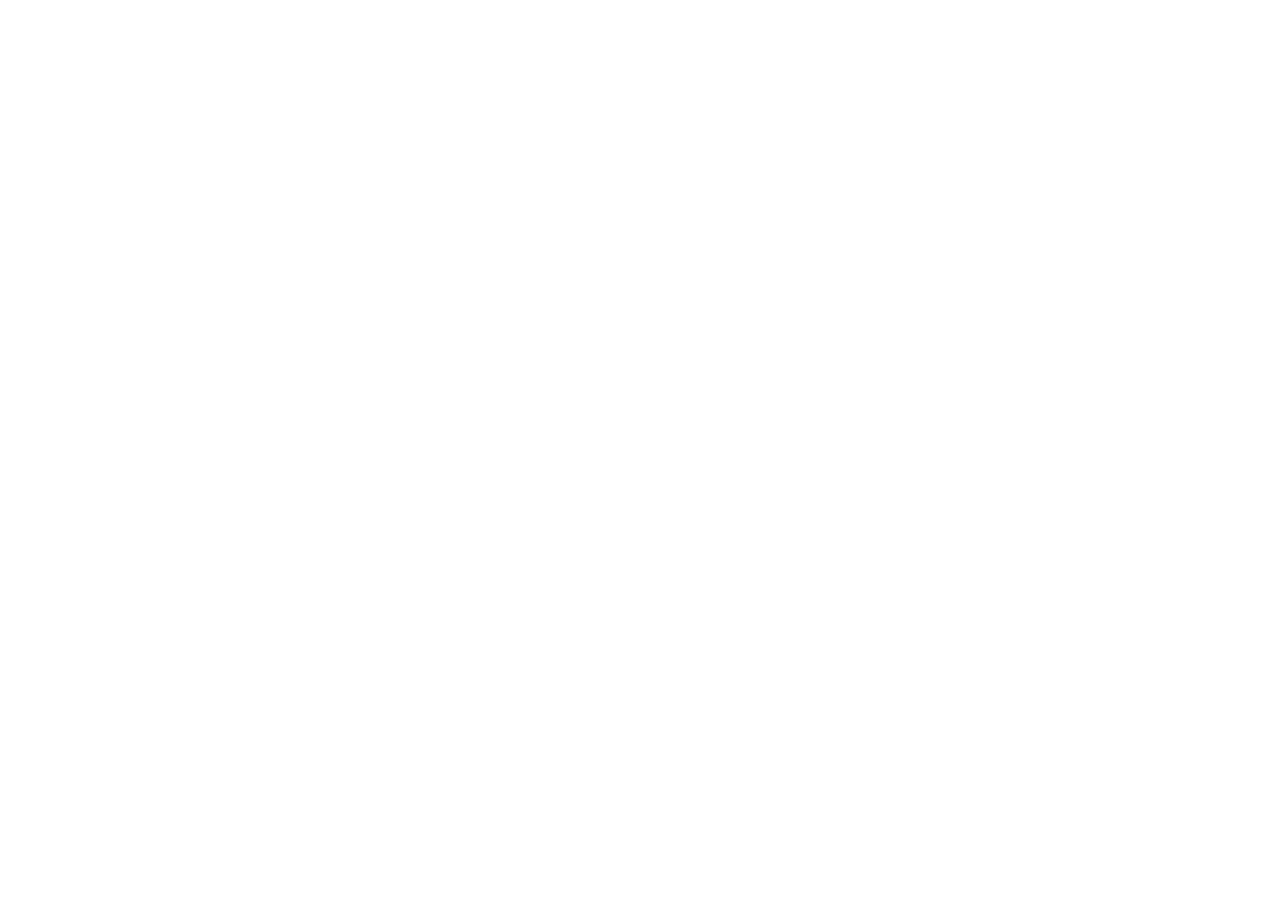
==== index.html @ 421b1e11 "Deploying to gh-pages from @ dmitrykuzan/GULP@40405706f20aab673bc843210b90649cdf1b04d6 🚀" ====
<!DOCTYPE html><html lang="ru"><head><title>Gulp starter V3</title><meta name="description" lang="ru" content="Описание сайта"><!-- Разные метатеги --><meta charset="UTF-8"><meta name="viewport" content="width=device-width,initial-scale=1"><!-- Предзагрузка шрифтов --><!-- <link rel="preload" href="fonts/MullerRegular.woff2" as="font" type="font/woff2" crossorigin> --><!-- Фавиконка --><!-- SEO и отображение ссылки в соц. сетях --><!-- <meta property="og:locale" content="ru_RU">
<meta property="og:type" content="website">
<meta property="og:title" content="">
<meta property="og:site_name" content="">
<meta property="og:url" content="">
<meta property="og:description" content="">
<meta property="og:image" content="">
<meta property="og:image:type" content="image/jpeg">
<meta property="og:image:width" content="1200">
<meta property="og:image:height" content="630">
<meta name="twitter:image:src" content=""> --><!-- Подключение стилей --><link rel="stylesheet" href="css/style.css"><!-- Предзагрузка Гугл карт --><!-- <link rel="preconnect" href="https://www.google.com/maps/embed?pb=!1m18!1m12!1m3!1d2625.4018799759515!2d37.59706970147697!3d48.850546522813026!2m3!1f0!2f0!3f0!3m2!1i1024!2i768!4f13.1!3m3!1m2!1s0x40df9b278acf10c7%3A0x6df4ea59608755a2!2z0YPQuy4g0JHQsNC90LrQvtCy0YHQutCw0Y8sIDk1LCDQodC70LDQstGP0L3RgdC6LCDQlNC-0L3QtdGG0LrQsNGPINC-0LHQu9Cw0YHRgtGMLCA4NDEyMg!5e0!3m2!1sru!2sua!4v1603604697125!5m2!1sru!2sua" crossorigin=""> --><!-- Подключений скриптов --><script defer="defer" src="js/script.js"></script></head><body><div class="wrapper" data-overlay="false"><header class="header"><div class="container"><div class="header__wrapper"><div class="logo"><a href="#" aria-label="Перейти на главную страницу"><img src="" width="" height="" loading="lazy" alt=""> </a><!-- <a href="#" aria-label="Go to main page">
      <img src="" width="" height="" loading="lazy" alt="" />
  </a> --></div><nav class="menu" data-menu><ul class="menu__list"><li class="menu__item"><a href="#" class="menu__link" data-menu-item></a></li></ul></nav><button class="burger" data-burger aria-label="Открыть меню" aria-expanded="false"><span></span></button><!-- <button class="burger" data-burger aria-label="Open navigation menu" aria-expanded="false">
        <span></span>
      </button> --></div></div></header><main><section class="hero"><div class="container"><div class="hero__wrapper"></div></div></section></main><footer class="footer"><div class="container"><div class="footer__wrapper"></div></div></footer></div></body></html>
---- css/style.css ----
html{font-family:var(--font-family);font-weight:var(--font-weight);font-size:62.5%;line-height:1.15;-webkit-text-size-adjust:100%;scroll-behavior:smooth}body,html{height:100%}*,::after,::before{margin:0;padding:0;box-sizing:border-box}pre{font-family:monospace;font-size:1em}a{text-decoration:none}img{height:auto;max-width:100%;object-fit:cover}button{border:none;text-align:left;background-color:transparent;cursor:pointer}ol,ul{list-style:none}input{-webkit-appearance:none;appearance:none;border:none;border-radius:0;background-color:#fff}input::-webkit-search-cancel-button,input::-webkit-search-decoration,input::-webkit-search-results-button,input::-webkit-search-results-decoration{display:none}.js-focus-visible :focus:not(.focus-visible){outline:0}.focus-visible{outline:auto 1px}.ios .lock{position:relative}button,input,optgroup,select,textarea{margin:0;font-family:inherit;font-size:100%;line-height:1.15}button,select{text-transform:none}[type=button],[type=reset],[type=submit],button{-webkit-appearance:button}[type=button]::-moz-focus-inner,[type=reset]::-moz-focus-inner,[type=submit]::-moz-focus-inner,button::-moz-focus-inner{border-style:none;padding:0}[type=button]:-moz-focusring,[type=reset]:-moz-focusring,[type=submit]:-moz-focusring,button:-moz-focusring{outline:ButtonText dotted 1px}:root{--font-family:"",sans-serif;--font-weight:400;--content-width:117rem;--container-offset:1.5rem;--container-width:calc(var(--content-width) + (var(--container-offset) * 2));--transition:0.3s;--clr-default-100:#fff;--clr-default-400:#181818;--clr-default-900:#000}body{-moz-text-size-adjust:100%;-webkit-text-size-adjust:100%;font-size:1.6rem;color:var(--clr-default-400)}body.lock{overflow:hidden;width:100%;height:100vh;touch-action:none;overscroll-behavior:none}.wrapper{display:flex;flex-direction:column;overflow:hidden;width:100%;min-width:32rem;min-height:100%}.wrapper::before{content:"";position:absolute;left:0;right:0;top:0;bottom:0;z-index:5;background-color:rgba(0,0,0,.5);opacity:0;visibility:hidden;transition:opacity var(--transition),visibility var(--transition)}.wrapper[data-overlay=true]::before{opacity:1;visibility:visible;transition:opacity var(--transition),visibility var(--transition)}main{flex-grow:1}.container{margin-right:auto;margin-left:auto;padding-right:var(--container-offset);padding-left:var(--container-offset);width:100%;max-width:var(--container-width)}.visually-hidden{position:absolute;overflow:hidden;margin:-1px;border:0;padding:0;width:1px;height:1px;clip:rect(0 0 0 0)}.stack{display:flex}.stack.column{flex-direction:column}.stack.column-reverse{flex-direction:column-reverse}.stack.row{flex-direction:row}.stack.row-reverse{flex-direction:row-reverse}.stack.justify-flex-start{justify-content:flex-start}.stack.justify-center{justify-content:center}.stack.justify-flex-end{justify-content:flex-end}.stack.justify-space-between{justify-content:space-between}.stack.justify-space-around{justify-content:space-around}.stack.center{align-items:center;justify-content:center}.stack.align-start{align-items:flex-start}.stack.align-center{align-items:center}.stack.align-end{align-items:flex-end}.stack.circle-center{align-items:center;justify-content:center;border-radius:50%}.stack.wrap{flex-wrap:wrap}.stack.no-wrap{flex-wrap:nowrap}.stack.wrap-reverse{flex-wrap:wrap-reverse}.typography.h1{font-size:clamp(2rem,1.2rem + 2.5vw,4.2rem)}.typography.h2{font-size:clamp(2.4rem,1.3818181818rem + 3.1818181818vw,5.2rem)}.typography.h3{font-size:2.2rem}.typography.h4{font-size:1.9rem}.typography.h5{font-size:1.7rem}.typography.h6{font-size:1.6rem}.typography.p{font-size:clamp(1.6rem,1.5272727273rem + .2272727273vw,1.8rem)}.typography.caption{font-size:1.2rem}.typography.w-400{font-weight:400}.typography.w-500{font-weight:500}.typography.w-600{font-weight:600}.typography.success{color:var(--clr-status-success)}.typography.error{color:var(--clr-primary-600)}.typography.grey{color:var(--clr-default-600)}.typography.dark{color:var(--clr-default-800)}.typography.white{color:var(--clr-default-100)}.typography.uppercase{text-transform:uppercase}.typography.center{text-align:center}.typography.lh-150{line-height:150%}.typography .link{color:var(--clr-secondary-900);transition:color var(--transition)}.typography .link.focus-visible{outline:0;color:var(--clr-secondary-400)}.menu__list{display:flex;align-items:center}.menu__item:not(:last-child){margin-right:1.5rem}.burger{display:none}.header__wrapper{display:flex;align-items:center}.footer__wrapper{display:flex}.hero__wrapper{font-size:clamp(1.4rem,1.1818181818rem + .6818181818vw,2rem)}@media (max-width:62em){.menu__list{flex-direction:column;margin:auto;padding-block:4rem}.menu__item:not(:last-child){margin-right:0;margin-bottom:3rem}.menu{position:fixed;right:-100%;top:0;z-index:10;display:flex;overflow:auto;width:100%;height:100%;max-width:32rem;background-color:var(--clr-default-900);transition:right var(--transition)}.menu--active{right:0;transition:right var(--transition)}.burger{position:relative;z-index:15;display:block;width:2.5rem;height:2rem;background-color:transparent}.burger span,.burger::after,.burger::before{content:"";position:absolute;left:0;width:100%;height:.4rem;background-color:#000}.burger::before{top:0;transition:transform var(--transition),top var(--transition)}.burger::after{bottom:0;transition:transform var(--transition),bottom var(--transition)}.burger span{top:.8rem;transition:transform var(--transition)}.burger--active::before{top:.8rem;transform:rotate(45deg);transition:transform var(--transition),top var(--transition)}.burger--active::after{bottom:.8rem;transform:rotate(-45deg);transition:transform var(--transition),bottom var(--transition)}.burger--active span{transform:scale(0);transition:transform var(--transition)}}@media (hover){.typography .link:hover{color:var(--clr-secondary-400)}}
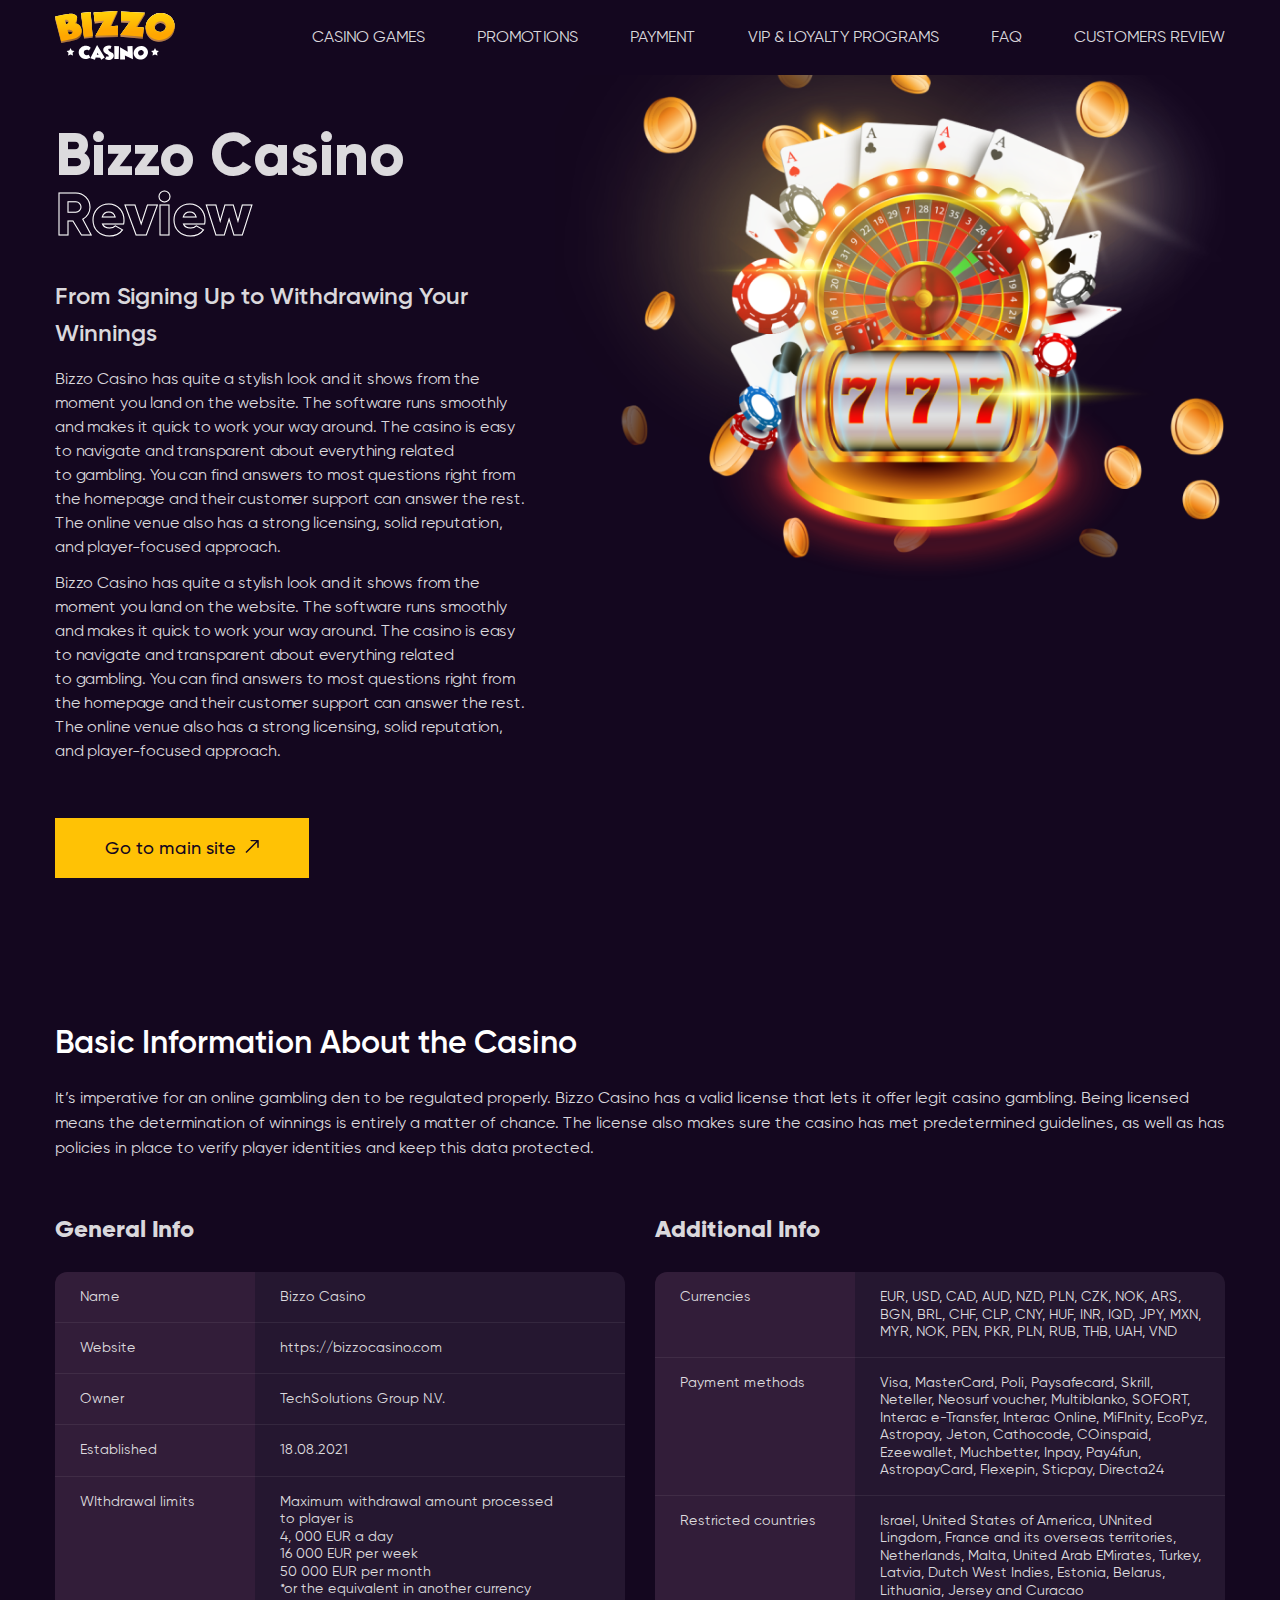
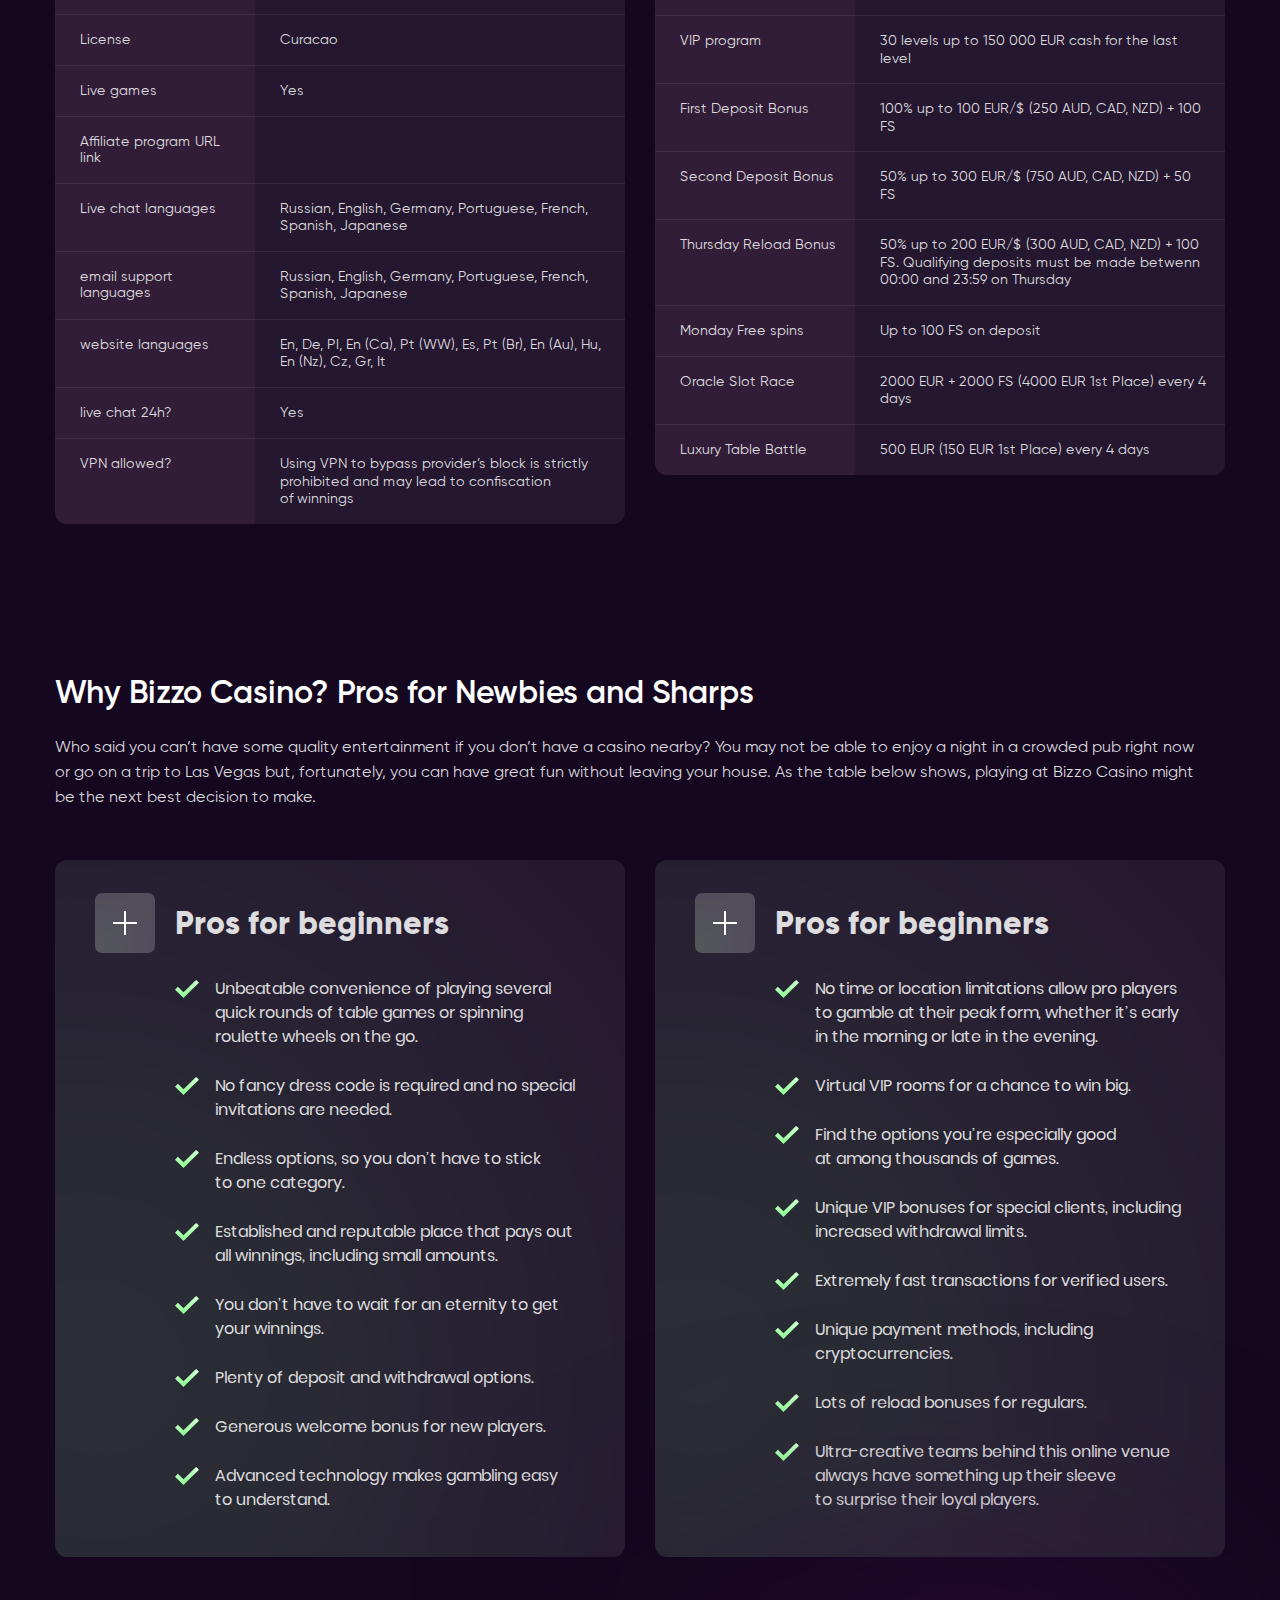
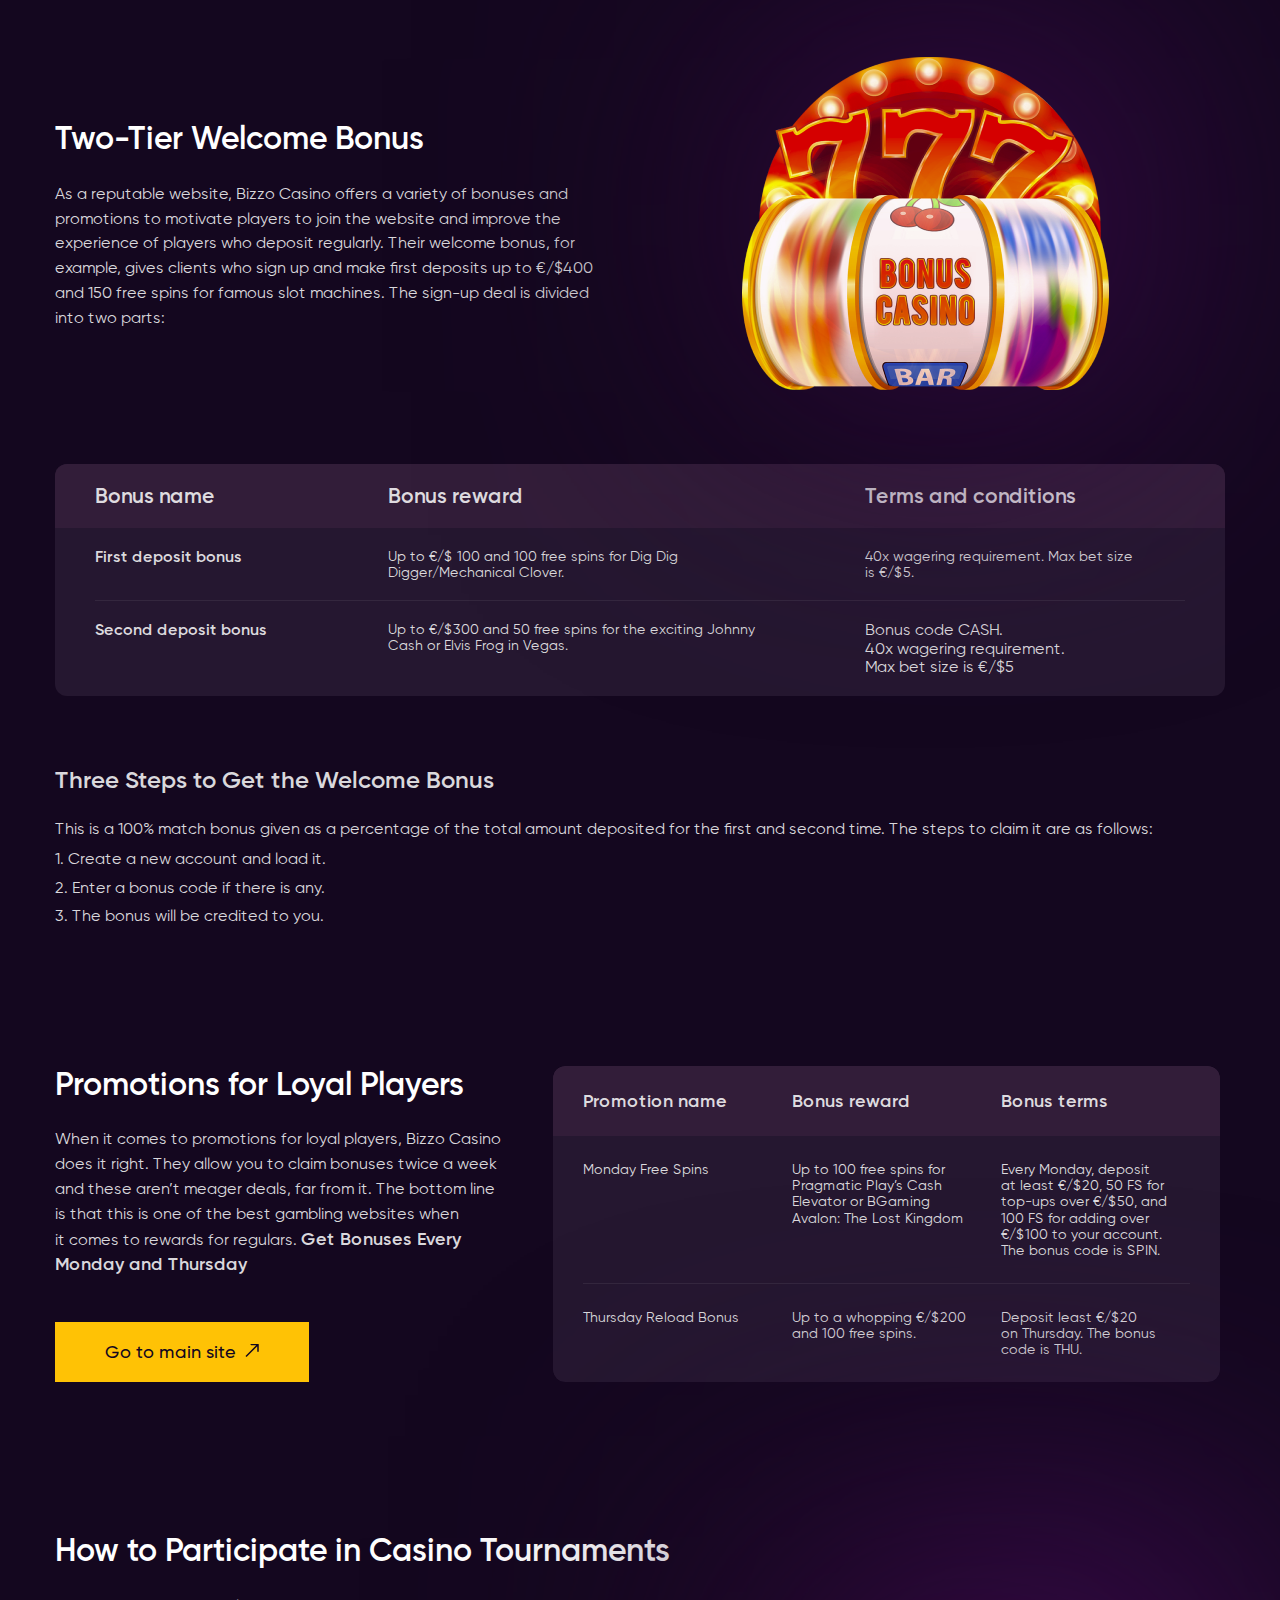
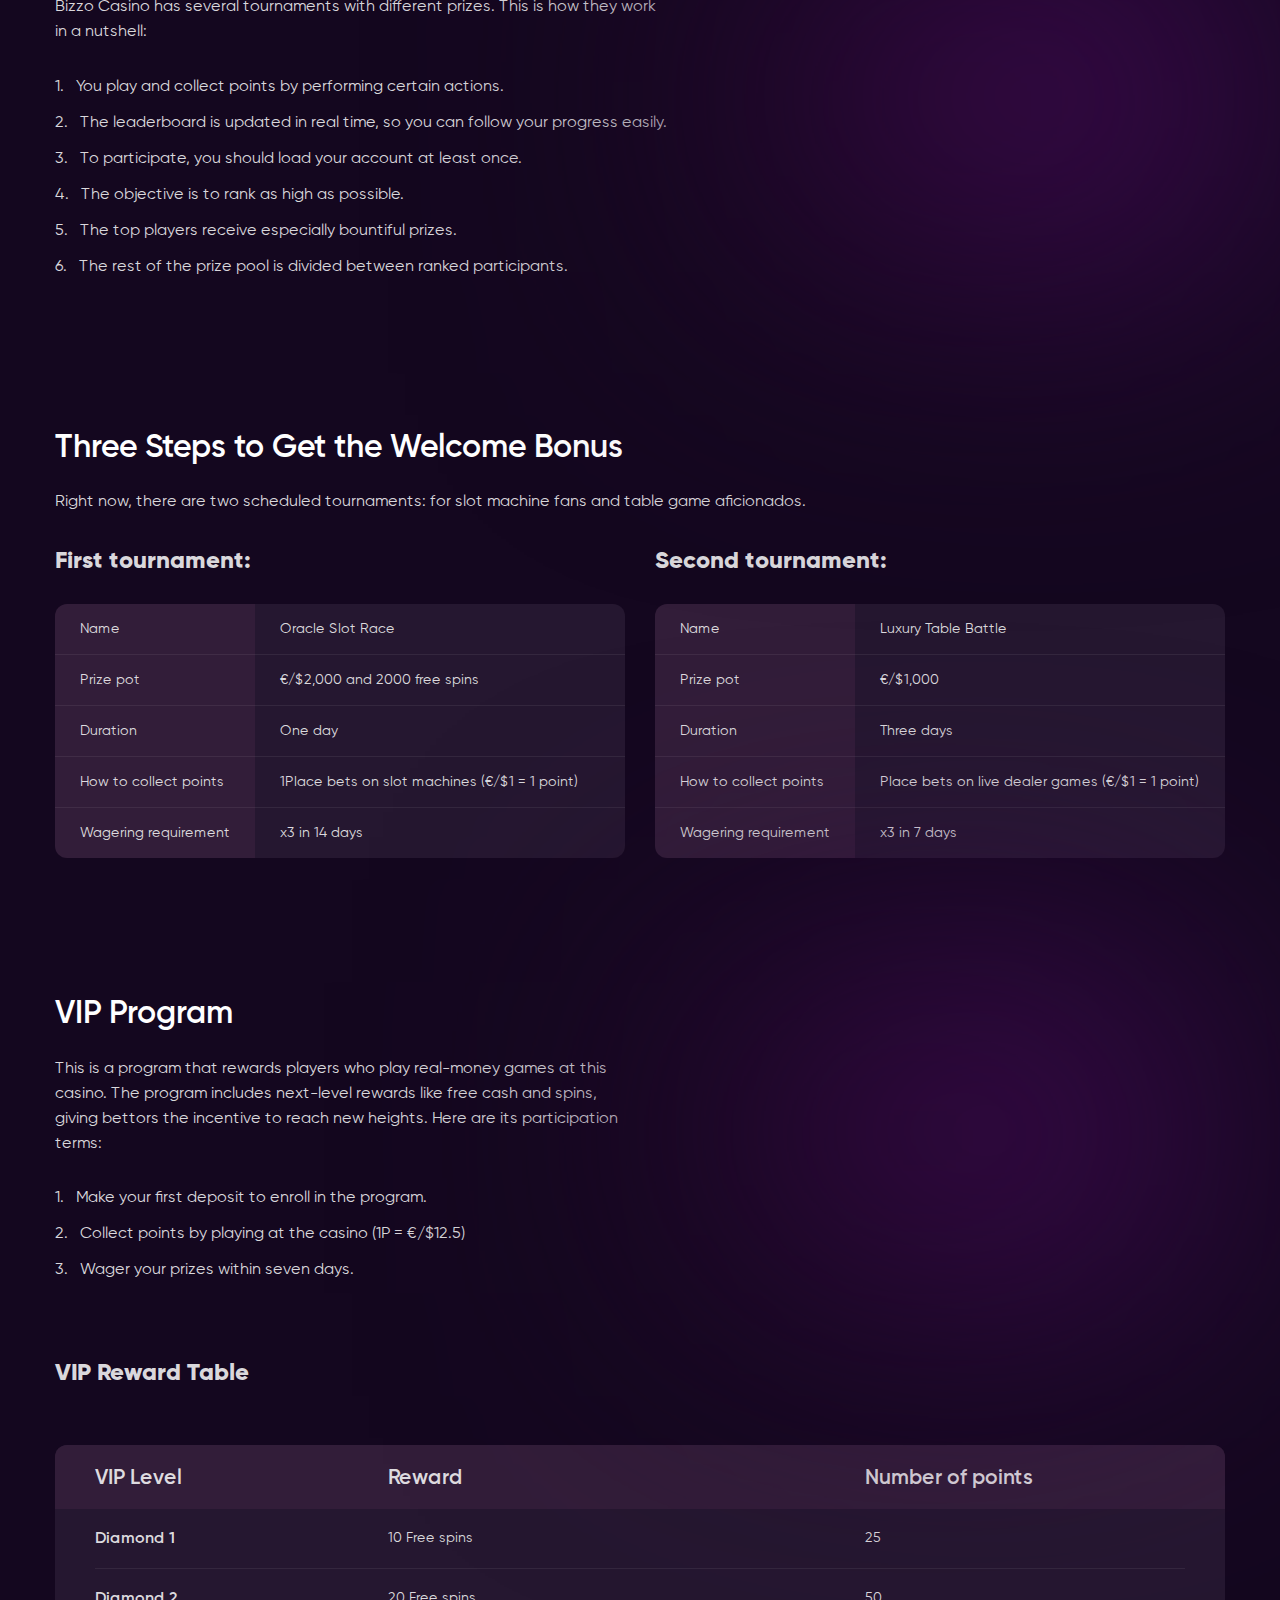
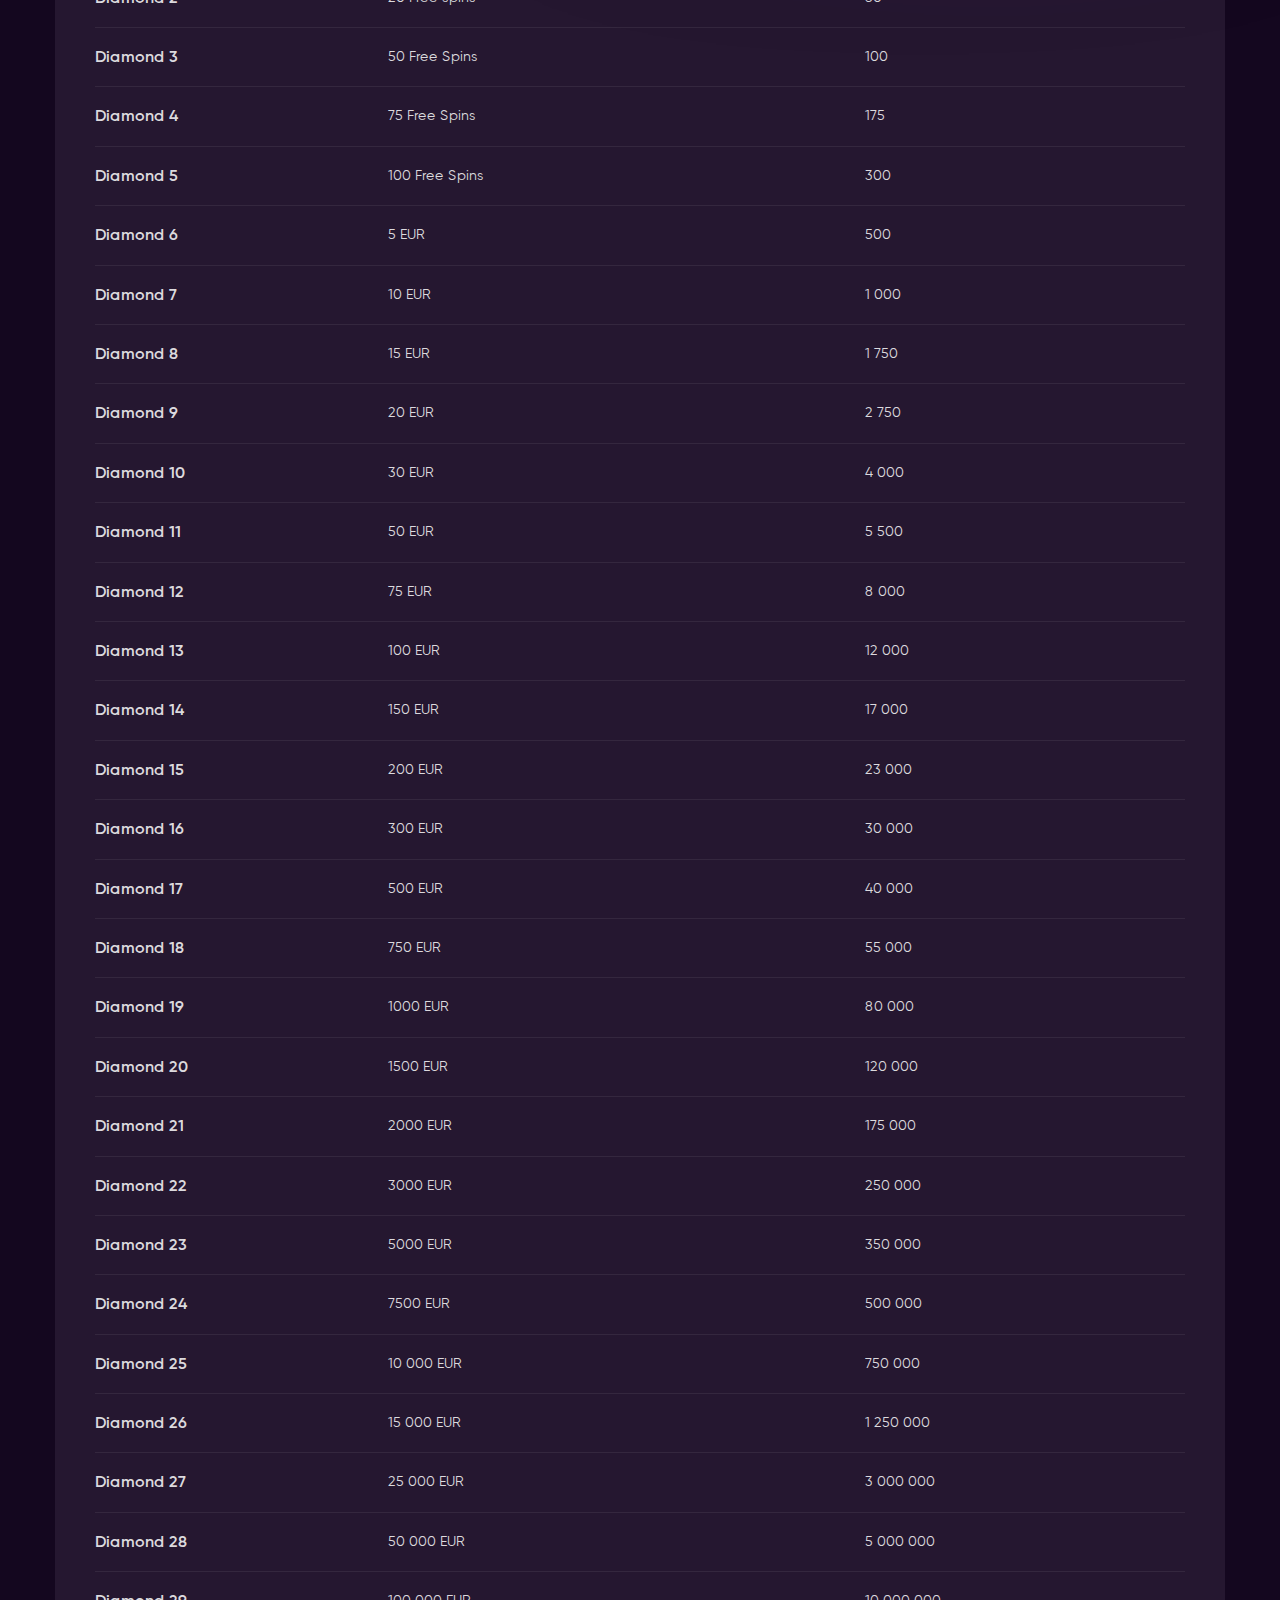
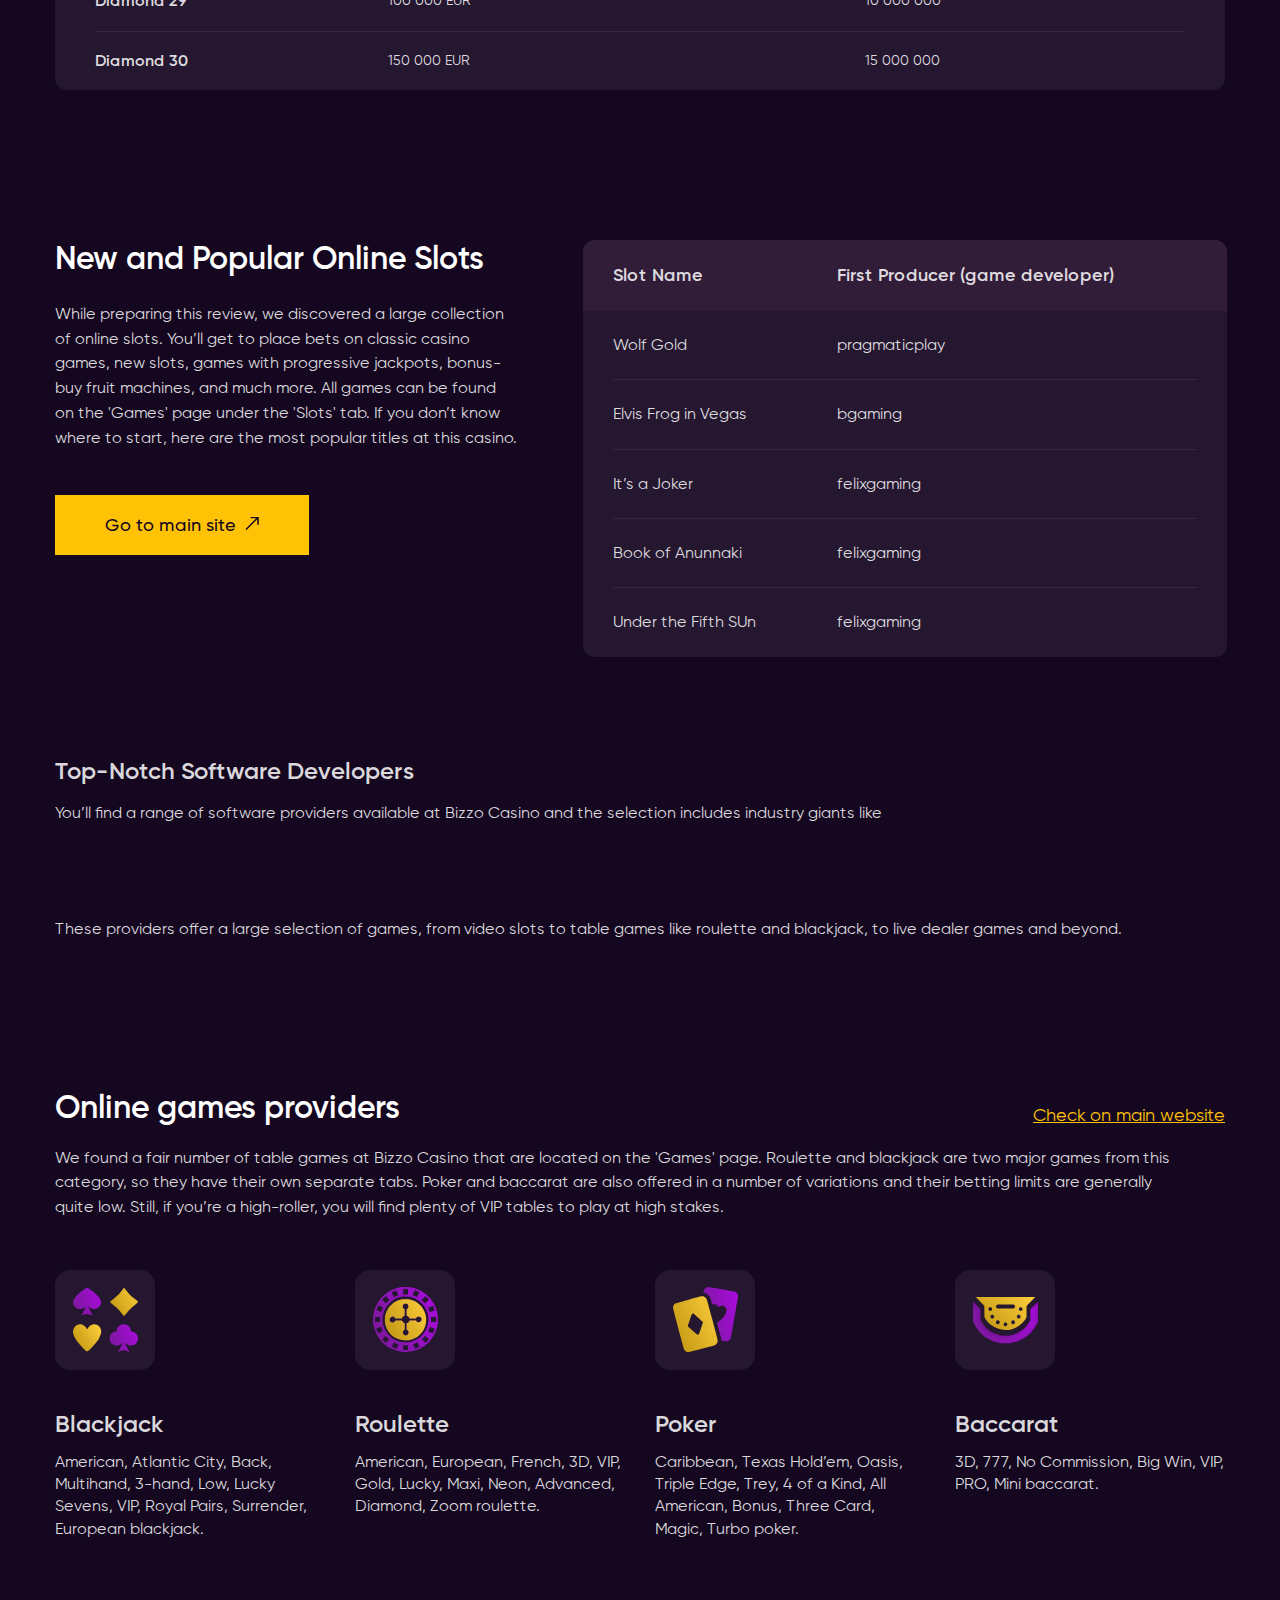
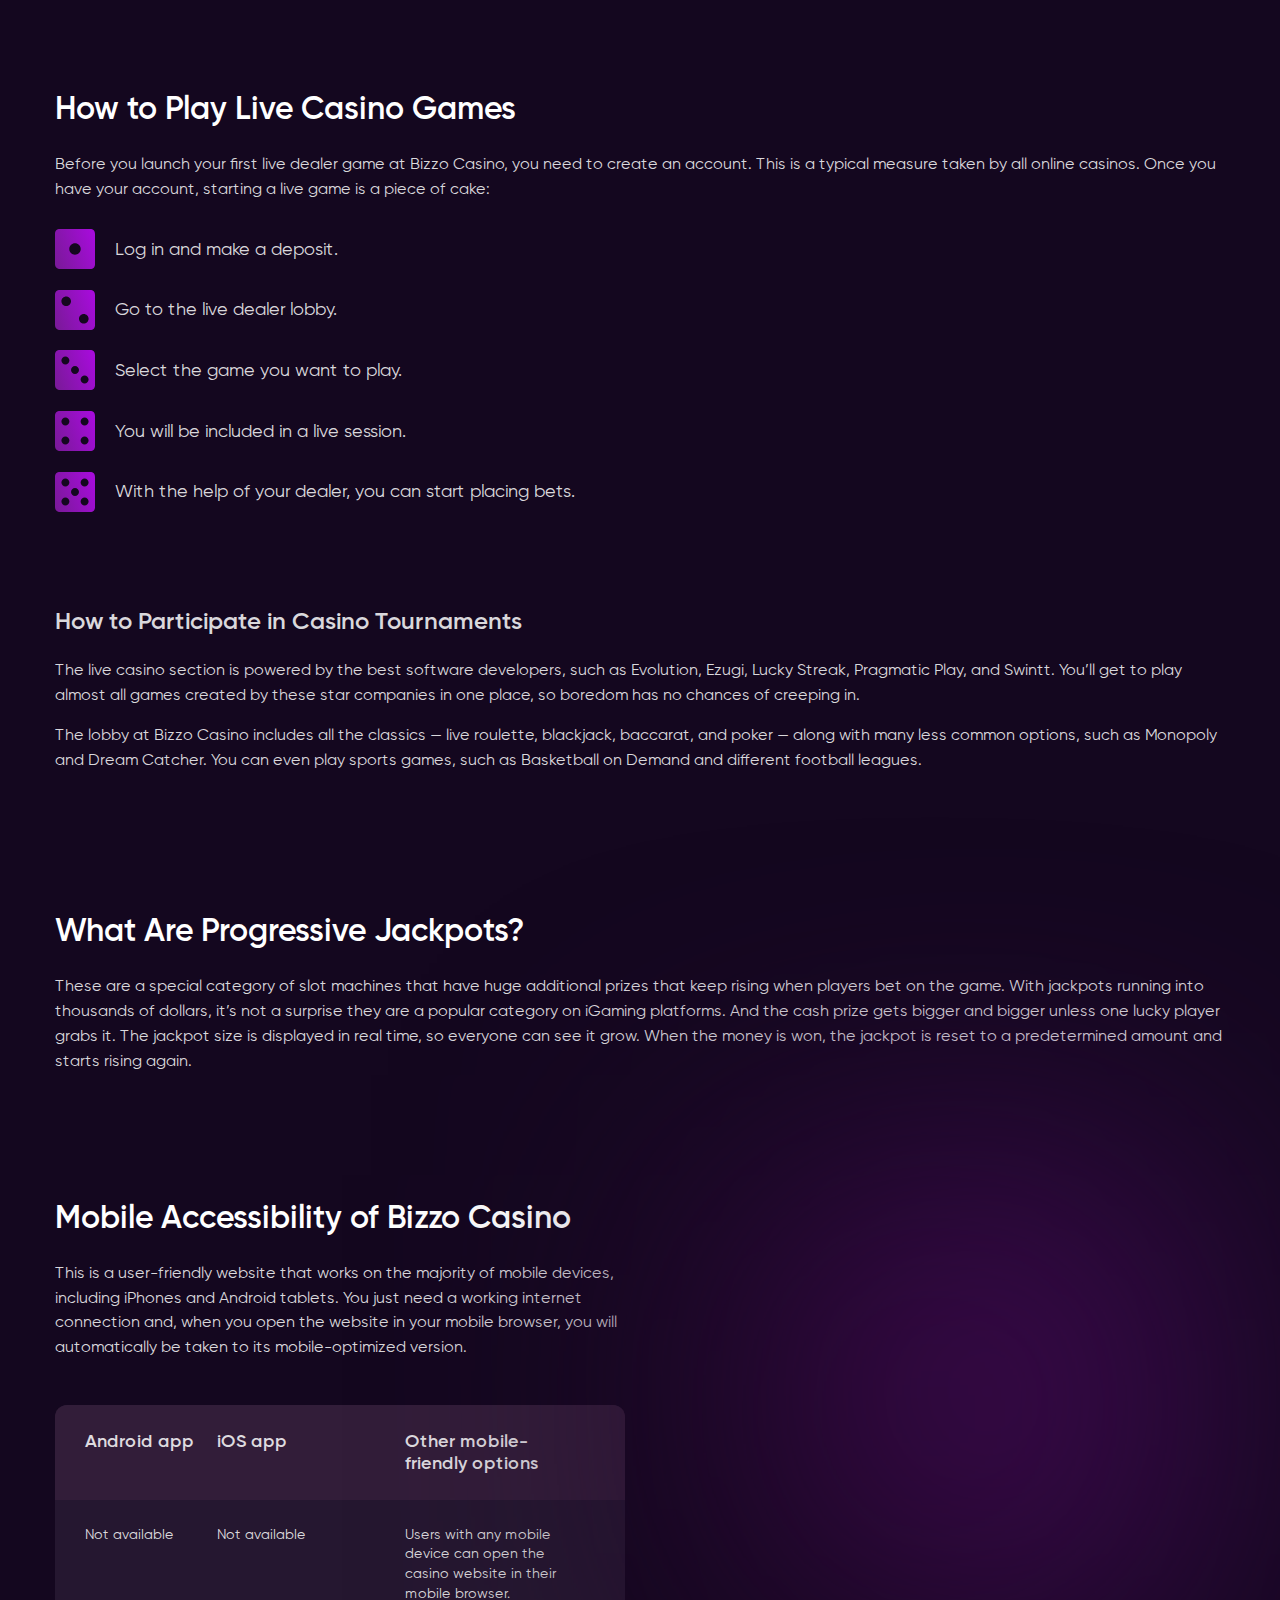
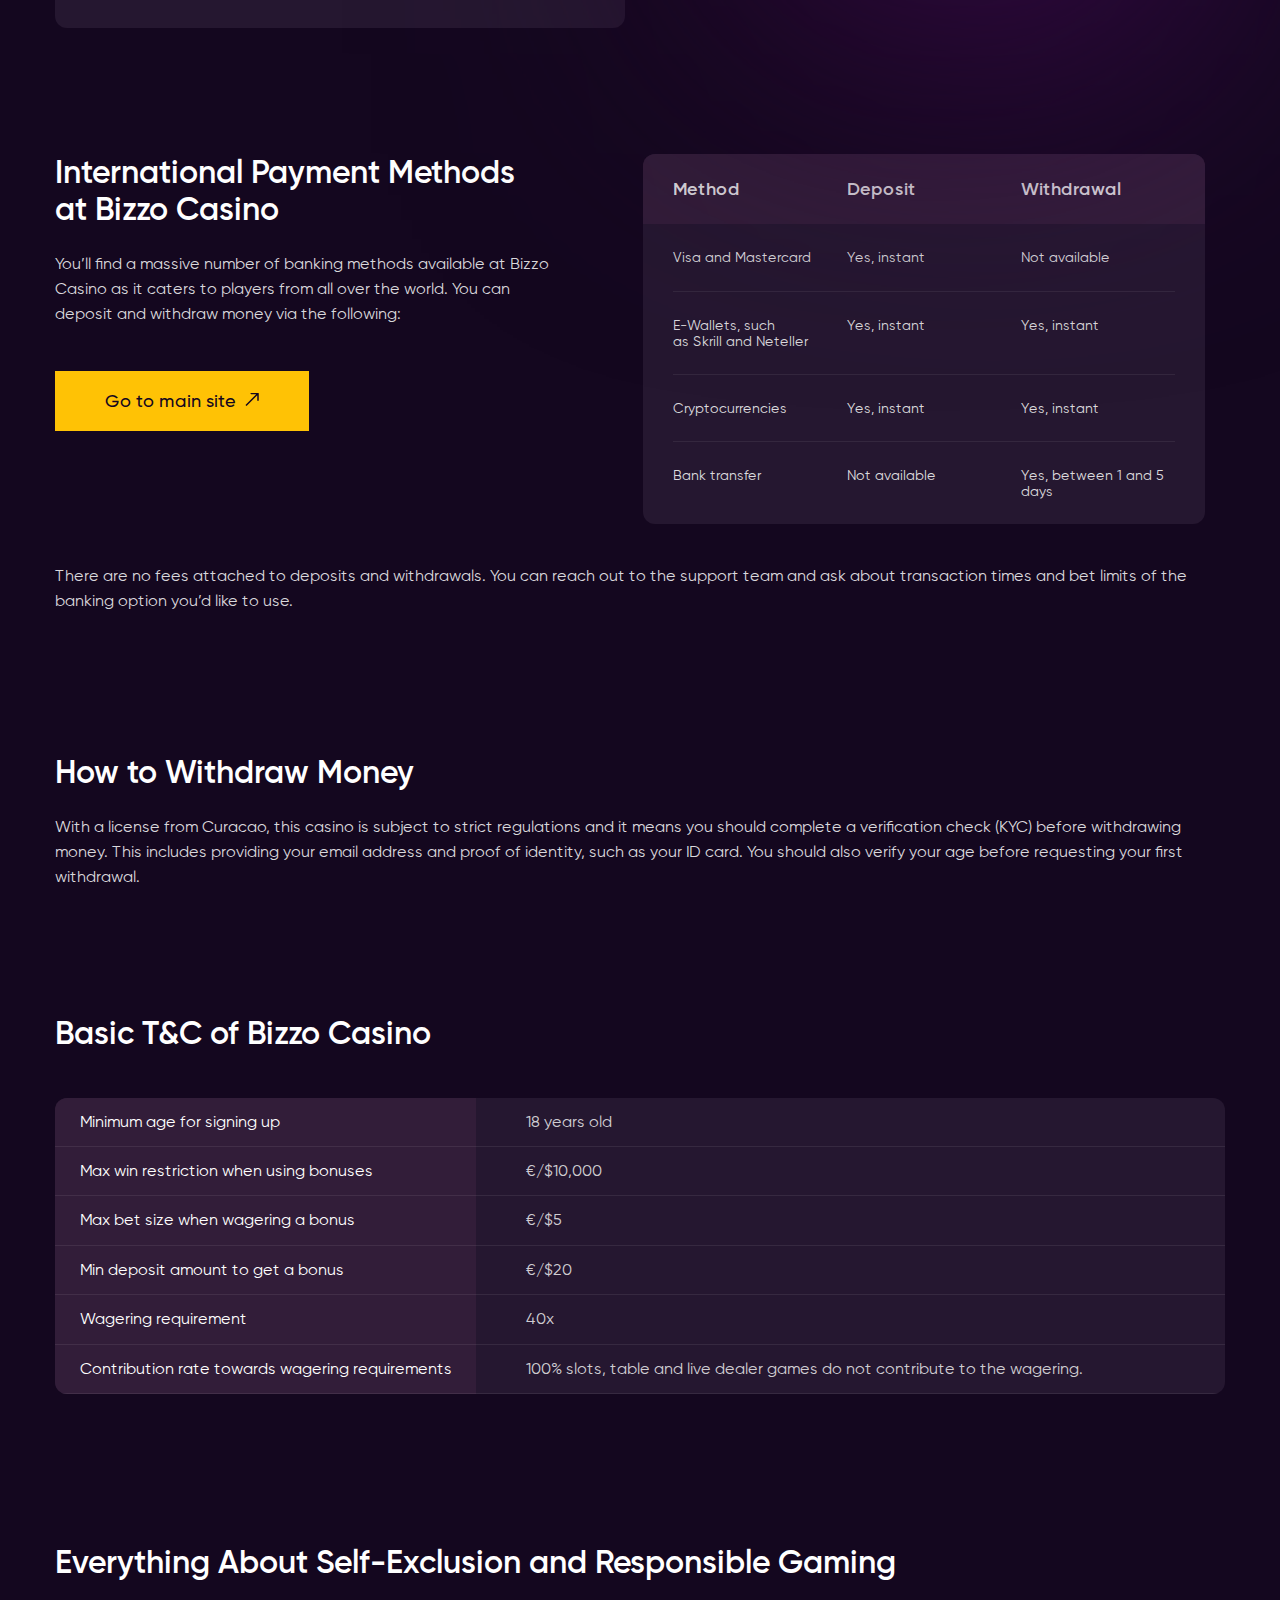
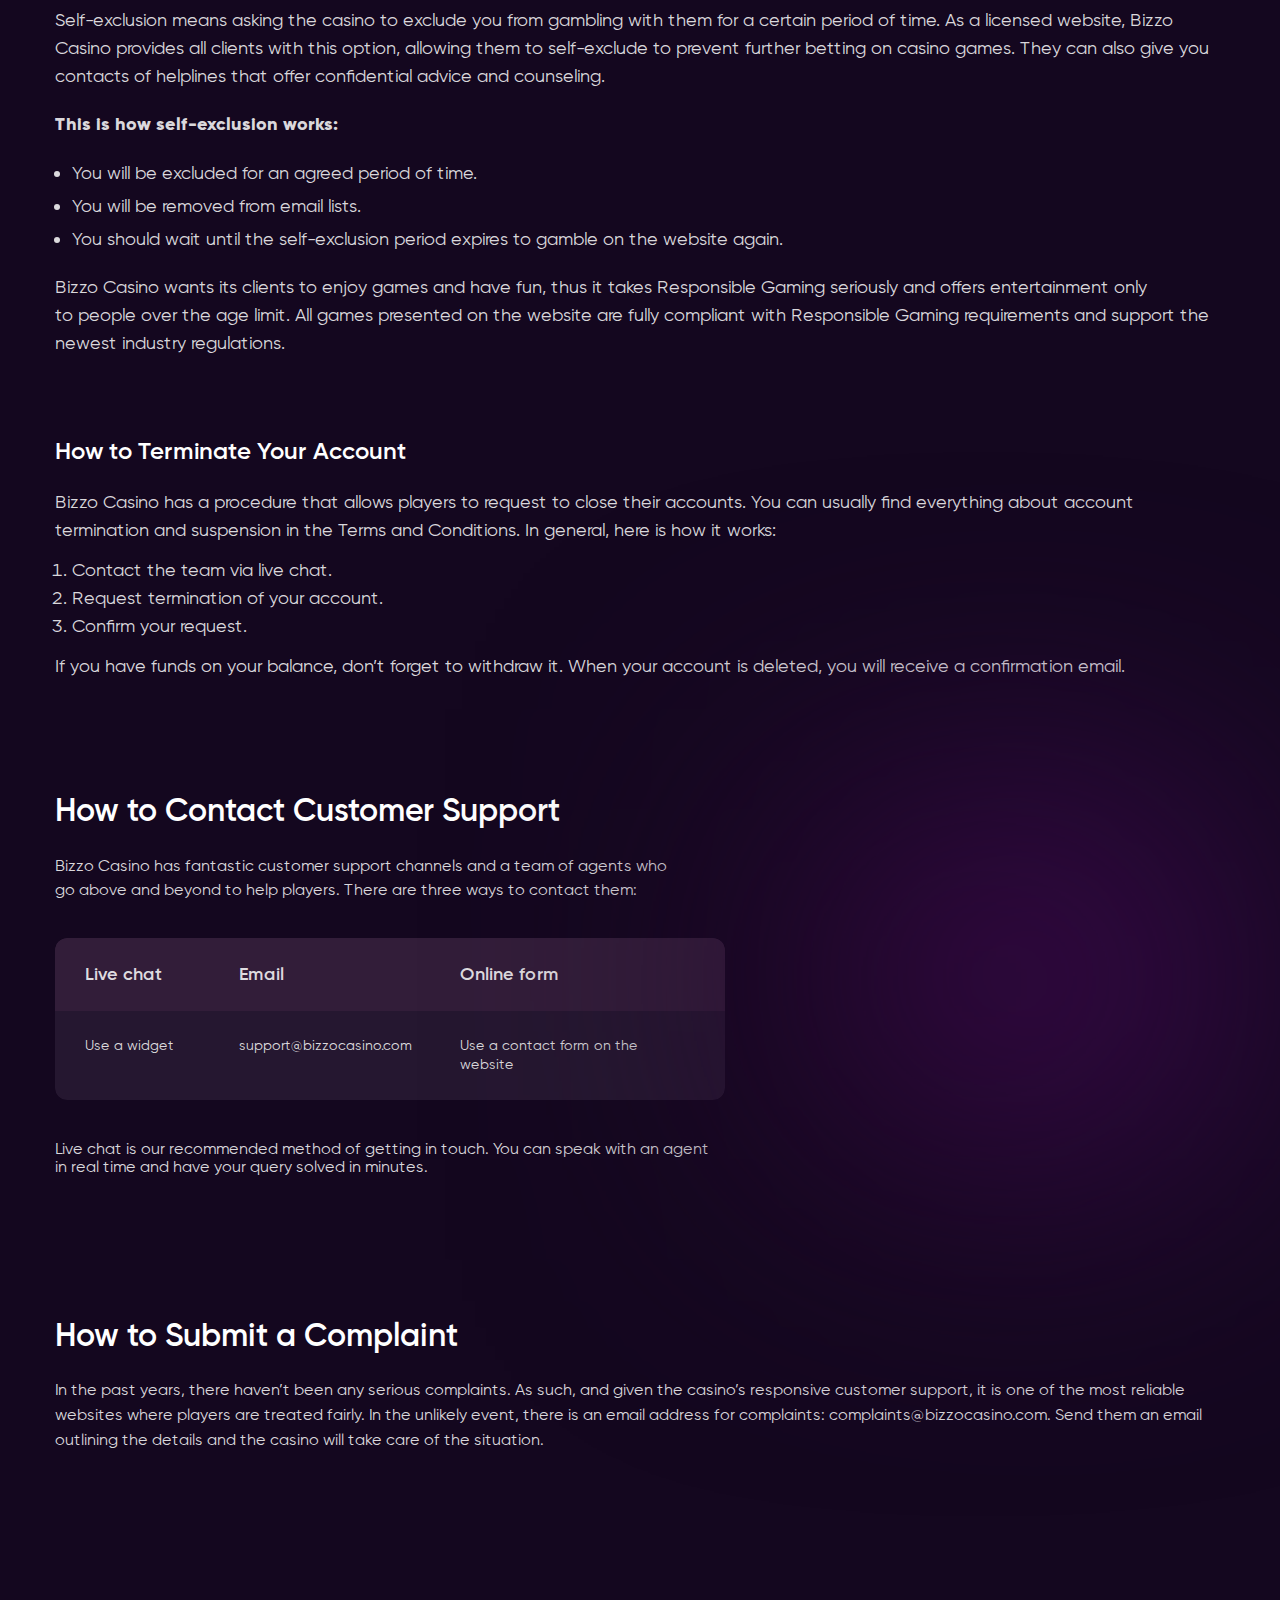
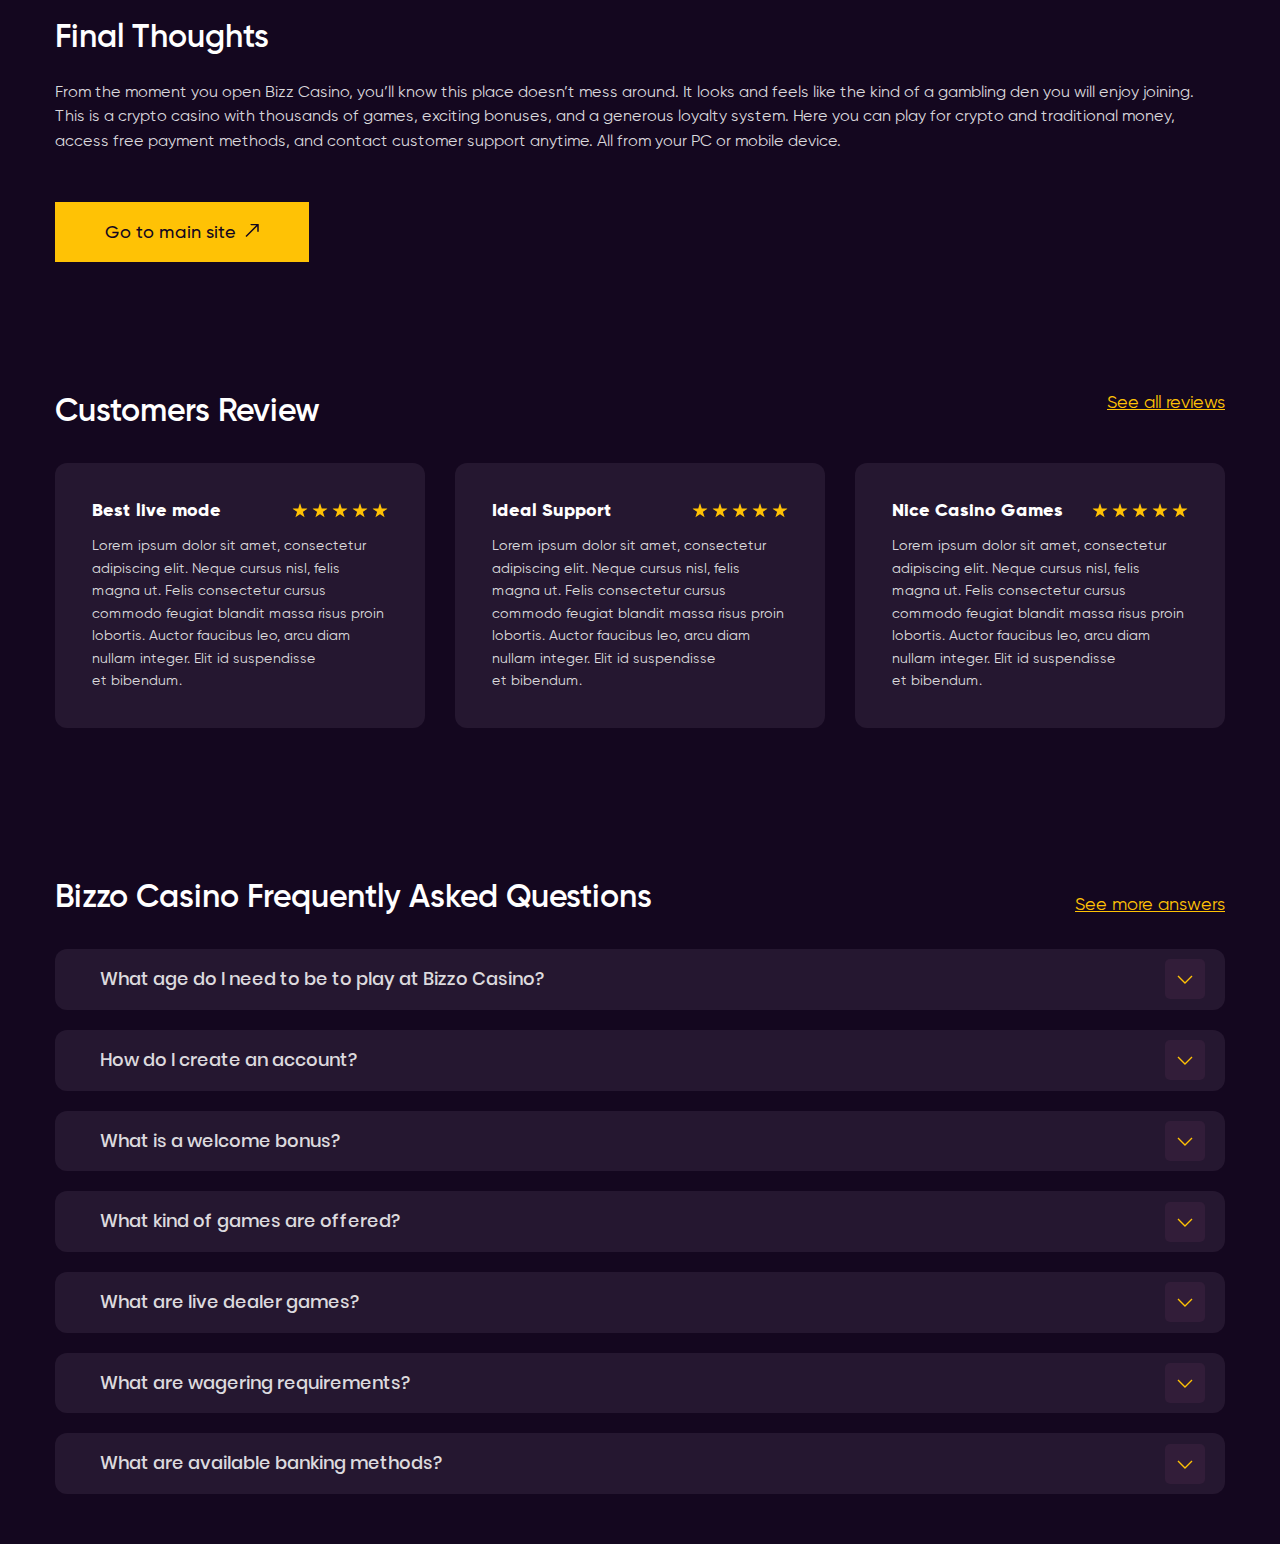
==== commit 3a13db32: "Deploying to gh-pages from @ dmitrykuzan/GULP@c4ea6d83fd64b2138420762d67304a2481e5c81c 🚀" ====
--- a/index.html
+++ b/index.html
@@ -1,15 +1 @@
-<!DOCTYPE html><html lang="ru"><head><title>Gulp starter V3</title><meta name="description" lang="ru" content="Описание сайта"><!-- Разные метатеги --><meta charset="UTF-8"><meta name="viewport" content="width=device-width,initial-scale=1"><!-- Предзагрузка шрифтов --><!-- <link rel="preload" href="fonts/MullerRegular.woff2" as="font" type="font/woff2" crossorigin> --><!-- Фавиконка --><!-- SEO и отображение ссылки в соц. сетях --><!-- <meta property="og:locale" content="ru_RU">
-<meta property="og:type" content="website">
-<meta property="og:title" content="">
-<meta property="og:site_name" content="">
-<meta property="og:url" content="">
-<meta property="og:description" content="">
-<meta property="og:image" content="">
-<meta property="og:image:type" content="image/jpeg">
-<meta property="og:image:width" content="1200">
-<meta property="og:image:height" content="630">
-<meta name="twitter:image:src" content=""> --><!-- Подключение стилей --><link rel="stylesheet" href="css/style.css"><!-- Предзагрузка Гугл карт --><!-- <link rel="preconnect" href="https://www.google.com/maps/embed?pb=!1m18!1m12!1m3!1d2625.4018799759515!2d37.59706970147697!3d48.850546522813026!2m3!1f0!2f0!3f0!3m2!1i1024!2i768!4f13.1!3m3!1m2!1s0x40df9b278acf10c7%3A0x6df4ea59608755a2!2z0YPQuy4g0JHQsNC90LrQvtCy0YHQutCw0Y8sIDk1LCDQodC70LDQstGP0L3RgdC6LCDQlNC-0L3QtdGG0LrQsNGPINC-0LHQu9Cw0YHRgtGMLCA4NDEyMg!5e0!3m2!1sru!2sua!4v1603604697125!5m2!1sru!2sua" crossorigin=""> --><!-- Подключений скриптов --><script defer="defer" src="js/script.js"></script></head><body><div class="wrapper" data-overlay="false"><header class="header"><div class="container"><div class="header__wrapper"><div class="logo"><a href="#" aria-label="Перейти на главную страницу"><img src="" width="" height="" loading="lazy" alt=""> </a><!-- <a href="#" aria-label="Go to main page">
-      <img src="" width="" height="" loading="lazy" alt="" />
-  </a> --></div><nav class="menu" data-menu><ul class="menu__list"><li class="menu__item"><a href="#" class="menu__link" data-menu-item></a></li></ul></nav><button class="burger" data-burger aria-label="Открыть меню" aria-expanded="false"><span></span></button><!-- <button class="burger" data-burger aria-label="Open navigation menu" aria-expanded="false">
-        <span></span>
-      </button> --></div></div></header><main><section class="hero"><div class="container"><div class="hero__wrapper"></div></div></section></main><footer class="footer"><div class="container"><div class="footer__wrapper"></div></div></footer></div></body></html>+<!DOCTYPE html><html lang="en"><head><title>Bizzo Casino</title><meta name="description" lang="en" content="description site"><meta charset="UTF-8"><meta name="viewport" content="width=device-width,initial-scale=1"><link rel="preload" href="fonts/Gilroy-Bold.woff2" as="font" type="font/woff2" crossorigin><link rel="preload" href="fonts/Gilroy-ExtraBold.woff2" as="font" type="font/woff2" crossorigin><link rel="preload" href="fonts/Gilroy-Medium.woff2" as="font" type="font/woff2" crossorigin><link rel="preload" href="fonts/Gilroy-Regular.woff2" as="font" type="font/woff2" crossorigin><link rel="preload" href="fonts/Gilroy-SemiBold.woff2" as="font" type="font/woff2" crossorigin><link rel="preload" href="fonts/Poppins-Medium.woff2" as="font" type="font/woff2" crossorigin><link rel="preload" href="fonts/Poppins-Regular.woff2" as="font" type="font/woff2" crossorigin><link rel="preload" href="fonts/Poppins-SemiBold.woff2" as="font" type="font/woff2" crossorigin><link rel="apple-touch-icon" sizes="180x180" href="/apple-touch-icon.png"><link rel="icon" type="image/png" sizes="32x32" href="/favicon-32x32.png"><link rel="icon" type="image/png" sizes="16x16" href="/favicon-16x16.png"><link rel="manifest" href="/site.webmanifest"><link rel="mask-icon" href="/safari-pinned-tab.svg" color="#ffffff"><meta name="msapplication-TileColor" content="#ffffff"><meta name="theme-color" content="#ffffff"><link rel="stylesheet" href="css/style.css"><script defer="defer" src="js/script.js"></script></head><body><div class="wrapper" data-overlay="false"><header class="header"><div class="container"><div class="header__wrapper"><div class="logo"><a href="/" aria-label="Go to main page"><img src="img/LogoBizzo.svg" width="120" height="50" loading="lazy" alt="Logotype Bizzo Casino"></a></div><nav class="menu" data-menu><ul class="menu__list list-reset"><li class="menu__item"><a href="games.html" class="menu__link" data-menu-item>Casino games</a></li><li class="menu__item"><a href="promotions.html" class="menu__link" data-menu-item>Promotions</a></li><li class="menu__item"><a href="payment.html" class="menu__link" data-menu-item>Payment</a></li><li class="menu__item"><a href="vip.html" class="menu__link" data-menu-item>Vip & Loyalty programs</a></li><li class="menu__item"><a href="faq.html" class="menu__link" data-menu-item>Faq</a></li><li class="menu__item"><a href="reviews.html" class="menu__link" data-menu-item>Customers Review</a></li></ul></nav><button class="burger btn-reset" data-burger aria-label="Open navigation menu" aria-expanded="false"><span></span></button></div></div></header><main><section class="hero"><div class="container"><div class="hero__wrapper"><div class="hero__text"><h1 class="hero__title">Bizzo Casino <span>Review</span></h1><h2 class="hero__subtitle subtitle">From Signing Up to Withdrawing Your Winnings</h2><div class="hero__text-wrap"><p>Bizzo Casino has quite a stylish look and it shows from the moment you land on the website. The software runs smoothly and makes it quick to work your way around. The casino is easy to navigate and transparent about everything related to gambling. You can find answers to most questions right from the homepage and their customer support can answer the rest. The online venue also has a strong licensing, solid reputation, and player-focused approach.</p><p>Bizzo Casino has quite a stylish look and it shows from the moment you land on the website. The software runs smoothly and makes it quick to work your way around. The casino is easy to navigate and transparent about everything related to gambling. You can find answers to most questions right from the homepage and their customer support can answer the rest. The online venue also has a strong licensing, solid reputation, and player-focused approach.</p></div><a href="https://media.playamopartners.com/redirect.aspx?pid=158488&bid=2058&lpid=906" target="_blank" class="hero__btn main__btn">Go to main site</a></div><div class="hero__img"><a href="https://media.playamopartners.com/redirect.aspx?pid=158488&bid=2058&lpid=906" target="_blank"><img src="img/hero/hero@1x.png" srcset="img/hero/hero@2x.png 2x" width="735" height="555" loading="lazy" alt="Bizzo Casino Review"></a></div></div></div></section><section class="info"><div class="container"><div class="info__wrapper"><h2 class="info__title title">Basic Information About the Casino</h2><p class="info__description subtitle">It’s imperative for an online gambling den to be regulated properly. Bizzo Casino has a valid license that lets it offer legit casino gambling. Being licensed means the determination of winnings is entirely a matter of chance. The license also makes sure the casino has met predetermined guidelines, as well as has policies in place to verify player identities and keep this data protected.</p><ul class="info__cards"><li class="info__card"><h3 class="info__card-title">General Info</h3><ul class="info__item-wrap"><li class="info__card-item"><p class="info__card-name">Name</p><p class="info__card-value">Bizzo Casino</p></li><li class="info__card-item"><p class="info__card-name">Website</p><p class="info__card-value">https://bizzocasino.com</p></li><li class="info__card-item"><p class="info__card-name">Owner</p><p class="info__card-value">TechSolutions Group N.V.</p></li><li class="info__card-item"><p class="info__card-name">Established</p><p class="info__card-value">18.08.2021</p></li><li class="info__card-item"><p class="info__card-name">WIthdrawal limits</p><p class="info__card-value">Maximum withdrawal amount processed to player is<br>4, 000 EUR a day<br>16 000 EUR per week<br>50 000 EUR per month<br>*or the equivalent in another currency</p></li><li class="info__card-item"><p class="info__card-name">License</p><p class="info__card-value">Curacao</p></li><li class="info__card-item"><p class="info__card-name">Live games</p><p class="info__card-value">Yes</p></li><li class="info__card-item"><p class="info__card-name">Affiliate program URL link</p><p class="info__card-value"></p></li><li class="info__card-item"><p class="info__card-name">Live chat languages</p><p class="info__card-value">Russian, English, Germany, Portuguese, French, Spanish, Japanese</p></li><li class="info__card-item"><p class="info__card-name">email support languages</p><p class="info__card-value">Russian, English, Germany, Portuguese, French, Spanish, Japanese</p></li><li class="info__card-item"><p class="info__card-name">website languages</p><p class="info__card-value">En, De, Pl, En (Ca), Pt (WW), Es, Pt (Br), En (Au), Hu, En (Nz), Cz, Gr, It</p></li><li class="info__card-item"><p class="info__card-name">live chat 24h?</p><p class="info__card-value">Yes</p></li><li class="info__card-item"><p class="info__card-name">VPN allowed?</p><p class="info__card-value">Using VPN to bypass provider’s block is strictly prohibited and may lead to confiscation of winnings</p></li></ul></li><li class="info__card"><h3 class="info__card-title">Additional Info</h3><ul class="info__item-wrap"><li class="info__card-item"><p class="info__card-name">Currencies</p><p class="info__card-value">EUR, USD, CAD, AUD, NZD, PLN, CZK, NOK, ARS, BGN, BRL, CHF, CLP, CNY, HUF, INR, IQD, JPY, MXN, MYR, NOK, PEN, PKR, PLN, RUB, THB, UAH, VND</p></li><li class="info__card-item"><p class="info__card-name">Payment methods</p><p class="info__card-value">Visa, MasterCard, Poli, Paysafecard, Skrill, Neteller, Neosurf voucher, Multiblanko, SOFORT, Interac e-Transfer, Interac Online, MiFInity, EcoPyz, Astropay, Jeton, Cathocode, COinspaid, Ezeewallet, Muchbetter, Inpay, Pay4fun, AstropayCard, Flexepin, Sticpay, Directa24</p></li><li class="info__card-item"><p class="info__card-name">Restricted countries</p><p class="info__card-value">Israel, United States of America, UNnited Lingdom, France and its overseas territories, Netherlands, Malta, United Arab EMirates, Turkey, Latvia, Dutch West Indies, Estonia, Belarus, Lithuania, Jersey and Curacao</p></li><li class="info__card-item"><p class="info__card-name">VIP program</p><p class="info__card-value">30 levels up to 150 000 EUR cash for the last level</p></li><li class="info__card-item"><p class="info__card-name">First Deposit Bonus</p><p class="info__card-value">100% up to 100 EUR/$ (250 AUD, CAD, NZD) + 100 FS</p></li><li class="info__card-item"><p class="info__card-name">Second Deposit Bonus</p><p class="info__card-value">50% up to 300 EUR/$ (750 AUD, CAD, NZD) + 50 FS</p></li><li class="info__card-item"><p class="info__card-name">Thursday Reload Bonus</p><p class="info__card-value">50% up to 200 EUR/$ (300 AUD, CAD, NZD) + 100 FS. Qualifying deposits must be made betwenn 00:00 and 23:59 on Thursday</p></li><li class="info__card-item"><p class="info__card-name">Monday Free spins</p><p class="info__card-value">Up to 100 FS on deposit</p></li><li class="info__card-item"><p class="info__card-name">Oracle Slot Race</p><p class="info__card-value">2000 EUR + 2000 FS (4000 EUR 1st Place) every 4 days</p></li><li class="info__card-item"><p class="info__card-name">Luxury Table Battle</p><p class="info__card-value">500 EUR (150 EUR 1st Place) every 4 days</p></li></ul></li></ul></div></div></section><section class="benefits"><div class="container"><h2 class="benefits__title title">Why Bizzo Casino? Pros for Newbies and Sharps</h2><p class="benefits__subtitle subtitle">Who said you can’t have some quality entertainment if you don’t have a casino nearby? You may not be able to enjoy a night in a crowded pub right now or go on a trip to Las Vegas but, fortunately, you can have great fun without leaving your house. As the table below shows, playing at Bizzo Casino might be the next best decision to make.</p><ul class="benefits__cards"><li class="benefits__card"><h3 class="benefits__card-title">Pros for beginners</h3><ul class="benefits__list"><li class="benefits__item">Unbeatable convenience of playing several quick rounds of table games or spinning roulette wheels on the go.</li><li class="benefits__item">No fancy dress code is required and no special invitations are needed.</li><li class="benefits__item">Endless options, so you don’t have to stick to one category.</li><li class="benefits__item">Established and reputable place that pays out all winnings, including small amounts.</li><li class="benefits__item">You don’t have to wait for an eternity to get your winnings.</li><li class="benefits__item">Plenty of deposit and withdrawal options.<p></p></li><li class="benefits__item">Generous welcome bonus for new players.</li><li class="benefits__item">Advanced technology makes gambling easy to understand.</li></ul></li><li class="benefits__card"><h3 class="benefits__card-title">Pros for beginners</h3><ul class="benefits__list"><li class="benefits__item">No time or location limitations allow pro players to gamble at their peak form, whether it’s early in the morning or late in the evening.</li><li class="benefits__item">Virtual VIP rooms for a chance to win big.</li><li class="benefits__item">Find the options you’re especially good at among thousands of games.</li><li class="benefits__item">Unique VIP bonuses for special clients, including increased withdrawal limits.</li><li class="benefits__item">Extremely fast transactions for verified users.</li><li class="benefits__item">Unique payment methods, including cryptocurrencies.</li><li class="benefits__item">Lots of reload bonuses for regulars.</li><li class="benefits__item">Ultra-creative teams behind this online venue always have something up their sleeve to surprise their loyal players.</li></ul></li></ul></div></section><section class="bonus"><div class="container"><div class="bonus__top"><div class="bonus__top-text"><h2 class="bonus__title title">Two-Tier Welcome Bonus</h2><p class="bonus__subtitle subtitle">As a reputable website, Bizzo Casino offers a variety of bonuses and promotions to motivate players to join the website and improve the experience of players who deposit regularly. Their welcome bonus, for example, gives clients who sign up and make first deposits up to €/$400 and 150 free spins for famous slot machines. The sign-up deal is divided into two parts:</p></div><div class="bonus__img"><a href="https://media.playamopartners.com/redirect.aspx?pid=158488&bid=2058&lpid=906" target="_blank"><img src="img/bonus/bonus@1x.png" srcset="img/bonus/bonus@2x.png 2x" width="367" height="333" loading="lazy" alt="Two-Tier Welcome Bonus"></a></div></div><div class="bonus__table"><div class="bonus__info bonus__name"><p>Bonus name</p><p>Bonus reward</p><p>Terms and conditions</p></div><div class="bonus__info bonus__item"><p class="bonus__info-title">First deposit bonus</p><p class="bonus__info-text">Up to €/$ 100 and 100 free spins for Dig Dig Digger/Mechanical Clover.</p><p class="bonus__info-text">40x wagering requirement. Max bet size is €/$5.</p></div><div class="bonus__info bonus__item"><p class="bonus__info-title">Second deposit bonus</p><p class="bonus__info-text">Up to €/$300 and 50 free spins for the exciting Johnny Cash or Elvis Frog in Vegas.</p><p>Bonus code CASH.<br>40x wagering requirement.<br>Max bet size is €/$5</p></div></div><div class="bonus__steps"><h3 class="bonus__steps-title">Three Steps to Get the Welcome Bonus</h3><p class="bonus__steps-subtitle">This is a 100% match bonus given as a percentage of the total amount deposited for the first and second time. The steps to claim it are as follows:</p><ul class="bonus__list"><li>1. Create a new account and load it.</li><li>2. Enter a bonus code if there is any.</li><li>3. The bonus will be credited to you.</li></ul></div></div></section><section class="promotion"><div class="container"><div class="promotion__wrapper"><div class="promotion__text"><h2 class="promotion__title title">Promotions for Loyal Players</h2><p class="promotion__subtitle subtitle">When it comes to promotions for loyal players, Bizzo Casino does it right. They allow you to claim bonuses twice a week and these aren’t meager deals, far from it. The bottom line is that this is one of the best gambling websites when it comes to rewards for regulars. <span>Get Bonuses Every Monday and Thursday</span></p><a href="https://media.playamopartners.com/redirect.aspx?pid=158488&bid=2058&lpid=906" target="_blank" class="promotion__btn main__btn">Go to main site</a></div><div class="promotion__scroll-wrap"><div class="promotion__table promotion__table--scroll"><div class="promotion__item promotion__name"><p>Promotion name</p><p>Bonus reward</p><p>Bonus terms</p></div><div class="promotion__item promotion__default"><p>Monday Free Spins</p><p>Up to 100 free spins for Pragmatic Play’s Cash Elevator or BGaming Avalon: The Lost Kingdom</p><p>Every Monday, deposit at least €/$20, 50 FS for top-ups over €/$50, and 100 FS for adding over €/$100 to your account. The bonus code is SPIN.</p></div><div class="promotion__item promotion__default"><p>Thursday Reload Bonus</p><p>Up to a whopping €/$200 and 100 free spins.</p><p>Deposit least €/$20 on Thursday. The bonus code is THU.</p></div></div></div></div></div></section><section class="tournay"><div class="container"><div class="tournay__wrapper"><div class="tournay__text-wrap"><h2 class="tournay__title title">How to Participate in Casino Tournaments</h2><p class="tournay__subtitle subtitle">Bizzo Casino has several tournaments with different prizes. This is how they work in a nutshell:</p><ul class="tournay__list"><li>1.   You play and collect points by performing certain actions.</li><li>2.   The leaderboard is updated in real time, so you can follow your progress easily.</li><li>3.   To participate, you should load your account at least once.</li><li>4.   The objective is to rank as high as possible.</li><li>5.   The top players receive especially bountiful prizes.</li><li>6.   The rest of the prize pool is divided between ranked participants.</li></ul></div><div class="tournay__img"><a href="https://media.playamopartners.com/redirect.aspx?pid=158488&bid=2058&lpid=906" target="_blank"><img src="img/tournay/tournay@1x.png" srcset="img/tournay/tournay@2x.png 2x" width="521" height="344" loading="lazy" alt="How to Participate in Casino Tournaments"></a></div></div></div></section><section class="three"><div class="container"><h2 class="three__title title">Three Steps to Get the Welcome Bonus</h2><p class="three__subtitle subtitle">Right now, there are two scheduled tournaments: for slot machine fans and table game aficionados.</p><div class="three__wrapper"><div class="info__cards"><div class="info__card"><h3 class="info__card-title">First tournament:</h3><div class="info__item-wrap"><div class="info__card-item"><p class="info__card-name">Name</p><p class="info__card-value">Oracle Slot Race</p></div><div class="info__card-item"><p class="info__card-name">Prize pot</p><p class="info__card-value">€/$2,000 and 2000 free spins</p></div><div class="info__card-item"><p class="info__card-name">Duration</p><p class="info__card-value">One day</p></div><div class="info__card-item"><p class="info__card-name">How to collect points</p><p class="info__card-value">1Place bets on slot machines (€/$1 = 1 point)</p></div><div class="info__card-item"><p class="info__card-name">Wagering requirement</p><p class="info__card-value">x3 in 14 days</p></div></div></div><div class="info__card"><h3 class="info__card-title">Second tournament:</h3><div class="info__item-wrap"><div class="info__card-item"><p class="info__card-name">Name</p><p class="info__card-value">Luxury Table Battle</p></div><div class="info__card-item"><p class="info__card-name">Prize pot</p><p class="info__card-value">€/$1,000</p></div><div class="info__card-item"><p class="info__card-name">Duration</p><p class="info__card-value">Three days</p></div><div class="info__card-item"><p class="info__card-name">How to collect points</p><p class="info__card-value">Place bets on live dealer games (€/$1 = 1 point)</p></div><div class="info__card-item"><p class="info__card-name">Wagering requirement</p><p class="info__card-value">x3 in 7 days</p></div></div></div></div></div></div></section><section class="vip"><div class="container"><div class="tournay__wrapper"><div class="vip__text-wrap"><h2 class="tournay__title title">VIP Program</h2><p class="tournay__subtitle subtitle">This is a program that rewards players who play real-money games at this casino. The program includes next-level rewards like free cash and spins, giving bettors the incentive to reach new heights. Here are its participation terms:</p><ul class="tournay__list"><li>1.   Make your first deposit to enroll in the program.</li><li>2.   Collect points by playing at the casino (1P = €/$12.5)</li><li>3.   Wager your prizes within seven days.</li></ul></div><div class="tournay__img"><a href="https://media.playamopartners.com/redirect.aspx?pid=158488&bid=2058&lpid=906" target="_blank"><img src="img/vip/vip@1x.png" srcset="img/vip/vip@2x.png 2x" loading="lazy" width="485" height="315" alt="VIP Program"></a></div></div><div class="vip__table"><h3 class="vip__table-title">VIP Reward Table</h3><div class="bonus__table vip__table"><div class="bonus__info bonus__name"><p>VIP Level</p><p>Reward</p><p>Number of points</p></div><div class="bonus__info bonus__item"><p class="bonus__info-title">Diamond 1</p><p class="bonus__info-text">10 Free spins</p><p class="bonus__info-text">25</p></div><div class="bonus__info bonus__item"><p class="bonus__info-title">Diamond 2</p><p class="bonus__info-text">20 Free spins</p><p class="bonus__info-text">50</p></div><div class="bonus__info bonus__item"><p class="bonus__info-title">Diamond 3</p><p class="bonus__info-text">50 Free Spins</p><p class="bonus__info-text">100</p></div><div class="bonus__info bonus__item"><p class="bonus__info-title">Diamond 4</p><p class="bonus__info-text">75 Free Spins</p><p class="bonus__info-text">175</p></div><div class="bonus__info bonus__item"><p class="bonus__info-title">Diamond 5</p><p class="bonus__info-text">100 Free Spins</p><p class="bonus__info-text">300</p></div><div class="bonus__info bonus__item"><p class="bonus__info-title">Diamond 6</p><p class="bonus__info-text">5 EUR</p><p class="bonus__info-text">500</p></div><div class="bonus__info bonus__item"><p class="bonus__info-title">Diamond 7</p><p class="bonus__info-text">10 EUR</p><p class="bonus__info-text">1 000</p></div><div class="bonus__info bonus__item"><p class="bonus__info-title">Diamond 8</p><p class="bonus__info-text">15 EUR</p><p class="bonus__info-text">1 750</p></div><div class="bonus__info bonus__item"><p class="bonus__info-title">Diamond 9</p><p class="bonus__info-text">20 EUR</p><p class="bonus__info-text">2 750</p></div><div class="bonus__info bonus__item"><p class="bonus__info-title">Diamond 10</p><p class="bonus__info-text">30 EUR</p><p class="bonus__info-text">4 000</p></div><div class="bonus__info bonus__item"><p class="bonus__info-title">Diamond 11</p><p class="bonus__info-text">50 EUR</p><p class="bonus__info-text">5 500</p></div><div class="bonus__info bonus__item"><p class="bonus__info-title">Diamond 12</p><p class="bonus__info-text">75 EUR</p><p class="bonus__info-text">8 000</p></div><div class="bonus__info bonus__item"><p class="bonus__info-title">Diamond 13</p><p class="bonus__info-text">100 EUR</p><p class="bonus__info-text">12 000</p></div><div class="bonus__info bonus__item"><p class="bonus__info-title">Diamond 14</p><p class="bonus__info-text">150 EUR</p><p class="bonus__info-text">17 000</p></div><div class="bonus__info bonus__item"><p class="bonus__info-title">Diamond 15</p><p class="bonus__info-text">200 EUR</p><p class="bonus__info-text">23 000</p></div><div class="bonus__info bonus__item"><p class="bonus__info-title">Diamond 16</p><p class="bonus__info-text">300 EUR</p><p class="bonus__info-text">30 000</p></div><div class="bonus__info bonus__item"><p class="bonus__info-title">Diamond 17</p><p class="bonus__info-text">500 EUR</p><p class="bonus__info-text">40 000</p></div><div class="bonus__info bonus__item"><p class="bonus__info-title">Diamond 18</p><p class="bonus__info-text">750 EUR</p><p class="bonus__info-text">55 000</p></div><div class="bonus__info bonus__item"><p class="bonus__info-title">Diamond 19</p><p class="bonus__info-text">1000 EUR</p><p class="bonus__info-text">80 000</p></div><div class="bonus__info bonus__item"><p class="bonus__info-title">Diamond 20</p><p class="bonus__info-text">1500 EUR</p><p class="bonus__info-text">120 000</p></div><div class="bonus__info bonus__item"><p class="bonus__info-title">Diamond 21</p><p class="bonus__info-text">2000 EUR</p><p class="bonus__info-text">175 000</p></div><div class="bonus__info bonus__item"><p class="bonus__info-title">Diamond 22</p><p class="bonus__info-text">3000 EUR</p><p class="bonus__info-text">250 000</p></div><div class="bonus__info bonus__item"><p class="bonus__info-title">Diamond 23</p><p class="bonus__info-text">5000 EUR</p><p class="bonus__info-text">350 000</p></div><div class="bonus__info bonus__item"><p class="bonus__info-title">Diamond 24</p><p class="bonus__info-text">7500 EUR</p><p class="bonus__info-text">500 000</p></div><div class="bonus__info bonus__item"><p class="bonus__info-title">Diamond 25</p><p class="bonus__info-text">10 000 EUR</p><p class="bonus__info-text">750 000</p></div><div class="bonus__info bonus__item"><p class="bonus__info-title">Diamond 26</p><p class="bonus__info-text">15 000 EUR</p><p class="bonus__info-text">1 250 000</p></div><div class="bonus__info bonus__item"><p class="bonus__info-title">Diamond 27</p><p class="bonus__info-text">25 000 EUR</p><p class="bonus__info-text">3 000 000</p></div><div class="bonus__info bonus__item"><p class="bonus__info-title">Diamond 28</p><p class="bonus__info-text">50 000 EUR</p><p class="bonus__info-text">5 000 000</p></div><div class="bonus__info bonus__item"><p class="bonus__info-title">Diamond 29</p><p class="bonus__info-text">100 000 EUR</p><p class="bonus__info-text">10 000 000</p></div><div class="bonus__info bonus__item"><p class="bonus__info-title">Diamond 30</p><p class="bonus__info-text">150 000 EUR</p><p class="bonus__info-text">15 000 000</p></div></div></div></div></section><section class="slots"><div class="container"><div class="slots__wrapper"><div class="promotion__text"><h2 class="promotion__title title">New and Popular Online Slots</h2><p class="promotion__subtitle subtitle">While preparing this review, we discovered a large collection of online slots. You’ll get to place bets on classic casino games, new slots, games with progressive jackpots, bonus-buy fruit machines, and much more. All games can be found on the 'Games' page under the 'Slots' tab. If you don’t know where to start, here are the most popular titles at this casino.</p><a href="https://media.playamopartners.com/redirect.aspx?pid=158488&bid=2058&lpid=906" target="_blank" class="promotion__btn main__btn">Go to main site</a></div><div class="promotion__table"><div class="promotion__item promotion__name slots__item"><p>Slot Name</p><p>First Producer (game developer)</p></div><div class="promotion__item promotion__default slots__item"><p>Wolf Gold</p><p>pragmaticplay</p></div><div class="promotion__item promotion__default slots__item"><p>Elvis Frog in Vegas</p><p>bgaming</p></div><div class="promotion__item promotion__default slots__item"><p>It’s a Joker</p><p>felixgaming</p></div><div class="promotion__item promotion__default slots__item"><p>Book of Anunnaki</p><p>felixgaming</p></div><div class="promotion__item promotion__default slots__item"><p>Under the Fifth SUn</p><p>felixgaming</p></div></div></div></div></section><section class="soft"><div class="container"><h3 class="soft__title">Top-Notch Software Developers</h3><p class="soft__subtitle subtitle">You’ll find a range of software providers available at Bizzo Casino and the selection includes industry giants like</p><ul class="soft__items"><li class="soft__item"><img width="150" height="30" src="img/soft/soft-1.svg" loading="lazy" alt="logo developers"></li><li class="soft__item"><img width="150" height="30" src="img/soft/soft-2.svg" loading="lazy" alt="logo developers"></li><li class="soft__item"><picture><source srcset="img/soft/soft-3@1x.avif, img/soft/soft-3@2x.avif 2x" type="image/avif"><source srcset="img/soft/soft-3@1x.webp, img/soft/soft-3@2x.webp 2x" type="image/webp"><img src="img/soft/soft-3@1x.png" srcset="img/soft/soft-3@2x.png" width="150" height="30" loading="lazy" alt="logo developers"></picture></li><li class="soft__item"><img width="150" height="30" src="img/soft/soft-4.svg" loading="lazy" alt="logo developers"></li><li class="soft__item"><picture><source srcset="img/soft/soft53@1x.avif, img/soft/soft-5@2x.avif 2x" type="image/avif"><source srcset="img/soft/soft-5@1x.webp, img/soft/soft-5@2x.webp 2x" type="image/webp"><img src="img/soft/soft-5@x1.png" srcset="img/soft/soft-5@2x.png" width="150" height="30" loading="lazy" alt="logo developers"></picture></li><li class="soft__item"><img width="150" height="30" src="img/soft/soft-6.svg" loading="lazy" alt="logo developers"></li></ul><p class="soft__bottom-text">These providers offer a large selection of games, from video slots to table games like roulette and blackjack, to live dealer games and beyond.</p></div></section><section class="online"><div class="container"><div class="online__title-wrap"><h2 class="online__title title">Online games providers</h2><a class="online__link link__btn" href="https://media.playamopartners.com/redirect.aspx?pid=158488&bid=2058&lpid=906" target="_blank" aria-label="Go to main site">Check on main website</a></div><p class="online__subtitle subtitle">We found a fair number of table games at Bizzo Casino that are located on the 'Games' page. Roulette and blackjack are two major games from this category, so they have their own separate tabs. Poker and baccarat are also offered in a number of variations and their betting limits are generally quite low. Still, if you’re a high-roller, you will find plenty of VIP tables to play at high stakes.</p><div class="online__items"><div class="online__item online__item--1"><h3 class="online__item-title">Blackjack</h3><p class="online__item-subtitle">American, Atlantic City, Back, Multihand, 3-hand, Low, Lucky Sevens, VIP, Royal Pairs, Surrender, European blackjack.</p></div><div class="online__item online__item--2"><h3 class="online__item-title">Roulette</h3><p class="online__item-subtitle">American, European, French, 3D, VIP, Gold, Lucky, Maxi, Neon, Advanced, Diamond, Zoom roulette.</p></div><div class="online__item online__item--3"><h3 class="online__item-title">Poker</h3><p class="online__item-subtitle">Caribbean, Texas Hold’em, Oasis, Triple Edge, Trey, 4 of a Kind, All American, Bonus, Three Card, Magic, Turbo poker.</p></div><div class="online__item online__item--4"><h3 class="online__item-title">Baccarat</h3><p class="online__item-subtitle">3D, 777, No Commission, Big Win, VIP, PRO, Mini baccarat.</p></div></div></div></section><section class="play"><div class="container"><h2 class="play__title title">How to Play Live Casino Games</h2><p class="play__subtitle subtitle">Before you launch your first live dealer game at Bizzo Casino, you need to create an account. This is a typical measure taken by all online casinos. Once you have your account, starting a live game is a piece of cake:</p><div class="play__wrapper"><ul class="play__list"><li class="play__item play__item--1">Log in and make a deposit.</li><li class="play__item play__item--2">Go to the live dealer lobby.</li><li class="play__item play__item--3">Select the game you want to play.</li><li class="play__item play__item--4">You will be included in a live session.</li><li class="play__item play__item--5">With the help of your dealer, you can start placing bets.</li></ul><div class="play__img"><a href="https://media.playamopartners.com/redirect.aspx?pid=158488&bid=2058&lpid=906" target="_blank"><img src="img/play/play-img.svg" loading="lazy" width="266" height="327" alt="How to Play Live Casino Games"></a></div></div><h3 class="play__title-how">How to Participate in Casino Tournaments</h3><div class="play__how-subtitle"><p class="subtitle">The live casino section is powered by the best software developers, such as Evolution, Ezugi, Lucky Streak, Pragmatic Play, and Swintt. You’ll get to play almost all games created by these star companies in one place, so boredom has no chances of creeping in.</p><p class="subtitle">The lobby at Bizzo Casino includes all the classics — live roulette, blackjack, baccarat, and poker — along with many less common options, such as Monopoly and Dream Catcher. You can even play sports games, such as Basketball on Demand and different football leagues.</p></div></div></section><section class="jackpot"><div class="container"><h2 class="jackpot__title title">What Are Progressive Jackpots?</h2><p class="jackpot__subtitle subtitle">These are a special category of slot machines that have huge additional prizes that keep rising when players bet on the game. With jackpots running into thousands of dollars, it’s not a surprise they are a popular category on iGaming platforms. And the cash prize gets bigger and bigger unless one lucky player grabs it. The jackpot size is displayed in real time, so everyone can see it grow. When the money is won, the jackpot is reset to a predetermined amount and starts rising again.</p><div class="jackpot__wrapper"><div class="jackpot__content"><h2 class="jackpot__content-title title">Mobile Accessibility of Bizzo Casino</h2><p class="jackpot__content-subtitle subtitle">This is a user-friendly website that works on the majority of mobile devices, including iPhones and Android tablets. You just need a working internet connection and, when you open the website in your mobile browser, you will automatically be taken to its mobile-optimized version.</p><div class="promotion__table"><div class="promotion__item promotion__name jackpot__item"><p>Android app</p><p>iOS app</p><p>Other mobile-friendly options</p></div><div class="promotion__item promotion__default jackpot__item"><p>Not available</p><p>Not available</p><p>Users with any mobile device can open the casino website in their mobile browser.</p></div></div></div><div class="jackpot__img"><a href="https://media.playamopartners.com/redirect.aspx?pid=158488&bid=2058&lpid=906" target="_blank"><img src="img/jackpot/jackpot@1x.png" srcset="img/jackpot/jackpot@2x.png 2x" loading="lazy" width="467" height="476" alt="What Are Progressive Jackpots"></a></div></div></div></section><div class="payment"><div class="container"><div class="payment__wrapper"><div class="promotion__text"><h2 class="promotion__title title">International Payment Methods at Bizzo Casino</h2><p class="promotion__subtitle subtitle">You’ll find a massive number of banking methods available at Bizzo Casino as it caters to players from all over the world. You can deposit and withdraw money via the following:</p><a href="https://media.playamopartners.com/redirect.aspx?pid=158488&bid=2058&lpid=906" target="_blank" class="promotion__btn main__btn">Go to main site</a></div><div class="promotion__table"><div class="promotion__item promotion__name"><p>Method</p><p>Deposit</p><p>Withdrawal</p></div><div class="promotion__item promotion__default"><p>Visa and Mastercard</p><p>Yes, instant</p><p>Not available</p></div><div class="promotion__item promotion__default"><p>E-Wallets, such as Skrill and Neteller</p><p>Yes, instant</p><p>Yes, instant</p></div><div class="promotion__item promotion__default"><p>Cryptocurrencies</p><p>Yes, instant</p><p>Yes, instant</p></div><div class="promotion__item promotion__default"><p>Bank transfer</p><p>Not available</p><p>Yes, between 1 and 5 days</p></div></div></div><p class="payment__subtitle subtitle">There are no fees attached to deposits and withdrawals. You can reach out to the support team and ask about transaction times and bet limits of the banking option you’d like to use.</p></div></div><section class="money"><div class="container"><h2 class="money__title title">How to Withdraw Money</h2><p class="money__subtitle subtitle">With a license from Curacao, this casino is subject to strict regulations and it means you should complete a verification check (KYC) before withdrawing money. This includes providing your email address and proof of identity, such as your ID card. You should also verify your age before requesting your first withdrawal.</p></div></section><section class="terms"><div class="container"><h2 class="terms__title title">Basic T&C of Bizzo Casino</h2><div class="terms__wrapper"><div class="terms__table"><div class="terms__items"><p class="terms__name">Minimum age for signing up</p><p class="terms__value">18 years old</p></div><div class="terms__items"><p class="terms__name">Max win restriction when using bonuses</p><p class="terms__value">€/$10,000</p></div><div class="terms__items"><p class="terms__name">Max bet size when wagering a bonus</p><p class="terms__value">€/$5</p></div><div class="terms__items"><p class="terms__name">Min deposit amount to get a bonus</p><p class="terms__value">€/$20</p></div><div class="terms__items"><p class="terms__name">Wagering requirement</p><p class="terms__value">40x</p></div><div class="terms__items"><p class="terms__name">Contribution rate towards wagering requirements</p><p class="terms__value">100% slots, table and live dealer games do not contribute to the wagering.</p></div></div></div></div></section><section class="about"><div class="container"><h2 class="about__title title">Everything About Self-Exclusion and Responsible Gaming</h2><p class="about__subtitle">Self-exclusion means asking the casino to exclude you from gambling with them for a certain period of time. As a licensed website, Bizzo Casino provides all clients with this option, allowing them to self-exclude to prevent further betting on casino games. They can also give you contacts of helplines that offer confidential advice and counseling.</p><div class="about__list-wrapper"><h4 class="about__list-title">This is how self-exclusion works:</h4><ul class="about__list"><li>You will be excluded for an agreed period of time.</li><li>You will be removed from email lists.</li><li>You should wait until the self-exclusion period expires to gamble on the website again.</li></ul><p class="about__descr">Bizzo Casino wants its clients to enjoy games and have fun, thus it takes Responsible Gaming seriously and offers entertainment only to people over the age limit. All games presented on the website are fully compliant with Responsible Gaming requirements and support the newest industry regulations.</p></div><h3 class="about__how-title">How to Terminate Your Account</h3><div class="about__how-wrap"><p class="about__how-subtitle">Bizzo Casino has a procedure that allows players to request to close their accounts. You can usually find everything about account termination and suspension in the Terms and Conditions. In general, here is how it works:</p><ul class="about__how-list"><li>Contact the team via live chat.</li><li>Request termination of your account.</li><li>Confirm your request.</li></ul><p class="about__how-descr">If you have funds on your balance, don’t forget to withdraw it. When your account is deleted, you will receive a confirmation email.</p></div></div></section><section class="support"><div class="container"><div class="support__wrapper"><div class="support__content"><h2 class="support__title title">How to Contact Customer Support</h2><p class="support__subtitle subtitle">Bizzo Casino has fantastic customer support channels and a team of agents who go above and beyond to help players. There are three ways to contact them:</p><div class="support__scroll-wrap"><div class="promotion__table support__table support__table--scroll"><div class="promotion__item promotion__name jackpot__item"><p>Live chat</p><p>Email</p><p>Online form</p></div><div class="promotion__item promotion__default jackpot__item"><p>Use a widget</p><p>support@bizzocasino.com</p><p>Use a contact form on the website</p></div></div></div><p class="support__descr">Live chat is our recommended method of getting in touch. You can speak with an agent in real time and have your query solved in minutes.</p></div><div class="support__img"><a href="https://media.playamopartners.com/redirect.aspx?pid=158488&bid=2058&lpid=906" target="_blank"><img src="img/support/support@1x.png" srcset="img/support/support@2x.png 2x" loading="lazy" width="419" height="348" alt="How to Contact Customer Support"></a></div></div></div></section><section class="submit"><div class="container"><h2 class="submit__title title">How to Submit a Complaint</h2><p class="submit__subtitle subtitle">In the past years, there haven’t been any serious complaints. As such, and given the casino’s responsive customer support, it is one of the most reliable websites where players are treated fairly. In the unlikely event, there is an email address for complaints: complaints@bizzocasino.com. Send them an email outlining the details and the casino will take care of the situation.</p></div></section><section class="final"><div class="container"><h2 class="final__title title">Final Thoughts</h2><p class="final__subtitle subtitle">From the moment you open Bizz Casino, you’ll know this place doesn’t mess around. It looks and feels like the kind of a gambling den you will enjoy joining. This is a crypto casino with thousands of games, exciting bonuses, and a generous loyalty system. Here you can play for crypto and traditional money, access free payment methods, and contact customer support anytime. All from your PC or mobile device.</p><a href="https://media.playamopartners.com/redirect.aspx?pid=158488&bid=2058&lpid=906" target="_blank" class="final__btn main__btn">Go to main site</a></div></section><section class="review"><div class="container"><div class="review__title-wrap"><h2 class="review__title title">Customers Review</h2><a class="review__link link__btn" href="/reviews" aria-label="Go to check review">See all reviews</a></div><div class="review__items"><div class="review__item"><div class="review__top-wrap"><h3 class="review__item-title">Best live mode</h3><div class="review__stars"><span class="review__star"></span> <span class="review__star"></span> <span class="review__star"></span> <span class="review__star"></span> <span class="review__star"></span></div></div><p class="review__text">Lorem ipsum dolor sit amet, consectetur adipiscing elit. Neque cursus nisl, felis magna ut. Felis consectetur cursus commodo feugiat blandit massa risus proin lobortis. Auctor faucibus leo, arcu diam nullam integer. Elit id suspendisse et bibendum.</p></div><div class="review__item"><div class="review__top-wrap"><h3 class="review__item-title">Ideal Support</h3><div class="review__stars"><span class="review__star"></span> <span class="review__star"></span> <span class="review__star"></span> <span class="review__star"></span> <span class="review__star"></span></div></div><p class="review__text">Lorem ipsum dolor sit amet, consectetur adipiscing elit. Neque cursus nisl, felis magna ut. Felis consectetur cursus commodo feugiat blandit massa risus proin lobortis. Auctor faucibus leo, arcu diam nullam integer. Elit id suspendisse et bibendum.</p></div><div class="review__item"><div class="review__top-wrap"><h3 class="review__item-title">Nice Casino Games</h3><div class="review__stars"><span class="review__star"></span> <span class="review__star"></span> <span class="review__star"></span> <span class="review__star"></span> <span class="review__star"></span></div></div><p class="review__text">Lorem ipsum dolor sit amet, consectetur adipiscing elit. Neque cursus nisl, felis magna ut. Felis consectetur cursus commodo feugiat blandit massa risus proin lobortis. Auctor faucibus leo, arcu diam nullam integer. Elit id suspendisse et bibendum.</p></div></div></div></section><section class="ask"><div class="container"><div class="ask__top-wrap"><h2 class="ask__title title">Bizzo Casino Frequently Asked Questions</h2><a class="ask__link link__btn" aria-label="Go to check answers" href="/faq">See more answers</a></div><ul class="ask__body"><li class="ask__wrap" itemscope itemprop="mainEntity" itemtype="https://schema.org/Question"><button class="ask__question" itemprop="name">What age do I need to be to play at Bizzo Casino?</button><div class="ask__answer" itemscope itemprop="acceptedAnswer" itemtype="https://schema.org/Answer"><p itemprop="text">Visit the casino website and click 'Register now'. Fill out a short registration form to create an account.</p></div></li><li class="ask__wrap" itemscope itemprop="mainEntity" itemtype="https://schema.org/Question"><button class="ask__question" itemprop="name">How do I create an account?</button><div class="ask__answer" itemscope itemprop="acceptedAnswer" itemtype="https://schema.org/Answer"><p itemprop="text">Visit the casino website and click 'Register now'. Fill out a short registration form to create an account.</p></div></li><li class="ask__wrap" itemscope itemprop="mainEntity" itemtype="https://schema.org/Question"><button class="ask__question" itemprop="name">What is a welcome bonus?</button><div class="ask__answer" itemscope itemprop="acceptedAnswer" itemtype="https://schema.org/Answer"><p itemprop="text">Visit the casino website and click 'Register now'. Fill out a short registration form to create an account.</p></div></li><li class="ask__wrap" itemscope itemprop="mainEntity" itemtype="https://schema.org/Question"><button class="ask__question" itemprop="name">What kind of games are offered?</button><div class="ask__answer" itemscope itemprop="acceptedAnswer" itemtype="https://schema.org/Answer"><p itemprop="text">Visit the casino website and click 'Register now'. Fill out a short registration form to create an account.</p></div></li><li class="ask__wrap" itemscope itemprop="mainEntity" itemtype="https://schema.org/Question"><button class="ask__question" itemprop="name">What are live dealer games?</button><div class="ask__answer" itemscope itemprop="acceptedAnswer" itemtype="https://schema.org/Answer"><p itemprop="text">Visit the casino website and click 'Register now'. Fill out a short registration form to create an account.</p></div></li><li class="ask__wrap" itemscope itemprop="mainEntity" itemtype="https://schema.org/Question"><button class="ask__question" itemprop="name">What are wagering requirements?</button><div class="ask__answer" itemscope itemprop="acceptedAnswer" itemtype="https://schema.org/Answer"><p itemprop="text">Visit the casino website and click 'Register now'. Fill out a short registration form to create an account.</p></div></li><li class="ask__wrap" itemscope itemprop="mainEntity" itemtype="https://schema.org/Question"><button class="ask__question" itemprop="name">What are available banking methods?</button><div class="ask__answer" itemscope itemprop="acceptedAnswer" itemtype="https://schema.org/Answer"><p itemprop="text">Visit the casino website and click 'Register now'. Fill out a short registration form to create an account.</p></div></li></ul></div></section></main><footer class="footer"><div class="container"><div class="footer__wrapper"></div></div></footer></div></body></html>--- a/css/style.css
+++ b/css/style.css
@@ -1 +1 @@
-html{font-family:var(--font-family);font-weight:var(--font-weight);font-size:62.5%;line-height:1.15;-webkit-text-size-adjust:100%;scroll-behavior:smooth}body,html{height:100%}*,::after,::before{margin:0;padding:0;box-sizing:border-box}pre{font-family:monospace;font-size:1em}a{text-decoration:none}img{height:auto;max-width:100%;object-fit:cover}button{border:none;text-align:left;background-color:transparent;cursor:pointer}ol,ul{list-style:none}input{-webkit-appearance:none;appearance:none;border:none;border-radius:0;background-color:#fff}input::-webkit-search-cancel-button,input::-webkit-search-decoration,input::-webkit-search-results-button,input::-webkit-search-results-decoration{display:none}.js-focus-visible :focus:not(.focus-visible){outline:0}.focus-visible{outline:auto 1px}.ios .lock{position:relative}button,input,optgroup,select,textarea{margin:0;font-family:inherit;font-size:100%;line-height:1.15}button,select{text-transform:none}[type=button],[type=reset],[type=submit],button{-webkit-appearance:button}[type=button]::-moz-focus-inner,[type=reset]::-moz-focus-inner,[type=submit]::-moz-focus-inner,button::-moz-focus-inner{border-style:none;padding:0}[type=button]:-moz-focusring,[type=reset]:-moz-focusring,[type=submit]:-moz-focusring,button:-moz-focusring{outline:ButtonText dotted 1px}:root{--font-family:"",sans-serif;--font-weight:400;--content-width:117rem;--container-offset:1.5rem;--container-width:calc(var(--content-width) + (var(--container-offset) * 2));--transition:0.3s;--clr-default-100:#fff;--clr-default-400:#181818;--clr-default-900:#000}body{-moz-text-size-adjust:100%;-webkit-text-size-adjust:100%;font-size:1.6rem;color:var(--clr-default-400)}body.lock{overflow:hidden;width:100%;height:100vh;touch-action:none;overscroll-behavior:none}.wrapper{display:flex;flex-direction:column;overflow:hidden;width:100%;min-width:32rem;min-height:100%}.wrapper::before{content:"";position:absolute;left:0;right:0;top:0;bottom:0;z-index:5;background-color:rgba(0,0,0,.5);opacity:0;visibility:hidden;transition:opacity var(--transition),visibility var(--transition)}.wrapper[data-overlay=true]::before{opacity:1;visibility:visible;transition:opacity var(--transition),visibility var(--transition)}main{flex-grow:1}.container{margin-right:auto;margin-left:auto;padding-right:var(--container-offset);padding-left:var(--container-offset);width:100%;max-width:var(--container-width)}.visually-hidden{position:absolute;overflow:hidden;margin:-1px;border:0;padding:0;width:1px;height:1px;clip:rect(0 0 0 0)}.stack{display:flex}.stack.column{flex-direction:column}.stack.column-reverse{flex-direction:column-reverse}.stack.row{flex-direction:row}.stack.row-reverse{flex-direction:row-reverse}.stack.justify-flex-start{justify-content:flex-start}.stack.justify-center{justify-content:center}.stack.justify-flex-end{justify-content:flex-end}.stack.justify-space-between{justify-content:space-between}.stack.justify-space-around{justify-content:space-around}.stack.center{align-items:center;justify-content:center}.stack.align-start{align-items:flex-start}.stack.align-center{align-items:center}.stack.align-end{align-items:flex-end}.stack.circle-center{align-items:center;justify-content:center;border-radius:50%}.stack.wrap{flex-wrap:wrap}.stack.no-wrap{flex-wrap:nowrap}.stack.wrap-reverse{flex-wrap:wrap-reverse}.typography.h1{font-size:clamp(2rem,1.2rem + 2.5vw,4.2rem)}.typography.h2{font-size:clamp(2.4rem,1.3818181818rem + 3.1818181818vw,5.2rem)}.typography.h3{font-size:2.2rem}.typography.h4{font-size:1.9rem}.typography.h5{font-size:1.7rem}.typography.h6{font-size:1.6rem}.typography.p{font-size:clamp(1.6rem,1.5272727273rem + .2272727273vw,1.8rem)}.typography.caption{font-size:1.2rem}.typography.w-400{font-weight:400}.typography.w-500{font-weight:500}.typography.w-600{font-weight:600}.typography.success{color:var(--clr-status-success)}.typography.error{color:var(--clr-primary-600)}.typography.grey{color:var(--clr-default-600)}.typography.dark{color:var(--clr-default-800)}.typography.white{color:var(--clr-default-100)}.typography.uppercase{text-transform:uppercase}.typography.center{text-align:center}.typography.lh-150{line-height:150%}.typography .link{color:var(--clr-secondary-900);transition:color var(--transition)}.typography .link.focus-visible{outline:0;color:var(--clr-secondary-400)}.menu__list{display:flex;align-items:center}.menu__item:not(:last-child){margin-right:1.5rem}.burger{display:none}.header__wrapper{display:flex;align-items:center}.footer__wrapper{display:flex}.hero__wrapper{font-size:clamp(1.4rem,1.1818181818rem + .6818181818vw,2rem)}@media (max-width:62em){.menu__list{flex-direction:column;margin:auto;padding-block:4rem}.menu__item:not(:last-child){margin-right:0;margin-bottom:3rem}.menu{position:fixed;right:-100%;top:0;z-index:10;display:flex;overflow:auto;width:100%;height:100%;max-width:32rem;background-color:var(--clr-default-900);transition:right var(--transition)}.menu--active{right:0;transition:right var(--transition)}.burger{position:relative;z-index:15;display:block;width:2.5rem;height:2rem;background-color:transparent}.burger span,.burger::after,.burger::before{content:"";position:absolute;left:0;width:100%;height:.4rem;background-color:#000}.burger::before{top:0;transition:transform var(--transition),top var(--transition)}.burger::after{bottom:0;transition:transform var(--transition),bottom var(--transition)}.burger span{top:.8rem;transition:transform var(--transition)}.burger--active::before{top:.8rem;transform:rotate(45deg);transition:transform var(--transition),top var(--transition)}.burger--active::after{bottom:.8rem;transform:rotate(-45deg);transition:transform var(--transition),bottom var(--transition)}.burger--active span{transform:scale(0);transition:transform var(--transition)}}@media (hover){.typography .link:hover{color:var(--clr-secondary-400)}}+@font-face{font-family:Gilroy;src:url(../fonts/Gilroy-Bold.woff2) format("woff2");font-weight:700;font-display:swap;font-style:normal}@font-face{font-family:Gilroy;src:url(../fonts/Gilroy-ExtraBold.woff2) format("woff2");font-weight:700;font-display:swap;font-style:normal}@font-face{font-family:Gilroy;src:url(../fonts/Gilroy-Medium.woff2) format("woff2");font-weight:500;font-display:swap;font-style:normal}@font-face{font-family:Gilroy;src:url(../fonts/Gilroy-SemiBold.woff2) format("woff2");font-weight:600;font-display:swap;font-style:normal}@font-face{font-family:Poppins;src:url(../fonts/Poppins-Regular.woff2) format("woff2");font-weight:400;font-display:swap;font-style:normal}@font-face{font-family:Gilroy;src:url(../fonts/Gilroy-Regular.woff2) format("woff2");font-weight:400;font-display:swap;font-style:normal}@font-face{font-family:Poppins;src:url(../fonts/Poppins-Medium.woff2) format("woff2");font-weight:500;font-display:swap;font-style:normal}@font-face{font-family:Poppins;src:url(../fonts/Poppins-SemiBold.woff2) format("woff2");font-weight:600;font-display:swap;font-style:normal}html{font-family:var(--font-family);font-weight:var(--font-weight);font-size:62.5%;line-height:1.15;-webkit-text-size-adjust:100%;scroll-behavior:smooth}body,html{height:100%}*,::after,::before{margin:0;padding:0;box-sizing:border-box}pre{font-family:monospace;font-size:1em}a{text-decoration:none}img{height:auto;max-width:100%;-o-object-fit:cover;object-fit:cover}button{border:none;color:currentcolor;background-color:transparent;cursor:pointer}ol,ul{list-style:none}.input-reset{-webkit-appearance:none;appearance:none;border:none;border-radius:0;background-color:#fff}.input-reset::-webkit-search-cancel-button,.input-reset::-webkit-search-decoration,.input-reset::-webkit-search-results-button,.input-reset::-webkit-search-results-decoration{display:none}.js-focus-visible :focus:not(.focus-visible){outline:0}.ios .lock{position:relative}button,input,optgroup,select,textarea{margin:0;font-family:inherit;font-size:100%;line-height:1.15}button,select{text-transform:none}[type=button],[type=reset],[type=submit],button{-webkit-appearance:button}[type=button]::-moz-focus-inner,[type=reset]::-moz-focus-inner,[type=submit]::-moz-focus-inner,button::-moz-focus-inner{border-style:none;padding:0}[type=button]:-moz-focusring,[type=reset]:-moz-focusring,[type=submit]:-moz-focusring,button:-moz-focusring{outline:ButtonText dotted 1px}:root{--font-family:"Gilroy",sans-serif;--font-weight:400;--content-width:117rem;--container-offset:1.5rem;--container-width:calc(var(--content-width) + (var(--container-offset) * 2));--transition:0.3s;--clr-default-100:rgba(255, 255, 255, 0.85);--clr-default-400:#181818;--clr-default-900:#000;--clr-primary-400:#14071f;--clr-primary-500:#321d39;--clr-primary-600:#251730;--clr-primary-btn:#ffc205;--clr-primary-btn-hover:#fbb500}body{-moz-text-size-adjust:100%;-webkit-text-size-adjust:100%;font-size:1.6rem;color:var(--clr-default-100);background-color:var(--clr-primary-400)}body.lock{position:fixed;left:0;top:0;overflow:hidden;width:100%;height:100vh;overscroll-behavior:none}.wrapper{display:flex;flex-direction:column;overflow:hidden;width:100%;min-width:32rem;min-height:100%}.wrapper::before{content:"";position:absolute;left:0;right:0;top:0;bottom:0;z-index:5;background-color:rgba(0,0,0,.5);opacity:0;visibility:hidden;transition:opacity var(--transition),visibility var(--transition)}.wrapper[data-overlay=true]::before{opacity:1;visibility:visible;transition:opacity var(--transition),visibility var(--transition)}main{flex-grow:1}.container{margin-right:auto;margin-left:auto;padding-right:var(--container-offset);padding-left:var(--container-offset);width:100%;max-width:var(--container-width)}.visually-hidden{position:absolute;overflow:hidden;margin:-1px;border:0;padding:0;width:1px;height:1px;clip:rect(0 0 0 0)}.main__btn{position:relative;display:inline-flex;align-items:center;justify-content:center;padding-right:7.3rem;padding-left:5rem;min-width:25rem;min-height:6rem;font-weight:500;font-size:1.8rem;line-height:155%;color:var(--clr-primary-400);background-color:var(--clr-primary-btn);transition:background-color,box-shadow var(--transition)}.main__btn::after{content:"";position:absolute;right:5rem;top:50%;width:1.4rem;height:1.7rem;background-image:url(../img/ui/btn-arrow.svg);background-size:contain;background-repeat:no-repeat;transform:translateY(-50%)}.main__btn:hover{box-shadow:0 35px 60px rgba(200,154,10,.18),inset 0 4px 4px #ffdf7e;background-color:var(--clr-primary-btn-hover);transition:background-color,box-shadow var(--transition)}.link__btn{font-size:clamp(1.2rem,.9818181818rem + .6818181818vw,1.8rem);text-decoration:underline;color:var(--clr-primary-btn);transition:color var(--transition)}.link__btn:hover{color:var(--clr-primary-btn-hover);transition:color var(--transition)}.title{padding-bottom:2.5rem;font-weight:600;font-size:clamp(2.6rem,2.3818181818rem + .6818181818vw,3.2rem);color:#fff}.subtitle{line-height:155%}.banner{margin-top:3rem;text-align:center}.menu__list{display:flex;align-items:center}.menu__item{position:relative;text-transform:uppercase}.menu__item::before{content:"";position:absolute;left:50%;bottom:-4px;width:0;height:2px;background-color:#ffbc04;transform:translate(-50%,0);transition:width .3s}.menu__item:hover::before{width:100%;transition:width .3s}.menu__item a{color:var(--clr-default-100);transition:color .3s}.menu__item a:hover{color:#ffbc04;transition:color .3s}.menu__item:not(:last-child){margin-right:5.2rem}.logo{margin-right:15px}.burger{display:none}.ask{padding-top:15rem;padding-bottom:5rem}.ask__top-wrap{display:flex;align-items:flex-end;justify-content:space-between;padding-bottom:3.4rem}.ask__title{padding-bottom:0}.ask__wrap{border-radius:1.2rem;background-color:var(--clr-primary-600)}.ask__wrap:not(:last-child){margin-bottom:2rem}.ask__wrap--active .ask__question::before{height:.1rem;transition:height var(--transition)}.ask__wrap--active .ask__question::after{transform:translateY(-50%) rotate(180deg);transition:transform var(--transition)}.ask__wrap--active .ask__answer{padding:1.5rem 2rem 1.5rem 4.5rem;transition:max-height var(--transition),padding var(--transition)}.ask__question{position:relative;padding:2rem 7.5rem 2rem 4.5rem;width:100%;font-family:Poppins,sans-serif;font-weight:500;font-size:clamp(1.6rem,1.5272727273rem + .2272727273vw,1.8rem);text-align:left}.ask__question::before{content:"";position:absolute;left:4.5rem;top:100%;width:calc(100% - 6.5rem);height:0;background-color:rgba(255,255,255,.07);transition:height var(--transition);pointer-events:none}.ask__question::after{content:"";position:absolute;right:2rem;top:50%;width:4rem;height:4rem;background-image:url(../img/ask/arrow.svg);background-size:contain;background-repeat:no-repeat;transform:translateY(-50%);transition:transform var(--transition);pointer-events:none}.ask__answer{overflow:hidden;padding:0 2rem 0 4.5rem;max-height:0;box-sizing:content-box;font-size:1.4rem;line-height:160%;transition:max-height var(--transition),padding var(--transition)}.ask__answer p:not(:last-child){margin-bottom:1rem}.header{display:flex;align-items:center;min-height:7.5rem}.header__wrapper{display:flex;align-items:center;justify-content:space-between}.footer__wrapper{display:flex}.hero__wrapper{position:relative;display:flex}.hero__text{margin-right:2rem;padding-top:5rem;max-width:60rem}.hero__title{padding-bottom:3.2rem;font-weight:700;font-size:clamp(4rem,3.2727272727rem + 2.2727272727vw,6rem);line-height:100%}.hero__title span{-webkit-text-stroke:1px #fff;color:transparent}.hero__subtitle{padding-bottom:1.6rem;font-weight:600;font-size:clamp(2rem,1.8545454545rem + .4545454545vw,2.4rem)}.hero__text-wrap p{line-height:150%;letter-spacing:-.01em}.hero__text-wrap p:not(:last-child){padding-bottom:1.2rem}.hero__btn{margin-top:5.5rem}.hero__img{position:absolute;right:-14rem}.info{padding-top:14.6rem}.info__description{padding-bottom:5.4rem}.info__cards{display:grid;grid-column-gap:3rem;grid-template-columns:1fr 1fr}.info__card{font-size:1.4rem}.info__card-title{padding-bottom:3rem;font-size:clamp(2rem,1.8545454545rem + .4545454545vw,2.4rem)}.info__item-wrap{overflow:hidden;border-radius:1.2rem}.info__card-item{display:grid;grid-template-columns:35% 65%}.info__card-item:last-child p{border-bottom:unset}.info__card-name{border-bottom:1px solid rgba(255,255,255,.07);background-color:var(--clr-primary-500);padding:1.6rem 1.6rem 1.8rem 2.5rem}.info__card-value{border-bottom:1px solid rgba(255,255,255,.07);line-height:125%;background-color:var(--clr-primary-600);padding:1.6rem 1.6rem 1.6rem 2.5rem}.benefits{padding-top:15rem}.benefits__subtitle{padding-bottom:5rem}.benefits__cards{display:grid;grid-gap:3rem;grid-template-columns:repeat(2,1fr)}.benefits__card{position:relative;overflow:hidden;border-radius:1.2rem;padding:4.5rem 4rem;background-color:rgba(37,23,48,.0001)}.benefits__card::before{content:"";position:absolute;left:0;top:0;width:100%;height:100%;background-image:url(../img/benefits/card-bg.svg);background-position:center;background-size:cover;background-repeat:no-repeat;pointer-events:none}.benefits__card-title{position:relative;margin-bottom:3.5rem;padding-left:8rem;font-size:clamp(2.1rem,1.7rem + 1.25vw,3.2rem)}.benefits__card-title::after{content:"";position:absolute;left:0;top:50%;width:6rem;height:6rem;background-image:url(../img/benefits/plus.svg);background-position:center;background-size:cover;background-repeat:no-repeat;transform:translateY(-50%);pointer-events:none}.benefits__list{margin-left:8rem;font-family:Poppins,sans-serif;line-height:150%}.benefits__item{position:relative;padding-left:4rem}.benefits__item::before{content:"";position:absolute;left:0;top:.3rem;width:2.4rem;height:1.8rem;background-image:url(../img/benefits/done.svg);background-position:center;background-size:cover;background-repeat:no-repeat;pointer-events:none}.benefits__item:not(:last-child){margin-bottom:2.5rem}.bonus{padding-top:10rem}.bonus__top{display:flex;align-items:center;justify-content:space-between}.bonus__top-text{padding-right:2rem;max-width:57rem}.bonus__img{position:relative;z-index:0;flex-shrink:0;margin-right:auto;margin-left:auto}.bonus__img::before{content:"";position:absolute;left:50%;top:50%;z-index:-1;width:100%;height:100%;background-image:linear-gradient(69.14deg,#19061f 5.79%,#550b6d 98.56%);filter:blur(150px);transform:translate(-50%,-50%)}.bonus__table{overflow:hidden;margin-top:7rem;border-radius:1.2rem;background-color:var(--clr-primary-600)}.bonus__name{padding-right:4rem;padding-left:4rem;background-color:var(--clr-primary-500)}.bonus__name p{font-weight:600;font-size:clamp(1.6rem,1.4181818182rem + .5681818182vw,2.1rem)}.bonus__info{display:grid;grid-column-gap:2rem;grid-template-columns:25% 42% 29%;padding-top:2rem;padding-bottom:2rem}.bonus__info p{max-width:370px}.bonus__info-title{font-weight:600;font-size:1.6rem}.bonus__info-text{font-size:1.4rem}.bonus__item{margin-right:4rem;margin-left:4rem;border-bottom:1px solid rgba(255,255,255,.07)}.bonus__item:last-child{border-bottom:initial}.bonus__steps{margin-top:7rem}.bonus__steps-title{padding-bottom:2.6rem;font-weight:600;font-size:clamp(1.8rem,1.5818181818rem + .6818181818vw,2.4rem)}.bonus__steps-subtitle{padding-bottom:1.2rem}.bonus__list li:not(:last-child){margin-bottom:1rem}.promotion{padding-top:14rem}.promotion__wrapper{display:grid;grid-column-gap:3rem;grid-template-columns:40% 57%}.promotion__subtitle span{font-weight:600;font-size:1.8rem}.promotion__btn{margin-top:4.4rem}.promotion__scroll-wrap{overflow:auto;border-radius:1.2rem}.promotion__table--scroll{min-width:40rem}.promotion__table{overflow:hidden;border-radius:1.2rem;background-color:var(--clr-primary-600)}.promotion__name{padding-right:3rem;padding-left:3rem;background-color:var(--clr-primary-500)}.promotion__name p{font-weight:600;font-size:clamp(1.6rem,1.5272727273rem + .2272727273vw,1.8rem)}.promotion__default{margin-right:3rem;margin-left:3rem;border-bottom:1px solid rgba(255,255,255,.07);font-size:clamp(1.2rem,1.1272727273rem + .2272727273vw,1.4rem)}.promotion__default:last-child{border-bottom:initial}.promotion__item{display:grid;grid-column-gap:2rem;grid-template-columns:1fr 1fr 1fr;padding-top:2.5rem;padding-bottom:2.5rem}.tournay{padding-top:15rem}.tournay__wrapper{display:flex;align-items:center}.tournay__text-wrap{flex-shrink:0;padding-right:2rem;max-width:66.3rem}.tournay__subtitle{padding-bottom:3rem}.tournay__list{line-height:150%}.tournay__list li:not(:last-child){margin-bottom:1.2rem}.tournay__img{position:relative;z-index:0;margin-right:auto;margin-left:auto}.tournay__img::before{content:"";position:absolute;left:50%;top:50%;z-index:-1;width:100%;height:100%;background-image:linear-gradient(69.14deg,#19061f 5.79%,#550b6d 98.56%);filter:blur(150px);transform:translate(-50%,-50%)}.three{padding-top:15rem}.three__subtitle{padding-bottom:3.2rem}.vip{padding-top:12rem}.vip__text-wrap{max-width:57rem}.vip__table-title{font-size:clamp(1.8rem,1.5818181818rem + .6818181818vw,2.4rem)}.vip__table{margin-top:6rem}.slots{padding-top:15rem}.slots__wrapper{display:grid;grid-column-gap:6rem;grid-template-columns:40% 55%}.slots__item{grid-template-columns:35% 62%;font-size:initial}.soft{padding-top:10rem}.soft__title{padding-bottom:1.7rem;font-weight:600;font-size:2.4rem}.soft__subtitle{padding-bottom:3rem}.soft__items{display:grid;align-items:center;grid-column-gap:5rem;grid-template-columns:repeat(6,1fr)}.soft__bottom-text{padding-top:3rem}.online{padding-top:15rem}.online__title-wrap{display:flex;justify-content:space-between;padding-bottom:2rem}.online__title{padding-right:1rem;padding-bottom:0}.online__link{align-self:end}.online__subtitle{padding-bottom:5rem}.online__items{display:grid;grid-column-gap:3rem;grid-template-columns:repeat(4,1fr)}.online__item{position:relative;padding-top:14rem}.online__item::after{content:"";position:absolute;left:0;top:0;width:10rem;height:10rem;background-size:cover;background-repeat:no-repeat}.online__item--1::after{background-image:url(../img/online/online-1.svg)}.online__item--2::after{background-image:url(../img/online/online-2.svg)}.online__item--3::after{background-image:url(../img/online/online-3.svg)}.online__item--4::after{background-image:url(../img/online/online-4.svg)}.online__item-title{padding-bottom:1.3rem;font-weight:600;font-size:2.4rem;font-size:clamp(1.8rem,1.5818181818rem + .6818181818vw,2.4rem)}.online__item-subtitle{line-height:140%}.play{padding-top:15rem}.play__subtitle{padding-bottom:3.7rem}.play__wrapper{display:flex;justify-content:space-between}.play__list{padding-right:1rem}.play__list li:not(:last-child){margin-bottom:4rem}.play__item{position:relative;padding-left:6rem;font-size:clamp(1.6rem,1.5272727273rem + .2272727273vw,1.8rem)}.play__item::before{content:"";position:absolute;left:0;top:50%;width:4rem;height:4rem;background-size:cover;background-repeat:no-repeat;transform:translateY(-50%)}.play__item--1::before{background-image:url(../img/play/play-1.svg)}.play__item--2::before{background-image:url(../img/play/play-2.svg)}.play__item--3::before{background-image:url(../img/play/play-3.svg)}.play__item--4::before{background-image:url(../img/play/play-4.svg)}.play__item--5::before{background-image:url(../img/play/play-5.svg)}.play__img{flex-shrink:0;margin-right:9rem;max-width:26.6rem;max-height:28.8rem}.play__title-how{padding-top:8rem;padding-bottom:2.4rem;font-weight:600;font-size:2.4rem}.play__how-subtitle p:not(:last-child){margin-bottom:1.5rem}.jackpot{padding-top:14rem}.jackpot__subtitle{padding-bottom:10rem}.jackpot__wrapper{display:flex;align-items:center;justify-content:space-between}.jackpot__content{margin-right:2rem;max-width:57rem}.jackpot__content-subtitle{padding-bottom:4.5rem}.jackpot__item{grid-template-columns:22% 33% 36%;line-height:140%}.jackpot__img{position:relative;z-index:0;flex-shrink:0;margin-right:auto;margin-left:auto}.jackpot__img::before{content:"";position:absolute;left:50%;top:50%;z-index:-1;width:100%;height:100%;background-image:linear-gradient(69.14deg,#19061f 5.79%,#550b6d 98.56%);filter:blur(150px);transform:translate(-50%,-50%)}.payment{padding-top:10rem}.payment__wrapper{display:grid;grid-column-gap:8.5rem;grid-template-columns:43% 48%}.payment__subtitle{padding-top:4rem}.money{padding-top:14rem}.terms{padding-top:12.5rem}.terms__title{padding-bottom:4.6rem}.terms__table{overflow:hidden;border-radius:1.2rem;background-color:var(--clr-primary-600)}.terms__items{display:grid;grid-template-columns:36% 64%}.terms__name{border-bottom:1px solid rgba(255,255,255,.08);color:#fff;background-color:var(--clr-primary-500);padding:1.5rem 1rem 1.5rem 2.5rem}.terms__value{border-bottom:1px solid rgba(255,255,255,.08);color:rgba(255,255,255,.8);padding:1.5rem 1rem 1.5rem 5rem}.about{padding-top:15rem}.about__subtitle{padding-bottom:2.2rem;font-size:clamp(1.6rem,1.5272727273rem + .2272727273vw,1.8rem);line-height:155%}.about__list-wrapper{font-size:clamp(1.6rem,1.5272727273rem + .2272727273vw,1.8rem);line-height:155%}.about__list-title{padding-bottom:2rem}.about__list{list-style:disc;padding-left:1.7rem}.about__list li:not(:last-child){margin-bottom:.5rem}.about__descr{padding-top:2rem}.about__how-title{padding-top:8rem;font-weight:600;font-size:2.4rem;color:#fff}.about__how-wrap{margin-top:2.4rem;font-size:1.8rem;line-height:155%}.about__how-subtitle{padding-bottom:1.2rem}.about__how-list{list-style:decimal;padding-left:1.7rem}.about__how-descr{padding-top:1.2rem}.support{padding-top:11.2rem}.support__wrapper{display:flex;align-items:center;justify-content:space-between}.support__content{margin-right:2rem;max-width:67rem}.support__subtitle{padding-bottom:3.5rem}.support__scroll-wrap{overflow:auto;border-radius:1.2rem}.support__table{max-width:67rem}.support__table--scroll{min-width:55rem}.support__descr{padding-top:4rem}.support__img{position:relative;z-index:0;flex-shrink:0;margin-right:auto;margin-left:auto}.support__img::before{content:"";position:absolute;left:50%;top:50%;z-index:-1;width:100%;height:100%;background-image:linear-gradient(69.14deg,#19061f 5.79%,#550b6d 98.56%);filter:blur(150px);transform:translate(-50%,-50%)}.submit{padding-top:14rem}.final{padding-top:16.5rem}.final__btn{margin-top:4.8rem}.review{padding-top:13rem}.review__title-wrap{display:flex;justify-content:space-between;padding-bottom:3.4rem}.review__title{padding-bottom:0}.review__items{display:grid;grid-gap:3rem;grid-template-columns:repeat(3,1fr)}.review__item{border-radius:1.2rem;padding:3.7rem;background-color:var(--clr-primary-600)}.review__top-wrap{display:flex;flex-wrap:wrap;align-items:center;justify-content:space-between;padding-bottom:1.4rem}.review__item-title{padding-right:1rem;font-size:1.8rem;color:#fff}.review__stars{display:flex}.review__star{display:block;width:1.6rem;height:1.6rem;background-image:url(../img/review/star.svg);background-position:center;background-size:contain;background-repeat:no-repeat}.review__star:not(:last-child){margin-right:.4rem}.review__text{font-size:1.4rem;line-height:160%}.deposit{padding-top:6.8rem;padding-bottom:5rem}.deposit__first-subtitle{padding-bottom:2rem}.deposit__first-list{list-style:decimal;padding-left:1.8rem}.deposit__first-list li{padding-left:1rem}.deposit__first-list li:not(:last-child){margin-bottom:1.5rem}.deposit__second{padding-top:8.8rem}.deposit__second-subtitle{padding-bottom:2rem;font-size:clamp(1.6rem,1.5272727273rem + .2272727273vw,1.8rem)}.deposit__second-list{list-style:disc;padding-left:1.7rem;font-size:clamp(1.6rem,1.5272727273rem + .2272727273vw,1.8rem)}.deposit__second-list li{padding-left:3rem}.deposit__second-list li:not(:last-child){margin-bottom:1.5rem}.deposit__monday{padding-top:8.6rem}.deposit__monday-subtitle{padding-bottom:2rem}.deposit__thursday{padding-top:8.6rem}.deposit__thursday-subtitle{padding-bottom:2rem}.deposit__first-descr{padding-top:2rem}.sale__hero-title{font-size:clamp(2.8rem,2.0727272727rem + 2.2727272727vw,4.8rem);line-height:115%}.sale__hero-subtitle{font-weight:400;font-size:1.6rem;line-height:150%}.sale__hero-img{position:initial;flex-shrink:0;margin-right:auto;margin-left:auto}.main{padding-top:6.3rem}.main__title{padding-bottom:2.5rem;font-weight:600;font-size:4.8rem}.main__text{padding-bottom:5rem}.main__text p:not(:last-child){padding-bottom:1.5rem}.types{padding-top:15rem}.types__text{padding-left:2.5rem}.types__text p:not(:last-child){padding-bottom:1.5rem}.fairness{padding-top:11rem;padding-bottom:5rem}.fairness__text p:not(:last-child){padding-bottom:1.5rem}.methods .hero__wrapper{align-items:center}.cards{padding-top:15rem}.cards__text p:not(:last-child){padding-bottom:1.2rem}.founds{padding-top:14rem}.founds__text-wrap{padding-bottom:3.4rem}.founds__text-wrap p:not(:last-child){padding-bottom:1.5rem}.founds__items{display:grid;align-items:flex-end;grid-gap:7.7rem;grid-template-columns:repeat(4,1fr)}.offline{padding-top:14rem}.offline__text-wrap{padding-bottom:4.7rem}.offline__items{display:grid;align-items:center;grid-gap:10.5rem;grid-template-columns:repeat(3,1fr)}.offline__item{text-align:center}.offline__descr{padding-top:4rem;line-height:160%}.crypto{padding-top:14rem;padding-bottom:5rem}.crypto__subtitle{padding-bottom:4.6rem}.crypto__items{display:grid;grid-gap:5rem;grid-template-columns:repeat(3,1fr);margin-bottom:4rem}.crypto__item{position:relative;padding-top:13.3rem}.crypto__item::after{content:"";position:absolute;left:0;top:0;width:10rem;height:10rem;background-size:cover;background-repeat:no-repeat}.crypto__item--1::after{background-image:url(../img/pay/crypto/crypto-1.svg)}.crypto__item--2::after{background-image:url(../img/pay/crypto/crypto-2.svg)}.crypto__item--3::after{background-image:url(../img/pay/crypto/crypto-3.svg)}.crypto__item-title{padding-bottom:1.4rem}.crypto__item-subtitle{font-size:1.4rem;line-height:150%}.crypto__descr{font-size:clamp(1.4rem,1.3272727273rem + .2272727273vw,1.6rem)}.top .hero__wrapper{align-items:center}.reward{padding-top:13.4rem}.reward__subtitle{padding-bottom:4rem}.reward__items{display:grid;grid-gap:3rem;grid-template-columns:repeat(6,1fr)}.reward__item{position:relative;border-radius:1.2rem;padding:2.5rem 2.2rem;min-height:17.2rem;background-color:var(--clr-primary-600)}.reward__item::before{content:"";position:absolute;left:0;right:0;top:0;bottom:0;background-image:url(../img/program/reward/mask.svg);background-position:center;background-size:cover;background-repeat:no-repeat;pointer-events:none}.reward__item-title{position:relative;z-index:2;display:inline-block;margin-bottom:1.5rem;font-size:clamp(1.8rem,1.6909090909rem + .3409090909vw,2.1rem);color:#fff}.reward__item-title::before{content:"";position:absolute;left:-.4rem;top:50%;z-index:-1;border-radius:.3rem;width:calc(100% + .8rem);height:.6rem;background-image:linear-gradient(260.45deg,#620f7d 17.28%,#8f16b7 82.35%);transform:translateY(-50%)}.reward__list{color:#fff}.reward__list li{position:relative;padding-left:2rem;font-size:1.4rem}.reward__list li::before{content:"";position:absolute;left:0;top:50%;border-radius:50%;width:.5rem;height:.5rem;background-color:#8f16b7;transform:translateY(-50%)}.reward__list li:not(:last-child){margin-bottom:1rem}.condition{padding-top:10rem;padding-bottom:5rem}.condition__img{max-width:56.2rem;max-height:63.3rem;flex-shrink:0}.condition__text-wrap{max-width:68.3rem}.condition__descr{padding-top:4rem;line-height:150%}.question{padding-top:6.7rem;padding-bottom:5rem}.question__title{padding-bottom:3.6rem;font-size:4.8rem;line-height:100%}.customer{padding-top:6.7rem;padding-bottom:5rem}.customer__title{padding-bottom:3.2rem;font-size:clamp(2.8rem,2.0727272727rem + 2.2727272727vw,4.8rem)}.customer__items{display:grid;grid-template-columns:repeat(3,1fr);grid-gap:3rem}.customer__item{position:relative;border-radius:1.2rem;padding:3rem 2.5rem;min-height:25.5rem;background-color:var(--clr-primary-600)}.customer__item::after{content:"";position:absolute;right:2rem;bottom:2.5rem;width:20rem;height:12.4rem;background-image:url(../img/customer/customer.svg);background-size:cover;background-repeat:no-repeat;pointer-events:none}.customer__item-text{font-size:1.4rem;line-height:160%}@media (max-width:75em){.menu__item:not(:last-child){margin-right:2rem}.info__cards{display:block}.info__card:not(:last-child){margin-bottom:6rem}.benefits__cards{grid-gap:1.5rem}.benefits__card{padding:3rem 2rem}.benefits__list{margin-left:0}.soft__items{grid-row-gap:2rem;grid-column-gap:2rem;grid-template-columns:repeat(3,1fr)}.soft__item{text-align:center}.online__items{grid-row-gap:3rem;grid-template-columns:repeat(2,1fr)}.online__item{max-width:48rem}.support__table{max-width:initial}.review__items{grid-gap:1.5rem}.review__item{padding:2rem}.founds__items{grid-template-columns:repeat(2,1fr);grid-gap:4rem 2rem}.founds__item{text-align:center}.crypto__items,.offline__items{grid-gap:3rem}.reward__items{grid-gap:1.5rem;grid-template-columns:repeat(4,1fr)}.reward__item{min-height:auto}.condition__img{flex-shrink:initial}.customer__items{grid-template-columns:repeat(3,1fr);grid-gap:1.5rem}}@media (max-width:62em){.menu{display:none}.ask__wrap--active .ask__answer{padding:1.5rem}.ask__question::before{left:1.5rem;width:calc(100% - 3rem)}.ask__question::after{right:1.5rem;width:3.5rem;height:3.5rem}.ask__question{padding:2rem 6.5rem 2rem 1.5rem}.ask__answer{padding:0 1.5rem}.ask{padding-top:10rem;padding-bottom:4rem}.hero__wrapper{flex-direction:column-reverse}.hero__text{margin-right:0;max-width:100%!important}.hero__img{display:none}.benefits,.info{padding-top:10rem}.benefits__cards{display:block}.benefits__card:not(:last-child){margin-bottom:1.5rem}.benefits__item::before{width:1.8rem;height:1.4rem}.benefits__item:not(:last-child){margin-bottom:1.5rem}.benefits__item{padding-left:3rem}.bonus__top-text{padding-right:0;max-width:initial}.bonus__img{display:none}.bonus__table{margin-top:3rem}.bonus__name{padding-right:2rem;padding-left:2rem}.bonus__info{grid-template-columns:1fr 1fr 1fr}.bonus__info p{max-width:initial}.bonus__item{margin-right:2rem;margin-left:2rem}.promotion{padding-top:10rem}.promotion__wrapper{display:block}.promotion__text{margin-bottom:3rem}.promotion__btn{margin-top:3.4rem}.tournay{padding-top:10rem}.tournay__text-wrap{padding-right:0;max-width:initial}.tournay__img{display:none}.three,.vip{padding-top:10rem}.vip__text-wrap{max-width:initial}.vip__table{margin-top:3rem}.slots{padding-top:10rem}.slots__wrapper{display:block}.online,.play{padding-top:10rem}.play__img{display:none}.jackpot{padding-top:10rem}.jackpot__subtitle{padding-bottom:5rem}.jackpot__content{margin-right:initial;max-width:initial}.jackpot__img{display:none}.payment__wrapper{display:block}.money,.terms{padding-top:10rem}.terms__items{grid-template-columns:1fr 1fr}.about,.support{padding-top:10rem}.support__content{margin-right:0;max-width:initial}.support__img{display:none}.final,.review,.submit{padding-top:10rem}.review__items{display:block}.review__item:not(:last-child){margin-bottom:1.5rem}.deposit{padding-top:4rem;padding-bottom:4rem}.deposit__first-list li{padding-left:0}.deposit__second{padding-top:4rem}.deposit__second-list li{padding-left:0}.deposit__monday,.deposit__thursday{padding-top:4rem}.sale__hero-img{display:none}.types{padding-top:10rem}.fairness{padding-top:5rem;padding-bottom:4rem}.cards,.founds,.offline{padding-top:10rem}.crypto{padding-top:10rem;padding-bottom:4rem}.reward{padding-top:8rem}.reward__item{padding:1.5rem}.condition{padding-bottom:4rem}.condition__img{display:none}.customer{padding-top:4rem;padding-bottom:4rem}.customer__items{grid-template-columns:repeat(2,1fr)}}@media (max-width:48em){.reward__items{grid-template-columns:repeat(3,1fr)}}@media (max-width:36em){.ask__top-wrap{flex-direction:column;align-items:flex-start}.ask__title{padding-bottom:.8rem}.ask{padding-top:5rem}.hero__btn{margin-top:2rem}.info__description{padding-bottom:3rem}.info__card:not(:last-child){margin-bottom:3rem}.info__card-title{padding-bottom:1.5rem}.info__card-name,.info__card-value{padding:1rem 1rem 1rem 1.2rem}.benefits{padding-top:5rem}.benefits__card-title::after{width:4rem;height:4rem}.benefits__card-title{padding-left:6rem}.bonus{padding-top:5rem}.bonus__name{padding-right:1rem;padding-left:1rem}.bonus__info{grid-column-gap:1rem}.bonus__item{margin-right:1rem;margin-left:1rem}.bonus__steps{margin-top:4rem}.promotion{padding-top:5rem}.promotion__name{padding-right:1rem;padding-left:1rem}.promotion__default{margin-right:1rem;margin-left:1rem}.promotion__item{grid-column-gap:1rem}.three,.tournay,.vip{padding-top:5rem}.vip__table{margin-top:3rem}.slots{padding-top:5rem}.slots__item{grid-column-gap:3rem;grid-template-columns:45% 45%}.soft{padding-top:5rem}.soft__items{grid-template-columns:repeat(2,1fr)}.online{padding-top:5rem}.online__title-wrap{flex-direction:column}.online__title{padding-bottom:.8rem}.online__link{align-self:initial}.online__subtitle{padding-bottom:3rem}.online__items{grid-template-columns:1fr;grid-row-gap:2rem}.online__item::after{width:8rem;height:8rem}.online__item{padding-top:10rem}.play{padding-top:5rem}.play__title-how{padding-top:4rem}.jackpot,.money,.payment,.terms{padding-top:5rem}.terms__value{padding-left:2rem}.about,.about__how-title,.final,.submit,.support{padding-top:5rem}.final__btn{margin-top:3rem}.review{padding-top:5rem}.review__title-wrap{flex-direction:column}.review__title{padding-bottom:.8rem}.types{padding-top:5rem}.types__text{padding-left:0}.cards,.founds{padding-top:5rem}.founds__items{display:block}.founds__item:not(:last-child){margin-bottom:3rem}.offline{padding-top:5rem}.offline__text-wrap{padding-bottom:2rem}.offline__items{display:block}.offline__item{margin:0 auto}.offline__item:not(:last-child){margin-bottom:3rem}.crypto{padding-top:5rem}.crypto__subtitle{padding-bottom:3rem}.crypto__items{display:block;margin-bottom:3rem}.crypto__item{margin-right:auto;margin-left:auto;padding-top:11.3rem;max-width:30rem;text-align:center}.crypto__item::after{left:50%;transform:translateX(-50%)}.crypto__item:not(:last-child){margin-bottom:2.5rem}.reward{padding-top:5rem}.reward__items{grid-template-columns:repeat(2,1fr)}.condition{padding-top:5rem}.condition__descr{padding-top:2rem}.question{padding-top:3rem;padding-bottom:4rem}.customer{padding-top:2rem}.customer__items{display:block}.customer__item:not(:last-child){margin-bottom:1.5rem}}@media (max-width:91.25em){.hero__text{max-width:48rem}.hero__img{position:initial}}@media (max-width:61.9375em){.menu__list{flex-direction:column;margin:auto;padding-block:40px}.menu__item:not(:last-child){margin-right:0;margin-bottom:30px}.menu{position:fixed;right:-100%;top:0;z-index:10;display:flex;overflow:auto;width:100%;height:100%;max-width:320px;background-color:var(--clr-default-900);transition:right var(--transition)}.menu--active{right:0;transition:right var(--transition)}.burger{position:relative;z-index:15;display:block;width:25px;height:20px;background-color:transparent}.burger span,.burger::after,.burger::before{content:"";position:absolute;left:0;width:100%;height:4px;background-color:#fff}.burger::before{top:0;transition:transform var(--transition),top var(--transition)}.burger::after{bottom:0;transition:transform var(--transition),bottom var(--transition)}.burger span{top:8px;transition:transform var(--transition)}.burger--active::before{top:8px;transform:rotate(45deg);transition:transform var(--transition),top var(--transition)}.burger--active::after{bottom:8px;transform:rotate(-45deg);transition:transform var(--transition),bottom var(--transition)}.burger--active span{transform:scale(0);transition:transform var(--transition)}}@media (max-width:47.9375em){.customer__item{padding:2rem 1.5rem}}@media (max-width:31.25em){.review__top-wrap{display:block}.review__item-title{margin-bottom:1rem;padding-right:0}}@media (max-width:23.125em){.reward__items{display:block}.reward__item:not(:last-child){margin-bottom:1.5rem}}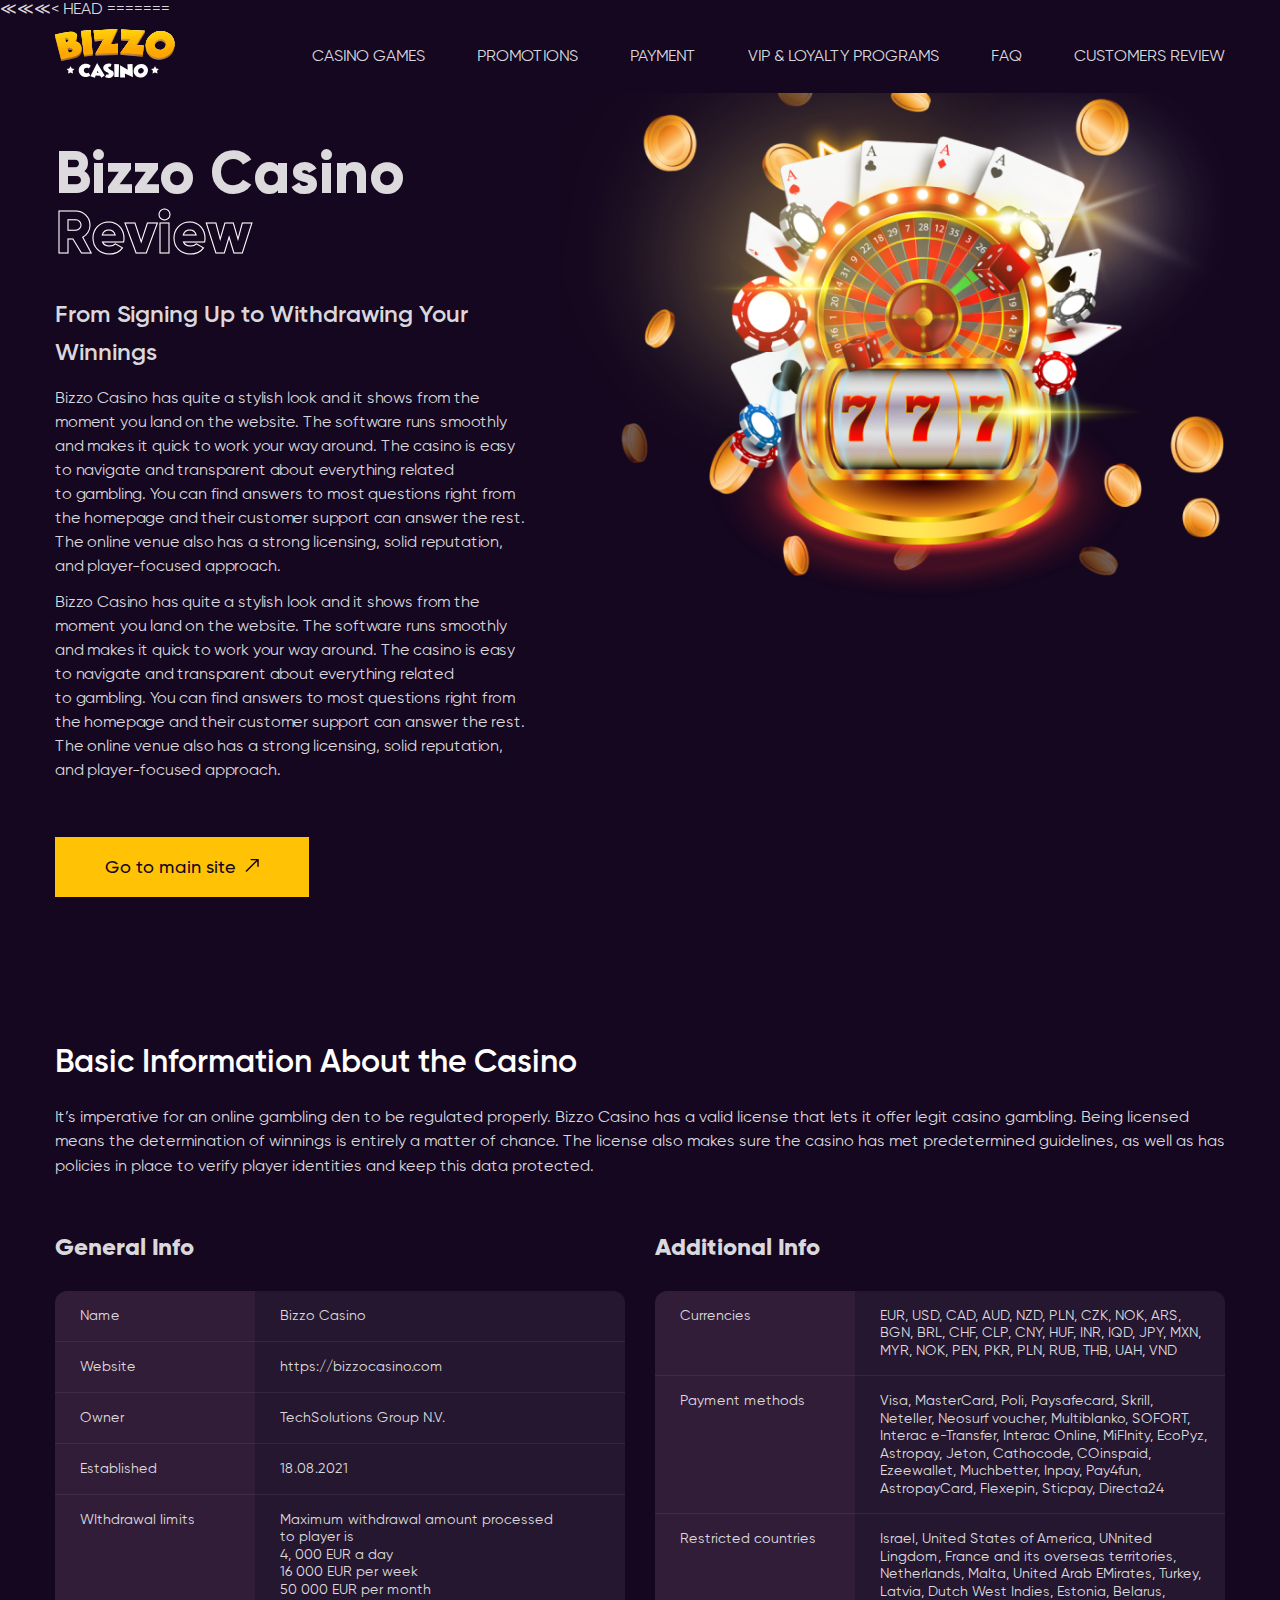
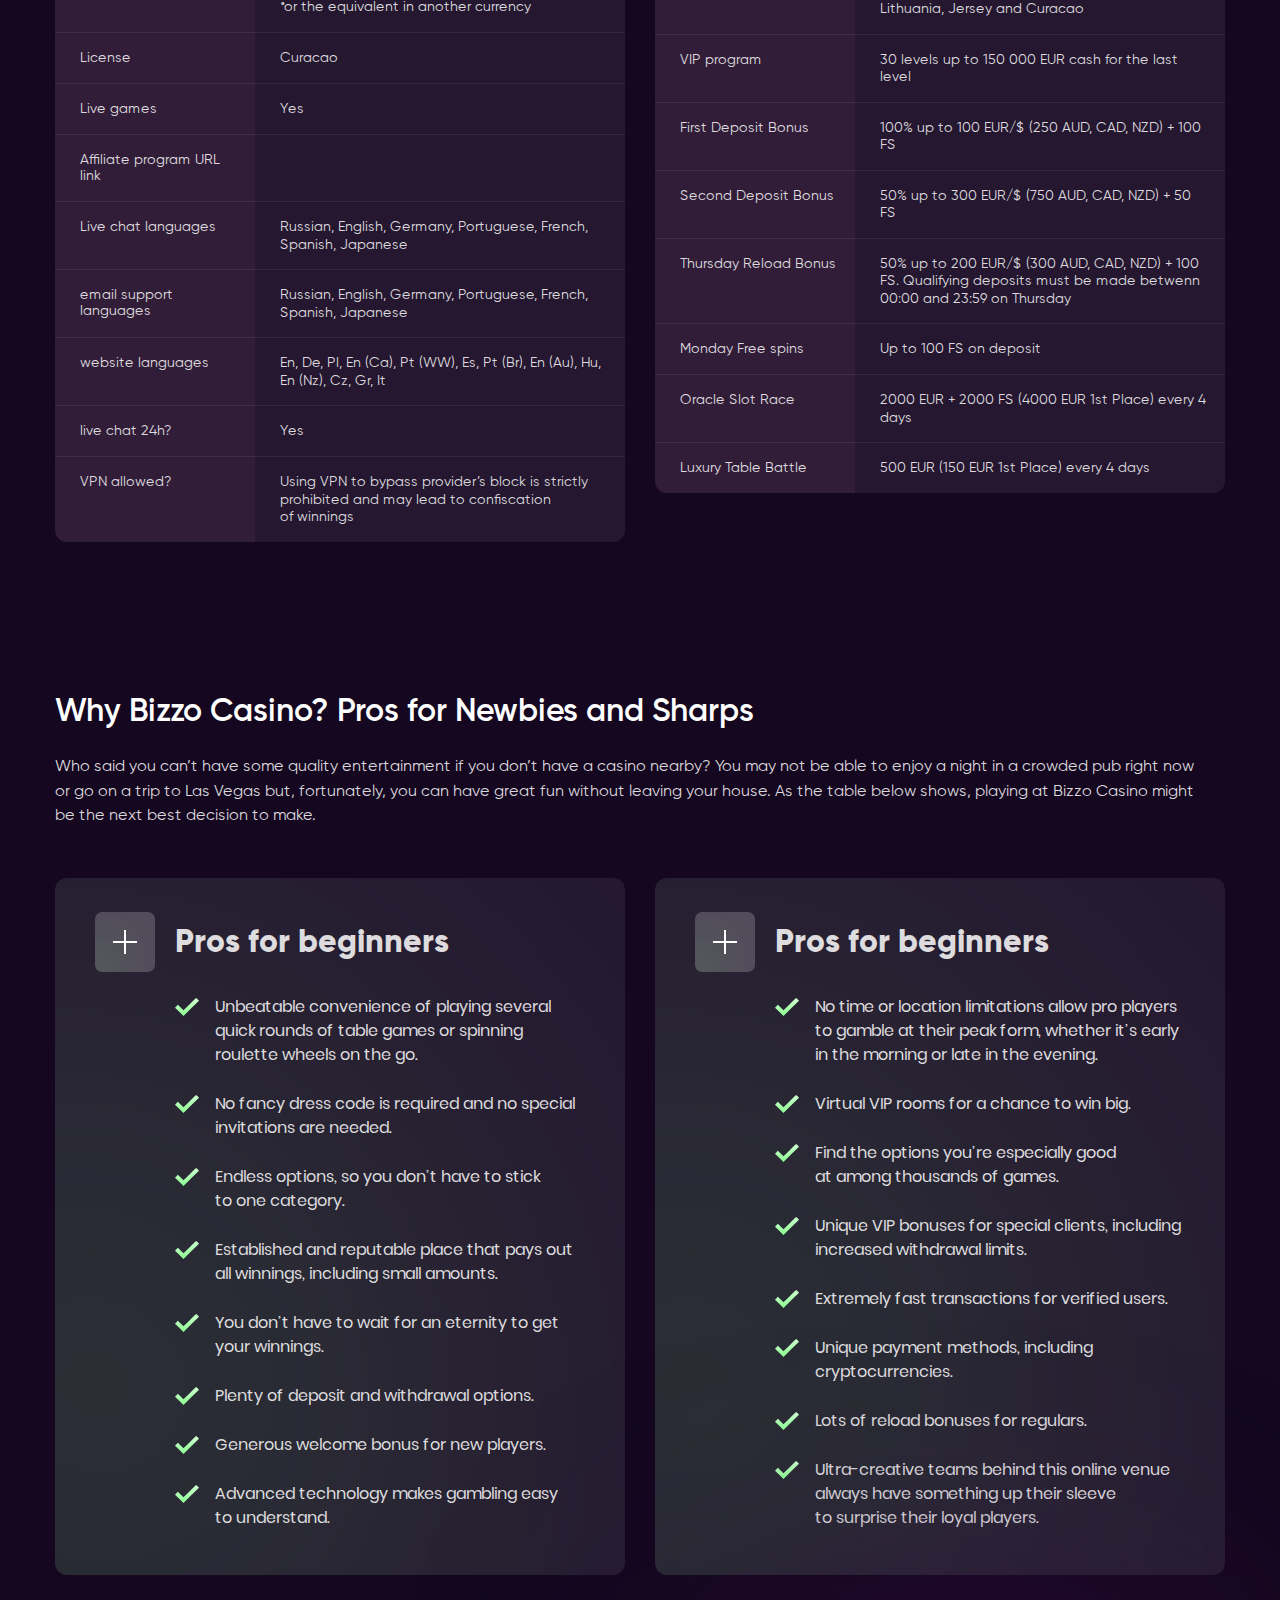
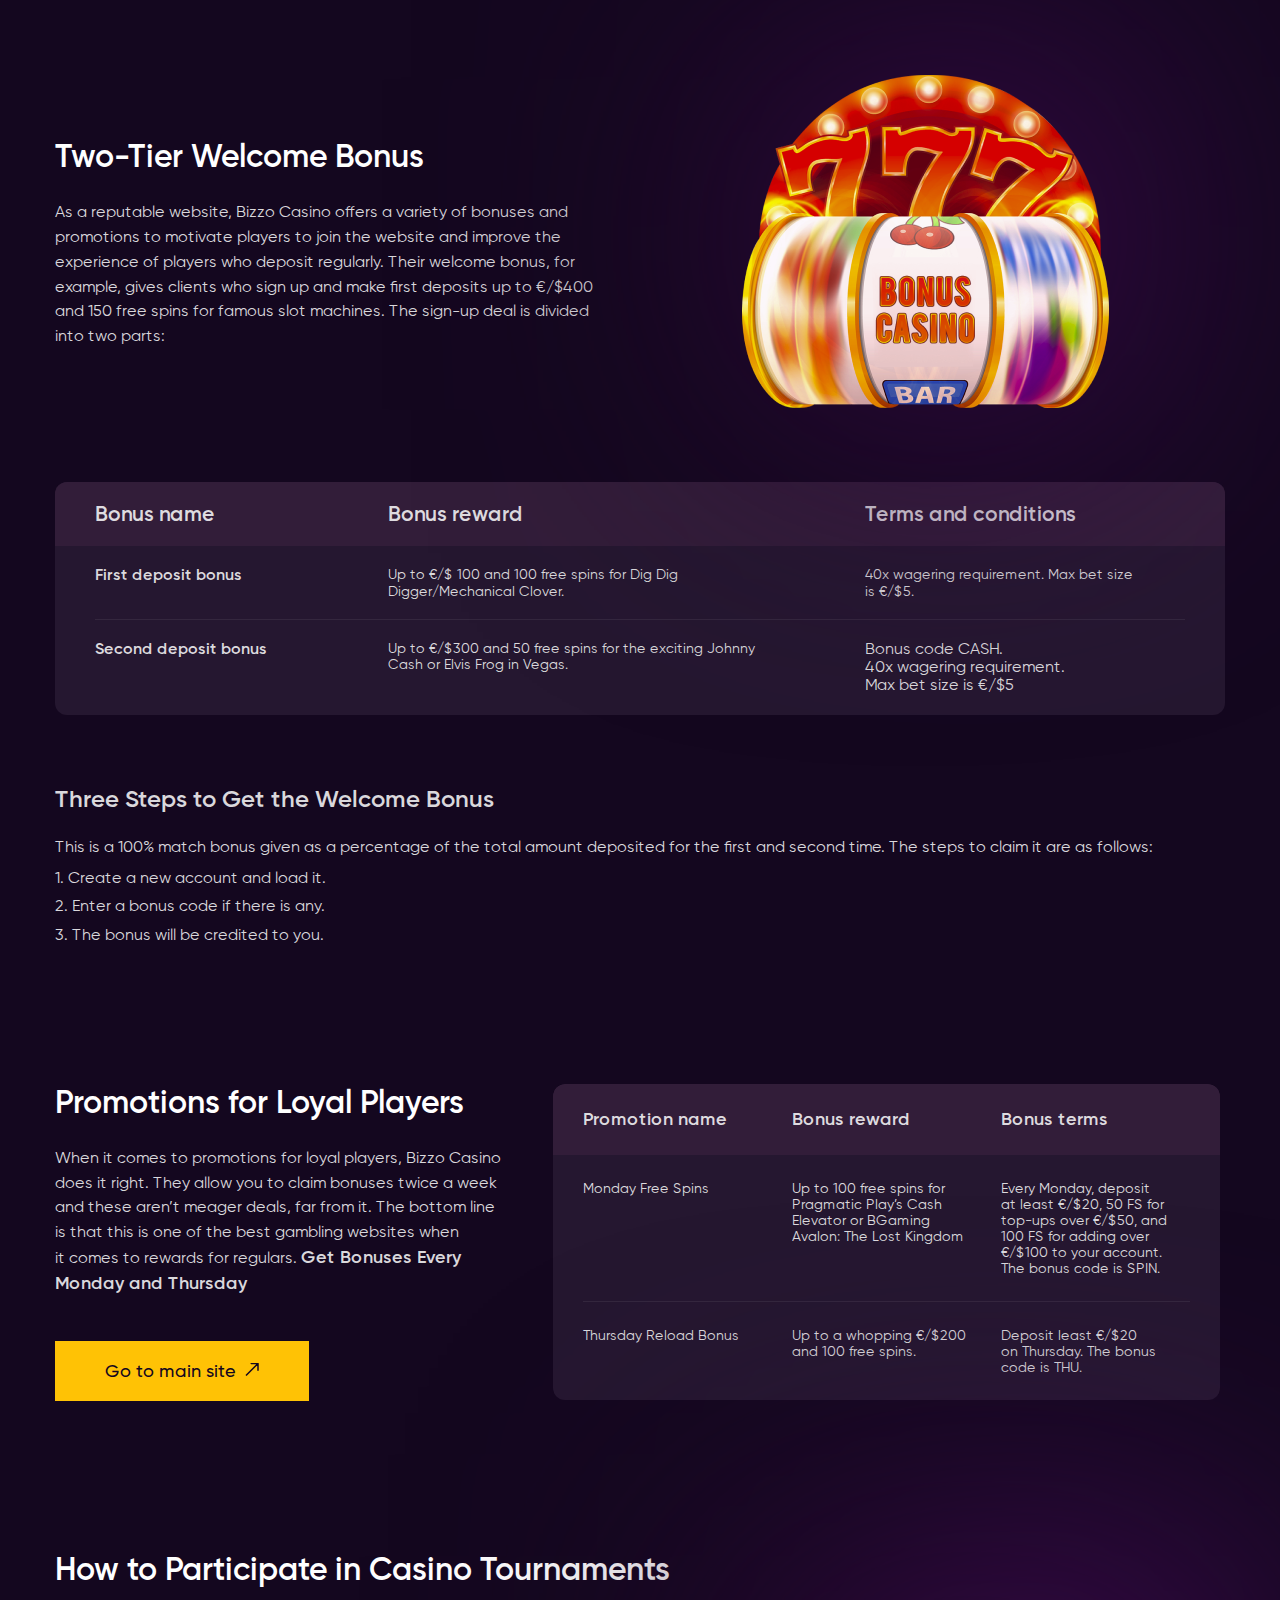
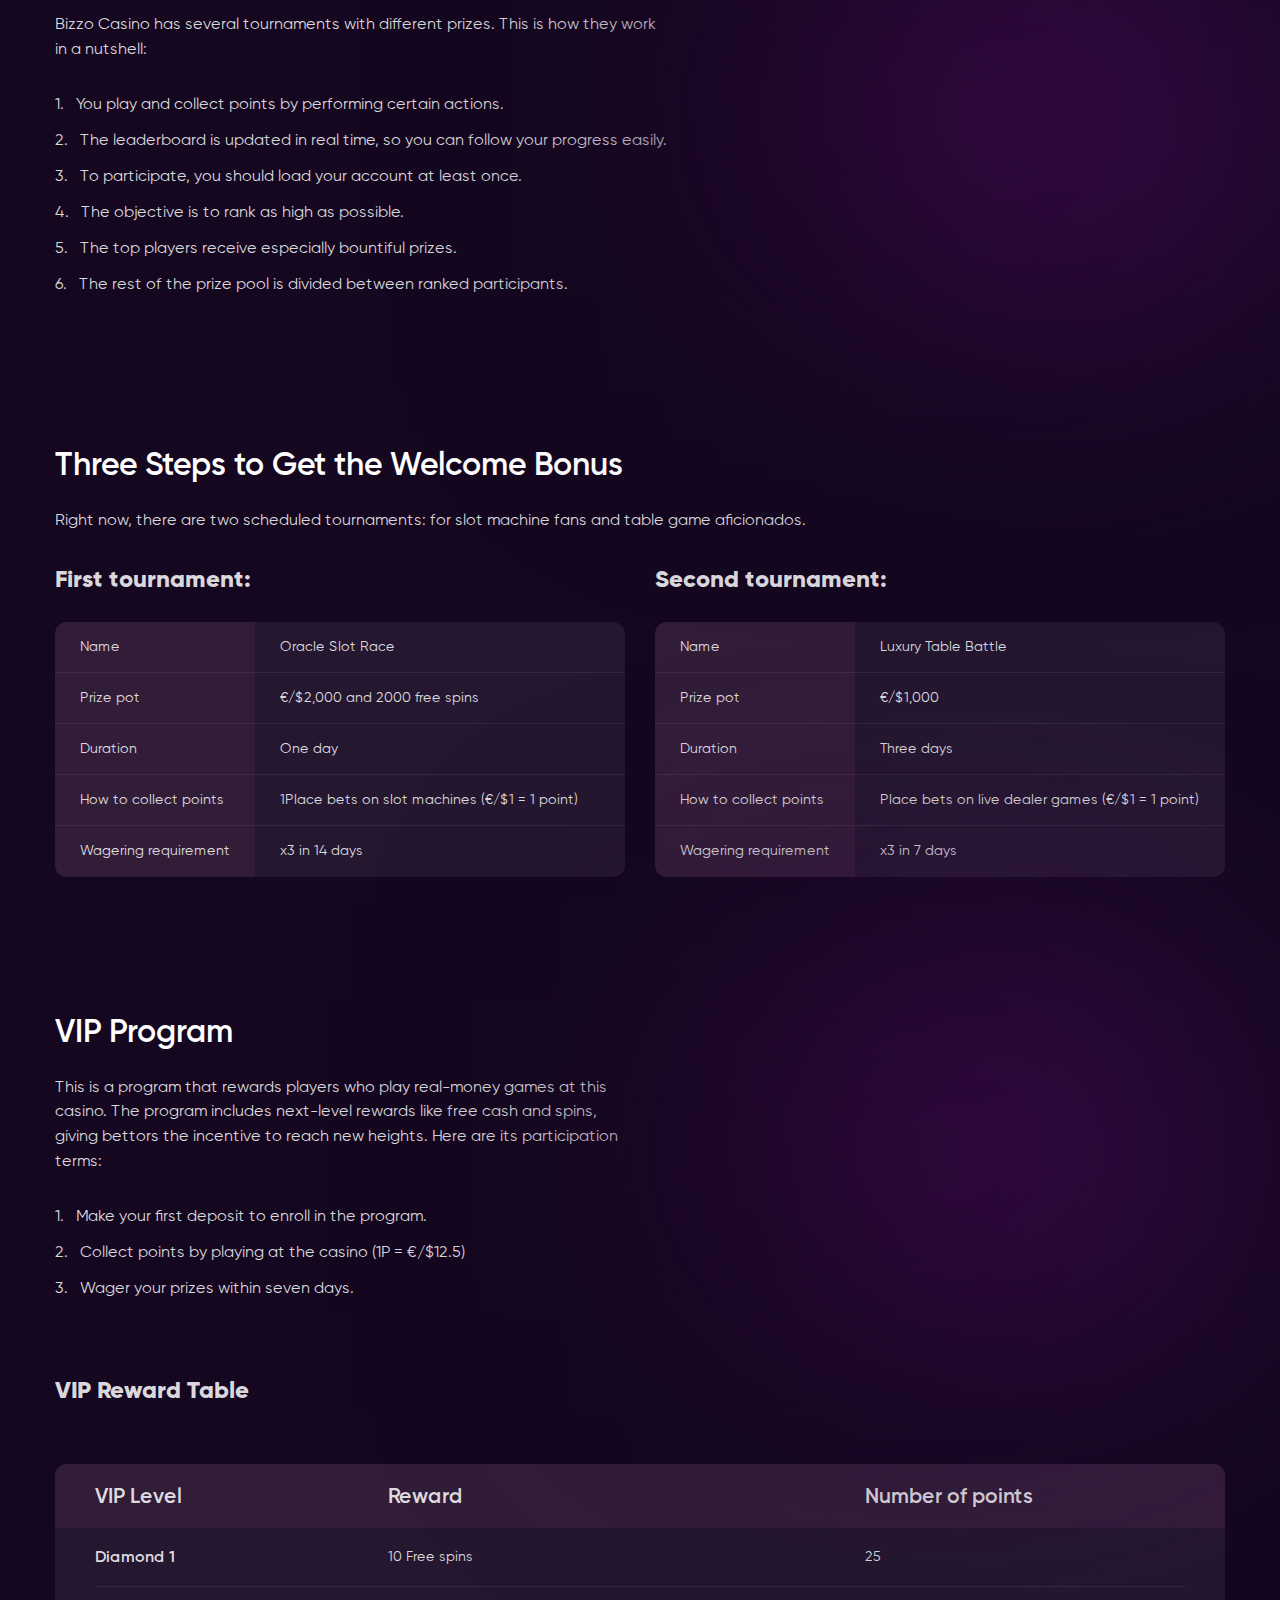
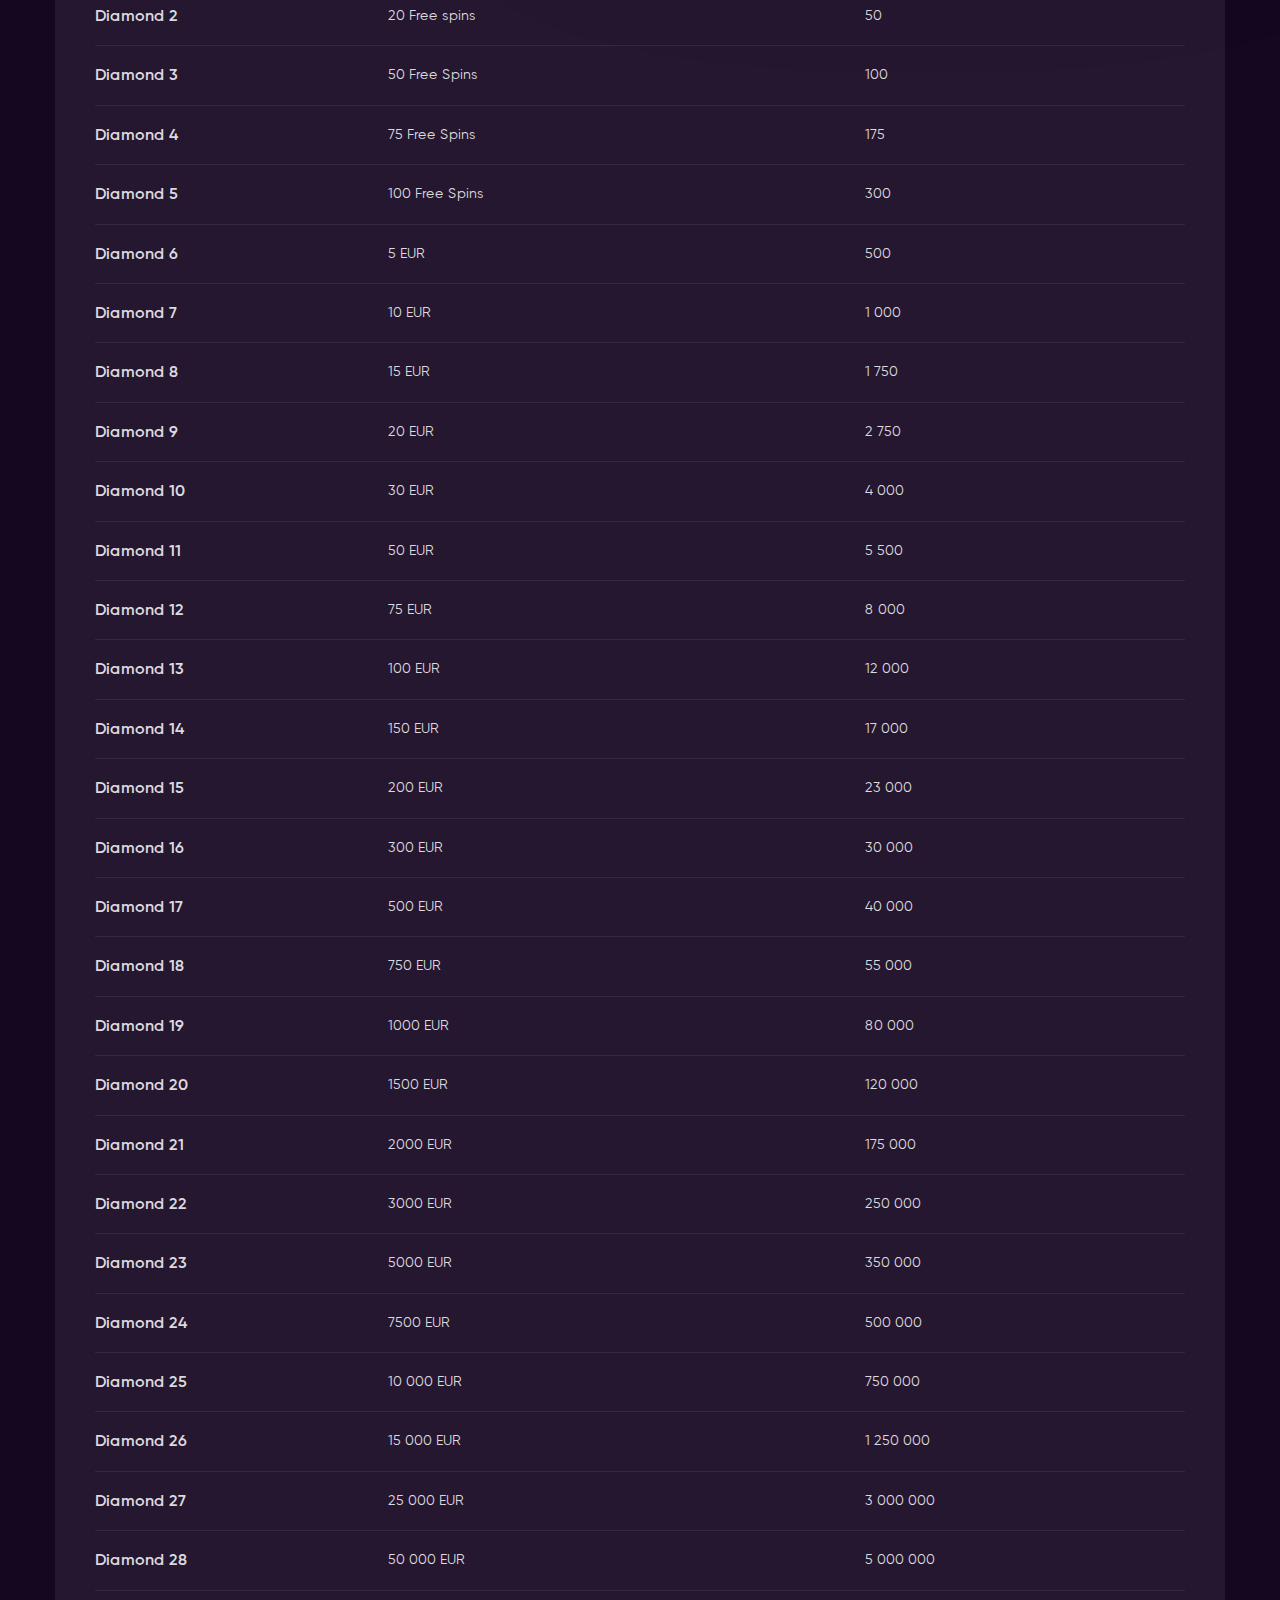
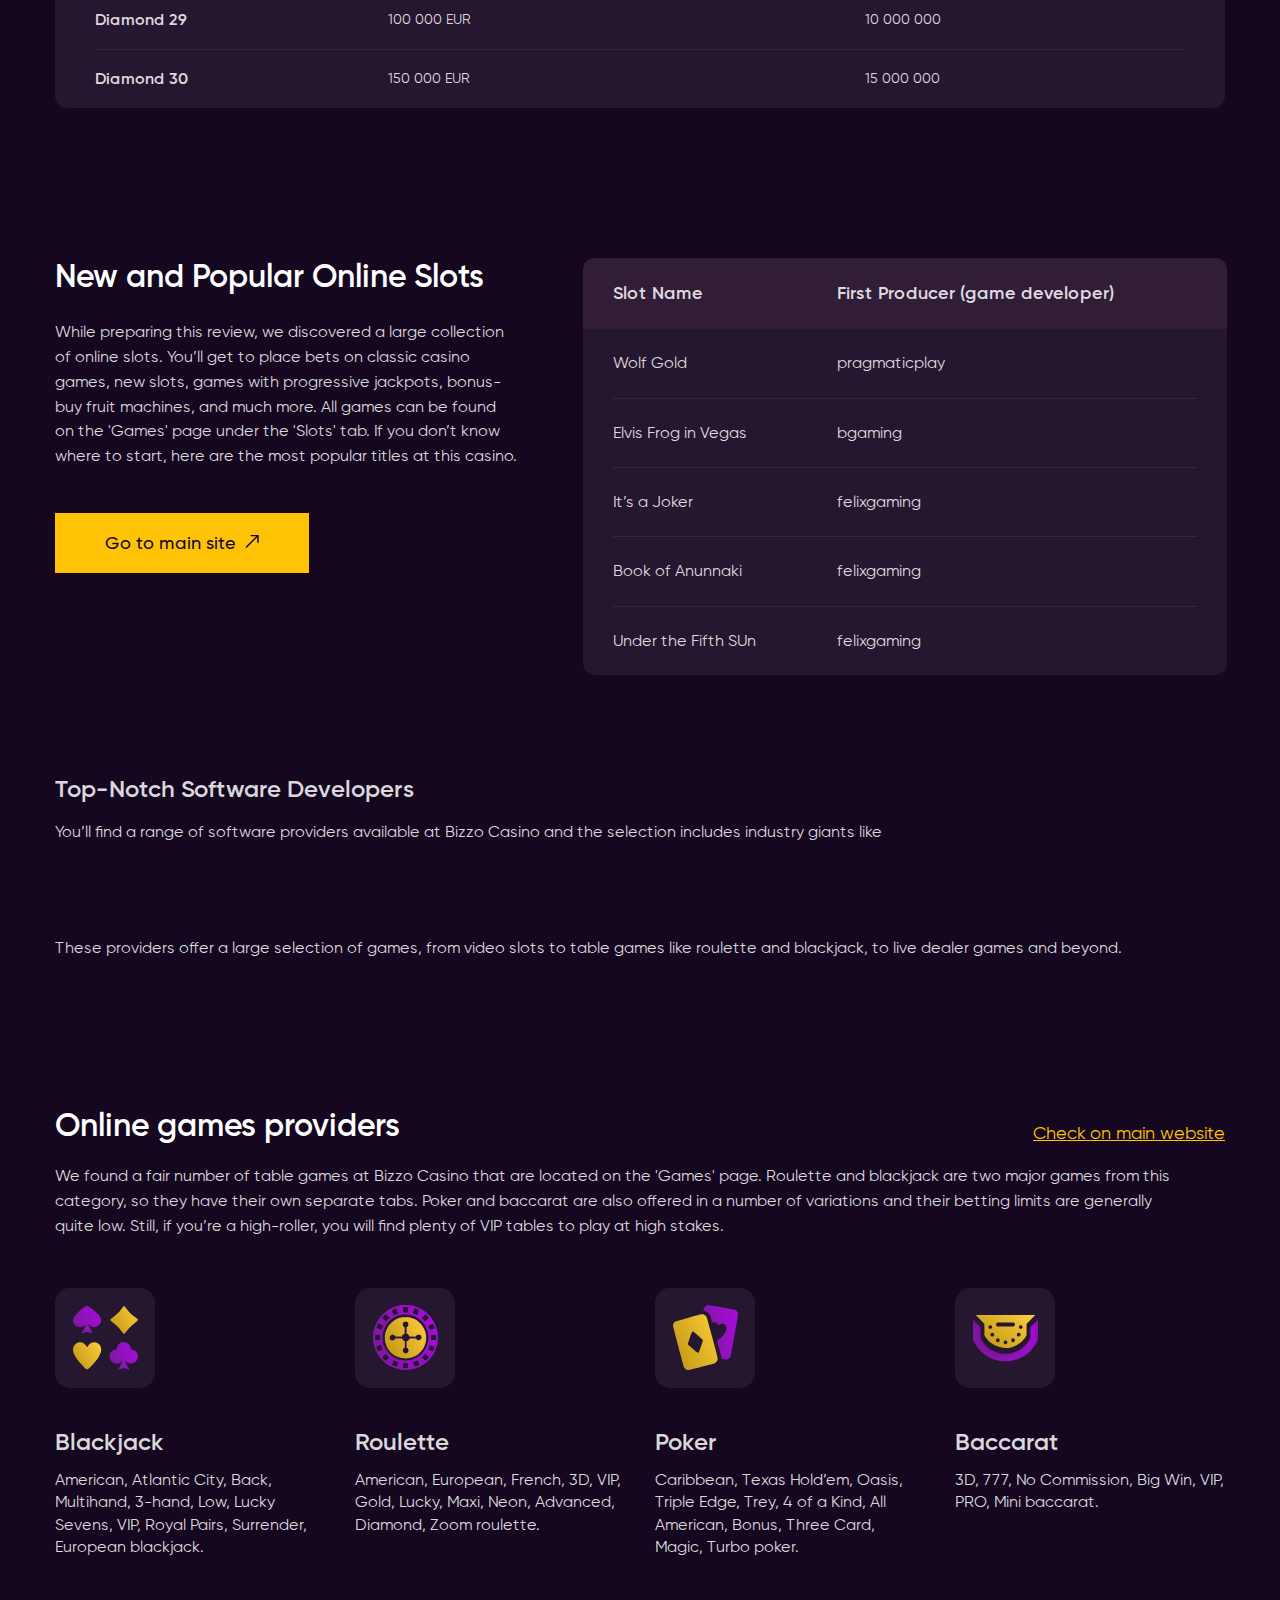
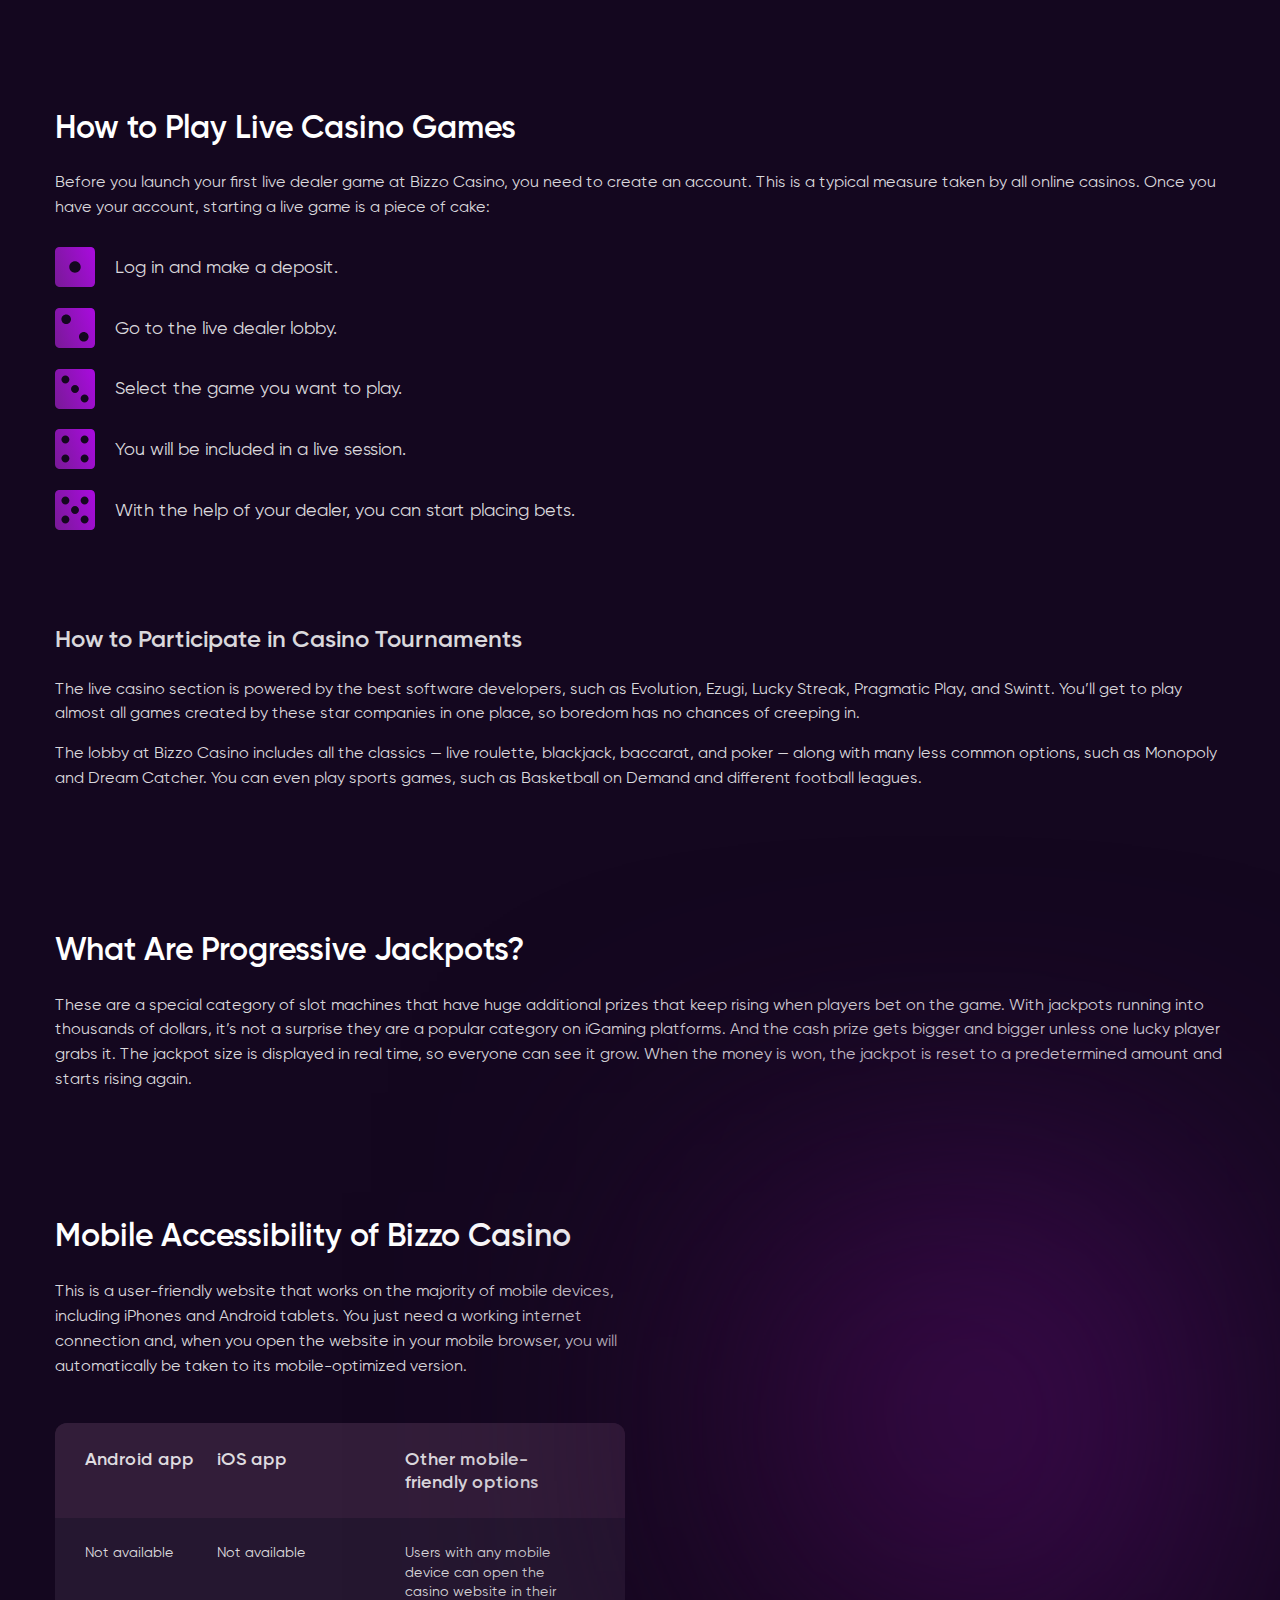
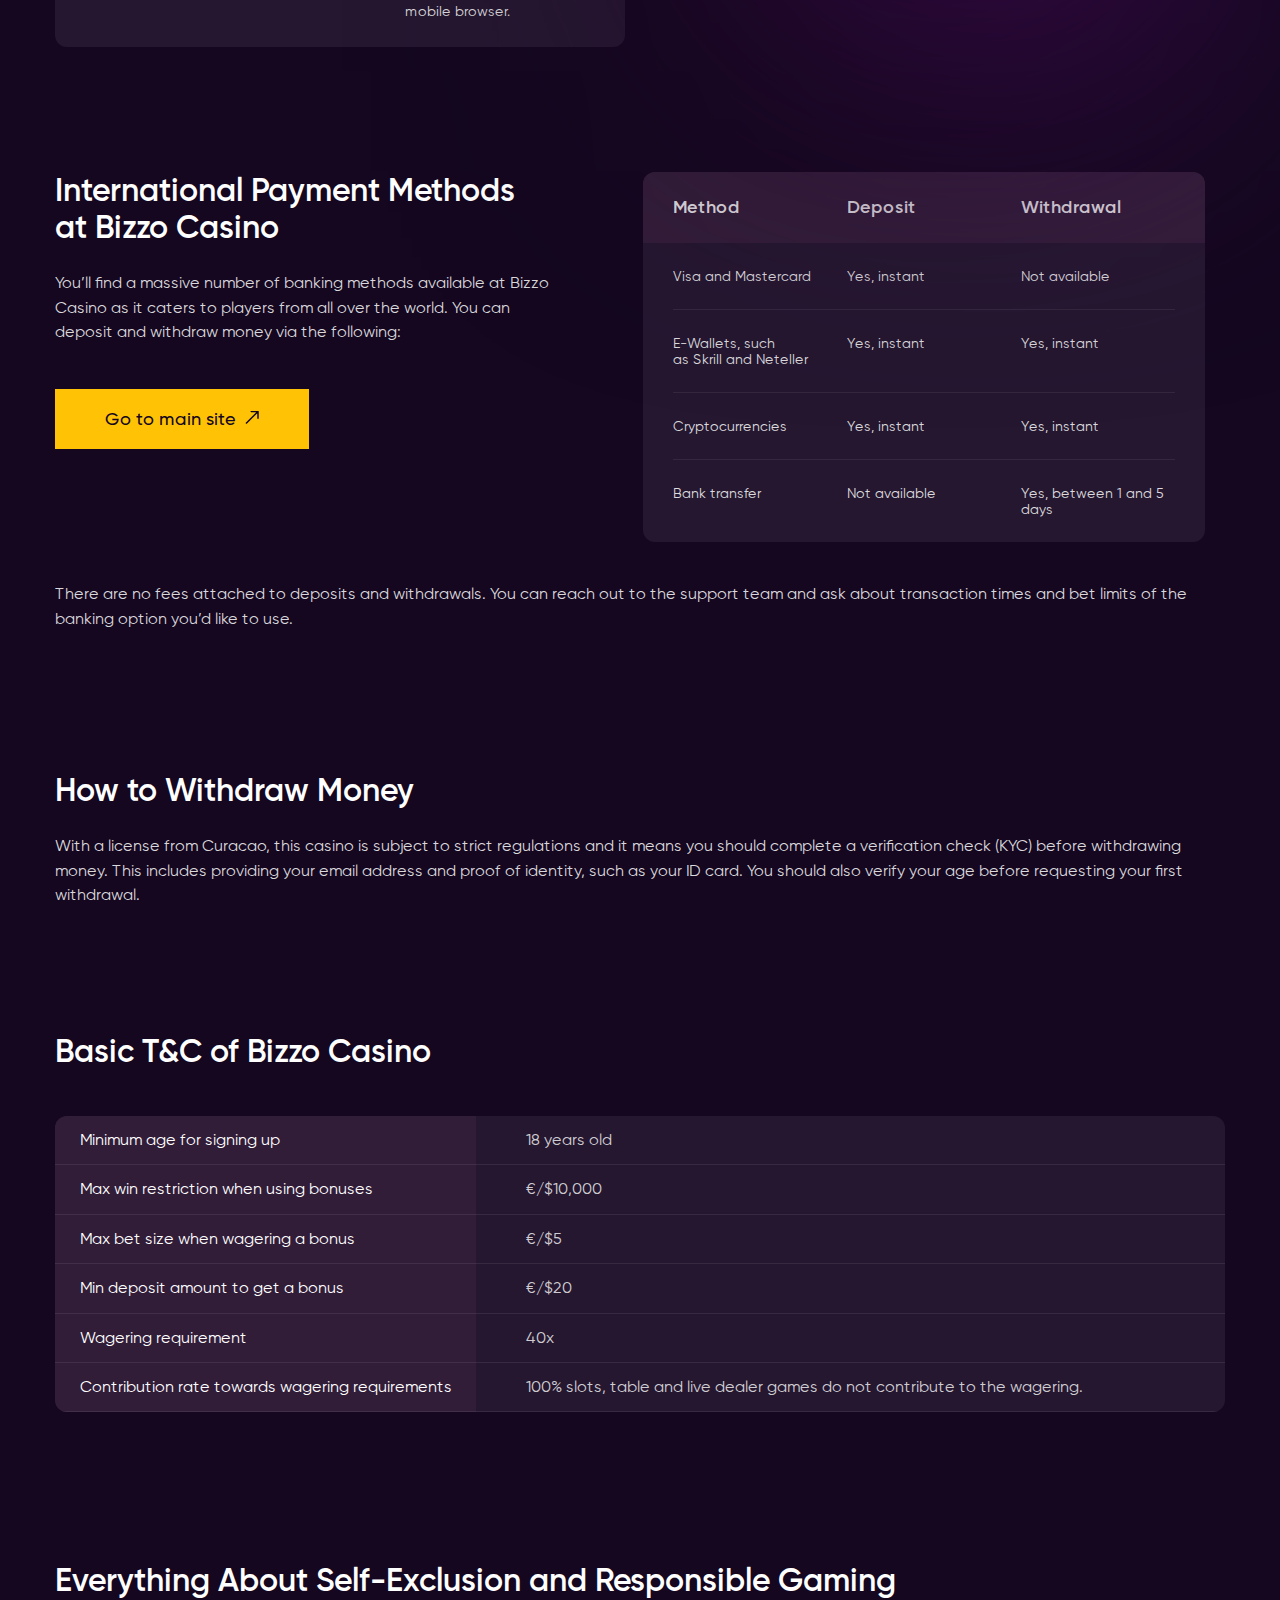
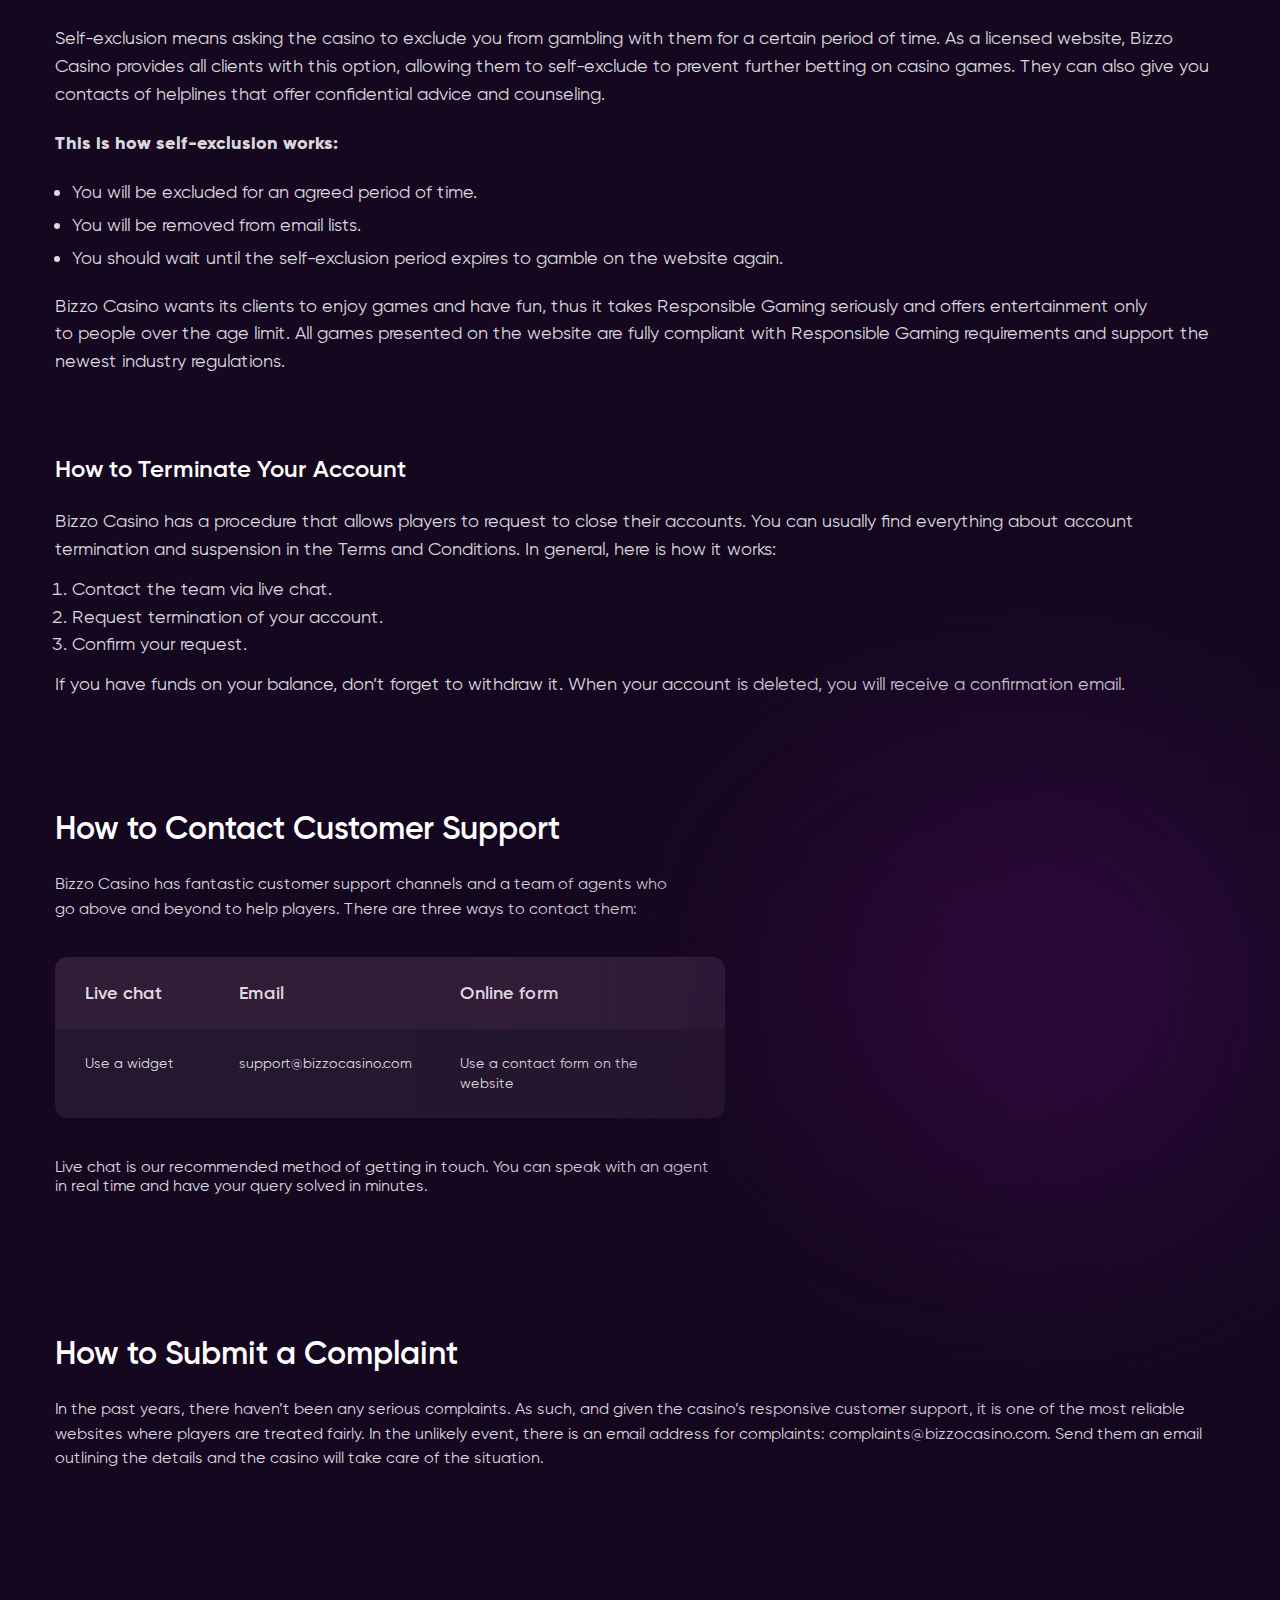
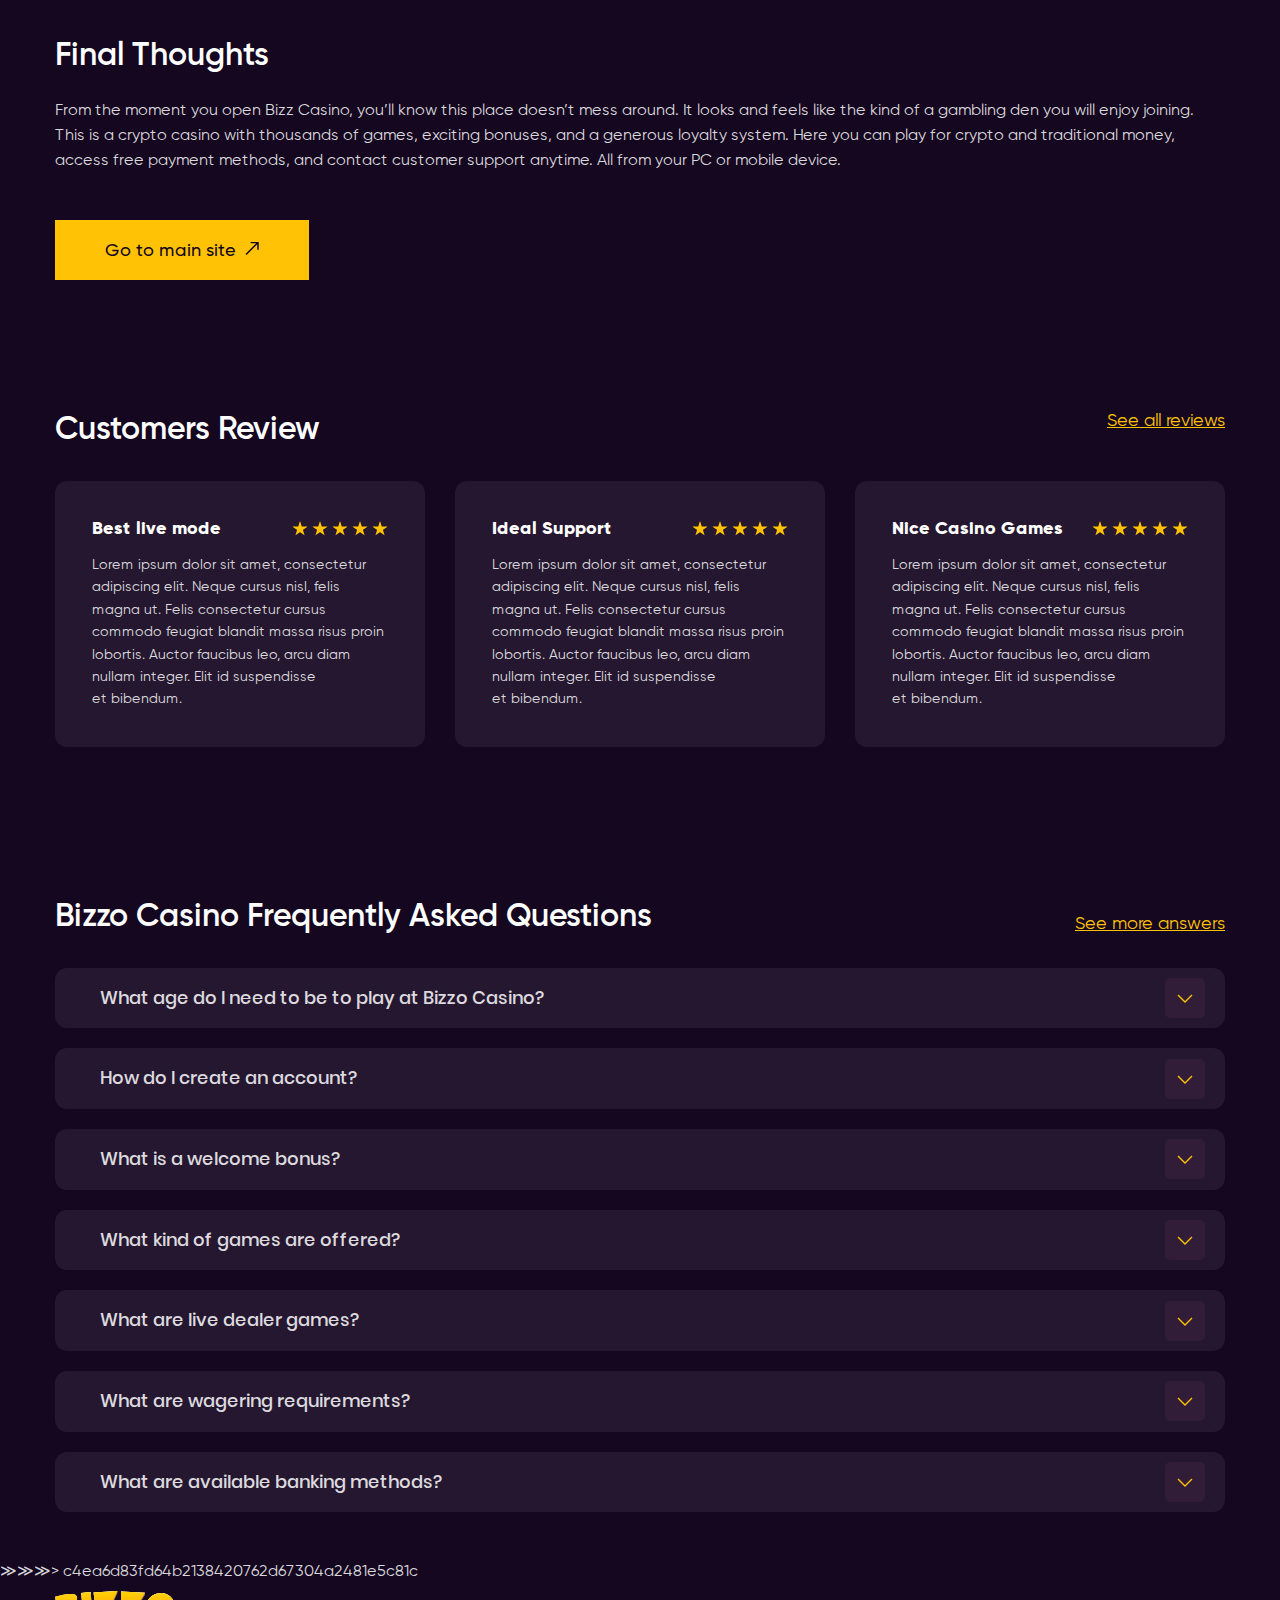
==== commit efd56301: "Deploying to gh-pages from @ dmitrykuzan/GULP@bcf4b31e04da8b28076e2a71d20038699d3bd40d 🚀" ====
--- a/index.html
+++ b/index.html
@@ -1 +1,1761 @@
-<!DOCTYPE html><html lang="en"><head><title>Bizzo Casino</title><meta name="description" lang="en" content="description site"><meta charset="UTF-8"><meta name="viewport" content="width=device-width,initial-scale=1"><link rel="preload" href="fonts/Gilroy-Bold.woff2" as="font" type="font/woff2" crossorigin><link rel="preload" href="fonts/Gilroy-ExtraBold.woff2" as="font" type="font/woff2" crossorigin><link rel="preload" href="fonts/Gilroy-Medium.woff2" as="font" type="font/woff2" crossorigin><link rel="preload" href="fonts/Gilroy-Regular.woff2" as="font" type="font/woff2" crossorigin><link rel="preload" href="fonts/Gilroy-SemiBold.woff2" as="font" type="font/woff2" crossorigin><link rel="preload" href="fonts/Poppins-Medium.woff2" as="font" type="font/woff2" crossorigin><link rel="preload" href="fonts/Poppins-Regular.woff2" as="font" type="font/woff2" crossorigin><link rel="preload" href="fonts/Poppins-SemiBold.woff2" as="font" type="font/woff2" crossorigin><link rel="apple-touch-icon" sizes="180x180" href="/apple-touch-icon.png"><link rel="icon" type="image/png" sizes="32x32" href="/favicon-32x32.png"><link rel="icon" type="image/png" sizes="16x16" href="/favicon-16x16.png"><link rel="manifest" href="/site.webmanifest"><link rel="mask-icon" href="/safari-pinned-tab.svg" color="#ffffff"><meta name="msapplication-TileColor" content="#ffffff"><meta name="theme-color" content="#ffffff"><link rel="stylesheet" href="css/style.css"><script defer="defer" src="js/script.js"></script></head><body><div class="wrapper" data-overlay="false"><header class="header"><div class="container"><div class="header__wrapper"><div class="logo"><a href="/" aria-label="Go to main page"><img src="img/LogoBizzo.svg" width="120" height="50" loading="lazy" alt="Logotype Bizzo Casino"></a></div><nav class="menu" data-menu><ul class="menu__list list-reset"><li class="menu__item"><a href="games.html" class="menu__link" data-menu-item>Casino games</a></li><li class="menu__item"><a href="promotions.html" class="menu__link" data-menu-item>Promotions</a></li><li class="menu__item"><a href="payment.html" class="menu__link" data-menu-item>Payment</a></li><li class="menu__item"><a href="vip.html" class="menu__link" data-menu-item>Vip & Loyalty programs</a></li><li class="menu__item"><a href="faq.html" class="menu__link" data-menu-item>Faq</a></li><li class="menu__item"><a href="reviews.html" class="menu__link" data-menu-item>Customers Review</a></li></ul></nav><button class="burger btn-reset" data-burger aria-label="Open navigation menu" aria-expanded="false"><span></span></button></div></div></header><main><section class="hero"><div class="container"><div class="hero__wrapper"><div class="hero__text"><h1 class="hero__title">Bizzo Casino <span>Review</span></h1><h2 class="hero__subtitle subtitle">From Signing Up to Withdrawing Your Winnings</h2><div class="hero__text-wrap"><p>Bizzo Casino has quite a stylish look and it shows from the moment you land on the website. The software runs smoothly and makes it quick to work your way around. The casino is easy to navigate and transparent about everything related to gambling. You can find answers to most questions right from the homepage and their customer support can answer the rest. The online venue also has a strong licensing, solid reputation, and player-focused approach.</p><p>Bizzo Casino has quite a stylish look and it shows from the moment you land on the website. The software runs smoothly and makes it quick to work your way around. The casino is easy to navigate and transparent about everything related to gambling. You can find answers to most questions right from the homepage and their customer support can answer the rest. The online venue also has a strong licensing, solid reputation, and player-focused approach.</p></div><a href="https://media.playamopartners.com/redirect.aspx?pid=158488&bid=2058&lpid=906" target="_blank" class="hero__btn main__btn">Go to main site</a></div><div class="hero__img"><a href="https://media.playamopartners.com/redirect.aspx?pid=158488&bid=2058&lpid=906" target="_blank"><img src="img/hero/hero@1x.png" srcset="img/hero/hero@2x.png 2x" width="735" height="555" loading="lazy" alt="Bizzo Casino Review"></a></div></div></div></section><section class="info"><div class="container"><div class="info__wrapper"><h2 class="info__title title">Basic Information About the Casino</h2><p class="info__description subtitle">It’s imperative for an online gambling den to be regulated properly. Bizzo Casino has a valid license that lets it offer legit casino gambling. Being licensed means the determination of winnings is entirely a matter of chance. The license also makes sure the casino has met predetermined guidelines, as well as has policies in place to verify player identities and keep this data protected.</p><ul class="info__cards"><li class="info__card"><h3 class="info__card-title">General Info</h3><ul class="info__item-wrap"><li class="info__card-item"><p class="info__card-name">Name</p><p class="info__card-value">Bizzo Casino</p></li><li class="info__card-item"><p class="info__card-name">Website</p><p class="info__card-value">https://bizzocasino.com</p></li><li class="info__card-item"><p class="info__card-name">Owner</p><p class="info__card-value">TechSolutions Group N.V.</p></li><li class="info__card-item"><p class="info__card-name">Established</p><p class="info__card-value">18.08.2021</p></li><li class="info__card-item"><p class="info__card-name">WIthdrawal limits</p><p class="info__card-value">Maximum withdrawal amount processed to player is<br>4, 000 EUR a day<br>16 000 EUR per week<br>50 000 EUR per month<br>*or the equivalent in another currency</p></li><li class="info__card-item"><p class="info__card-name">License</p><p class="info__card-value">Curacao</p></li><li class="info__card-item"><p class="info__card-name">Live games</p><p class="info__card-value">Yes</p></li><li class="info__card-item"><p class="info__card-name">Affiliate program URL link</p><p class="info__card-value"></p></li><li class="info__card-item"><p class="info__card-name">Live chat languages</p><p class="info__card-value">Russian, English, Germany, Portuguese, French, Spanish, Japanese</p></li><li class="info__card-item"><p class="info__card-name">email support languages</p><p class="info__card-value">Russian, English, Germany, Portuguese, French, Spanish, Japanese</p></li><li class="info__card-item"><p class="info__card-name">website languages</p><p class="info__card-value">En, De, Pl, En (Ca), Pt (WW), Es, Pt (Br), En (Au), Hu, En (Nz), Cz, Gr, It</p></li><li class="info__card-item"><p class="info__card-name">live chat 24h?</p><p class="info__card-value">Yes</p></li><li class="info__card-item"><p class="info__card-name">VPN allowed?</p><p class="info__card-value">Using VPN to bypass provider’s block is strictly prohibited and may lead to confiscation of winnings</p></li></ul></li><li class="info__card"><h3 class="info__card-title">Additional Info</h3><ul class="info__item-wrap"><li class="info__card-item"><p class="info__card-name">Currencies</p><p class="info__card-value">EUR, USD, CAD, AUD, NZD, PLN, CZK, NOK, ARS, BGN, BRL, CHF, CLP, CNY, HUF, INR, IQD, JPY, MXN, MYR, NOK, PEN, PKR, PLN, RUB, THB, UAH, VND</p></li><li class="info__card-item"><p class="info__card-name">Payment methods</p><p class="info__card-value">Visa, MasterCard, Poli, Paysafecard, Skrill, Neteller, Neosurf voucher, Multiblanko, SOFORT, Interac e-Transfer, Interac Online, MiFInity, EcoPyz, Astropay, Jeton, Cathocode, COinspaid, Ezeewallet, Muchbetter, Inpay, Pay4fun, AstropayCard, Flexepin, Sticpay, Directa24</p></li><li class="info__card-item"><p class="info__card-name">Restricted countries</p><p class="info__card-value">Israel, United States of America, UNnited Lingdom, France and its overseas territories, Netherlands, Malta, United Arab EMirates, Turkey, Latvia, Dutch West Indies, Estonia, Belarus, Lithuania, Jersey and Curacao</p></li><li class="info__card-item"><p class="info__card-name">VIP program</p><p class="info__card-value">30 levels up to 150 000 EUR cash for the last level</p></li><li class="info__card-item"><p class="info__card-name">First Deposit Bonus</p><p class="info__card-value">100% up to 100 EUR/$ (250 AUD, CAD, NZD) + 100 FS</p></li><li class="info__card-item"><p class="info__card-name">Second Deposit Bonus</p><p class="info__card-value">50% up to 300 EUR/$ (750 AUD, CAD, NZD) + 50 FS</p></li><li class="info__card-item"><p class="info__card-name">Thursday Reload Bonus</p><p class="info__card-value">50% up to 200 EUR/$ (300 AUD, CAD, NZD) + 100 FS. Qualifying deposits must be made betwenn 00:00 and 23:59 on Thursday</p></li><li class="info__card-item"><p class="info__card-name">Monday Free spins</p><p class="info__card-value">Up to 100 FS on deposit</p></li><li class="info__card-item"><p class="info__card-name">Oracle Slot Race</p><p class="info__card-value">2000 EUR + 2000 FS (4000 EUR 1st Place) every 4 days</p></li><li class="info__card-item"><p class="info__card-name">Luxury Table Battle</p><p class="info__card-value">500 EUR (150 EUR 1st Place) every 4 days</p></li></ul></li></ul></div></div></section><section class="benefits"><div class="container"><h2 class="benefits__title title">Why Bizzo Casino? Pros for Newbies and Sharps</h2><p class="benefits__subtitle subtitle">Who said you can’t have some quality entertainment if you don’t have a casino nearby? You may not be able to enjoy a night in a crowded pub right now or go on a trip to Las Vegas but, fortunately, you can have great fun without leaving your house. As the table below shows, playing at Bizzo Casino might be the next best decision to make.</p><ul class="benefits__cards"><li class="benefits__card"><h3 class="benefits__card-title">Pros for beginners</h3><ul class="benefits__list"><li class="benefits__item">Unbeatable convenience of playing several quick rounds of table games or spinning roulette wheels on the go.</li><li class="benefits__item">No fancy dress code is required and no special invitations are needed.</li><li class="benefits__item">Endless options, so you don’t have to stick to one category.</li><li class="benefits__item">Established and reputable place that pays out all winnings, including small amounts.</li><li class="benefits__item">You don’t have to wait for an eternity to get your winnings.</li><li class="benefits__item">Plenty of deposit and withdrawal options.<p></p></li><li class="benefits__item">Generous welcome bonus for new players.</li><li class="benefits__item">Advanced technology makes gambling easy to understand.</li></ul></li><li class="benefits__card"><h3 class="benefits__card-title">Pros for beginners</h3><ul class="benefits__list"><li class="benefits__item">No time or location limitations allow pro players to gamble at their peak form, whether it’s early in the morning or late in the evening.</li><li class="benefits__item">Virtual VIP rooms for a chance to win big.</li><li class="benefits__item">Find the options you’re especially good at among thousands of games.</li><li class="benefits__item">Unique VIP bonuses for special clients, including increased withdrawal limits.</li><li class="benefits__item">Extremely fast transactions for verified users.</li><li class="benefits__item">Unique payment methods, including cryptocurrencies.</li><li class="benefits__item">Lots of reload bonuses for regulars.</li><li class="benefits__item">Ultra-creative teams behind this online venue always have something up their sleeve to surprise their loyal players.</li></ul></li></ul></div></section><section class="bonus"><div class="container"><div class="bonus__top"><div class="bonus__top-text"><h2 class="bonus__title title">Two-Tier Welcome Bonus</h2><p class="bonus__subtitle subtitle">As a reputable website, Bizzo Casino offers a variety of bonuses and promotions to motivate players to join the website and improve the experience of players who deposit regularly. Their welcome bonus, for example, gives clients who sign up and make first deposits up to €/$400 and 150 free spins for famous slot machines. The sign-up deal is divided into two parts:</p></div><div class="bonus__img"><a href="https://media.playamopartners.com/redirect.aspx?pid=158488&bid=2058&lpid=906" target="_blank"><img src="img/bonus/bonus@1x.png" srcset="img/bonus/bonus@2x.png 2x" width="367" height="333" loading="lazy" alt="Two-Tier Welcome Bonus"></a></div></div><div class="bonus__table"><div class="bonus__info bonus__name"><p>Bonus name</p><p>Bonus reward</p><p>Terms and conditions</p></div><div class="bonus__info bonus__item"><p class="bonus__info-title">First deposit bonus</p><p class="bonus__info-text">Up to €/$ 100 and 100 free spins for Dig Dig Digger/Mechanical Clover.</p><p class="bonus__info-text">40x wagering requirement. Max bet size is €/$5.</p></div><div class="bonus__info bonus__item"><p class="bonus__info-title">Second deposit bonus</p><p class="bonus__info-text">Up to €/$300 and 50 free spins for the exciting Johnny Cash or Elvis Frog in Vegas.</p><p>Bonus code CASH.<br>40x wagering requirement.<br>Max bet size is €/$5</p></div></div><div class="bonus__steps"><h3 class="bonus__steps-title">Three Steps to Get the Welcome Bonus</h3><p class="bonus__steps-subtitle">This is a 100% match bonus given as a percentage of the total amount deposited for the first and second time. The steps to claim it are as follows:</p><ul class="bonus__list"><li>1. Create a new account and load it.</li><li>2. Enter a bonus code if there is any.</li><li>3. The bonus will be credited to you.</li></ul></div></div></section><section class="promotion"><div class="container"><div class="promotion__wrapper"><div class="promotion__text"><h2 class="promotion__title title">Promotions for Loyal Players</h2><p class="promotion__subtitle subtitle">When it comes to promotions for loyal players, Bizzo Casino does it right. They allow you to claim bonuses twice a week and these aren’t meager deals, far from it. The bottom line is that this is one of the best gambling websites when it comes to rewards for regulars. <span>Get Bonuses Every Monday and Thursday</span></p><a href="https://media.playamopartners.com/redirect.aspx?pid=158488&bid=2058&lpid=906" target="_blank" class="promotion__btn main__btn">Go to main site</a></div><div class="promotion__scroll-wrap"><div class="promotion__table promotion__table--scroll"><div class="promotion__item promotion__name"><p>Promotion name</p><p>Bonus reward</p><p>Bonus terms</p></div><div class="promotion__item promotion__default"><p>Monday Free Spins</p><p>Up to 100 free spins for Pragmatic Play’s Cash Elevator or BGaming Avalon: The Lost Kingdom</p><p>Every Monday, deposit at least €/$20, 50 FS for top-ups over €/$50, and 100 FS for adding over €/$100 to your account. The bonus code is SPIN.</p></div><div class="promotion__item promotion__default"><p>Thursday Reload Bonus</p><p>Up to a whopping €/$200 and 100 free spins.</p><p>Deposit least €/$20 on Thursday. The bonus code is THU.</p></div></div></div></div></div></section><section class="tournay"><div class="container"><div class="tournay__wrapper"><div class="tournay__text-wrap"><h2 class="tournay__title title">How to Participate in Casino Tournaments</h2><p class="tournay__subtitle subtitle">Bizzo Casino has several tournaments with different prizes. This is how they work in a nutshell:</p><ul class="tournay__list"><li>1.   You play and collect points by performing certain actions.</li><li>2.   The leaderboard is updated in real time, so you can follow your progress easily.</li><li>3.   To participate, you should load your account at least once.</li><li>4.   The objective is to rank as high as possible.</li><li>5.   The top players receive especially bountiful prizes.</li><li>6.   The rest of the prize pool is divided between ranked participants.</li></ul></div><div class="tournay__img"><a href="https://media.playamopartners.com/redirect.aspx?pid=158488&bid=2058&lpid=906" target="_blank"><img src="img/tournay/tournay@1x.png" srcset="img/tournay/tournay@2x.png 2x" width="521" height="344" loading="lazy" alt="How to Participate in Casino Tournaments"></a></div></div></div></section><section class="three"><div class="container"><h2 class="three__title title">Three Steps to Get the Welcome Bonus</h2><p class="three__subtitle subtitle">Right now, there are two scheduled tournaments: for slot machine fans and table game aficionados.</p><div class="three__wrapper"><div class="info__cards"><div class="info__card"><h3 class="info__card-title">First tournament:</h3><div class="info__item-wrap"><div class="info__card-item"><p class="info__card-name">Name</p><p class="info__card-value">Oracle Slot Race</p></div><div class="info__card-item"><p class="info__card-name">Prize pot</p><p class="info__card-value">€/$2,000 and 2000 free spins</p></div><div class="info__card-item"><p class="info__card-name">Duration</p><p class="info__card-value">One day</p></div><div class="info__card-item"><p class="info__card-name">How to collect points</p><p class="info__card-value">1Place bets on slot machines (€/$1 = 1 point)</p></div><div class="info__card-item"><p class="info__card-name">Wagering requirement</p><p class="info__card-value">x3 in 14 days</p></div></div></div><div class="info__card"><h3 class="info__card-title">Second tournament:</h3><div class="info__item-wrap"><div class="info__card-item"><p class="info__card-name">Name</p><p class="info__card-value">Luxury Table Battle</p></div><div class="info__card-item"><p class="info__card-name">Prize pot</p><p class="info__card-value">€/$1,000</p></div><div class="info__card-item"><p class="info__card-name">Duration</p><p class="info__card-value">Three days</p></div><div class="info__card-item"><p class="info__card-name">How to collect points</p><p class="info__card-value">Place bets on live dealer games (€/$1 = 1 point)</p></div><div class="info__card-item"><p class="info__card-name">Wagering requirement</p><p class="info__card-value">x3 in 7 days</p></div></div></div></div></div></div></section><section class="vip"><div class="container"><div class="tournay__wrapper"><div class="vip__text-wrap"><h2 class="tournay__title title">VIP Program</h2><p class="tournay__subtitle subtitle">This is a program that rewards players who play real-money games at this casino. The program includes next-level rewards like free cash and spins, giving bettors the incentive to reach new heights. Here are its participation terms:</p><ul class="tournay__list"><li>1.   Make your first deposit to enroll in the program.</li><li>2.   Collect points by playing at the casino (1P = €/$12.5)</li><li>3.   Wager your prizes within seven days.</li></ul></div><div class="tournay__img"><a href="https://media.playamopartners.com/redirect.aspx?pid=158488&bid=2058&lpid=906" target="_blank"><img src="img/vip/vip@1x.png" srcset="img/vip/vip@2x.png 2x" loading="lazy" width="485" height="315" alt="VIP Program"></a></div></div><div class="vip__table"><h3 class="vip__table-title">VIP Reward Table</h3><div class="bonus__table vip__table"><div class="bonus__info bonus__name"><p>VIP Level</p><p>Reward</p><p>Number of points</p></div><div class="bonus__info bonus__item"><p class="bonus__info-title">Diamond 1</p><p class="bonus__info-text">10 Free spins</p><p class="bonus__info-text">25</p></div><div class="bonus__info bonus__item"><p class="bonus__info-title">Diamond 2</p><p class="bonus__info-text">20 Free spins</p><p class="bonus__info-text">50</p></div><div class="bonus__info bonus__item"><p class="bonus__info-title">Diamond 3</p><p class="bonus__info-text">50 Free Spins</p><p class="bonus__info-text">100</p></div><div class="bonus__info bonus__item"><p class="bonus__info-title">Diamond 4</p><p class="bonus__info-text">75 Free Spins</p><p class="bonus__info-text">175</p></div><div class="bonus__info bonus__item"><p class="bonus__info-title">Diamond 5</p><p class="bonus__info-text">100 Free Spins</p><p class="bonus__info-text">300</p></div><div class="bonus__info bonus__item"><p class="bonus__info-title">Diamond 6</p><p class="bonus__info-text">5 EUR</p><p class="bonus__info-text">500</p></div><div class="bonus__info bonus__item"><p class="bonus__info-title">Diamond 7</p><p class="bonus__info-text">10 EUR</p><p class="bonus__info-text">1 000</p></div><div class="bonus__info bonus__item"><p class="bonus__info-title">Diamond 8</p><p class="bonus__info-text">15 EUR</p><p class="bonus__info-text">1 750</p></div><div class="bonus__info bonus__item"><p class="bonus__info-title">Diamond 9</p><p class="bonus__info-text">20 EUR</p><p class="bonus__info-text">2 750</p></div><div class="bonus__info bonus__item"><p class="bonus__info-title">Diamond 10</p><p class="bonus__info-text">30 EUR</p><p class="bonus__info-text">4 000</p></div><div class="bonus__info bonus__item"><p class="bonus__info-title">Diamond 11</p><p class="bonus__info-text">50 EUR</p><p class="bonus__info-text">5 500</p></div><div class="bonus__info bonus__item"><p class="bonus__info-title">Diamond 12</p><p class="bonus__info-text">75 EUR</p><p class="bonus__info-text">8 000</p></div><div class="bonus__info bonus__item"><p class="bonus__info-title">Diamond 13</p><p class="bonus__info-text">100 EUR</p><p class="bonus__info-text">12 000</p></div><div class="bonus__info bonus__item"><p class="bonus__info-title">Diamond 14</p><p class="bonus__info-text">150 EUR</p><p class="bonus__info-text">17 000</p></div><div class="bonus__info bonus__item"><p class="bonus__info-title">Diamond 15</p><p class="bonus__info-text">200 EUR</p><p class="bonus__info-text">23 000</p></div><div class="bonus__info bonus__item"><p class="bonus__info-title">Diamond 16</p><p class="bonus__info-text">300 EUR</p><p class="bonus__info-text">30 000</p></div><div class="bonus__info bonus__item"><p class="bonus__info-title">Diamond 17</p><p class="bonus__info-text">500 EUR</p><p class="bonus__info-text">40 000</p></div><div class="bonus__info bonus__item"><p class="bonus__info-title">Diamond 18</p><p class="bonus__info-text">750 EUR</p><p class="bonus__info-text">55 000</p></div><div class="bonus__info bonus__item"><p class="bonus__info-title">Diamond 19</p><p class="bonus__info-text">1000 EUR</p><p class="bonus__info-text">80 000</p></div><div class="bonus__info bonus__item"><p class="bonus__info-title">Diamond 20</p><p class="bonus__info-text">1500 EUR</p><p class="bonus__info-text">120 000</p></div><div class="bonus__info bonus__item"><p class="bonus__info-title">Diamond 21</p><p class="bonus__info-text">2000 EUR</p><p class="bonus__info-text">175 000</p></div><div class="bonus__info bonus__item"><p class="bonus__info-title">Diamond 22</p><p class="bonus__info-text">3000 EUR</p><p class="bonus__info-text">250 000</p></div><div class="bonus__info bonus__item"><p class="bonus__info-title">Diamond 23</p><p class="bonus__info-text">5000 EUR</p><p class="bonus__info-text">350 000</p></div><div class="bonus__info bonus__item"><p class="bonus__info-title">Diamond 24</p><p class="bonus__info-text">7500 EUR</p><p class="bonus__info-text">500 000</p></div><div class="bonus__info bonus__item"><p class="bonus__info-title">Diamond 25</p><p class="bonus__info-text">10 000 EUR</p><p class="bonus__info-text">750 000</p></div><div class="bonus__info bonus__item"><p class="bonus__info-title">Diamond 26</p><p class="bonus__info-text">15 000 EUR</p><p class="bonus__info-text">1 250 000</p></div><div class="bonus__info bonus__item"><p class="bonus__info-title">Diamond 27</p><p class="bonus__info-text">25 000 EUR</p><p class="bonus__info-text">3 000 000</p></div><div class="bonus__info bonus__item"><p class="bonus__info-title">Diamond 28</p><p class="bonus__info-text">50 000 EUR</p><p class="bonus__info-text">5 000 000</p></div><div class="bonus__info bonus__item"><p class="bonus__info-title">Diamond 29</p><p class="bonus__info-text">100 000 EUR</p><p class="bonus__info-text">10 000 000</p></div><div class="bonus__info bonus__item"><p class="bonus__info-title">Diamond 30</p><p class="bonus__info-text">150 000 EUR</p><p class="bonus__info-text">15 000 000</p></div></div></div></div></section><section class="slots"><div class="container"><div class="slots__wrapper"><div class="promotion__text"><h2 class="promotion__title title">New and Popular Online Slots</h2><p class="promotion__subtitle subtitle">While preparing this review, we discovered a large collection of online slots. You’ll get to place bets on classic casino games, new slots, games with progressive jackpots, bonus-buy fruit machines, and much more. All games can be found on the 'Games' page under the 'Slots' tab. If you don’t know where to start, here are the most popular titles at this casino.</p><a href="https://media.playamopartners.com/redirect.aspx?pid=158488&bid=2058&lpid=906" target="_blank" class="promotion__btn main__btn">Go to main site</a></div><div class="promotion__table"><div class="promotion__item promotion__name slots__item"><p>Slot Name</p><p>First Producer (game developer)</p></div><div class="promotion__item promotion__default slots__item"><p>Wolf Gold</p><p>pragmaticplay</p></div><div class="promotion__item promotion__default slots__item"><p>Elvis Frog in Vegas</p><p>bgaming</p></div><div class="promotion__item promotion__default slots__item"><p>It’s a Joker</p><p>felixgaming</p></div><div class="promotion__item promotion__default slots__item"><p>Book of Anunnaki</p><p>felixgaming</p></div><div class="promotion__item promotion__default slots__item"><p>Under the Fifth SUn</p><p>felixgaming</p></div></div></div></div></section><section class="soft"><div class="container"><h3 class="soft__title">Top-Notch Software Developers</h3><p class="soft__subtitle subtitle">You’ll find a range of software providers available at Bizzo Casino and the selection includes industry giants like</p><ul class="soft__items"><li class="soft__item"><img width="150" height="30" src="img/soft/soft-1.svg" loading="lazy" alt="logo developers"></li><li class="soft__item"><img width="150" height="30" src="img/soft/soft-2.svg" loading="lazy" alt="logo developers"></li><li class="soft__item"><picture><source srcset="img/soft/soft-3@1x.avif, img/soft/soft-3@2x.avif 2x" type="image/avif"><source srcset="img/soft/soft-3@1x.webp, img/soft/soft-3@2x.webp 2x" type="image/webp"><img src="img/soft/soft-3@1x.png" srcset="img/soft/soft-3@2x.png" width="150" height="30" loading="lazy" alt="logo developers"></picture></li><li class="soft__item"><img width="150" height="30" src="img/soft/soft-4.svg" loading="lazy" alt="logo developers"></li><li class="soft__item"><picture><source srcset="img/soft/soft53@1x.avif, img/soft/soft-5@2x.avif 2x" type="image/avif"><source srcset="img/soft/soft-5@1x.webp, img/soft/soft-5@2x.webp 2x" type="image/webp"><img src="img/soft/soft-5@x1.png" srcset="img/soft/soft-5@2x.png" width="150" height="30" loading="lazy" alt="logo developers"></picture></li><li class="soft__item"><img width="150" height="30" src="img/soft/soft-6.svg" loading="lazy" alt="logo developers"></li></ul><p class="soft__bottom-text">These providers offer a large selection of games, from video slots to table games like roulette and blackjack, to live dealer games and beyond.</p></div></section><section class="online"><div class="container"><div class="online__title-wrap"><h2 class="online__title title">Online games providers</h2><a class="online__link link__btn" href="https://media.playamopartners.com/redirect.aspx?pid=158488&bid=2058&lpid=906" target="_blank" aria-label="Go to main site">Check on main website</a></div><p class="online__subtitle subtitle">We found a fair number of table games at Bizzo Casino that are located on the 'Games' page. Roulette and blackjack are two major games from this category, so they have their own separate tabs. Poker and baccarat are also offered in a number of variations and their betting limits are generally quite low. Still, if you’re a high-roller, you will find plenty of VIP tables to play at high stakes.</p><div class="online__items"><div class="online__item online__item--1"><h3 class="online__item-title">Blackjack</h3><p class="online__item-subtitle">American, Atlantic City, Back, Multihand, 3-hand, Low, Lucky Sevens, VIP, Royal Pairs, Surrender, European blackjack.</p></div><div class="online__item online__item--2"><h3 class="online__item-title">Roulette</h3><p class="online__item-subtitle">American, European, French, 3D, VIP, Gold, Lucky, Maxi, Neon, Advanced, Diamond, Zoom roulette.</p></div><div class="online__item online__item--3"><h3 class="online__item-title">Poker</h3><p class="online__item-subtitle">Caribbean, Texas Hold’em, Oasis, Triple Edge, Trey, 4 of a Kind, All American, Bonus, Three Card, Magic, Turbo poker.</p></div><div class="online__item online__item--4"><h3 class="online__item-title">Baccarat</h3><p class="online__item-subtitle">3D, 777, No Commission, Big Win, VIP, PRO, Mini baccarat.</p></div></div></div></section><section class="play"><div class="container"><h2 class="play__title title">How to Play Live Casino Games</h2><p class="play__subtitle subtitle">Before you launch your first live dealer game at Bizzo Casino, you need to create an account. This is a typical measure taken by all online casinos. Once you have your account, starting a live game is a piece of cake:</p><div class="play__wrapper"><ul class="play__list"><li class="play__item play__item--1">Log in and make a deposit.</li><li class="play__item play__item--2">Go to the live dealer lobby.</li><li class="play__item play__item--3">Select the game you want to play.</li><li class="play__item play__item--4">You will be included in a live session.</li><li class="play__item play__item--5">With the help of your dealer, you can start placing bets.</li></ul><div class="play__img"><a href="https://media.playamopartners.com/redirect.aspx?pid=158488&bid=2058&lpid=906" target="_blank"><img src="img/play/play-img.svg" loading="lazy" width="266" height="327" alt="How to Play Live Casino Games"></a></div></div><h3 class="play__title-how">How to Participate in Casino Tournaments</h3><div class="play__how-subtitle"><p class="subtitle">The live casino section is powered by the best software developers, such as Evolution, Ezugi, Lucky Streak, Pragmatic Play, and Swintt. You’ll get to play almost all games created by these star companies in one place, so boredom has no chances of creeping in.</p><p class="subtitle">The lobby at Bizzo Casino includes all the classics — live roulette, blackjack, baccarat, and poker — along with many less common options, such as Monopoly and Dream Catcher. You can even play sports games, such as Basketball on Demand and different football leagues.</p></div></div></section><section class="jackpot"><div class="container"><h2 class="jackpot__title title">What Are Progressive Jackpots?</h2><p class="jackpot__subtitle subtitle">These are a special category of slot machines that have huge additional prizes that keep rising when players bet on the game. With jackpots running into thousands of dollars, it’s not a surprise they are a popular category on iGaming platforms. And the cash prize gets bigger and bigger unless one lucky player grabs it. The jackpot size is displayed in real time, so everyone can see it grow. When the money is won, the jackpot is reset to a predetermined amount and starts rising again.</p><div class="jackpot__wrapper"><div class="jackpot__content"><h2 class="jackpot__content-title title">Mobile Accessibility of Bizzo Casino</h2><p class="jackpot__content-subtitle subtitle">This is a user-friendly website that works on the majority of mobile devices, including iPhones and Android tablets. You just need a working internet connection and, when you open the website in your mobile browser, you will automatically be taken to its mobile-optimized version.</p><div class="promotion__table"><div class="promotion__item promotion__name jackpot__item"><p>Android app</p><p>iOS app</p><p>Other mobile-friendly options</p></div><div class="promotion__item promotion__default jackpot__item"><p>Not available</p><p>Not available</p><p>Users with any mobile device can open the casino website in their mobile browser.</p></div></div></div><div class="jackpot__img"><a href="https://media.playamopartners.com/redirect.aspx?pid=158488&bid=2058&lpid=906" target="_blank"><img src="img/jackpot/jackpot@1x.png" srcset="img/jackpot/jackpot@2x.png 2x" loading="lazy" width="467" height="476" alt="What Are Progressive Jackpots"></a></div></div></div></section><div class="payment"><div class="container"><div class="payment__wrapper"><div class="promotion__text"><h2 class="promotion__title title">International Payment Methods at Bizzo Casino</h2><p class="promotion__subtitle subtitle">You’ll find a massive number of banking methods available at Bizzo Casino as it caters to players from all over the world. You can deposit and withdraw money via the following:</p><a href="https://media.playamopartners.com/redirect.aspx?pid=158488&bid=2058&lpid=906" target="_blank" class="promotion__btn main__btn">Go to main site</a></div><div class="promotion__table"><div class="promotion__item promotion__name"><p>Method</p><p>Deposit</p><p>Withdrawal</p></div><div class="promotion__item promotion__default"><p>Visa and Mastercard</p><p>Yes, instant</p><p>Not available</p></div><div class="promotion__item promotion__default"><p>E-Wallets, such as Skrill and Neteller</p><p>Yes, instant</p><p>Yes, instant</p></div><div class="promotion__item promotion__default"><p>Cryptocurrencies</p><p>Yes, instant</p><p>Yes, instant</p></div><div class="promotion__item promotion__default"><p>Bank transfer</p><p>Not available</p><p>Yes, between 1 and 5 days</p></div></div></div><p class="payment__subtitle subtitle">There are no fees attached to deposits and withdrawals. You can reach out to the support team and ask about transaction times and bet limits of the banking option you’d like to use.</p></div></div><section class="money"><div class="container"><h2 class="money__title title">How to Withdraw Money</h2><p class="money__subtitle subtitle">With a license from Curacao, this casino is subject to strict regulations and it means you should complete a verification check (KYC) before withdrawing money. This includes providing your email address and proof of identity, such as your ID card. You should also verify your age before requesting your first withdrawal.</p></div></section><section class="terms"><div class="container"><h2 class="terms__title title">Basic T&C of Bizzo Casino</h2><div class="terms__wrapper"><div class="terms__table"><div class="terms__items"><p class="terms__name">Minimum age for signing up</p><p class="terms__value">18 years old</p></div><div class="terms__items"><p class="terms__name">Max win restriction when using bonuses</p><p class="terms__value">€/$10,000</p></div><div class="terms__items"><p class="terms__name">Max bet size when wagering a bonus</p><p class="terms__value">€/$5</p></div><div class="terms__items"><p class="terms__name">Min deposit amount to get a bonus</p><p class="terms__value">€/$20</p></div><div class="terms__items"><p class="terms__name">Wagering requirement</p><p class="terms__value">40x</p></div><div class="terms__items"><p class="terms__name">Contribution rate towards wagering requirements</p><p class="terms__value">100% slots, table and live dealer games do not contribute to the wagering.</p></div></div></div></div></section><section class="about"><div class="container"><h2 class="about__title title">Everything About Self-Exclusion and Responsible Gaming</h2><p class="about__subtitle">Self-exclusion means asking the casino to exclude you from gambling with them for a certain period of time. As a licensed website, Bizzo Casino provides all clients with this option, allowing them to self-exclude to prevent further betting on casino games. They can also give you contacts of helplines that offer confidential advice and counseling.</p><div class="about__list-wrapper"><h4 class="about__list-title">This is how self-exclusion works:</h4><ul class="about__list"><li>You will be excluded for an agreed period of time.</li><li>You will be removed from email lists.</li><li>You should wait until the self-exclusion period expires to gamble on the website again.</li></ul><p class="about__descr">Bizzo Casino wants its clients to enjoy games and have fun, thus it takes Responsible Gaming seriously and offers entertainment only to people over the age limit. All games presented on the website are fully compliant with Responsible Gaming requirements and support the newest industry regulations.</p></div><h3 class="about__how-title">How to Terminate Your Account</h3><div class="about__how-wrap"><p class="about__how-subtitle">Bizzo Casino has a procedure that allows players to request to close their accounts. You can usually find everything about account termination and suspension in the Terms and Conditions. In general, here is how it works:</p><ul class="about__how-list"><li>Contact the team via live chat.</li><li>Request termination of your account.</li><li>Confirm your request.</li></ul><p class="about__how-descr">If you have funds on your balance, don’t forget to withdraw it. When your account is deleted, you will receive a confirmation email.</p></div></div></section><section class="support"><div class="container"><div class="support__wrapper"><div class="support__content"><h2 class="support__title title">How to Contact Customer Support</h2><p class="support__subtitle subtitle">Bizzo Casino has fantastic customer support channels and a team of agents who go above and beyond to help players. There are three ways to contact them:</p><div class="support__scroll-wrap"><div class="promotion__table support__table support__table--scroll"><div class="promotion__item promotion__name jackpot__item"><p>Live chat</p><p>Email</p><p>Online form</p></div><div class="promotion__item promotion__default jackpot__item"><p>Use a widget</p><p>support@bizzocasino.com</p><p>Use a contact form on the website</p></div></div></div><p class="support__descr">Live chat is our recommended method of getting in touch. You can speak with an agent in real time and have your query solved in minutes.</p></div><div class="support__img"><a href="https://media.playamopartners.com/redirect.aspx?pid=158488&bid=2058&lpid=906" target="_blank"><img src="img/support/support@1x.png" srcset="img/support/support@2x.png 2x" loading="lazy" width="419" height="348" alt="How to Contact Customer Support"></a></div></div></div></section><section class="submit"><div class="container"><h2 class="submit__title title">How to Submit a Complaint</h2><p class="submit__subtitle subtitle">In the past years, there haven’t been any serious complaints. As such, and given the casino’s responsive customer support, it is one of the most reliable websites where players are treated fairly. In the unlikely event, there is an email address for complaints: complaints@bizzocasino.com. Send them an email outlining the details and the casino will take care of the situation.</p></div></section><section class="final"><div class="container"><h2 class="final__title title">Final Thoughts</h2><p class="final__subtitle subtitle">From the moment you open Bizz Casino, you’ll know this place doesn’t mess around. It looks and feels like the kind of a gambling den you will enjoy joining. This is a crypto casino with thousands of games, exciting bonuses, and a generous loyalty system. Here you can play for crypto and traditional money, access free payment methods, and contact customer support anytime. All from your PC or mobile device.</p><a href="https://media.playamopartners.com/redirect.aspx?pid=158488&bid=2058&lpid=906" target="_blank" class="final__btn main__btn">Go to main site</a></div></section><section class="review"><div class="container"><div class="review__title-wrap"><h2 class="review__title title">Customers Review</h2><a class="review__link link__btn" href="/reviews" aria-label="Go to check review">See all reviews</a></div><div class="review__items"><div class="review__item"><div class="review__top-wrap"><h3 class="review__item-title">Best live mode</h3><div class="review__stars"><span class="review__star"></span> <span class="review__star"></span> <span class="review__star"></span> <span class="review__star"></span> <span class="review__star"></span></div></div><p class="review__text">Lorem ipsum dolor sit amet, consectetur adipiscing elit. Neque cursus nisl, felis magna ut. Felis consectetur cursus commodo feugiat blandit massa risus proin lobortis. Auctor faucibus leo, arcu diam nullam integer. Elit id suspendisse et bibendum.</p></div><div class="review__item"><div class="review__top-wrap"><h3 class="review__item-title">Ideal Support</h3><div class="review__stars"><span class="review__star"></span> <span class="review__star"></span> <span class="review__star"></span> <span class="review__star"></span> <span class="review__star"></span></div></div><p class="review__text">Lorem ipsum dolor sit amet, consectetur adipiscing elit. Neque cursus nisl, felis magna ut. Felis consectetur cursus commodo feugiat blandit massa risus proin lobortis. Auctor faucibus leo, arcu diam nullam integer. Elit id suspendisse et bibendum.</p></div><div class="review__item"><div class="review__top-wrap"><h3 class="review__item-title">Nice Casino Games</h3><div class="review__stars"><span class="review__star"></span> <span class="review__star"></span> <span class="review__star"></span> <span class="review__star"></span> <span class="review__star"></span></div></div><p class="review__text">Lorem ipsum dolor sit amet, consectetur adipiscing elit. Neque cursus nisl, felis magna ut. Felis consectetur cursus commodo feugiat blandit massa risus proin lobortis. Auctor faucibus leo, arcu diam nullam integer. Elit id suspendisse et bibendum.</p></div></div></div></section><section class="ask"><div class="container"><div class="ask__top-wrap"><h2 class="ask__title title">Bizzo Casino Frequently Asked Questions</h2><a class="ask__link link__btn" aria-label="Go to check answers" href="/faq">See more answers</a></div><ul class="ask__body"><li class="ask__wrap" itemscope itemprop="mainEntity" itemtype="https://schema.org/Question"><button class="ask__question" itemprop="name">What age do I need to be to play at Bizzo Casino?</button><div class="ask__answer" itemscope itemprop="acceptedAnswer" itemtype="https://schema.org/Answer"><p itemprop="text">Visit the casino website and click 'Register now'. Fill out a short registration form to create an account.</p></div></li><li class="ask__wrap" itemscope itemprop="mainEntity" itemtype="https://schema.org/Question"><button class="ask__question" itemprop="name">How do I create an account?</button><div class="ask__answer" itemscope itemprop="acceptedAnswer" itemtype="https://schema.org/Answer"><p itemprop="text">Visit the casino website and click 'Register now'. Fill out a short registration form to create an account.</p></div></li><li class="ask__wrap" itemscope itemprop="mainEntity" itemtype="https://schema.org/Question"><button class="ask__question" itemprop="name">What is a welcome bonus?</button><div class="ask__answer" itemscope itemprop="acceptedAnswer" itemtype="https://schema.org/Answer"><p itemprop="text">Visit the casino website and click 'Register now'. Fill out a short registration form to create an account.</p></div></li><li class="ask__wrap" itemscope itemprop="mainEntity" itemtype="https://schema.org/Question"><button class="ask__question" itemprop="name">What kind of games are offered?</button><div class="ask__answer" itemscope itemprop="acceptedAnswer" itemtype="https://schema.org/Answer"><p itemprop="text">Visit the casino website and click 'Register now'. Fill out a short registration form to create an account.</p></div></li><li class="ask__wrap" itemscope itemprop="mainEntity" itemtype="https://schema.org/Question"><button class="ask__question" itemprop="name">What are live dealer games?</button><div class="ask__answer" itemscope itemprop="acceptedAnswer" itemtype="https://schema.org/Answer"><p itemprop="text">Visit the casino website and click 'Register now'. Fill out a short registration form to create an account.</p></div></li><li class="ask__wrap" itemscope itemprop="mainEntity" itemtype="https://schema.org/Question"><button class="ask__question" itemprop="name">What are wagering requirements?</button><div class="ask__answer" itemscope itemprop="acceptedAnswer" itemtype="https://schema.org/Answer"><p itemprop="text">Visit the casino website and click 'Register now'. Fill out a short registration form to create an account.</p></div></li><li class="ask__wrap" itemscope itemprop="mainEntity" itemtype="https://schema.org/Question"><button class="ask__question" itemprop="name">What are available banking methods?</button><div class="ask__answer" itemscope itemprop="acceptedAnswer" itemtype="https://schema.org/Answer"><p itemprop="text">Visit the casino website and click 'Register now'. Fill out a short registration form to create an account.</p></div></li></ul></div></section></main><footer class="footer"><div class="container"><div class="footer__wrapper"></div></div></footer></div></body></html>+<!DOCTYPE html>
+≪≪≪< HEAD
+<html lang="ru">
+  <head>
+    <title>Gulp starter V3</title>
+    <meta name="description" lang="ru" content="Описание сайта" />
+
+    <meta charset="UTF-8" />
+<meta name="viewport" content="width=device-width, initial-scale=1.0" />
+
+<link
+  rel="preload"
+  href="fonts/Gilroy-Bold.woff2"
+  as="font"
+  type="font/woff2"
+  crossorigin
+/>
+<link
+  rel="preload"
+  href="fonts/Gilroy-ExtraBold.woff2"
+  as="font"
+  type="font/woff2"
+  crossorigin
+/>
+<link
+  rel="preload"
+  href="fonts/Gilroy-Medium.woff2"
+  as="font"
+  type="font/woff2"
+  crossorigin
+/>
+<link
+  rel="preload"
+  href="fonts/Gilroy-Regular.woff2"
+  as="font"
+  type="font/woff2"
+  crossorigin
+/>
+<link
+  rel="preload"
+  href="fonts/Gilroy-SemiBold.woff2"
+  as="font"
+  type="font/woff2"
+  crossorigin
+/>
+<link
+  rel="preload"
+  href="fonts/Poppins-Medium.woff2"
+  as="font"
+  type="font/woff2"
+  crossorigin
+/>
+<link
+  rel="preload"
+  href="fonts/Poppins-Regular.woff2"
+  as="font"
+  type="font/woff2"
+  crossorigin
+/>
+<link
+  rel="preload"
+  href="fonts/Poppins-SemiBold.woff2"
+  as="font"
+  type="font/woff2"
+  crossorigin
+/>
+
+<link rel="apple-touch-icon" sizes="180x180" href="/apple-touch-icon.png" />
+<link rel="icon" type="image/png" sizes="32x32" href="/favicon-32x32.png" />
+<link rel="icon" type="image/png" sizes="16x16" href="/favicon-16x16.png" />
+<link rel="manifest" href="/site.webmanifest" />
+<link rel="mask-icon" href="/safari-pinned-tab.svg" color="#ffffff" />
+<meta name="msapplication-TileColor" content="#ffffff" />
+<meta name="theme-color" content="#ffffff" />
+
+<link rel="stylesheet" href="css/style.css" />
+<script defer src="js/script.js"></script>
+
+  </head>
+=======
+<html lang="en">
+
+<head>
+  <title>Bizzo Casino</title>
+  <meta name="description" lang="en" content="description site">
+
+  <meta charset="UTF-8" />
+<meta name="viewport" content="width=device-width, initial-scale=1.0" />
+
+<link
+  rel="preload"
+  href="fonts/Gilroy-Bold.woff2"
+  as="font"
+  type="font/woff2"
+  crossorigin
+/>
+<link
+  rel="preload"
+  href="fonts/Gilroy-ExtraBold.woff2"
+  as="font"
+  type="font/woff2"
+  crossorigin
+/>
+<link
+  rel="preload"
+  href="fonts/Gilroy-Medium.woff2"
+  as="font"
+  type="font/woff2"
+  crossorigin
+/>
+<link
+  rel="preload"
+  href="fonts/Gilroy-Regular.woff2"
+  as="font"
+  type="font/woff2"
+  crossorigin
+/>
+<link
+  rel="preload"
+  href="fonts/Gilroy-SemiBold.woff2"
+  as="font"
+  type="font/woff2"
+  crossorigin
+/>
+<link
+  rel="preload"
+  href="fonts/Poppins-Medium.woff2"
+  as="font"
+  type="font/woff2"
+  crossorigin
+/>
+<link
+  rel="preload"
+  href="fonts/Poppins-Regular.woff2"
+  as="font"
+  type="font/woff2"
+  crossorigin
+/>
+<link
+  rel="preload"
+  href="fonts/Poppins-SemiBold.woff2"
+  as="font"
+  type="font/woff2"
+  crossorigin
+/>
+
+<link rel="apple-touch-icon" sizes="180x180" href="/apple-touch-icon.png" />
+<link rel="icon" type="image/png" sizes="32x32" href="/favicon-32x32.png" />
+<link rel="icon" type="image/png" sizes="16x16" href="/favicon-16x16.png" />
+<link rel="manifest" href="/site.webmanifest" />
+<link rel="mask-icon" href="/safari-pinned-tab.svg" color="#ffffff" />
+<meta name="msapplication-TileColor" content="#ffffff" />
+<meta name="theme-color" content="#ffffff" />
+
+<link rel="stylesheet" href="css/style.css" />
+<script defer src="js/script.js"></script>
+
+</head>
+
+<body>
+  <div class="wrapper" data-overlay="false">
+    <header class="header">
+  <div class="container">
+    <div class="header__wrapper">
+      <div class="logo">
+  <a href="/" aria-label="Go to main page">
+      <img src="img/LogoBizzo.svg" width="120" height="50" loading="lazy" alt="Logotype Bizzo Casino" />
+  </a>
+</div>
+
+      <nav class="menu" data-menu>
+  <ul class="menu__list list-reset">
+    <li class="menu__item">
+      <a href="games.html" class="menu__link" data-menu-item>Casino games</a>
+    </li>
+    <li class="menu__item">
+      <a href="promotions.html" class="menu__link" data-menu-item>Promotions</a>
+    </li>
+    <li class="menu__item">
+      <a href="payment.html" class="menu__link" data-menu-item>Payment</a>
+    </li>
+    <li class="menu__item">
+      <a href="vip.html" class="menu__link" data-menu-item>Vip & Loyalty programs</a>
+    </li>
+    <li class="menu__item">
+      <a href="faq.html" class="menu__link" data-menu-item>Faq</a>
+    </li>
+    <li class="menu__item">
+      <a href="reviews.html" class="menu__link" data-menu-item>Customers Review
+      </a>
+    </li>
+  </ul>
+</nav>
+
+      <button class="burger btn-reset" data-burger aria-label="Open navigation menu" aria-expanded="false">
+<span></span>
+</button>
+
+    </div>
+  </div>
+</header>
+
+    <main>
+      <section class="hero">
+  <div class="container">
+    <div class="hero__wrapper">
+      <div class="hero__text">
+        <h1 class="hero__title">Bizzo Casino <span>Review</span></h1>
+        <h2 class="hero__subtitle subtitle">
+          From Signing Up to Withdrawing Your Winnings
+        </h2>
+        <div class="hero__text-wrap">
+          <p>
+            Bizzo Casino has quite a stylish look and it shows from the moment
+            you land on the website. The software runs smoothly and makes it
+            quick to work your way around. The casino is easy to navigate and
+            transparent about everything related to gambling. You can find
+            answers to most questions right from the homepage and their customer
+            support can answer the rest. The online venue also has a strong
+            licensing, solid reputation, and player-focused approach.
+          </p>
+          <p>
+            Bizzo Casino has quite a stylish look and it shows from the moment
+            you land on the website. The software runs smoothly and makes it
+            quick to work your way around. The casino is easy to navigate and
+            transparent about everything related to gambling. You can find
+            answers to most questions right from the homepage and their customer
+            support can answer the rest. The online venue also has a strong
+            licensing, solid reputation, and player-focused approach.
+          </p>
+        </div>
+        <a
+          href="https://media.playamopartners.com/redirect.aspx?pid=158488&bid=2058&lpid=906"
+          target="_blank"
+          class="hero__btn main__btn"
+          >Go to main site</a
+        >
+      </div>
+      <div class="hero__img">
+        <a
+          href="https://media.playamopartners.com/redirect.aspx?pid=158488&bid=2058&lpid=906"
+          target="_blank"
+        >
+          <img
+            src="img/hero/hero@1x.png"
+            srcset="img/hero/hero@2x.png 2x"
+            width="735"
+            height="555"
+            loading="lazy"
+            alt="Bizzo Casino Review"
+          />
+        </a>
+      </div>
+    </div>
+  </div>
+</section>
+
+      <section class="info">
+  <div class="container">
+    <div class="info__wrapper">
+      <h2 class="info__title title">Basic Information About the Casino</h2>
+      <p class="info__description subtitle">
+        It’s imperative for an online gambling den to be regulated properly. Bizzo Casino has a valid license that lets it offer legit casino gambling. Being licensed means the determination of winnings is entirely a matter of chance. The license also makes sure the casino has met predetermined guidelines, as well as has policies in place to verify player identities and keep this data protected.
+      </p>
+      <ul class="info__cards">
+        <li class="info__card">
+            <h3 class="info__card-title">General Info</h3>
+            <ul class="info__item-wrap">
+              <li class="info__card-item">
+                <p class="info__card-name">Name</p>
+                <p class="info__card-value">Bizzo Casino</p>
+              </li>
+              <li class="info__card-item">
+                <p class="info__card-name">Website</p>
+                <p class="info__card-value">https://bizzocasino.com</p>
+              </li>
+              <li class="info__card-item">
+                <p class="info__card-name">Owner</p>
+                <p class="info__card-value">TechSolutions Group N.V.</p>
+              </li>
+              <li class="info__card-item">
+                <p class="info__card-name">Established</p>
+                <p class="info__card-value">18.08.2021</p>
+              </li>
+              <li class="info__card-item">
+                <p class="info__card-name">WIthdrawal limits</p>
+                <p class="info__card-value">
+                  Maximum withdrawal amount processed to player is<br> 4, 000 EUR a day<br> 16 000 EUR per week<br> 50 000 EUR per month<br> *or the equivalent in another currency
+                </p>
+              </li>
+              <li class="info__card-item">
+                <p class="info__card-name">License</p>
+                <p class="info__card-value">Curacao</p>
+              </li>
+              <li class="info__card-item">
+                <p class="info__card-name">Live games</p>
+                <p class="info__card-value">Yes</p>
+              </li>
+              <li class="info__card-item">
+                <p class="info__card-name">Affiliate program URL link</p>
+                <p class="info__card-value"></p>
+              </li>
+              <li class="info__card-item">
+                <p class="info__card-name">Live chat languages</p>
+                <p class="info__card-value">
+                  Russian, English, Germany, Portuguese, French, Spanish, Japanese
+                </p>
+              </li>
+              <li class="info__card-item">
+                <p class="info__card-name">email support languages</p>
+                <p class="info__card-value">
+                  Russian, English, Germany, Portuguese, French, Spanish, Japanese
+                </p>
+              </li>
+              <li class="info__card-item">
+                <p class="info__card-name">website languages</p>
+                <p class="info__card-value">
+                  En, De, Pl, En (Ca), Pt (WW), Es, Pt (Br), En (Au), Hu, En (Nz), Cz, Gr, It
+                </p>
+              </li>
+              <li class="info__card-item">
+                <p class="info__card-name">live chat 24h?</p>
+                <p class="info__card-value">Yes</p>
+              </li>
+              <li class="info__card-item">
+                <p class="info__card-name">VPN allowed?</p>
+                <p class="info__card-value">
+                  Using VPN to bypass provider’s block is strictly prohibited and may lead to confiscation of winnings
+                </p>
+              </li>
+            </ul>
+        </li>
+        <li class="info__card">
+            <h3 class="info__card-title">Additional Info</h3>
+            <ul class="info__item-wrap">
+              <li class="info__card-item">
+                <p class="info__card-name">Currencies</p>
+                <p class="info__card-value">
+                  EUR, USD, CAD, AUD, NZD, PLN, CZK, NOK, ARS, BGN, BRL, CHF, CLP, CNY, HUF, INR, IQD, JPY, MXN, MYR, NOK, PEN, PKR, PLN, RUB, THB, UAH, VND
+                </p>
+              </li>
+              <li class="info__card-item">
+                <p class="info__card-name">Payment methods</p>
+                <p class="info__card-value">
+                  Visa, MasterCard, Poli, Paysafecard, Skrill, Neteller, Neosurf voucher, Multiblanko, SOFORT, Interac e-Transfer, Interac Online, MiFInity, EcoPyz, Astropay, Jeton, Cathocode, COinspaid, Ezeewallet, Muchbetter, Inpay, Pay4fun, AstropayCard, Flexepin, Sticpay, Directa24
+                </p>
+              </li>
+              <li class="info__card-item">
+                <p class="info__card-name">Restricted countries</p>
+                <p class="info__card-value">
+                  Israel, United States of America, UNnited Lingdom, France and its overseas territories, Netherlands, Malta, United Arab EMirates, Turkey, Latvia, Dutch West Indies, Estonia, Belarus, Lithuania, Jersey and Curacao
+                </p>
+              </li>
+              <li class="info__card-item">
+                <p class="info__card-name">VIP program</p>
+                <p class="info__card-value">30 levels up to 150 000 EUR cash for the last level</p>
+              </li>
+              <li class="info__card-item">
+                <p class="info__card-name">First Deposit Bonus</p>
+                <p class="info__card-value">
+                  100% up to 100 EUR/$ (250 AUD, CAD, NZD) + 100 FS
+                </p>
+              </li>
+              <li class="info__card-item">
+                <p class="info__card-name">Second Deposit Bonus</p>
+                <p class="info__card-value">50% up to 300 EUR/$ (750 AUD, CAD, NZD) + 50 FS</p>
+              </li>
+              <li class="info__card-item">
+                <p class="info__card-name">Thursday Reload Bonus</p>
+                <p class="info__card-value">50% up to 200 EUR/$ (300 AUD, CAD, NZD) + 100 FS.
+                  Qualifying deposits must be made betwenn 00:00 and 23:59 on Thursday
+                  </p>
+              </li>
+              <li class="info__card-item">
+                <p class="info__card-name">Monday Free spins</p>
+                <p class="info__card-value">Up to 100 FS on deposit</p>
+              </li>
+              <li class="info__card-item">
+                <p class="info__card-name">Oracle Slot Race</p>
+                <p class="info__card-value">2000 EUR + 2000 FS (4000 EUR 1st Place) every 4 days</p>
+              </li>
+              <li class="info__card-item">
+                <p class="info__card-name">Luxury Table Battle</p>
+                <p class="info__card-value">500 EUR (150 EUR 1st Place) every 4 days</p>
+              </li>
+            </ul>
+        </li>
+      </ul>
+      </div>
+    </div>
+</section>
+
+      <section class="benefits">
+  <div class="container">
+    <h2 class="benefits__title title">
+      Why Bizzo Casino? Pros for Newbies and Sharps
+    </h2>
+    <p class="benefits__subtitle subtitle">
+      Who said you can’t have some quality entertainment if you don’t have a
+      casino nearby? You may not be able to enjoy a night in a crowded pub right
+      now or go on a trip to Las Vegas but, fortunately, you can have great fun
+      without leaving your house. As the table below shows, playing at Bizzo
+      Casino might be the next best decision to make.
+    </p>
+    <ul class="benefits__cards">
+      <li class="benefits__card">
+        <h3 class="benefits__card-title">Pros for beginners</h3>
+        <ul class="benefits__list">
+          <li class="benefits__item">
+            Unbeatable convenience of playing several quick rounds of table
+            games or spinning roulette wheels on the go.
+          </li>
+          <li class="benefits__item">
+            No fancy dress code is required and no special invitations are
+            needed.
+          </li>
+          <li class="benefits__item">
+            Endless options, so you don’t have to stick to one category.
+          </li>
+          <li class="benefits__item">
+            Established and reputable place that pays out all winnings,
+            including small amounts.
+          </li>
+          <li class="benefits__item">
+            You don’t have to wait for an eternity to get your winnings.
+          </li>
+          <li class="benefits__item">
+            Plenty of deposit and withdrawal options.
+          </p>
+          <li class="benefits__item">Generous welcome bonus for new players.</li>
+          <li class="benefits__item">
+            Advanced technology makes gambling easy to understand.
+          </li>
+        </ul>
+      </li>
+
+      <li class="benefits__card">
+        <h3 class="benefits__card-title">Pros for beginners</h3>
+        <ul class="benefits__list">
+          <li class="benefits__item">
+            No time or location limitations allow pro players to gamble at their
+            peak form, whether it’s early in the morning or late in the evening.
+          </li>
+          <li class="benefits__item">Virtual VIP rooms for a chance to win big.</li>
+          <li class="benefits__item">
+            Find the options you’re especially good at among thousands of games.
+          </li>
+          <li class="benefits__item">
+            Unique VIP bonuses for special clients, including increased withdrawal
+            limits.
+          </li>
+          <li class="benefits__item">
+            Extremely fast transactions for verified users.
+          </li>
+          <li class="benefits__item">
+            Unique payment methods, including cryptocurrencies.
+          </li>
+          <li class="benefits__item">Lots of reload bonuses for regulars.</li>
+          <li class="benefits__item">
+            Ultra-creative teams behind this online venue always have something up
+            their sleeve to surprise their loyal players.
+          </li>
+        </ul>
+      </li>
+    </ul>
+  </div>
+</section>
+
+      <section class="bonus">
+  <div class="container">
+    <div class="bonus__top">
+      <div class="bonus__top-text">
+        <h2 class="bonus__title title">Two-Tier Welcome Bonus</h2>
+        <p class="bonus__subtitle subtitle">
+          As a reputable website, Bizzo Casino offers a variety of bonuses and promotions to motivate players to join the website and improve the experience of players who deposit regularly. Their welcome bonus, for example, gives clients who sign up and make first deposits up to €/$400 and 150 free spins for famous slot machines. The sign-up deal is divided into two parts:
+        </p>
+      </div>
+      <div class="bonus__img">
+        <a href="https://media.playamopartners.com/redirect.aspx?pid=158488&bid=2058&lpid=906" target="_blank">
+          <img src="img/bonus/bonus@1x.png" srcset="img/bonus/bonus@2x.png 2x"  width="367" height="333" loading="lazy" alt="Two-Tier Welcome Bonus">
+        </a>
+      </div>
+    </div>
+
+    <div class="bonus__table">
+      <div class="bonus__info bonus__name">
+        <p>Bonus name</p>
+        <p>Bonus reward</p>
+        <p>Terms and conditions</p>
+      </div>
+      <div class="bonus__info bonus__item">
+        <p class="bonus__info-title">First deposit bonus</p>
+        <p class="bonus__info-text">Up to €/$ 100 and 100 free spins for Dig Dig Digger/Mechanical Clover.</p>
+        <p class="bonus__info-text">40x wagering requirement. Max bet size is €/$5.</p>
+      </div>
+      <div class="bonus__info bonus__item">
+        <p class="bonus__info-title">Second deposit bonus</p>
+        <p class="bonus__info-text">Up to €/$300 and 50 free spins for the exciting Johnny Cash or Elvis Frog in Vegas.
+        </p class="bonus__info-text">
+        <p>Bonus code CASH.<br> 40x wagering requirement.<br> Max bet size is €/$5</p>
+      </div>
+    </div>
+
+    <div class="bonus__steps">
+      <h3 class="bonus__steps-title">Three Steps to Get the Welcome Bonus</h3>
+      <p class="bonus__steps-subtitle">
+        This is a 100% match bonus given as a percentage of the total amount deposited for the first and second time. The steps to claim it are as follows:
+      </p>
+      <ul class="bonus__list">
+        <li>1. Create a new account and load it.</li>
+        <li>2. Enter a bonus code if there is any.</li>
+        <li>3. The bonus will be credited to you.</li>
+      </ul>
+    </div>
+  </div>
+</section>
+
+      <section class="promotion">
+  <div class="container">
+    <div class="promotion__wrapper">
+      <div class="promotion__text">
+        <h2 class="promotion__title title">Promotions for Loyal Players</h2>
+        <p class="promotion__subtitle subtitle">
+          When it comes to promotions for loyal players, Bizzo Casino does it
+          right. They allow you to claim bonuses twice a week and these aren’t
+          meager deals, far from it. The bottom line is that this is one of the
+          best gambling websites when it comes to rewards for regulars.
+          <span>Get Bonuses Every Monday and Thursday</span>
+        </p>
+        <a
+          href="https://media.playamopartners.com/redirect.aspx?pid=158488&bid=2058&lpid=906"
+          target="_blank"
+          class="promotion__btn main__btn"
+          >Go to main site</a
+        >
+      </div>
+      <div class="promotion__scroll-wrap">
+        <div class="promotion__table promotion__table--scroll">
+          <div class="promotion__item promotion__name">
+            <p>Promotion name</p>
+            <p>Bonus reward</p>
+            <p>Bonus terms</p>
+          </div>
+          <div class="promotion__item promotion__default">
+            <p>Monday Free Spins</p>
+            <p>
+              Up to 100 free spins for Pragmatic Play’s Cash Elevator or BGaming
+              Avalon: The Lost Kingdom
+            </p>
+            <p>
+              Every Monday, deposit at least €/$20, 50 FS for top-ups over
+              €/$50, and 100 FS for adding over €/$100 to your account. The
+              bonus code is SPIN.
+            </p>
+          </div>
+          <div class="promotion__item promotion__default">
+            <p>Thursday Reload Bonus</p>
+            <p>Up to a whopping €/$200 and 100 free spins.</p>
+            <p>Deposit least €/$20 on Thursday. The bonus code is THU.</p>
+          </div>
+        </div>
+      </div>
+    </div>
+  </div>
+</section>
+
+      <section class="tournay">
+  <div class="container">
+    <div class="tournay__wrapper">
+      <div class="tournay__text-wrap">
+        <h2 class="tournay__title title">
+          How to Participate in Casino Tournaments
+        </h2>
+        <p class="tournay__subtitle subtitle">
+          Bizzo Casino has several tournaments with different prizes. This is
+          how they work in a nutshell:
+        </p>
+        <ul class="tournay__list">
+          <li>
+            1.   You play and collect points by performing certain
+            actions.
+          </li>
+          <li>
+            2.   The leaderboard is updated in real time, so you can
+            follow your progress easily.
+          </li>
+          <li>
+            3.   To participate, you should load your account at least
+            once.
+          </li>
+          <li>4.   The objective is to rank as high as possible.</li>
+          <li>
+            5.   The top players receive especially bountiful prizes.
+          </li>
+          <li>
+            6.   The rest of the prize pool is divided between ranked
+            participants.
+          </li>
+        </ul>
+      </div>
+      <div class="tournay__img">
+        <a
+          href="https://media.playamopartners.com/redirect.aspx?pid=158488&bid=2058&lpid=906"
+          target="_blank"
+        >
+          <img
+            src="img/tournay/tournay@1x.png"
+            srcset="img/tournay/tournay@2x.png 2x"
+            width="521"
+            height="344"
+            loading="lazy"
+            alt="How to Participate in Casino Tournaments"
+          />
+        </a>
+      </div>
+    </div>
+  </div>
+</section>
+
+      <section class="three">
+  <div class="container">
+    <h2 class="three__title title">Three Steps to Get the Welcome Bonus</h2>
+    <p class="three__subtitle subtitle">
+      Right now, there are two scheduled tournaments: for slot machine fans and table game aficionados.
+    </p>
+    <div class="three__wrapper">
+      <div class="info__cards">
+        <div class="info__card">
+            <h3 class="info__card-title">First tournament:</h3>
+            <div class="info__item-wrap">
+              <div class="info__card-item">
+                <p class="info__card-name">Name</p>
+                <p class="info__card-value">Oracle Slot Race</p>
+              </div>
+              <div class="info__card-item">
+                <p class="info__card-name">Prize pot</p>
+                <p class="info__card-value">€/$2,000 and 2000 free spins</p>
+              </div>
+              <div class="info__card-item">
+                <p class="info__card-name">Duration</p>
+                <p class="info__card-value">One day</p>
+              </div>
+              <div class="info__card-item">
+                <p class="info__card-name">How to collect points</p>
+                <p class="info__card-value">
+                  1Place bets on slot machines (€/$1 = 1 point)
+                </p>
+              </div>
+              <div class="info__card-item">
+                <p class="info__card-name">Wagering requirement</p>
+                <p class="info__card-value">x3 in 14 days</p>
+              </div>
+            </div>
+        </div>
+        <div class="info__card">
+            <h3 class="info__card-title">Second tournament:</h3>
+            <div class="info__item-wrap">
+              <div class="info__card-item">
+                <p class="info__card-name">Name</p>
+                <p class="info__card-value">Luxury Table Battle</p>
+              </div>
+              <div class="info__card-item">
+                <p class="info__card-name">Prize pot</p>
+                <p class="info__card-value">€/$1,000</p>
+              </div>
+              <div class="info__card-item">
+                <p class="info__card-name">Duration</p>
+                <p class="info__card-value">Three days</p>
+              </div>
+              <div class="info__card-item">
+                <p class="info__card-name">How to collect points</p>
+                <p class="info__card-value">Place bets on live dealer games (€/$1 = 1 point)</p>
+              </div>
+              <div class="info__card-item">
+                <p class="info__card-name">Wagering requirement</p>
+                <p class="info__card-value">x3 in 7 days</p>
+              </div>
+            </div>
+        </div>
+      </div>
+    </div>
+  </div>
+</section>
+
+      <section class="vip">
+  <div class="container">
+    <div class="tournay__wrapper">
+      <div class="vip__text-wrap">
+        <h2 class="tournay__title title">VIP Program</h2>
+        <p class="tournay__subtitle subtitle">
+          This is a program that rewards players who play real-money games at
+          this casino. The program includes next-level rewards like free cash
+          and spins, giving bettors the incentive to reach new heights. Here are
+          its participation terms:
+        </p>
+        <ul class="tournay__list">
+          <li>
+            1.   Make your first deposit to enroll in the program.
+          </li>
+          <li>
+            2.   Collect points by playing at the casino (1P =
+            €/$12.5)
+          </li>
+          <li>3.   Wager your prizes within seven days.</li>
+        </ul>
+      </div>
+      <div class="tournay__img">
+        <a
+          href="https://media.playamopartners.com/redirect.aspx?pid=158488&bid=2058&lpid=906"
+          target="_blank"
+        >
+          <img
+            src="img/vip/vip@1x.png"
+            srcset="img/vip/vip@2x.png 2x"
+            loading="lazy"
+            width="485"
+            height="315"
+            alt="VIP Program"
+          />
+        </a>
+      </div>
+    </div>
+    <div class="vip__table">
+      <h3 class="vip__table-title">VIP Reward Table</h3>
+      <div class="bonus__table vip__table">
+        <div class="bonus__info bonus__name">
+          <p>VIP Level</p>
+          <p>Reward</p>
+          <p>Number of points</p>
+        </div>
+        <div class="bonus__info bonus__item">
+          <p class="bonus__info-title">Diamond 1</p>
+          <p class="bonus__info-text">10 Free spins</p>
+          <p class="bonus__info-text">25</p>
+        </div>
+        <div class="bonus__info bonus__item">
+          <p class="bonus__info-title">Diamond 2</p>
+          <p class="bonus__info-text">20 Free spins</p>
+          <p class="bonus__info-text">50</p>
+        </div>
+        <div class="bonus__info bonus__item">
+          <p class="bonus__info-title">Diamond 3</p>
+          <p class="bonus__info-text">50 Free Spins</p>
+          <p class="bonus__info-text">100</p>
+        </div>
+        <div class="bonus__info bonus__item">
+          <p class="bonus__info-title">Diamond 4</p>
+          <p class="bonus__info-text">75 Free Spins</p>
+          <p class="bonus__info-text">175</p>
+        </div>
+        <div class="bonus__info bonus__item">
+          <p class="bonus__info-title">Diamond 5</p>
+          <p class="bonus__info-text">100 Free Spins</p>
+          <p class="bonus__info-text">300</p>
+        </div>
+        <div class="bonus__info bonus__item">
+          <p class="bonus__info-title">Diamond 6</p>
+          <p class="bonus__info-text">5 EUR</p>
+          <p class="bonus__info-text">500</p>
+        </div>
+        <div class="bonus__info bonus__item">
+          <p class="bonus__info-title">Diamond 7</p>
+          <p class="bonus__info-text">10 EUR</p>
+          <p class="bonus__info-text">1 000</p>
+        </div>
+        <div class="bonus__info bonus__item">
+          <p class="bonus__info-title">Diamond 8</p>
+          <p class="bonus__info-text">15 EUR</p>
+          <p class="bonus__info-text">1 750</p>
+        </div>
+        <div class="bonus__info bonus__item">
+          <p class="bonus__info-title">Diamond 9</p>
+          <p class="bonus__info-text">20 EUR</p>
+          <p class="bonus__info-text">2 750</p>
+        </div>
+        <div class="bonus__info bonus__item">
+          <p class="bonus__info-title">Diamond 10</p>
+          <p class="bonus__info-text">30 EUR</p>
+          <p class="bonus__info-text">4 000</p>
+        </div>
+        <div class="bonus__info bonus__item">
+          <p class="bonus__info-title">Diamond 11</p>
+          <p class="bonus__info-text">50 EUR</p>
+          <p class="bonus__info-text">5 500</p>
+        </div>
+        <div class="bonus__info bonus__item">
+          <p class="bonus__info-title">Diamond 12</p>
+          <p class="bonus__info-text">75 EUR</p>
+          <p class="bonus__info-text">8 000</p>
+        </div>
+        <div class="bonus__info bonus__item">
+          <p class="bonus__info-title">Diamond 13</p>
+          <p class="bonus__info-text">100 EUR</p>
+          <p class="bonus__info-text">12 000</p>
+        </div>
+        <div class="bonus__info bonus__item">
+          <p class="bonus__info-title">Diamond 14</p>
+          <p class="bonus__info-text">150 EUR</p>
+          <p class="bonus__info-text">17 000</p>
+        </div>
+        <div class="bonus__info bonus__item">
+          <p class="bonus__info-title">Diamond 15</p>
+          <p class="bonus__info-text">200 EUR</p>
+          <p class="bonus__info-text">23 000</p>
+        </div>
+        <div class="bonus__info bonus__item">
+          <p class="bonus__info-title">Diamond 16</p>
+          <p class="bonus__info-text">300 EUR</p>
+          <p class="bonus__info-text">30 000</p>
+        </div>
+        <div class="bonus__info bonus__item">
+          <p class="bonus__info-title">Diamond 17</p>
+          <p class="bonus__info-text">500 EUR</p>
+          <p class="bonus__info-text">40 000</p>
+        </div>
+        <div class="bonus__info bonus__item">
+          <p class="bonus__info-title">Diamond 18</p>
+          <p class="bonus__info-text">750 EUR</p>
+          <p class="bonus__info-text">55 000</p>
+        </div>
+        <div class="bonus__info bonus__item">
+          <p class="bonus__info-title">Diamond 19</p>
+          <p class="bonus__info-text">1000 EUR</p>
+          <p class="bonus__info-text">80 000</p>
+        </div>
+        <div class="bonus__info bonus__item">
+          <p class="bonus__info-title">Diamond 20</p>
+          <p class="bonus__info-text">1500 EUR</p>
+          <p class="bonus__info-text">120 000</p>
+        </div>
+        <div class="bonus__info bonus__item">
+          <p class="bonus__info-title">Diamond 21</p>
+          <p class="bonus__info-text">2000 EUR</p>
+          <p class="bonus__info-text">175 000</p>
+        </div>
+        <div class="bonus__info bonus__item">
+          <p class="bonus__info-title">Diamond 22</p>
+          <p class="bonus__info-text">3000 EUR</p>
+          <p class="bonus__info-text">250 000</p>
+        </div>
+        <div class="bonus__info bonus__item">
+          <p class="bonus__info-title">Diamond 23</p>
+          <p class="bonus__info-text">5000 EUR</p>
+          <p class="bonus__info-text">350 000</p>
+        </div>
+        <div class="bonus__info bonus__item">
+          <p class="bonus__info-title">Diamond 24</p>
+          <p class="bonus__info-text">7500 EUR</p>
+          <p class="bonus__info-text">500 000</p>
+        </div>
+        <div class="bonus__info bonus__item">
+          <p class="bonus__info-title">Diamond 25</p>
+          <p class="bonus__info-text">10 000 EUR</p>
+          <p class="bonus__info-text">750 000</p>
+        </div>
+        <div class="bonus__info bonus__item">
+          <p class="bonus__info-title">Diamond 26</p>
+          <p class="bonus__info-text">15 000 EUR</p>
+          <p class="bonus__info-text">1 250 000</p>
+        </div>
+        <div class="bonus__info bonus__item">
+          <p class="bonus__info-title">Diamond 27</p>
+          <p class="bonus__info-text">25 000 EUR</p>
+          <p class="bonus__info-text">3 000 000</p>
+        </div>
+        <div class="bonus__info bonus__item">
+          <p class="bonus__info-title">Diamond 28</p>
+          <p class="bonus__info-text">50 000 EUR</p>
+          <p class="bonus__info-text">5 000 000</p>
+        </div>
+        <div class="bonus__info bonus__item">
+          <p class="bonus__info-title">Diamond 29</p>
+          <p class="bonus__info-text">100 000 EUR</p>
+          <p class="bonus__info-text">10 000 000</p>
+        </div>
+        <div class="bonus__info bonus__item">
+          <p class="bonus__info-title">Diamond 30</p>
+          <p class="bonus__info-text">150 000 EUR</p>
+          <p class="bonus__info-text">15 000 000</p>
+        </div>
+      </div>
+    </div>
+  </div>
+</section>
+
+      <section class="slots">
+  <div class="container">
+    <div class="slots__wrapper">
+      <div class="promotion__text">
+        <h2 class="promotion__title title">New and Popular Online Slots</h2>
+        <p class="promotion__subtitle subtitle">
+          While preparing this review, we discovered a large collection of
+          online slots. You’ll get to place bets on classic casino games, new
+          slots, games with progressive jackpots, bonus-buy fruit machines, and
+          much more. All games can be found on the 'Games' page under the
+          'Slots' tab. If you don’t know where to start, here are the most
+          popular titles at this casino.
+        </p>
+        <a
+          href="https://media.playamopartners.com/redirect.aspx?pid=158488&bid=2058&lpid=906"
+          target="_blank"
+          class="promotion__btn main__btn"
+          >Go to main site</a
+        >
+      </div>
+      <div class="promotion__table">
+        <div class="promotion__item promotion__name slots__item">
+          <p>Slot Name</p>
+          <p>First Producer (game developer)</p>
+        </div>
+        <div class="promotion__item promotion__default slots__item">
+          <p>Wolf Gold</p>
+          <p>pragmaticplay</p>
+        </div>
+        <div class="promotion__item promotion__default slots__item">
+          <p>Elvis Frog in Vegas</p>
+          <p>bgaming</p>
+        </div>
+        <div class="promotion__item promotion__default slots__item">
+          <p>It’s a Joker</p>
+          <p>felixgaming</p>
+        </div>
+        <div class="promotion__item promotion__default slots__item">
+          <p>Book of Anunnaki</p>
+          <p>felixgaming</p>
+        </div>
+        <div class="promotion__item promotion__default slots__item">
+          <p>Under the Fifth SUn</p>
+          <p>felixgaming</p>
+        </div>
+      </div>
+    </div>
+  </div>
+</section>
+
+      <section class="soft">
+  <div class="container">
+    <h3 class="soft__title">Top-Notch Software Developers</h3>
+    <p class="soft__subtitle subtitle">
+      You’ll find a range of software providers available at Bizzo Casino and
+      the selection includes industry giants like
+    </p>
+    <ul class="soft__items">
+      <li class="soft__item">
+        <img
+          width="150"
+          height="30"
+          src="img/soft/soft-1.svg"
+          loading="lazy"
+          alt="logo developers"
+        />
+      </li>
+      <li class="soft__item">
+        <img
+          width="150"
+          height="30"
+          src="img/soft/soft-2.svg"
+          loading="lazy"
+          alt="logo developers"
+        />
+      </li>
+      <li class="soft__item">
+        <picture>
+          <source
+            srcset="img/soft/soft-3@1x.avif 1x, img/soft/soft-3@2x.avif 2x"
+            type="image/avif"
+          />
+          <source
+            srcset="img/soft/soft-3@1x.webp 1x, img/soft/soft-3@2x.webp 2x"
+            type="image/webp"
+          />
+          <img
+            src="img/soft/soft-3@1x.png"
+            srcset="img/soft/soft-3@2x.png"
+            width="150"
+            height="30"
+            loading="lazy"
+            alt="logo developers"
+          />
+        </picture>
+      </li>
+      <li class="soft__item">
+        <img
+          width="150"
+          height="30"
+          src="img/soft/soft-4.svg"
+          loading="lazy"
+          alt="logo developers"
+        />
+      </li>
+      <li class="soft__item">
+        <picture>
+          <source
+            srcset="img/soft/soft53@1x.avif 1x, img/soft/soft-5@2x.avif 2x"
+            type="image/avif"
+          />
+          <source
+            srcset="img/soft/soft-5@1x.webp 1x, img/soft/soft-5@2x.webp 2x"
+            type="image/webp"
+          />
+          <img
+            src="img/soft/soft-5@x1.png"
+            srcset="img/soft/soft-5@2x.png"
+            width="150"
+            height="30"
+            loading="lazy"
+            alt="logo developers"
+          />
+        </picture>
+      </li>
+      <li class="soft__item">
+        <img
+          width="150"
+          height="30"
+          src="img/soft/soft-6.svg"
+          loading="lazy"
+          alt="logo developers"
+        />
+      </li>
+    </ul>
+    <p class="soft__bottom-text">
+      These providers offer a large selection of games, from video slots to
+      table games like roulette and blackjack, to live dealer games and beyond.
+    </p>
+  </div>
+</section>
+
+      <section class="online">
+  <div class="container">
+    <div class="online__title-wrap">
+      <h2 class="online__title title">Online games providers</h2>
+      <a
+        class="online__link link__btn"
+        href="https://media.playamopartners.com/redirect.aspx?pid=158488&bid=2058&lpid=906"
+        target="_blank"
+        aria-label="Go to main site"
+      >
+        Check on main website
+      </a>
+    </div>
+    <p class="online__subtitle subtitle">
+      We found a fair number of table games at Bizzo Casino that are located on
+      the 'Games' page. Roulette and blackjack are two major games from this
+      category, so they have their own separate tabs. Poker and baccarat are
+      also offered in a number of variations and their betting limits are
+      generally quite low. Still, if you’re a high-roller, you will find plenty
+      of VIP tables to play at high stakes.
+    </p>
+    <div class="online__items">
+      <div class="online__item online__item--1">
+        <h3 class="online__item-title">Blackjack</h3>
+        <p class="online__item-subtitle">
+          American, Atlantic City, Back, Multihand, 3-hand, Low, Lucky Sevens,
+          VIP, Royal Pairs, Surrender, European blackjack.
+        </p>
+      </div>
+      <div class="online__item online__item--2">
+        <h3 class="online__item-title">Roulette</h3>
+        <p class="online__item-subtitle">
+          American, European, French, 3D, VIP, Gold, Lucky, Maxi, Neon,
+          Advanced, Diamond, Zoom roulette.
+        </p>
+      </div>
+      <div class="online__item online__item--3">
+        <h3 class="online__item-title">Poker</h3>
+        <p class="online__item-subtitle">
+          Caribbean, Texas Hold’em, Oasis, Triple Edge, Trey, 4 of a Kind, All
+          American, Bonus, Three Card, Magic, Turbo poker.
+        </p>
+      </div>
+      <div class="online__item online__item--4">
+        <h3 class="online__item-title">Baccarat</h3>
+        <p class="online__item-subtitle">
+          3D, 777, No Commission, Big Win, VIP, PRO, Mini baccarat.
+        </p>
+      </div>
+    </div>
+  </div>
+</section>
+
+      <section class="play">
+  <div class="container">
+    <h2 class="play__title title">How to Play Live Casino Games</h2>
+    <p class="play__subtitle subtitle">
+      Before you launch your first live dealer game at Bizzo Casino, you need to
+      create an account. This is a typical measure taken by all online casinos.
+      Once you have your account, starting a live game is a piece of cake:
+    </p>
+    <div class="play__wrapper">
+      <ul class="play__list">
+        <li class="play__item play__item--1">Log in and make a deposit.</li>
+        <li class="play__item play__item--2">Go to the live dealer lobby.</li>
+        <li class="play__item play__item--3">
+          Select the game you want to play.
+        </li>
+        <li class="play__item play__item--4">
+          You will be included in a live session.
+        </li>
+        <li class="play__item play__item--5">
+          With the help of your dealer, you can start placing bets.
+        </li>
+      </ul>
+      <div class="play__img">
+        <a
+          href="https://media.playamopartners.com/redirect.aspx?pid=158488&bid=2058&lpid=906"
+          target="_blank"
+        >
+          <img src="img/play/play-img.svg" loading="lazy" width="266" height="327" alt="How to Play Live Casino Games" />
+        </a>
+      </div>
+    </div>
+    <h3 class="play__title-how">How to Participate in Casino Tournaments</h3>
+    <div class="play__how-subtitle">
+      <p class="subtitle">
+        The live casino section is powered by the best software developers, such
+        as Evolution, Ezugi, Lucky Streak, Pragmatic Play, and Swintt. You’ll
+        get to play almost all games created by these star companies in one
+        place, so boredom has no chances of creeping in.
+      </p>
+      <p class="subtitle">
+        The lobby at Bizzo Casino includes all the classics — live roulette,
+        blackjack, baccarat, and poker — along with many less common options,
+        such as Monopoly and Dream Catcher. You can even play sports games, such
+        as Basketball on Demand and different football leagues.
+      </p>
+    </div>
+  </div>
+</section>
+
+      <section class="jackpot">
+  <div class="container">
+    <h2 class="jackpot__title title">What Are Progressive Jackpots?</h2>
+    <p class="jackpot__subtitle subtitle">
+      These are a special category of slot machines that have huge additional
+      prizes that keep rising when players bet on the game. With jackpots
+      running into thousands of dollars, it’s not a surprise they are a popular
+      category on iGaming platforms. And the cash prize gets bigger and bigger
+      unless one lucky player grabs it. The jackpot size is displayed in real
+      time, so everyone can see it grow. When the money is won, the jackpot is
+      reset to a predetermined amount and starts rising again.
+    </p>
+    <div class="jackpot__wrapper">
+      <div class="jackpot__content">
+        <h2 class="jackpot__content-title title">
+          Mobile Accessibility of Bizzo Casino
+        </h2>
+        <p class="jackpot__content-subtitle subtitle">
+          This is a user-friendly website that works on the majority of mobile
+          devices, including iPhones and Android tablets. You just need a
+          working internet connection and, when you open the website in your
+          mobile browser, you will automatically be taken to its
+          mobile-optimized version.
+        </p>
+        <div class="promotion__table">
+          <div class="promotion__item promotion__name jackpot__item">
+            <p>Android app</p>
+            <p>iOS app</p>
+            <p>Other mobile-friendly options</p>
+          </div>
+          <div class="promotion__item promotion__default jackpot__item">
+            <p>Not available</p>
+            <p>Not available</p>
+            <p>
+              Users with any mobile device can open the casino website in their
+              mobile browser.
+            </p>
+          </div>
+        </div>
+      </div>
+      <div class="jackpot__img">
+        <a
+          href="https://media.playamopartners.com/redirect.aspx?pid=158488&bid=2058&lpid=906"
+          target="_blank"
+        >
+          <img
+            src="img/jackpot/jackpot@1x.png"
+            srcset="img/jackpot/jackpot@2x.png 2x"
+            loading="lazy"
+            width="467"
+            height="476"
+            alt="What Are Progressive Jackpots"
+          />
+        </a>
+      </div>
+    </div>
+  </div>
+</section>
+
+      <div class="payment">
+  <div class="container">
+    <div class="payment__wrapper">
+      <div class="promotion__text">
+        <h2 class="promotion__title title">
+          International Payment Methods at Bizzo Casino
+        </h2>
+        <p class="promotion__subtitle subtitle">
+          You’ll find a massive number of banking methods available at Bizzo
+          Casino as it caters to players from all over the world. You can
+          deposit and withdraw money via the following:
+        </p>
+        <a
+          href="https://media.playamopartners.com/redirect.aspx?pid=158488&bid=2058&lpid=906"
+          target="_blank"
+          class="promotion__btn main__btn"
+          >Go to main site</a
+        >
+      </div>
+      <div class="promotion__table">
+        <div class="promotion__item promotion__name">
+          <p>Method</p>
+          <p>Deposit</p>
+          <p>Withdrawal</p>
+        </div>
+        <div class="promotion__item promotion__default">
+          <p>Visa and Mastercard</p>
+          <p>Yes, instant</p>
+          <p>Not available</p>
+        </div>
+        <div class="promotion__item promotion__default">
+          <p>E-Wallets, such as Skrill and Neteller</p>
+          <p>Yes, instant</p>
+          <p>Yes, instant</p>
+        </div>
+        <div class="promotion__item promotion__default">
+          <p>Cryptocurrencies</p>
+          <p>Yes, instant</p>
+          <p>Yes, instant</p>
+        </div>
+        <div class="promotion__item promotion__default">
+          <p>Bank transfer</p>
+          <p>Not available</p>
+          <p>Yes, between 1 and 5 days</p>
+        </div>
+      </div>
+    </div>
+    <p class="payment__subtitle subtitle">
+      There are no fees attached to deposits and withdrawals. You can reach out
+      to the support team and ask about transaction times and bet limits of the
+      banking option you’d like to use.
+    </p>
+  </div>
+</div>
+
+      <section class="money">
+  <div class="container">
+    <h2 class="money__title title">How to Withdraw Money</h2>
+    <p class="money__subtitle subtitle">
+      With a license from Curacao, this casino is subject to strict regulations and it means you should complete a verification check (KYC) before withdrawing money. This includes providing your email address and proof of identity, such as your ID card. You should also verify your age before requesting your first withdrawal.
+    </p>
+  </div>
+</section>
+
+      <section class="terms">
+  <div class="container">
+    <h2 class="terms__title title">Basic T&C of Bizzo Casino</h2>
+    <div class="terms__wrapper">
+      <div class="terms__table">
+        <div class="terms__items">
+          <p class="terms__name">Minimum age for signing up</p>
+          <p class="terms__value">18 years old</p>
+        </div>
+        <div class="terms__items">
+          <p class="terms__name">Max win restriction when using bonuses</p>
+          <p class="terms__value">€/$10,000</p>
+        </div>
+        <div class="terms__items">
+          <p class="terms__name">Max bet size when wagering a bonus</p>
+          <p class="terms__value">€/$5</p>
+        </div>
+        <div class="terms__items">
+          <p class="terms__name">Min deposit amount to get a bonus</p>
+          <p class="terms__value">€/$20</p>
+        </div>
+        <div class="terms__items">
+          <p class="terms__name">Wagering requirement</p>
+          <p class="terms__value">40x</p>
+        </div>
+        <div class="terms__items">
+          <p class="terms__name">Contribution rate towards wagering requirements</p>
+          <p class="terms__value">
+            100% slots, table and live dealer games do not contribute to the wagering.
+          </p>
+        </div>
+      </div>
+    </div>
+  </div>
+</section>
+
+      <section class="about">
+  <div class="container">
+    <h2 class="about__title title">Everything About Self-Exclusion and Responsible Gaming</h2>
+    <p class="about__subtitle">
+      Self-exclusion means asking the casino to exclude you from gambling with them for a certain period of time. As a licensed website, Bizzo Casino provides all clients with this option, allowing them to self-exclude to prevent further betting on casino games. They can also give you contacts of helplines that offer confidential advice and counseling.
+    </p>
+    <div class="about__list-wrapper">
+      <h4 class="about__list-title">This is how self-exclusion works: </h4>
+      <ul class="about__list">
+        <li>You will be excluded for an agreed period of time.</li>
+        <li>You will be removed from email lists.</li>
+        <li>
+          You should wait until the self-exclusion period expires to gamble on the website again.
+        </li>
+      </ul>
+      <p class="about__descr">
+        Bizzo Casino wants its clients to enjoy games and have fun, thus it takes Responsible Gaming seriously and offers entertainment only to people over the age limit. All games presented on the website are fully compliant with Responsible Gaming requirements and support the newest industry regulations.
+      </p>
+    </div>
+    <h3 class="about__how-title">How to Terminate Your Account</h3>
+    <div class="about__how-wrap">
+      <p class="about__how-subtitle">
+        Bizzo Casino has a procedure that allows players to request to close their accounts. You can usually find everything about account termination and suspension in the Terms and Conditions. In general, here is how it works:
+      </p>
+      <ul class="about__how-list">
+        <li>Contact the team via live chat.</li>
+        <li>Request termination of your account.</li>
+        <li>Confirm your request.</li>
+      </ul>
+      <p class="about__how-descr">
+        If you have funds on your balance, don’t forget to withdraw it. When your account is deleted, you will receive a confirmation email.
+      </p>
+    </div>
+  </div>
+</section>
+
+      <section class="support">
+  <div class="container">
+    <div class="support__wrapper">
+      <div class="support__content">
+        <h2 class="support__title title">How to Contact Customer Support</h2>
+        <p class="support__subtitle subtitle">
+          Bizzo Casino has fantastic customer support channels and a team of
+          agents who go above and beyond to help players. There are three ways
+          to contact them:
+        </p>
+        <div class="support__scroll-wrap">
+          <div class="promotion__table support__table support__table--scroll">
+            <div class="promotion__item promotion__name jackpot__item">
+              <p>Live chat</p>
+              <p>Email</p>
+              <p>Online form</p>
+            </div>
+            <div class="promotion__item promotion__default jackpot__item">
+              <p>Use a widget</p>
+              <p>support@bizzocasino.com</p>
+              <p>Use a contact form on the website</p>
+            </div>
+          </div>
+        </div>
+        <p class="support__descr">
+          Live chat is our recommended method of getting in touch. You can speak
+          with an agent in real time and have your query solved in minutes.
+        </p>
+      </div>
+      <div class="support__img">
+        <a
+          href="https://media.playamopartners.com/redirect.aspx?pid=158488&bid=2058&lpid=906"
+          target="_blank"
+        >
+          <img
+            src="img/support/support@1x.png"
+            srcset="img/support/support@2x.png 2x"
+            loading="lazy"
+            width="419"
+            height="348"
+            alt="How to Contact Customer Support"
+          />
+        </a>
+      </div>
+    </div>
+  </div>
+</section>
+
+      <section class="submit">
+  <div class="container">
+    <h2 class="submit__title title">How to Submit a Complaint</h2>
+    <p class="submit__subtitle subtitle">
+      In the past years, there haven’t been any serious complaints. As such, and given the casino’s responsive customer support, it is one of the most reliable websites where players are treated fairly. In the unlikely event, there is an email address for complaints: complaints@bizzocasino.com. Send them an email outlining the details and the casino will take care of the situation.
+    </p>
+  </div>
+</section>
+
+      <section class="final">
+  <div class="container">
+    <h2 class="final__title title">Final Thoughts</h2>
+    <p class="final__subtitle subtitle">
+      From the moment you open Bizz Casino, you’ll know this place doesn’t mess
+      around. It looks and feels like the kind of a gambling den you will enjoy
+      joining. This is a crypto casino with thousands of games, exciting
+      bonuses, and a generous loyalty system. Here you can play for crypto and
+      traditional money, access free payment methods, and contact customer
+      support anytime. All from your PC or mobile device.
+    </p>
+    <a
+      href="https://media.playamopartners.com/redirect.aspx?pid=158488&bid=2058&lpid=906"
+      target="_blank"
+      class="final__btn main__btn"
+      >Go to main site</a
+    >
+  </div>
+</section>
+
+      <section class="review">
+  <div class="container">
+    <div class="review__title-wrap">
+      <h2 class="review__title title">Customers Review</h2>
+      <a
+        class="review__link link__btn"
+        href="/reviews"
+        aria-label="Go to check review"
+      >
+        See all reviews
+      </a>
+    </div>
+    <div class="review__items">
+      <div class="review__item">
+        <div class="review__top-wrap">
+          <h3 class="review__item-title">Best live mode</h3>
+          <div class="review__stars">
+            <span class="review__star"></span>
+            <span class="review__star"></span>
+            <span class="review__star"></span>
+            <span class="review__star"></span>
+            <span class="review__star"></span>
+          </div>
+        </div>
+        <p class="review__text">
+          Lorem ipsum dolor sit amet, consectetur adipiscing elit. Neque cursus
+          nisl, felis magna ut. Felis consectetur cursus commodo feugiat blandit
+          massa risus proin lobortis. Auctor faucibus leo, arcu diam nullam
+          integer. Elit id suspendisse et bibendum.
+        </p>
+      </div>
+
+      <div class="review__item">
+        <div class="review__top-wrap">
+          <h3 class="review__item-title">Ideal Support</h3>
+          <div class="review__stars">
+            <span class="review__star"></span>
+            <span class="review__star"></span>
+            <span class="review__star"></span>
+            <span class="review__star"></span>
+            <span class="review__star"></span>
+          </div>
+        </div>
+        <p class="review__text">
+          Lorem ipsum dolor sit amet, consectetur adipiscing elit. Neque cursus
+          nisl, felis magna ut. Felis consectetur cursus commodo feugiat blandit
+          massa risus proin lobortis. Auctor faucibus leo, arcu diam nullam
+          integer. Elit id suspendisse et bibendum.
+        </p>
+      </div>
+
+      <div class="review__item">
+        <div class="review__top-wrap">
+          <h3 class="review__item-title">Nice Casino Games</h3>
+          <div class="review__stars">
+            <span class="review__star"></span>
+            <span class="review__star"></span>
+            <span class="review__star"></span>
+            <span class="review__star"></span>
+            <span class="review__star"></span>
+          </div>
+        </div>
+        <p class="review__text">
+          Lorem ipsum dolor sit amet, consectetur adipiscing elit. Neque cursus
+          nisl, felis magna ut. Felis consectetur cursus commodo feugiat blandit
+          massa risus proin lobortis. Auctor faucibus leo, arcu diam nullam
+          integer. Elit id suspendisse et bibendum.
+        </p>
+      </div>
+    </div>
+  </div>
+</section>
+
+      <section class="ask">
+  <div class="container">
+    <div class="ask__top-wrap">
+      <h2 class="ask__title title">Bizzo Casino Frequently Asked Questions</h2>
+      <a
+        class="ask__link link__btn"
+        aria-label="Go to check answers"
+        href="/faq"
+      >
+        See more answers
+      </a>
+    </div>
+    <ul class="ask__body">
+      <li
+        class="ask__wrap"
+        itemscope
+        itemprop="mainEntity"
+        itemtype="https://schema.org/Question"
+      >
+        <button class="ask__question" itemprop="name">
+          What age do I need to be to play at Bizzo Casino?
+        </button>
+        <div
+          class="ask__answer"
+          itemscope
+          itemprop="acceptedAnswer"
+          itemtype="https://schema.org/Answer"
+        >
+          <p itemprop="text">
+            Visit the casino website and click 'Register now'. Fill out a short
+            registration form to create an account.
+          </p>
+        </div>
+      </li>
+
+      <li
+        class="ask__wrap"
+        itemscope
+        itemprop="mainEntity"
+        itemtype="https://schema.org/Question"
+      >
+        <button class="ask__question" itemprop="name">
+          How do I create an account?
+        </button>
+        <div
+          class="ask__answer"
+          itemscope
+          itemprop="acceptedAnswer"
+          itemtype="https://schema.org/Answer"
+        >
+          <p itemprop="text">
+            Visit the casino website and click 'Register now'. Fill out a short
+            registration form to create an account.
+          </p>
+        </div>
+      </li>
+
+      <li
+        class="ask__wrap"
+        itemscope
+        itemprop="mainEntity"
+        itemtype="https://schema.org/Question"
+      >
+        <button class="ask__question" itemprop="name">
+          What is a welcome bonus?
+        </button>
+        <div
+          class="ask__answer"
+          itemscope
+          itemprop="acceptedAnswer"
+          itemtype="https://schema.org/Answer"
+        >
+          <p itemprop="text">
+            Visit the casino website and click 'Register now'. Fill out a short
+            registration form to create an account.
+          </p>
+        </div>
+      </li>
+
+      <li
+        class="ask__wrap"
+        itemscope
+        itemprop="mainEntity"
+        itemtype="https://schema.org/Question"
+      >
+        <button class="ask__question" itemprop="name">
+          What kind of games are offered?
+        </button>
+        <div
+          class="ask__answer"
+          itemscope
+          itemprop="acceptedAnswer"
+          itemtype="https://schema.org/Answer"
+        >
+          <p itemprop="text">
+            Visit the casino website and click 'Register now'. Fill out a short
+            registration form to create an account.
+          </p>
+        </div>
+      </li>
+
+      <li
+        class="ask__wrap"
+        itemscope
+        itemprop="mainEntity"
+        itemtype="https://schema.org/Question"
+      >
+        <button class="ask__question" itemprop="name">
+          What are live dealer games?
+        </button>
+        <div
+          class="ask__answer"
+          itemscope
+          itemprop="acceptedAnswer"
+          itemtype="https://schema.org/Answer"
+        >
+          <p itemprop="text">
+            Visit the casino website and click 'Register now'. Fill out a short
+            registration form to create an account.
+          </p>
+        </div>
+      </li>
+
+      <li
+        class="ask__wrap"
+        itemscope
+        itemprop="mainEntity"
+        itemtype="https://schema.org/Question"
+      >
+        <button class="ask__question" itemprop="name">
+          What are wagering requirements?
+        </button>
+        <div
+          class="ask__answer"
+          itemscope
+          itemprop="acceptedAnswer"
+          itemtype="https://schema.org/Answer"
+        >
+          <p itemprop="text">
+            Visit the casino website and click 'Register now'. Fill out a short
+            registration form to create an account.
+          </p>
+        </div>
+      </li>
+
+      <li
+        class="ask__wrap"
+        itemscope
+        itemprop="mainEntity"
+        itemtype="https://schema.org/Question"
+      >
+        <button class="ask__question" itemprop="name">
+          What are available banking methods?
+        </button>
+        <div
+          class="ask__answer"
+          itemscope
+          itemprop="acceptedAnswer"
+          itemtype="https://schema.org/Answer"
+        >
+          <p itemprop="text">
+            Visit the casino website and click 'Register now'. Fill out a short
+            registration form to create an account.
+          </p>
+        </div>
+      </li>
+    </ul>
+  </div>
+</section>
+
+    </main>
+    <footer class="footer">
+  <div class="container">
+    <div class="footer__wrapper"></div>
+  </div>
+</footer>
+
+  </div>
+</body>
+≫≫≫> c4ea6d83fd64b2138420762d67304a2481e5c81c
+
+  <body>
+    <div class="wrapper" data-overlay="false">
+      <header class="header">
+  <div class="container">
+    <div class="header__wrapper">
+      <div class="logo">
+  <a href="/" aria-label="Go to main page">
+      <img src="img/LogoBizzo.svg" width="120" height="50" loading="lazy" alt="Logotype Bizzo Casino" />
+  </a>
+</div>
+
+      <nav class="menu" data-menu>
+  <ul class="menu__list list-reset">
+    <li class="menu__item">
+      <a href="games.html" class="menu__link" data-menu-item>Casino games</a>
+    </li>
+    <li class="menu__item">
+      <a href="promotions.html" class="menu__link" data-menu-item>Promotions</a>
+    </li>
+    <li class="menu__item">
+      <a href="payment.html" class="menu__link" data-menu-item>Payment</a>
+    </li>
+    <li class="menu__item">
+      <a href="vip.html" class="menu__link" data-menu-item>Vip & Loyalty programs</a>
+    </li>
+    <li class="menu__item">
+      <a href="faq.html" class="menu__link" data-menu-item>Faq</a>
+    </li>
+    <li class="menu__item">
+      <a href="reviews.html" class="menu__link" data-menu-item>Customers Review
+      </a>
+    </li>
+  </ul>
+</nav>
+
+      <button class="burger btn-reset" data-burger aria-label="Open navigation menu" aria-expanded="false">
+<span></span>
+</button>
+
+    </div>
+  </div>
+</header>
+
+      <main><section class="hero">
+  <div class="container">
+    <div class="hero__wrapper">
+      <div class="hero__text">
+        <h1 class="hero__title">Bizzo Casino <span>Review</span></h1>
+        <h2 class="hero__subtitle subtitle">
+          From Signing Up to Withdrawing Your Winnings
+        </h2>
+        <div class="hero__text-wrap">
+          <p>
+            Bizzo Casino has quite a stylish look and it shows from the moment
+            you land on the website. The software runs smoothly and makes it
+            quick to work your way around. The casino is easy to navigate and
+            transparent about everything related to gambling. You can find
+            answers to most questions right from the homepage and their customer
+            support can answer the rest. The online venue also has a strong
+            licensing, solid reputation, and player-focused approach.
+          </p>
+          <p>
+            Bizzo Casino has quite a stylish look and it shows from the moment
+            you land on the website. The software runs smoothly and makes it
+            quick to work your way around. The casino is easy to navigate and
+            transparent about everything related to gambling. You can find
+            answers to most questions right from the homepage and their customer
+            support can answer the rest. The online venue also has a strong
+            licensing, solid reputation, and player-focused approach.
+          </p>
+        </div>
+        <a
+          href="https://media.playamopartners.com/redirect.aspx?pid=158488&bid=2058&lpid=906"
+          target="_blank"
+          class="hero__btn main__btn"
+          >Go to main site</a
+        >
+      </div>
+      <div class="hero__img">
+        <a
+          href="https://media.playamopartners.com/redirect.aspx?pid=158488&bid=2058&lpid=906"
+          target="_blank"
+        >
+          <img
+            src="img/hero/hero@1x.png"
+            srcset="img/hero/hero@2x.png 2x"
+            width="735"
+            height="555"
+            loading="lazy"
+            alt="Bizzo Casino Review"
+          />
+        </a>
+      </div>
+    </div>
+  </div>
+</section>
+</main>
+      <footer class="footer">
+  <div class="container">
+    <div class="footer__wrapper"></div>
+  </div>
+</footer>
+
+    </div>
+  </body>
+</html>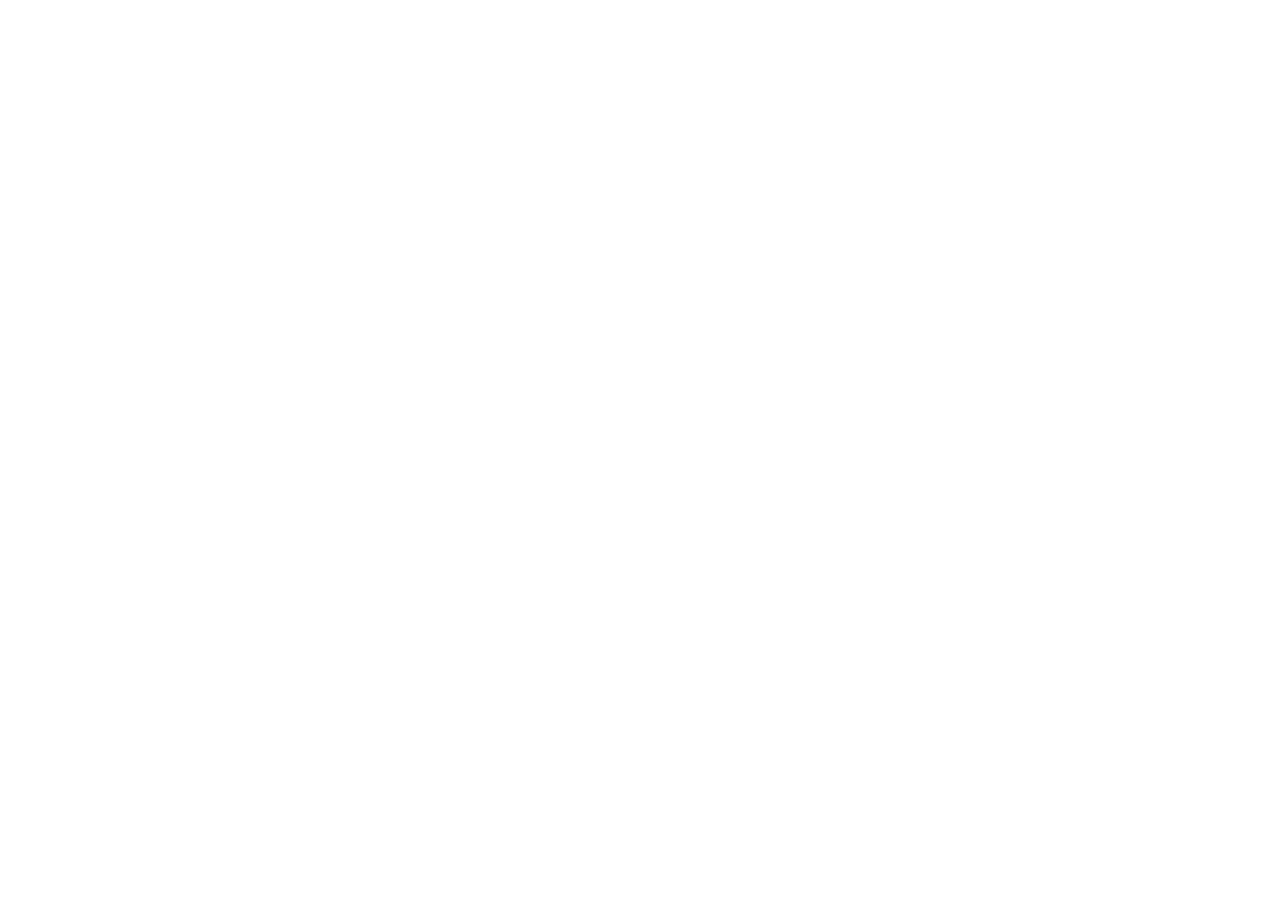
==== commit bab671a2: "Deploying to gh-pages from @ dmitrykuzan/GULP@fdb4e2babaf0cc44162eb0475384620dc70ef47c 🚀" ====
--- a/index.html
+++ b/index.html
@@ -1,1761 +1,15 @@
-<!DOCTYPE html>
-≪≪≪< HEAD
-<html lang="ru">
-  <head>
-    <title>Gulp starter V3</title>
-    <meta name="description" lang="ru" content="Описание сайта" />
-
-    <meta charset="UTF-8" />
-<meta name="viewport" content="width=device-width, initial-scale=1.0" />
-
-<link
-  rel="preload"
-  href="fonts/Gilroy-Bold.woff2"
-  as="font"
-  type="font/woff2"
-  crossorigin
-/>
-<link
-  rel="preload"
-  href="fonts/Gilroy-ExtraBold.woff2"
-  as="font"
-  type="font/woff2"
-  crossorigin
-/>
-<link
-  rel="preload"
-  href="fonts/Gilroy-Medium.woff2"
-  as="font"
-  type="font/woff2"
-  crossorigin
-/>
-<link
-  rel="preload"
-  href="fonts/Gilroy-Regular.woff2"
-  as="font"
-  type="font/woff2"
-  crossorigin
-/>
-<link
-  rel="preload"
-  href="fonts/Gilroy-SemiBold.woff2"
-  as="font"
-  type="font/woff2"
-  crossorigin
-/>
-<link
-  rel="preload"
-  href="fonts/Poppins-Medium.woff2"
-  as="font"
-  type="font/woff2"
-  crossorigin
-/>
-<link
-  rel="preload"
-  href="fonts/Poppins-Regular.woff2"
-  as="font"
-  type="font/woff2"
-  crossorigin
-/>
-<link
-  rel="preload"
-  href="fonts/Poppins-SemiBold.woff2"
-  as="font"
-  type="font/woff2"
-  crossorigin
-/>
-
-<link rel="apple-touch-icon" sizes="180x180" href="/apple-touch-icon.png" />
-<link rel="icon" type="image/png" sizes="32x32" href="/favicon-32x32.png" />
-<link rel="icon" type="image/png" sizes="16x16" href="/favicon-16x16.png" />
-<link rel="manifest" href="/site.webmanifest" />
-<link rel="mask-icon" href="/safari-pinned-tab.svg" color="#ffffff" />
-<meta name="msapplication-TileColor" content="#ffffff" />
-<meta name="theme-color" content="#ffffff" />
-
-<link rel="stylesheet" href="css/style.css" />
-<script defer src="js/script.js"></script>
-
-  </head>
-=======
-<html lang="en">
-
-<head>
-  <title>Bizzo Casino</title>
-  <meta name="description" lang="en" content="description site">
-
-  <meta charset="UTF-8" />
-<meta name="viewport" content="width=device-width, initial-scale=1.0" />
-
-<link
-  rel="preload"
-  href="fonts/Gilroy-Bold.woff2"
-  as="font"
-  type="font/woff2"
-  crossorigin
-/>
-<link
-  rel="preload"
-  href="fonts/Gilroy-ExtraBold.woff2"
-  as="font"
-  type="font/woff2"
-  crossorigin
-/>
-<link
-  rel="preload"
-  href="fonts/Gilroy-Medium.woff2"
-  as="font"
-  type="font/woff2"
-  crossorigin
-/>
-<link
-  rel="preload"
-  href="fonts/Gilroy-Regular.woff2"
-  as="font"
-  type="font/woff2"
-  crossorigin
-/>
-<link
-  rel="preload"
-  href="fonts/Gilroy-SemiBold.woff2"
-  as="font"
-  type="font/woff2"
-  crossorigin
-/>
-<link
-  rel="preload"
-  href="fonts/Poppins-Medium.woff2"
-  as="font"
-  type="font/woff2"
-  crossorigin
-/>
-<link
-  rel="preload"
-  href="fonts/Poppins-Regular.woff2"
-  as="font"
-  type="font/woff2"
-  crossorigin
-/>
-<link
-  rel="preload"
-  href="fonts/Poppins-SemiBold.woff2"
-  as="font"
-  type="font/woff2"
-  crossorigin
-/>
-
-<link rel="apple-touch-icon" sizes="180x180" href="/apple-touch-icon.png" />
-<link rel="icon" type="image/png" sizes="32x32" href="/favicon-32x32.png" />
-<link rel="icon" type="image/png" sizes="16x16" href="/favicon-16x16.png" />
-<link rel="manifest" href="/site.webmanifest" />
-<link rel="mask-icon" href="/safari-pinned-tab.svg" color="#ffffff" />
-<meta name="msapplication-TileColor" content="#ffffff" />
-<meta name="theme-color" content="#ffffff" />
-
-<link rel="stylesheet" href="css/style.css" />
-<script defer src="js/script.js"></script>
-
-</head>
-
-<body>
-  <div class="wrapper" data-overlay="false">
-    <header class="header">
-  <div class="container">
-    <div class="header__wrapper">
-      <div class="logo">
-  <a href="/" aria-label="Go to main page">
-      <img src="img/LogoBizzo.svg" width="120" height="50" loading="lazy" alt="Logotype Bizzo Casino" />
-  </a>
-</div>
-
-      <nav class="menu" data-menu>
-  <ul class="menu__list list-reset">
-    <li class="menu__item">
-      <a href="games.html" class="menu__link" data-menu-item>Casino games</a>
-    </li>
-    <li class="menu__item">
-      <a href="promotions.html" class="menu__link" data-menu-item>Promotions</a>
-    </li>
-    <li class="menu__item">
-      <a href="payment.html" class="menu__link" data-menu-item>Payment</a>
-    </li>
-    <li class="menu__item">
-      <a href="vip.html" class="menu__link" data-menu-item>Vip & Loyalty programs</a>
-    </li>
-    <li class="menu__item">
-      <a href="faq.html" class="menu__link" data-menu-item>Faq</a>
-    </li>
-    <li class="menu__item">
-      <a href="reviews.html" class="menu__link" data-menu-item>Customers Review
-      </a>
-    </li>
-  </ul>
-</nav>
-
-      <button class="burger btn-reset" data-burger aria-label="Open navigation menu" aria-expanded="false">
-<span></span>
-</button>
-
-    </div>
-  </div>
-</header>
-
-    <main>
-      <section class="hero">
-  <div class="container">
-    <div class="hero__wrapper">
-      <div class="hero__text">
-        <h1 class="hero__title">Bizzo Casino <span>Review</span></h1>
-        <h2 class="hero__subtitle subtitle">
-          From Signing Up to Withdrawing Your Winnings
-        </h2>
-        <div class="hero__text-wrap">
-          <p>
-            Bizzo Casino has quite a stylish look and it shows from the moment
-            you land on the website. The software runs smoothly and makes it
-            quick to work your way around. The casino is easy to navigate and
-            transparent about everything related to gambling. You can find
-            answers to most questions right from the homepage and their customer
-            support can answer the rest. The online venue also has a strong
-            licensing, solid reputation, and player-focused approach.
-          </p>
-          <p>
-            Bizzo Casino has quite a stylish look and it shows from the moment
-            you land on the website. The software runs smoothly and makes it
-            quick to work your way around. The casino is easy to navigate and
-            transparent about everything related to gambling. You can find
-            answers to most questions right from the homepage and their customer
-            support can answer the rest. The online venue also has a strong
-            licensing, solid reputation, and player-focused approach.
-          </p>
-        </div>
-        <a
-          href="https://media.playamopartners.com/redirect.aspx?pid=158488&bid=2058&lpid=906"
-          target="_blank"
-          class="hero__btn main__btn"
-          >Go to main site</a
-        >
-      </div>
-      <div class="hero__img">
-        <a
-          href="https://media.playamopartners.com/redirect.aspx?pid=158488&bid=2058&lpid=906"
-          target="_blank"
-        >
-          <img
-            src="img/hero/hero@1x.png"
-            srcset="img/hero/hero@2x.png 2x"
-            width="735"
-            height="555"
-            loading="lazy"
-            alt="Bizzo Casino Review"
-          />
-        </a>
-      </div>
-    </div>
-  </div>
-</section>
-
-      <section class="info">
-  <div class="container">
-    <div class="info__wrapper">
-      <h2 class="info__title title">Basic Information About the Casino</h2>
-      <p class="info__description subtitle">
-        It’s imperative for an online gambling den to be regulated properly. Bizzo Casino has a valid license that lets it offer legit casino gambling. Being licensed means the determination of winnings is entirely a matter of chance. The license also makes sure the casino has met predetermined guidelines, as well as has policies in place to verify player identities and keep this data protected.
-      </p>
-      <ul class="info__cards">
-        <li class="info__card">
-            <h3 class="info__card-title">General Info</h3>
-            <ul class="info__item-wrap">
-              <li class="info__card-item">
-                <p class="info__card-name">Name</p>
-                <p class="info__card-value">Bizzo Casino</p>
-              </li>
-              <li class="info__card-item">
-                <p class="info__card-name">Website</p>
-                <p class="info__card-value">https://bizzocasino.com</p>
-              </li>
-              <li class="info__card-item">
-                <p class="info__card-name">Owner</p>
-                <p class="info__card-value">TechSolutions Group N.V.</p>
-              </li>
-              <li class="info__card-item">
-                <p class="info__card-name">Established</p>
-                <p class="info__card-value">18.08.2021</p>
-              </li>
-              <li class="info__card-item">
-                <p class="info__card-name">WIthdrawal limits</p>
-                <p class="info__card-value">
-                  Maximum withdrawal amount processed to player is<br> 4, 000 EUR a day<br> 16 000 EUR per week<br> 50 000 EUR per month<br> *or the equivalent in another currency
-                </p>
-              </li>
-              <li class="info__card-item">
-                <p class="info__card-name">License</p>
-                <p class="info__card-value">Curacao</p>
-              </li>
-              <li class="info__card-item">
-                <p class="info__card-name">Live games</p>
-                <p class="info__card-value">Yes</p>
-              </li>
-              <li class="info__card-item">
-                <p class="info__card-name">Affiliate program URL link</p>
-                <p class="info__card-value"></p>
-              </li>
-              <li class="info__card-item">
-                <p class="info__card-name">Live chat languages</p>
-                <p class="info__card-value">
-                  Russian, English, Germany, Portuguese, French, Spanish, Japanese
-                </p>
-              </li>
-              <li class="info__card-item">
-                <p class="info__card-name">email support languages</p>
-                <p class="info__card-value">
-                  Russian, English, Germany, Portuguese, French, Spanish, Japanese
-                </p>
-              </li>
-              <li class="info__card-item">
-                <p class="info__card-name">website languages</p>
-                <p class="info__card-value">
-                  En, De, Pl, En (Ca), Pt (WW), Es, Pt (Br), En (Au), Hu, En (Nz), Cz, Gr, It
-                </p>
-              </li>
-              <li class="info__card-item">
-                <p class="info__card-name">live chat 24h?</p>
-                <p class="info__card-value">Yes</p>
-              </li>
-              <li class="info__card-item">
-                <p class="info__card-name">VPN allowed?</p>
-                <p class="info__card-value">
-                  Using VPN to bypass provider’s block is strictly prohibited and may lead to confiscation of winnings
-                </p>
-              </li>
-            </ul>
-        </li>
-        <li class="info__card">
-            <h3 class="info__card-title">Additional Info</h3>
-            <ul class="info__item-wrap">
-              <li class="info__card-item">
-                <p class="info__card-name">Currencies</p>
-                <p class="info__card-value">
-                  EUR, USD, CAD, AUD, NZD, PLN, CZK, NOK, ARS, BGN, BRL, CHF, CLP, CNY, HUF, INR, IQD, JPY, MXN, MYR, NOK, PEN, PKR, PLN, RUB, THB, UAH, VND
-                </p>
-              </li>
-              <li class="info__card-item">
-                <p class="info__card-name">Payment methods</p>
-                <p class="info__card-value">
-                  Visa, MasterCard, Poli, Paysafecard, Skrill, Neteller, Neosurf voucher, Multiblanko, SOFORT, Interac e-Transfer, Interac Online, MiFInity, EcoPyz, Astropay, Jeton, Cathocode, COinspaid, Ezeewallet, Muchbetter, Inpay, Pay4fun, AstropayCard, Flexepin, Sticpay, Directa24
-                </p>
-              </li>
-              <li class="info__card-item">
-                <p class="info__card-name">Restricted countries</p>
-                <p class="info__card-value">
-                  Israel, United States of America, UNnited Lingdom, France and its overseas territories, Netherlands, Malta, United Arab EMirates, Turkey, Latvia, Dutch West Indies, Estonia, Belarus, Lithuania, Jersey and Curacao
-                </p>
-              </li>
-              <li class="info__card-item">
-                <p class="info__card-name">VIP program</p>
-                <p class="info__card-value">30 levels up to 150 000 EUR cash for the last level</p>
-              </li>
-              <li class="info__card-item">
-                <p class="info__card-name">First Deposit Bonus</p>
-                <p class="info__card-value">
-                  100% up to 100 EUR/$ (250 AUD, CAD, NZD) + 100 FS
-                </p>
-              </li>
-              <li class="info__card-item">
-                <p class="info__card-name">Second Deposit Bonus</p>
-                <p class="info__card-value">50% up to 300 EUR/$ (750 AUD, CAD, NZD) + 50 FS</p>
-              </li>
-              <li class="info__card-item">
-                <p class="info__card-name">Thursday Reload Bonus</p>
-                <p class="info__card-value">50% up to 200 EUR/$ (300 AUD, CAD, NZD) + 100 FS.
-                  Qualifying deposits must be made betwenn 00:00 and 23:59 on Thursday
-                  </p>
-              </li>
-              <li class="info__card-item">
-                <p class="info__card-name">Monday Free spins</p>
-                <p class="info__card-value">Up to 100 FS on deposit</p>
-              </li>
-              <li class="info__card-item">
-                <p class="info__card-name">Oracle Slot Race</p>
-                <p class="info__card-value">2000 EUR + 2000 FS (4000 EUR 1st Place) every 4 days</p>
-              </li>
-              <li class="info__card-item">
-                <p class="info__card-name">Luxury Table Battle</p>
-                <p class="info__card-value">500 EUR (150 EUR 1st Place) every 4 days</p>
-              </li>
-            </ul>
-        </li>
-      </ul>
-      </div>
-    </div>
-</section>
-
-      <section class="benefits">
-  <div class="container">
-    <h2 class="benefits__title title">
-      Why Bizzo Casino? Pros for Newbies and Sharps
-    </h2>
-    <p class="benefits__subtitle subtitle">
-      Who said you can’t have some quality entertainment if you don’t have a
-      casino nearby? You may not be able to enjoy a night in a crowded pub right
-      now or go on a trip to Las Vegas but, fortunately, you can have great fun
-      without leaving your house. As the table below shows, playing at Bizzo
-      Casino might be the next best decision to make.
-    </p>
-    <ul class="benefits__cards">
-      <li class="benefits__card">
-        <h3 class="benefits__card-title">Pros for beginners</h3>
-        <ul class="benefits__list">
-          <li class="benefits__item">
-            Unbeatable convenience of playing several quick rounds of table
-            games or spinning roulette wheels on the go.
-          </li>
-          <li class="benefits__item">
-            No fancy dress code is required and no special invitations are
-            needed.
-          </li>
-          <li class="benefits__item">
-            Endless options, so you don’t have to stick to one category.
-          </li>
-          <li class="benefits__item">
-            Established and reputable place that pays out all winnings,
-            including small amounts.
-          </li>
-          <li class="benefits__item">
-            You don’t have to wait for an eternity to get your winnings.
-          </li>
-          <li class="benefits__item">
-            Plenty of deposit and withdrawal options.
-          </p>
-          <li class="benefits__item">Generous welcome bonus for new players.</li>
-          <li class="benefits__item">
-            Advanced technology makes gambling easy to understand.
-          </li>
-        </ul>
-      </li>
-
-      <li class="benefits__card">
-        <h3 class="benefits__card-title">Pros for beginners</h3>
-        <ul class="benefits__list">
-          <li class="benefits__item">
-            No time or location limitations allow pro players to gamble at their
-            peak form, whether it’s early in the morning or late in the evening.
-          </li>
-          <li class="benefits__item">Virtual VIP rooms for a chance to win big.</li>
-          <li class="benefits__item">
-            Find the options you’re especially good at among thousands of games.
-          </li>
-          <li class="benefits__item">
-            Unique VIP bonuses for special clients, including increased withdrawal
-            limits.
-          </li>
-          <li class="benefits__item">
-            Extremely fast transactions for verified users.
-          </li>
-          <li class="benefits__item">
-            Unique payment methods, including cryptocurrencies.
-          </li>
-          <li class="benefits__item">Lots of reload bonuses for regulars.</li>
-          <li class="benefits__item">
-            Ultra-creative teams behind this online venue always have something up
-            their sleeve to surprise their loyal players.
-          </li>
-        </ul>
-      </li>
-    </ul>
-  </div>
-</section>
-
-      <section class="bonus">
-  <div class="container">
-    <div class="bonus__top">
-      <div class="bonus__top-text">
-        <h2 class="bonus__title title">Two-Tier Welcome Bonus</h2>
-        <p class="bonus__subtitle subtitle">
-          As a reputable website, Bizzo Casino offers a variety of bonuses and promotions to motivate players to join the website and improve the experience of players who deposit regularly. Their welcome bonus, for example, gives clients who sign up and make first deposits up to €/$400 and 150 free spins for famous slot machines. The sign-up deal is divided into two parts:
-        </p>
-      </div>
-      <div class="bonus__img">
-        <a href="https://media.playamopartners.com/redirect.aspx?pid=158488&bid=2058&lpid=906" target="_blank">
-          <img src="img/bonus/bonus@1x.png" srcset="img/bonus/bonus@2x.png 2x"  width="367" height="333" loading="lazy" alt="Two-Tier Welcome Bonus">
-        </a>
-      </div>
-    </div>
-
-    <div class="bonus__table">
-      <div class="bonus__info bonus__name">
-        <p>Bonus name</p>
-        <p>Bonus reward</p>
-        <p>Terms and conditions</p>
-      </div>
-      <div class="bonus__info bonus__item">
-        <p class="bonus__info-title">First deposit bonus</p>
-        <p class="bonus__info-text">Up to €/$ 100 and 100 free spins for Dig Dig Digger/Mechanical Clover.</p>
-        <p class="bonus__info-text">40x wagering requirement. Max bet size is €/$5.</p>
-      </div>
-      <div class="bonus__info bonus__item">
-        <p class="bonus__info-title">Second deposit bonus</p>
-        <p class="bonus__info-text">Up to €/$300 and 50 free spins for the exciting Johnny Cash or Elvis Frog in Vegas.
-        </p class="bonus__info-text">
-        <p>Bonus code CASH.<br> 40x wagering requirement.<br> Max bet size is €/$5</p>
-      </div>
-    </div>
-
-    <div class="bonus__steps">
-      <h3 class="bonus__steps-title">Three Steps to Get the Welcome Bonus</h3>
-      <p class="bonus__steps-subtitle">
-        This is a 100% match bonus given as a percentage of the total amount deposited for the first and second time. The steps to claim it are as follows:
-      </p>
-      <ul class="bonus__list">
-        <li>1. Create a new account and load it.</li>
-        <li>2. Enter a bonus code if there is any.</li>
-        <li>3. The bonus will be credited to you.</li>
-      </ul>
-    </div>
-  </div>
-</section>
-
-      <section class="promotion">
-  <div class="container">
-    <div class="promotion__wrapper">
-      <div class="promotion__text">
-        <h2 class="promotion__title title">Promotions for Loyal Players</h2>
-        <p class="promotion__subtitle subtitle">
-          When it comes to promotions for loyal players, Bizzo Casino does it
-          right. They allow you to claim bonuses twice a week and these aren’t
-          meager deals, far from it. The bottom line is that this is one of the
-          best gambling websites when it comes to rewards for regulars.
-          <span>Get Bonuses Every Monday and Thursday</span>
-        </p>
-        <a
-          href="https://media.playamopartners.com/redirect.aspx?pid=158488&bid=2058&lpid=906"
-          target="_blank"
-          class="promotion__btn main__btn"
-          >Go to main site</a
-        >
-      </div>
-      <div class="promotion__scroll-wrap">
-        <div class="promotion__table promotion__table--scroll">
-          <div class="promotion__item promotion__name">
-            <p>Promotion name</p>
-            <p>Bonus reward</p>
-            <p>Bonus terms</p>
-          </div>
-          <div class="promotion__item promotion__default">
-            <p>Monday Free Spins</p>
-            <p>
-              Up to 100 free spins for Pragmatic Play’s Cash Elevator or BGaming
-              Avalon: The Lost Kingdom
-            </p>
-            <p>
-              Every Monday, deposit at least €/$20, 50 FS for top-ups over
-              €/$50, and 100 FS for adding over €/$100 to your account. The
-              bonus code is SPIN.
-            </p>
-          </div>
-          <div class="promotion__item promotion__default">
-            <p>Thursday Reload Bonus</p>
-            <p>Up to a whopping €/$200 and 100 free spins.</p>
-            <p>Deposit least €/$20 on Thursday. The bonus code is THU.</p>
-          </div>
-        </div>
-      </div>
-    </div>
-  </div>
-</section>
-
-      <section class="tournay">
-  <div class="container">
-    <div class="tournay__wrapper">
-      <div class="tournay__text-wrap">
-        <h2 class="tournay__title title">
-          How to Participate in Casino Tournaments
-        </h2>
-        <p class="tournay__subtitle subtitle">
-          Bizzo Casino has several tournaments with different prizes. This is
-          how they work in a nutshell:
-        </p>
-        <ul class="tournay__list">
-          <li>
-            1.   You play and collect points by performing certain
-            actions.
-          </li>
-          <li>
-            2.   The leaderboard is updated in real time, so you can
-            follow your progress easily.
-          </li>
-          <li>
-            3.   To participate, you should load your account at least
-            once.
-          </li>
-          <li>4.   The objective is to rank as high as possible.</li>
-          <li>
-            5.   The top players receive especially bountiful prizes.
-          </li>
-          <li>
-            6.   The rest of the prize pool is divided between ranked
-            participants.
-          </li>
-        </ul>
-      </div>
-      <div class="tournay__img">
-        <a
-          href="https://media.playamopartners.com/redirect.aspx?pid=158488&bid=2058&lpid=906"
-          target="_blank"
-        >
-          <img
-            src="img/tournay/tournay@1x.png"
-            srcset="img/tournay/tournay@2x.png 2x"
-            width="521"
-            height="344"
-            loading="lazy"
-            alt="How to Participate in Casino Tournaments"
-          />
-        </a>
-      </div>
-    </div>
-  </div>
-</section>
-
-      <section class="three">
-  <div class="container">
-    <h2 class="three__title title">Three Steps to Get the Welcome Bonus</h2>
-    <p class="three__subtitle subtitle">
-      Right now, there are two scheduled tournaments: for slot machine fans and table game aficionados.
-    </p>
-    <div class="three__wrapper">
-      <div class="info__cards">
-        <div class="info__card">
-            <h3 class="info__card-title">First tournament:</h3>
-            <div class="info__item-wrap">
-              <div class="info__card-item">
-                <p class="info__card-name">Name</p>
-                <p class="info__card-value">Oracle Slot Race</p>
-              </div>
-              <div class="info__card-item">
-                <p class="info__card-name">Prize pot</p>
-                <p class="info__card-value">€/$2,000 and 2000 free spins</p>
-              </div>
-              <div class="info__card-item">
-                <p class="info__card-name">Duration</p>
-                <p class="info__card-value">One day</p>
-              </div>
-              <div class="info__card-item">
-                <p class="info__card-name">How to collect points</p>
-                <p class="info__card-value">
-                  1Place bets on slot machines (€/$1 = 1 point)
-                </p>
-              </div>
-              <div class="info__card-item">
-                <p class="info__card-name">Wagering requirement</p>
-                <p class="info__card-value">x3 in 14 days</p>
-              </div>
-            </div>
-        </div>
-        <div class="info__card">
-            <h3 class="info__card-title">Second tournament:</h3>
-            <div class="info__item-wrap">
-              <div class="info__card-item">
-                <p class="info__card-name">Name</p>
-                <p class="info__card-value">Luxury Table Battle</p>
-              </div>
-              <div class="info__card-item">
-                <p class="info__card-name">Prize pot</p>
-                <p class="info__card-value">€/$1,000</p>
-              </div>
-              <div class="info__card-item">
-                <p class="info__card-name">Duration</p>
-                <p class="info__card-value">Three days</p>
-              </div>
-              <div class="info__card-item">
-                <p class="info__card-name">How to collect points</p>
-                <p class="info__card-value">Place bets on live dealer games (€/$1 = 1 point)</p>
-              </div>
-              <div class="info__card-item">
-                <p class="info__card-name">Wagering requirement</p>
-                <p class="info__card-value">x3 in 7 days</p>
-              </div>
-            </div>
-        </div>
-      </div>
-    </div>
-  </div>
-</section>
-
-      <section class="vip">
-  <div class="container">
-    <div class="tournay__wrapper">
-      <div class="vip__text-wrap">
-        <h2 class="tournay__title title">VIP Program</h2>
-        <p class="tournay__subtitle subtitle">
-          This is a program that rewards players who play real-money games at
-          this casino. The program includes next-level rewards like free cash
-          and spins, giving bettors the incentive to reach new heights. Here are
-          its participation terms:
-        </p>
-        <ul class="tournay__list">
-          <li>
-            1.   Make your first deposit to enroll in the program.
-          </li>
-          <li>
-            2.   Collect points by playing at the casino (1P =
-            €/$12.5)
-          </li>
-          <li>3.   Wager your prizes within seven days.</li>
-        </ul>
-      </div>
-      <div class="tournay__img">
-        <a
-          href="https://media.playamopartners.com/redirect.aspx?pid=158488&bid=2058&lpid=906"
-          target="_blank"
-        >
-          <img
-            src="img/vip/vip@1x.png"
-            srcset="img/vip/vip@2x.png 2x"
-            loading="lazy"
-            width="485"
-            height="315"
-            alt="VIP Program"
-          />
-        </a>
-      </div>
-    </div>
-    <div class="vip__table">
-      <h3 class="vip__table-title">VIP Reward Table</h3>
-      <div class="bonus__table vip__table">
-        <div class="bonus__info bonus__name">
-          <p>VIP Level</p>
-          <p>Reward</p>
-          <p>Number of points</p>
-        </div>
-        <div class="bonus__info bonus__item">
-          <p class="bonus__info-title">Diamond 1</p>
-          <p class="bonus__info-text">10 Free spins</p>
-          <p class="bonus__info-text">25</p>
-        </div>
-        <div class="bonus__info bonus__item">
-          <p class="bonus__info-title">Diamond 2</p>
-          <p class="bonus__info-text">20 Free spins</p>
-          <p class="bonus__info-text">50</p>
-        </div>
-        <div class="bonus__info bonus__item">
-          <p class="bonus__info-title">Diamond 3</p>
-          <p class="bonus__info-text">50 Free Spins</p>
-          <p class="bonus__info-text">100</p>
-        </div>
-        <div class="bonus__info bonus__item">
-          <p class="bonus__info-title">Diamond 4</p>
-          <p class="bonus__info-text">75 Free Spins</p>
-          <p class="bonus__info-text">175</p>
-        </div>
-        <div class="bonus__info bonus__item">
-          <p class="bonus__info-title">Diamond 5</p>
-          <p class="bonus__info-text">100 Free Spins</p>
-          <p class="bonus__info-text">300</p>
-        </div>
-        <div class="bonus__info bonus__item">
-          <p class="bonus__info-title">Diamond 6</p>
-          <p class="bonus__info-text">5 EUR</p>
-          <p class="bonus__info-text">500</p>
-        </div>
-        <div class="bonus__info bonus__item">
-          <p class="bonus__info-title">Diamond 7</p>
-          <p class="bonus__info-text">10 EUR</p>
-          <p class="bonus__info-text">1 000</p>
-        </div>
-        <div class="bonus__info bonus__item">
-          <p class="bonus__info-title">Diamond 8</p>
-          <p class="bonus__info-text">15 EUR</p>
-          <p class="bonus__info-text">1 750</p>
-        </div>
-        <div class="bonus__info bonus__item">
-          <p class="bonus__info-title">Diamond 9</p>
-          <p class="bonus__info-text">20 EUR</p>
-          <p class="bonus__info-text">2 750</p>
-        </div>
-        <div class="bonus__info bonus__item">
-          <p class="bonus__info-title">Diamond 10</p>
-          <p class="bonus__info-text">30 EUR</p>
-          <p class="bonus__info-text">4 000</p>
-        </div>
-        <div class="bonus__info bonus__item">
-          <p class="bonus__info-title">Diamond 11</p>
-          <p class="bonus__info-text">50 EUR</p>
-          <p class="bonus__info-text">5 500</p>
-        </div>
-        <div class="bonus__info bonus__item">
-          <p class="bonus__info-title">Diamond 12</p>
-          <p class="bonus__info-text">75 EUR</p>
-          <p class="bonus__info-text">8 000</p>
-        </div>
-        <div class="bonus__info bonus__item">
-          <p class="bonus__info-title">Diamond 13</p>
-          <p class="bonus__info-text">100 EUR</p>
-          <p class="bonus__info-text">12 000</p>
-        </div>
-        <div class="bonus__info bonus__item">
-          <p class="bonus__info-title">Diamond 14</p>
-          <p class="bonus__info-text">150 EUR</p>
-          <p class="bonus__info-text">17 000</p>
-        </div>
-        <div class="bonus__info bonus__item">
-          <p class="bonus__info-title">Diamond 15</p>
-          <p class="bonus__info-text">200 EUR</p>
-          <p class="bonus__info-text">23 000</p>
-        </div>
-        <div class="bonus__info bonus__item">
-          <p class="bonus__info-title">Diamond 16</p>
-          <p class="bonus__info-text">300 EUR</p>
-          <p class="bonus__info-text">30 000</p>
-        </div>
-        <div class="bonus__info bonus__item">
-          <p class="bonus__info-title">Diamond 17</p>
-          <p class="bonus__info-text">500 EUR</p>
-          <p class="bonus__info-text">40 000</p>
-        </div>
-        <div class="bonus__info bonus__item">
-          <p class="bonus__info-title">Diamond 18</p>
-          <p class="bonus__info-text">750 EUR</p>
-          <p class="bonus__info-text">55 000</p>
-        </div>
-        <div class="bonus__info bonus__item">
-          <p class="bonus__info-title">Diamond 19</p>
-          <p class="bonus__info-text">1000 EUR</p>
-          <p class="bonus__info-text">80 000</p>
-        </div>
-        <div class="bonus__info bonus__item">
-          <p class="bonus__info-title">Diamond 20</p>
-          <p class="bonus__info-text">1500 EUR</p>
-          <p class="bonus__info-text">120 000</p>
-        </div>
-        <div class="bonus__info bonus__item">
-          <p class="bonus__info-title">Diamond 21</p>
-          <p class="bonus__info-text">2000 EUR</p>
-          <p class="bonus__info-text">175 000</p>
-        </div>
-        <div class="bonus__info bonus__item">
-          <p class="bonus__info-title">Diamond 22</p>
-          <p class="bonus__info-text">3000 EUR</p>
-          <p class="bonus__info-text">250 000</p>
-        </div>
-        <div class="bonus__info bonus__item">
-          <p class="bonus__info-title">Diamond 23</p>
-          <p class="bonus__info-text">5000 EUR</p>
-          <p class="bonus__info-text">350 000</p>
-        </div>
-        <div class="bonus__info bonus__item">
-          <p class="bonus__info-title">Diamond 24</p>
-          <p class="bonus__info-text">7500 EUR</p>
-          <p class="bonus__info-text">500 000</p>
-        </div>
-        <div class="bonus__info bonus__item">
-          <p class="bonus__info-title">Diamond 25</p>
-          <p class="bonus__info-text">10 000 EUR</p>
-          <p class="bonus__info-text">750 000</p>
-        </div>
-        <div class="bonus__info bonus__item">
-          <p class="bonus__info-title">Diamond 26</p>
-          <p class="bonus__info-text">15 000 EUR</p>
-          <p class="bonus__info-text">1 250 000</p>
-        </div>
-        <div class="bonus__info bonus__item">
-          <p class="bonus__info-title">Diamond 27</p>
-          <p class="bonus__info-text">25 000 EUR</p>
-          <p class="bonus__info-text">3 000 000</p>
-        </div>
-        <div class="bonus__info bonus__item">
-          <p class="bonus__info-title">Diamond 28</p>
-          <p class="bonus__info-text">50 000 EUR</p>
-          <p class="bonus__info-text">5 000 000</p>
-        </div>
-        <div class="bonus__info bonus__item">
-          <p class="bonus__info-title">Diamond 29</p>
-          <p class="bonus__info-text">100 000 EUR</p>
-          <p class="bonus__info-text">10 000 000</p>
-        </div>
-        <div class="bonus__info bonus__item">
-          <p class="bonus__info-title">Diamond 30</p>
-          <p class="bonus__info-text">150 000 EUR</p>
-          <p class="bonus__info-text">15 000 000</p>
-        </div>
-      </div>
-    </div>
-  </div>
-</section>
-
-      <section class="slots">
-  <div class="container">
-    <div class="slots__wrapper">
-      <div class="promotion__text">
-        <h2 class="promotion__title title">New and Popular Online Slots</h2>
-        <p class="promotion__subtitle subtitle">
-          While preparing this review, we discovered a large collection of
-          online slots. You’ll get to place bets on classic casino games, new
-          slots, games with progressive jackpots, bonus-buy fruit machines, and
-          much more. All games can be found on the 'Games' page under the
-          'Slots' tab. If you don’t know where to start, here are the most
-          popular titles at this casino.
-        </p>
-        <a
-          href="https://media.playamopartners.com/redirect.aspx?pid=158488&bid=2058&lpid=906"
-          target="_blank"
-          class="promotion__btn main__btn"
-          >Go to main site</a
-        >
-      </div>
-      <div class="promotion__table">
-        <div class="promotion__item promotion__name slots__item">
-          <p>Slot Name</p>
-          <p>First Producer (game developer)</p>
-        </div>
-        <div class="promotion__item promotion__default slots__item">
-          <p>Wolf Gold</p>
-          <p>pragmaticplay</p>
-        </div>
-        <div class="promotion__item promotion__default slots__item">
-          <p>Elvis Frog in Vegas</p>
-          <p>bgaming</p>
-        </div>
-        <div class="promotion__item promotion__default slots__item">
-          <p>It’s a Joker</p>
-          <p>felixgaming</p>
-        </div>
-        <div class="promotion__item promotion__default slots__item">
-          <p>Book of Anunnaki</p>
-          <p>felixgaming</p>
-        </div>
-        <div class="promotion__item promotion__default slots__item">
-          <p>Under the Fifth SUn</p>
-          <p>felixgaming</p>
-        </div>
-      </div>
-    </div>
-  </div>
-</section>
-
-      <section class="soft">
-  <div class="container">
-    <h3 class="soft__title">Top-Notch Software Developers</h3>
-    <p class="soft__subtitle subtitle">
-      You’ll find a range of software providers available at Bizzo Casino and
-      the selection includes industry giants like
-    </p>
-    <ul class="soft__items">
-      <li class="soft__item">
-        <img
-          width="150"
-          height="30"
-          src="img/soft/soft-1.svg"
-          loading="lazy"
-          alt="logo developers"
-        />
-      </li>
-      <li class="soft__item">
-        <img
-          width="150"
-          height="30"
-          src="img/soft/soft-2.svg"
-          loading="lazy"
-          alt="logo developers"
-        />
-      </li>
-      <li class="soft__item">
-        <picture>
-          <source
-            srcset="img/soft/soft-3@1x.avif 1x, img/soft/soft-3@2x.avif 2x"
-            type="image/avif"
-          />
-          <source
-            srcset="img/soft/soft-3@1x.webp 1x, img/soft/soft-3@2x.webp 2x"
-            type="image/webp"
-          />
-          <img
-            src="img/soft/soft-3@1x.png"
-            srcset="img/soft/soft-3@2x.png"
-            width="150"
-            height="30"
-            loading="lazy"
-            alt="logo developers"
-          />
-        </picture>
-      </li>
-      <li class="soft__item">
-        <img
-          width="150"
-          height="30"
-          src="img/soft/soft-4.svg"
-          loading="lazy"
-          alt="logo developers"
-        />
-      </li>
-      <li class="soft__item">
-        <picture>
-          <source
-            srcset="img/soft/soft53@1x.avif 1x, img/soft/soft-5@2x.avif 2x"
-            type="image/avif"
-          />
-          <source
-            srcset="img/soft/soft-5@1x.webp 1x, img/soft/soft-5@2x.webp 2x"
-            type="image/webp"
-          />
-          <img
-            src="img/soft/soft-5@x1.png"
-            srcset="img/soft/soft-5@2x.png"
-            width="150"
-            height="30"
-            loading="lazy"
-            alt="logo developers"
-          />
-        </picture>
-      </li>
-      <li class="soft__item">
-        <img
-          width="150"
-          height="30"
-          src="img/soft/soft-6.svg"
-          loading="lazy"
-          alt="logo developers"
-        />
-      </li>
-    </ul>
-    <p class="soft__bottom-text">
-      These providers offer a large selection of games, from video slots to
-      table games like roulette and blackjack, to live dealer games and beyond.
-    </p>
-  </div>
-</section>
-
-      <section class="online">
-  <div class="container">
-    <div class="online__title-wrap">
-      <h2 class="online__title title">Online games providers</h2>
-      <a
-        class="online__link link__btn"
-        href="https://media.playamopartners.com/redirect.aspx?pid=158488&bid=2058&lpid=906"
-        target="_blank"
-        aria-label="Go to main site"
-      >
-        Check on main website
-      </a>
-    </div>
-    <p class="online__subtitle subtitle">
-      We found a fair number of table games at Bizzo Casino that are located on
-      the 'Games' page. Roulette and blackjack are two major games from this
-      category, so they have their own separate tabs. Poker and baccarat are
-      also offered in a number of variations and their betting limits are
-      generally quite low. Still, if you’re a high-roller, you will find plenty
-      of VIP tables to play at high stakes.
-    </p>
-    <div class="online__items">
-      <div class="online__item online__item--1">
-        <h3 class="online__item-title">Blackjack</h3>
-        <p class="online__item-subtitle">
-          American, Atlantic City, Back, Multihand, 3-hand, Low, Lucky Sevens,
-          VIP, Royal Pairs, Surrender, European blackjack.
-        </p>
-      </div>
-      <div class="online__item online__item--2">
-        <h3 class="online__item-title">Roulette</h3>
-        <p class="online__item-subtitle">
-          American, European, French, 3D, VIP, Gold, Lucky, Maxi, Neon,
-          Advanced, Diamond, Zoom roulette.
-        </p>
-      </div>
-      <div class="online__item online__item--3">
-        <h3 class="online__item-title">Poker</h3>
-        <p class="online__item-subtitle">
-          Caribbean, Texas Hold’em, Oasis, Triple Edge, Trey, 4 of a Kind, All
-          American, Bonus, Three Card, Magic, Turbo poker.
-        </p>
-      </div>
-      <div class="online__item online__item--4">
-        <h3 class="online__item-title">Baccarat</h3>
-        <p class="online__item-subtitle">
-          3D, 777, No Commission, Big Win, VIP, PRO, Mini baccarat.
-        </p>
-      </div>
-    </div>
-  </div>
-</section>
-
-      <section class="play">
-  <div class="container">
-    <h2 class="play__title title">How to Play Live Casino Games</h2>
-    <p class="play__subtitle subtitle">
-      Before you launch your first live dealer game at Bizzo Casino, you need to
-      create an account. This is a typical measure taken by all online casinos.
-      Once you have your account, starting a live game is a piece of cake:
-    </p>
-    <div class="play__wrapper">
-      <ul class="play__list">
-        <li class="play__item play__item--1">Log in and make a deposit.</li>
-        <li class="play__item play__item--2">Go to the live dealer lobby.</li>
-        <li class="play__item play__item--3">
-          Select the game you want to play.
-        </li>
-        <li class="play__item play__item--4">
-          You will be included in a live session.
-        </li>
-        <li class="play__item play__item--5">
-          With the help of your dealer, you can start placing bets.
-        </li>
-      </ul>
-      <div class="play__img">
-        <a
-          href="https://media.playamopartners.com/redirect.aspx?pid=158488&bid=2058&lpid=906"
-          target="_blank"
-        >
-          <img src="img/play/play-img.svg" loading="lazy" width="266" height="327" alt="How to Play Live Casino Games" />
-        </a>
-      </div>
-    </div>
-    <h3 class="play__title-how">How to Participate in Casino Tournaments</h3>
-    <div class="play__how-subtitle">
-      <p class="subtitle">
-        The live casino section is powered by the best software developers, such
-        as Evolution, Ezugi, Lucky Streak, Pragmatic Play, and Swintt. You’ll
-        get to play almost all games created by these star companies in one
-        place, so boredom has no chances of creeping in.
-      </p>
-      <p class="subtitle">
-        The lobby at Bizzo Casino includes all the classics — live roulette,
-        blackjack, baccarat, and poker — along with many less common options,
-        such as Monopoly and Dream Catcher. You can even play sports games, such
-        as Basketball on Demand and different football leagues.
-      </p>
-    </div>
-  </div>
-</section>
-
-      <section class="jackpot">
-  <div class="container">
-    <h2 class="jackpot__title title">What Are Progressive Jackpots?</h2>
-    <p class="jackpot__subtitle subtitle">
-      These are a special category of slot machines that have huge additional
-      prizes that keep rising when players bet on the game. With jackpots
-      running into thousands of dollars, it’s not a surprise they are a popular
-      category on iGaming platforms. And the cash prize gets bigger and bigger
-      unless one lucky player grabs it. The jackpot size is displayed in real
-      time, so everyone can see it grow. When the money is won, the jackpot is
-      reset to a predetermined amount and starts rising again.
-    </p>
-    <div class="jackpot__wrapper">
-      <div class="jackpot__content">
-        <h2 class="jackpot__content-title title">
-          Mobile Accessibility of Bizzo Casino
-        </h2>
-        <p class="jackpot__content-subtitle subtitle">
-          This is a user-friendly website that works on the majority of mobile
-          devices, including iPhones and Android tablets. You just need a
-          working internet connection and, when you open the website in your
-          mobile browser, you will automatically be taken to its
-          mobile-optimized version.
-        </p>
-        <div class="promotion__table">
-          <div class="promotion__item promotion__name jackpot__item">
-            <p>Android app</p>
-            <p>iOS app</p>
-            <p>Other mobile-friendly options</p>
-          </div>
-          <div class="promotion__item promotion__default jackpot__item">
-            <p>Not available</p>
-            <p>Not available</p>
-            <p>
-              Users with any mobile device can open the casino website in their
-              mobile browser.
-            </p>
-          </div>
-        </div>
-      </div>
-      <div class="jackpot__img">
-        <a
-          href="https://media.playamopartners.com/redirect.aspx?pid=158488&bid=2058&lpid=906"
-          target="_blank"
-        >
-          <img
-            src="img/jackpot/jackpot@1x.png"
-            srcset="img/jackpot/jackpot@2x.png 2x"
-            loading="lazy"
-            width="467"
-            height="476"
-            alt="What Are Progressive Jackpots"
-          />
-        </a>
-      </div>
-    </div>
-  </div>
-</section>
-
-      <div class="payment">
-  <div class="container">
-    <div class="payment__wrapper">
-      <div class="promotion__text">
-        <h2 class="promotion__title title">
-          International Payment Methods at Bizzo Casino
-        </h2>
-        <p class="promotion__subtitle subtitle">
-          You’ll find a massive number of banking methods available at Bizzo
-          Casino as it caters to players from all over the world. You can
-          deposit and withdraw money via the following:
-        </p>
-        <a
-          href="https://media.playamopartners.com/redirect.aspx?pid=158488&bid=2058&lpid=906"
-          target="_blank"
-          class="promotion__btn main__btn"
-          >Go to main site</a
-        >
-      </div>
-      <div class="promotion__table">
-        <div class="promotion__item promotion__name">
-          <p>Method</p>
-          <p>Deposit</p>
-          <p>Withdrawal</p>
-        </div>
-        <div class="promotion__item promotion__default">
-          <p>Visa and Mastercard</p>
-          <p>Yes, instant</p>
-          <p>Not available</p>
-        </div>
-        <div class="promotion__item promotion__default">
-          <p>E-Wallets, such as Skrill and Neteller</p>
-          <p>Yes, instant</p>
-          <p>Yes, instant</p>
-        </div>
-        <div class="promotion__item promotion__default">
-          <p>Cryptocurrencies</p>
-          <p>Yes, instant</p>
-          <p>Yes, instant</p>
-        </div>
-        <div class="promotion__item promotion__default">
-          <p>Bank transfer</p>
-          <p>Not available</p>
-          <p>Yes, between 1 and 5 days</p>
-        </div>
-      </div>
-    </div>
-    <p class="payment__subtitle subtitle">
-      There are no fees attached to deposits and withdrawals. You can reach out
-      to the support team and ask about transaction times and bet limits of the
-      banking option you’d like to use.
-    </p>
-  </div>
-</div>
-
-      <section class="money">
-  <div class="container">
-    <h2 class="money__title title">How to Withdraw Money</h2>
-    <p class="money__subtitle subtitle">
-      With a license from Curacao, this casino is subject to strict regulations and it means you should complete a verification check (KYC) before withdrawing money. This includes providing your email address and proof of identity, such as your ID card. You should also verify your age before requesting your first withdrawal.
-    </p>
-  </div>
-</section>
-
-      <section class="terms">
-  <div class="container">
-    <h2 class="terms__title title">Basic T&C of Bizzo Casino</h2>
-    <div class="terms__wrapper">
-      <div class="terms__table">
-        <div class="terms__items">
-          <p class="terms__name">Minimum age for signing up</p>
-          <p class="terms__value">18 years old</p>
-        </div>
-        <div class="terms__items">
-          <p class="terms__name">Max win restriction when using bonuses</p>
-          <p class="terms__value">€/$10,000</p>
-        </div>
-        <div class="terms__items">
-          <p class="terms__name">Max bet size when wagering a bonus</p>
-          <p class="terms__value">€/$5</p>
-        </div>
-        <div class="terms__items">
-          <p class="terms__name">Min deposit amount to get a bonus</p>
-          <p class="terms__value">€/$20</p>
-        </div>
-        <div class="terms__items">
-          <p class="terms__name">Wagering requirement</p>
-          <p class="terms__value">40x</p>
-        </div>
-        <div class="terms__items">
-          <p class="terms__name">Contribution rate towards wagering requirements</p>
-          <p class="terms__value">
-            100% slots, table and live dealer games do not contribute to the wagering.
-          </p>
-        </div>
-      </div>
-    </div>
-  </div>
-</section>
-
-      <section class="about">
-  <div class="container">
-    <h2 class="about__title title">Everything About Self-Exclusion and Responsible Gaming</h2>
-    <p class="about__subtitle">
-      Self-exclusion means asking the casino to exclude you from gambling with them for a certain period of time. As a licensed website, Bizzo Casino provides all clients with this option, allowing them to self-exclude to prevent further betting on casino games. They can also give you contacts of helplines that offer confidential advice and counseling.
-    </p>
-    <div class="about__list-wrapper">
-      <h4 class="about__list-title">This is how self-exclusion works: </h4>
-      <ul class="about__list">
-        <li>You will be excluded for an agreed period of time.</li>
-        <li>You will be removed from email lists.</li>
-        <li>
-          You should wait until the self-exclusion period expires to gamble on the website again.
-        </li>
-      </ul>
-      <p class="about__descr">
-        Bizzo Casino wants its clients to enjoy games and have fun, thus it takes Responsible Gaming seriously and offers entertainment only to people over the age limit. All games presented on the website are fully compliant with Responsible Gaming requirements and support the newest industry regulations.
-      </p>
-    </div>
-    <h3 class="about__how-title">How to Terminate Your Account</h3>
-    <div class="about__how-wrap">
-      <p class="about__how-subtitle">
-        Bizzo Casino has a procedure that allows players to request to close their accounts. You can usually find everything about account termination and suspension in the Terms and Conditions. In general, here is how it works:
-      </p>
-      <ul class="about__how-list">
-        <li>Contact the team via live chat.</li>
-        <li>Request termination of your account.</li>
-        <li>Confirm your request.</li>
-      </ul>
-      <p class="about__how-descr">
-        If you have funds on your balance, don’t forget to withdraw it. When your account is deleted, you will receive a confirmation email.
-      </p>
-    </div>
-  </div>
-</section>
-
-      <section class="support">
-  <div class="container">
-    <div class="support__wrapper">
-      <div class="support__content">
-        <h2 class="support__title title">How to Contact Customer Support</h2>
-        <p class="support__subtitle subtitle">
-          Bizzo Casino has fantastic customer support channels and a team of
-          agents who go above and beyond to help players. There are three ways
-          to contact them:
-        </p>
-        <div class="support__scroll-wrap">
-          <div class="promotion__table support__table support__table--scroll">
-            <div class="promotion__item promotion__name jackpot__item">
-              <p>Live chat</p>
-              <p>Email</p>
-              <p>Online form</p>
-            </div>
-            <div class="promotion__item promotion__default jackpot__item">
-              <p>Use a widget</p>
-              <p>support@bizzocasino.com</p>
-              <p>Use a contact form on the website</p>
-            </div>
-          </div>
-        </div>
-        <p class="support__descr">
-          Live chat is our recommended method of getting in touch. You can speak
-          with an agent in real time and have your query solved in minutes.
-        </p>
-      </div>
-      <div class="support__img">
-        <a
-          href="https://media.playamopartners.com/redirect.aspx?pid=158488&bid=2058&lpid=906"
-          target="_blank"
-        >
-          <img
-            src="img/support/support@1x.png"
-            srcset="img/support/support@2x.png 2x"
-            loading="lazy"
-            width="419"
-            height="348"
-            alt="How to Contact Customer Support"
-          />
-        </a>
-      </div>
-    </div>
-  </div>
-</section>
-
-      <section class="submit">
-  <div class="container">
-    <h2 class="submit__title title">How to Submit a Complaint</h2>
-    <p class="submit__subtitle subtitle">
-      In the past years, there haven’t been any serious complaints. As such, and given the casino’s responsive customer support, it is one of the most reliable websites where players are treated fairly. In the unlikely event, there is an email address for complaints: complaints@bizzocasino.com. Send them an email outlining the details and the casino will take care of the situation.
-    </p>
-  </div>
-</section>
-
-      <section class="final">
-  <div class="container">
-    <h2 class="final__title title">Final Thoughts</h2>
-    <p class="final__subtitle subtitle">
-      From the moment you open Bizz Casino, you’ll know this place doesn’t mess
-      around. It looks and feels like the kind of a gambling den you will enjoy
-      joining. This is a crypto casino with thousands of games, exciting
-      bonuses, and a generous loyalty system. Here you can play for crypto and
-      traditional money, access free payment methods, and contact customer
-      support anytime. All from your PC or mobile device.
-    </p>
-    <a
-      href="https://media.playamopartners.com/redirect.aspx?pid=158488&bid=2058&lpid=906"
-      target="_blank"
-      class="final__btn main__btn"
-      >Go to main site</a
-    >
-  </div>
-</section>
-
-      <section class="review">
-  <div class="container">
-    <div class="review__title-wrap">
-      <h2 class="review__title title">Customers Review</h2>
-      <a
-        class="review__link link__btn"
-        href="/reviews"
-        aria-label="Go to check review"
-      >
-        See all reviews
-      </a>
-    </div>
-    <div class="review__items">
-      <div class="review__item">
-        <div class="review__top-wrap">
-          <h3 class="review__item-title">Best live mode</h3>
-          <div class="review__stars">
-            <span class="review__star"></span>
-            <span class="review__star"></span>
-            <span class="review__star"></span>
-            <span class="review__star"></span>
-            <span class="review__star"></span>
-          </div>
-        </div>
-        <p class="review__text">
-          Lorem ipsum dolor sit amet, consectetur adipiscing elit. Neque cursus
-          nisl, felis magna ut. Felis consectetur cursus commodo feugiat blandit
-          massa risus proin lobortis. Auctor faucibus leo, arcu diam nullam
-          integer. Elit id suspendisse et bibendum.
-        </p>
-      </div>
-
-      <div class="review__item">
-        <div class="review__top-wrap">
-          <h3 class="review__item-title">Ideal Support</h3>
-          <div class="review__stars">
-            <span class="review__star"></span>
-            <span class="review__star"></span>
-            <span class="review__star"></span>
-            <span class="review__star"></span>
-            <span class="review__star"></span>
-          </div>
-        </div>
-        <p class="review__text">
-          Lorem ipsum dolor sit amet, consectetur adipiscing elit. Neque cursus
-          nisl, felis magna ut. Felis consectetur cursus commodo feugiat blandit
-          massa risus proin lobortis. Auctor faucibus leo, arcu diam nullam
-          integer. Elit id suspendisse et bibendum.
-        </p>
-      </div>
-
-      <div class="review__item">
-        <div class="review__top-wrap">
-          <h3 class="review__item-title">Nice Casino Games</h3>
-          <div class="review__stars">
-            <span class="review__star"></span>
-            <span class="review__star"></span>
-            <span class="review__star"></span>
-            <span class="review__star"></span>
-            <span class="review__star"></span>
-          </div>
-        </div>
-        <p class="review__text">
-          Lorem ipsum dolor sit amet, consectetur adipiscing elit. Neque cursus
-          nisl, felis magna ut. Felis consectetur cursus commodo feugiat blandit
-          massa risus proin lobortis. Auctor faucibus leo, arcu diam nullam
-          integer. Elit id suspendisse et bibendum.
-        </p>
-      </div>
-    </div>
-  </div>
-</section>
-
-      <section class="ask">
-  <div class="container">
-    <div class="ask__top-wrap">
-      <h2 class="ask__title title">Bizzo Casino Frequently Asked Questions</h2>
-      <a
-        class="ask__link link__btn"
-        aria-label="Go to check answers"
-        href="/faq"
-      >
-        See more answers
-      </a>
-    </div>
-    <ul class="ask__body">
-      <li
-        class="ask__wrap"
-        itemscope
-        itemprop="mainEntity"
-        itemtype="https://schema.org/Question"
-      >
-        <button class="ask__question" itemprop="name">
-          What age do I need to be to play at Bizzo Casino?
-        </button>
-        <div
-          class="ask__answer"
-          itemscope
-          itemprop="acceptedAnswer"
-          itemtype="https://schema.org/Answer"
-        >
-          <p itemprop="text">
-            Visit the casino website and click 'Register now'. Fill out a short
-            registration form to create an account.
-          </p>
-        </div>
-      </li>
-
-      <li
-        class="ask__wrap"
-        itemscope
-        itemprop="mainEntity"
-        itemtype="https://schema.org/Question"
-      >
-        <button class="ask__question" itemprop="name">
-          How do I create an account?
-        </button>
-        <div
-          class="ask__answer"
-          itemscope
-          itemprop="acceptedAnswer"
-          itemtype="https://schema.org/Answer"
-        >
-          <p itemprop="text">
-            Visit the casino website and click 'Register now'. Fill out a short
-            registration form to create an account.
-          </p>
-        </div>
-      </li>
-
-      <li
-        class="ask__wrap"
-        itemscope
-        itemprop="mainEntity"
-        itemtype="https://schema.org/Question"
-      >
-        <button class="ask__question" itemprop="name">
-          What is a welcome bonus?
-        </button>
-        <div
-          class="ask__answer"
-          itemscope
-          itemprop="acceptedAnswer"
-          itemtype="https://schema.org/Answer"
-        >
-          <p itemprop="text">
-            Visit the casino website and click 'Register now'. Fill out a short
-            registration form to create an account.
-          </p>
-        </div>
-      </li>
-
-      <li
-        class="ask__wrap"
-        itemscope
-        itemprop="mainEntity"
-        itemtype="https://schema.org/Question"
-      >
-        <button class="ask__question" itemprop="name">
-          What kind of games are offered?
-        </button>
-        <div
-          class="ask__answer"
-          itemscope
-          itemprop="acceptedAnswer"
-          itemtype="https://schema.org/Answer"
-        >
-          <p itemprop="text">
-            Visit the casino website and click 'Register now'. Fill out a short
-            registration form to create an account.
-          </p>
-        </div>
-      </li>
-
-      <li
-        class="ask__wrap"
-        itemscope
-        itemprop="mainEntity"
-        itemtype="https://schema.org/Question"
-      >
-        <button class="ask__question" itemprop="name">
-          What are live dealer games?
-        </button>
-        <div
-          class="ask__answer"
-          itemscope
-          itemprop="acceptedAnswer"
-          itemtype="https://schema.org/Answer"
-        >
-          <p itemprop="text">
-            Visit the casino website and click 'Register now'. Fill out a short
-            registration form to create an account.
-          </p>
-        </div>
-      </li>
-
-      <li
-        class="ask__wrap"
-        itemscope
-        itemprop="mainEntity"
-        itemtype="https://schema.org/Question"
-      >
-        <button class="ask__question" itemprop="name">
-          What are wagering requirements?
-        </button>
-        <div
-          class="ask__answer"
-          itemscope
-          itemprop="acceptedAnswer"
-          itemtype="https://schema.org/Answer"
-        >
-          <p itemprop="text">
-            Visit the casino website and click 'Register now'. Fill out a short
-            registration form to create an account.
-          </p>
-        </div>
-      </li>
-
-      <li
-        class="ask__wrap"
-        itemscope
-        itemprop="mainEntity"
-        itemtype="https://schema.org/Question"
-      >
-        <button class="ask__question" itemprop="name">
-          What are available banking methods?
-        </button>
-        <div
-          class="ask__answer"
-          itemscope
-          itemprop="acceptedAnswer"
-          itemtype="https://schema.org/Answer"
-        >
-          <p itemprop="text">
-            Visit the casino website and click 'Register now'. Fill out a short
-            registration form to create an account.
-          </p>
-        </div>
-      </li>
-    </ul>
-  </div>
-</section>
-
-    </main>
-    <footer class="footer">
-  <div class="container">
-    <div class="footer__wrapper"></div>
-  </div>
-</footer>
-
-  </div>
-</body>
-≫≫≫> c4ea6d83fd64b2138420762d67304a2481e5c81c
-
-  <body>
-    <div class="wrapper" data-overlay="false">
-      <header class="header">
-  <div class="container">
-    <div class="header__wrapper">
-      <div class="logo">
-  <a href="/" aria-label="Go to main page">
-      <img src="img/LogoBizzo.svg" width="120" height="50" loading="lazy" alt="Logotype Bizzo Casino" />
-  </a>
-</div>
-
-      <nav class="menu" data-menu>
-  <ul class="menu__list list-reset">
-    <li class="menu__item">
-      <a href="games.html" class="menu__link" data-menu-item>Casino games</a>
-    </li>
-    <li class="menu__item">
-      <a href="promotions.html" class="menu__link" data-menu-item>Promotions</a>
-    </li>
-    <li class="menu__item">
-      <a href="payment.html" class="menu__link" data-menu-item>Payment</a>
-    </li>
-    <li class="menu__item">
-      <a href="vip.html" class="menu__link" data-menu-item>Vip & Loyalty programs</a>
-    </li>
-    <li class="menu__item">
-      <a href="faq.html" class="menu__link" data-menu-item>Faq</a>
-    </li>
-    <li class="menu__item">
-      <a href="reviews.html" class="menu__link" data-menu-item>Customers Review
-      </a>
-    </li>
-  </ul>
-</nav>
-
-      <button class="burger btn-reset" data-burger aria-label="Open navigation menu" aria-expanded="false">
-<span></span>
-</button>
-
-    </div>
-  </div>
-</header>
-
-      <main><section class="hero">
-  <div class="container">
-    <div class="hero__wrapper">
-      <div class="hero__text">
-        <h1 class="hero__title">Bizzo Casino <span>Review</span></h1>
-        <h2 class="hero__subtitle subtitle">
-          From Signing Up to Withdrawing Your Winnings
-        </h2>
-        <div class="hero__text-wrap">
-          <p>
-            Bizzo Casino has quite a stylish look and it shows from the moment
-            you land on the website. The software runs smoothly and makes it
-            quick to work your way around. The casino is easy to navigate and
-            transparent about everything related to gambling. You can find
-            answers to most questions right from the homepage and their customer
-            support can answer the rest. The online venue also has a strong
-            licensing, solid reputation, and player-focused approach.
-          </p>
-          <p>
-            Bizzo Casino has quite a stylish look and it shows from the moment
-            you land on the website. The software runs smoothly and makes it
-            quick to work your way around. The casino is easy to navigate and
-            transparent about everything related to gambling. You can find
-            answers to most questions right from the homepage and their customer
-            support can answer the rest. The online venue also has a strong
-            licensing, solid reputation, and player-focused approach.
-          </p>
-        </div>
-        <a
-          href="https://media.playamopartners.com/redirect.aspx?pid=158488&bid=2058&lpid=906"
-          target="_blank"
-          class="hero__btn main__btn"
-          >Go to main site</a
-        >
-      </div>
-      <div class="hero__img">
-        <a
-          href="https://media.playamopartners.com/redirect.aspx?pid=158488&bid=2058&lpid=906"
-          target="_blank"
-        >
-          <img
-            src="img/hero/hero@1x.png"
-            srcset="img/hero/hero@2x.png 2x"
-            width="735"
-            height="555"
-            loading="lazy"
-            alt="Bizzo Casino Review"
-          />
-        </a>
-      </div>
-    </div>
-  </div>
-</section>
-</main>
-      <footer class="footer">
-  <div class="container">
-    <div class="footer__wrapper"></div>
-  </div>
-</footer>
-
-    </div>
-  </body>
-</html>+<!DOCTYPE html><html lang="ru"><head><title>Gulp starter V3</title><meta name="description" lang="ru" content="Описание сайта"><!-- Разные метатеги --><meta charset="UTF-8"><meta name="viewport" content="width=device-width,initial-scale=1"><!-- Предзагрузка шрифтов --><!-- <link rel="preload" href="fonts/MullerRegular.woff2" as="font" type="font/woff2" crossorigin> --><!-- Фавиконка --><!-- SEO и отображение ссылки в соц. сетях --><!-- <meta property="og:locale" content="ru_RU">
+<meta property="og:type" content="website">
+<meta property="og:title" content="">
+<meta property="og:site_name" content="">
+<meta property="og:url" content="">
+<meta property="og:description" content="">
+<meta property="og:image" content="">
+<meta property="og:image:type" content="image/jpeg">
+<meta property="og:image:width" content="1200">
+<meta property="og:image:height" content="630">
+<meta name="twitter:image:src" content=""> --><!-- Подключение стилей --><link rel="stylesheet" href="css/style.css"><!-- Предзагрузка Гугл карт --><!-- <link rel="preconnect" href="https://www.google.com/maps/embed?pb=!1m18!1m12!1m3!1d2625.4018799759515!2d37.59706970147697!3d48.850546522813026!2m3!1f0!2f0!3f0!3m2!1i1024!2i768!4f13.1!3m3!1m2!1s0x40df9b278acf10c7%3A0x6df4ea59608755a2!2z0YPQuy4g0JHQsNC90LrQvtCy0YHQutCw0Y8sIDk1LCDQodC70LDQstGP0L3RgdC6LCDQlNC-0L3QtdGG0LrQsNGPINC-0LHQu9Cw0YHRgtGMLCA4NDEyMg!5e0!3m2!1sru!2sua!4v1603604697125!5m2!1sru!2sua" crossorigin=""> --><!-- Подключений скриптов --><script defer="defer" src="js/script.js"></script></head><body><div class="wrapper" data-overlay="false"><header class="header"><div class="container"><div class="header__wrapper"><div class="logo"><a href="#" aria-label="Перейти на главную страницу"><img src="" width="" height="" loading="lazy" alt=""> </a><!-- <a href="#" aria-label="Go to main page">
+      <img src="" width="" height="" loading="lazy" alt="" />
+  </a> --></div><nav class="menu" data-menu><ul class="menu__list"><li class="menu__item"><a href="#" class="menu__link" data-menu-item></a></li></ul></nav><button class="burger" data-burger aria-label="Открыть меню" aria-expanded="false"><span></span></button><!-- <button class="burger" data-burger aria-label="Open navigation menu" aria-expanded="false">
+        <span></span>
+      </button> --></div></div></header><main><section class="hero"><div class="container"><div class="hero__wrapper"></div></div></section></main><footer class="footer"><div class="container"><div class="footer__wrapper"></div></div></footer></div></body></html>--- a/css/style.css
+++ b/css/style.css
@@ -1 +1 @@
-@font-face{font-family:Gilroy;src:url(../fonts/Gilroy-Bold.woff2) format("woff2");font-weight:700;font-display:swap;font-style:normal}@font-face{font-family:Gilroy;src:url(../fonts/Gilroy-ExtraBold.woff2) format("woff2");font-weight:700;font-display:swap;font-style:normal}@font-face{font-family:Gilroy;src:url(../fonts/Gilroy-Medium.woff2) format("woff2");font-weight:500;font-display:swap;font-style:normal}@font-face{font-family:Gilroy;src:url(../fonts/Gilroy-SemiBold.woff2) format("woff2");font-weight:600;font-display:swap;font-style:normal}@font-face{font-family:Poppins;src:url(../fonts/Poppins-Regular.woff2) format("woff2");font-weight:400;font-display:swap;font-style:normal}@font-face{font-family:Gilroy;src:url(../fonts/Gilroy-Regular.woff2) format("woff2");font-weight:400;font-display:swap;font-style:normal}@font-face{font-family:Poppins;src:url(../fonts/Poppins-Medium.woff2) format("woff2");font-weight:500;font-display:swap;font-style:normal}@font-face{font-family:Poppins;src:url(../fonts/Poppins-SemiBold.woff2) format("woff2");font-weight:600;font-display:swap;font-style:normal}html{font-family:var(--font-family);font-weight:var(--font-weight);font-size:62.5%;line-height:1.15;-webkit-text-size-adjust:100%;scroll-behavior:smooth}body,html{height:100%}*,::after,::before{margin:0;padding:0;box-sizing:border-box}pre{font-family:monospace;font-size:1em}a{text-decoration:none}img{height:auto;max-width:100%;-o-object-fit:cover;object-fit:cover}button{border:none;color:currentcolor;background-color:transparent;cursor:pointer}ol,ul{list-style:none}.input-reset{-webkit-appearance:none;appearance:none;border:none;border-radius:0;background-color:#fff}.input-reset::-webkit-search-cancel-button,.input-reset::-webkit-search-decoration,.input-reset::-webkit-search-results-button,.input-reset::-webkit-search-results-decoration{display:none}.js-focus-visible :focus:not(.focus-visible){outline:0}.ios .lock{position:relative}button,input,optgroup,select,textarea{margin:0;font-family:inherit;font-size:100%;line-height:1.15}button,select{text-transform:none}[type=button],[type=reset],[type=submit],button{-webkit-appearance:button}[type=button]::-moz-focus-inner,[type=reset]::-moz-focus-inner,[type=submit]::-moz-focus-inner,button::-moz-focus-inner{border-style:none;padding:0}[type=button]:-moz-focusring,[type=reset]:-moz-focusring,[type=submit]:-moz-focusring,button:-moz-focusring{outline:ButtonText dotted 1px}:root{--font-family:"Gilroy",sans-serif;--font-weight:400;--content-width:117rem;--container-offset:1.5rem;--container-width:calc(var(--content-width) + (var(--container-offset) * 2));--transition:0.3s;--clr-default-100:rgba(255, 255, 255, 0.85);--clr-default-400:#181818;--clr-default-900:#000;--clr-primary-400:#14071f;--clr-primary-500:#321d39;--clr-primary-600:#251730;--clr-primary-btn:#ffc205;--clr-primary-btn-hover:#fbb500}body{-moz-text-size-adjust:100%;-webkit-text-size-adjust:100%;font-size:1.6rem;color:var(--clr-default-100);background-color:var(--clr-primary-400)}body.lock{position:fixed;left:0;top:0;overflow:hidden;width:100%;height:100vh;overscroll-behavior:none}.wrapper{display:flex;flex-direction:column;overflow:hidden;width:100%;min-width:32rem;min-height:100%}.wrapper::before{content:"";position:absolute;left:0;right:0;top:0;bottom:0;z-index:5;background-color:rgba(0,0,0,.5);opacity:0;visibility:hidden;transition:opacity var(--transition),visibility var(--transition)}.wrapper[data-overlay=true]::before{opacity:1;visibility:visible;transition:opacity var(--transition),visibility var(--transition)}main{flex-grow:1}.container{margin-right:auto;margin-left:auto;padding-right:var(--container-offset);padding-left:var(--container-offset);width:100%;max-width:var(--container-width)}.visually-hidden{position:absolute;overflow:hidden;margin:-1px;border:0;padding:0;width:1px;height:1px;clip:rect(0 0 0 0)}.main__btn{position:relative;display:inline-flex;align-items:center;justify-content:center;padding-right:7.3rem;padding-left:5rem;min-width:25rem;min-height:6rem;font-weight:500;font-size:1.8rem;line-height:155%;color:var(--clr-primary-400);background-color:var(--clr-primary-btn);transition:background-color,box-shadow var(--transition)}.main__btn::after{content:"";position:absolute;right:5rem;top:50%;width:1.4rem;height:1.7rem;background-image:url(../img/ui/btn-arrow.svg);background-size:contain;background-repeat:no-repeat;transform:translateY(-50%)}.main__btn:hover{box-shadow:0 35px 60px rgba(200,154,10,.18),inset 0 4px 4px #ffdf7e;background-color:var(--clr-primary-btn-hover);transition:background-color,box-shadow var(--transition)}.link__btn{font-size:clamp(1.2rem,.9818181818rem + .6818181818vw,1.8rem);text-decoration:underline;color:var(--clr-primary-btn);transition:color var(--transition)}.link__btn:hover{color:var(--clr-primary-btn-hover);transition:color var(--transition)}.title{padding-bottom:2.5rem;font-weight:600;font-size:clamp(2.6rem,2.3818181818rem + .6818181818vw,3.2rem);color:#fff}.subtitle{line-height:155%}.banner{margin-top:3rem;text-align:center}.menu__list{display:flex;align-items:center}.menu__item{position:relative;text-transform:uppercase}.menu__item::before{content:"";position:absolute;left:50%;bottom:-4px;width:0;height:2px;background-color:#ffbc04;transform:translate(-50%,0);transition:width .3s}.menu__item:hover::before{width:100%;transition:width .3s}.menu__item a{color:var(--clr-default-100);transition:color .3s}.menu__item a:hover{color:#ffbc04;transition:color .3s}.menu__item:not(:last-child){margin-right:5.2rem}.logo{margin-right:15px}.burger{display:none}.ask{padding-top:15rem;padding-bottom:5rem}.ask__top-wrap{display:flex;align-items:flex-end;justify-content:space-between;padding-bottom:3.4rem}.ask__title{padding-bottom:0}.ask__wrap{border-radius:1.2rem;background-color:var(--clr-primary-600)}.ask__wrap:not(:last-child){margin-bottom:2rem}.ask__wrap--active .ask__question::before{height:.1rem;transition:height var(--transition)}.ask__wrap--active .ask__question::after{transform:translateY(-50%) rotate(180deg);transition:transform var(--transition)}.ask__wrap--active .ask__answer{padding:1.5rem 2rem 1.5rem 4.5rem;transition:max-height var(--transition),padding var(--transition)}.ask__question{position:relative;padding:2rem 7.5rem 2rem 4.5rem;width:100%;font-family:Poppins,sans-serif;font-weight:500;font-size:clamp(1.6rem,1.5272727273rem + .2272727273vw,1.8rem);text-align:left}.ask__question::before{content:"";position:absolute;left:4.5rem;top:100%;width:calc(100% - 6.5rem);height:0;background-color:rgba(255,255,255,.07);transition:height var(--transition);pointer-events:none}.ask__question::after{content:"";position:absolute;right:2rem;top:50%;width:4rem;height:4rem;background-image:url(../img/ask/arrow.svg);background-size:contain;background-repeat:no-repeat;transform:translateY(-50%);transition:transform var(--transition);pointer-events:none}.ask__answer{overflow:hidden;padding:0 2rem 0 4.5rem;max-height:0;box-sizing:content-box;font-size:1.4rem;line-height:160%;transition:max-height var(--transition),padding var(--transition)}.ask__answer p:not(:last-child){margin-bottom:1rem}.header{display:flex;align-items:center;min-height:7.5rem}.header__wrapper{display:flex;align-items:center;justify-content:space-between}.footer__wrapper{display:flex}.hero__wrapper{position:relative;display:flex}.hero__text{margin-right:2rem;padding-top:5rem;max-width:60rem}.hero__title{padding-bottom:3.2rem;font-weight:700;font-size:clamp(4rem,3.2727272727rem + 2.2727272727vw,6rem);line-height:100%}.hero__title span{-webkit-text-stroke:1px #fff;color:transparent}.hero__subtitle{padding-bottom:1.6rem;font-weight:600;font-size:clamp(2rem,1.8545454545rem + .4545454545vw,2.4rem)}.hero__text-wrap p{line-height:150%;letter-spacing:-.01em}.hero__text-wrap p:not(:last-child){padding-bottom:1.2rem}.hero__btn{margin-top:5.5rem}.hero__img{position:absolute;right:-14rem}.info{padding-top:14.6rem}.info__description{padding-bottom:5.4rem}.info__cards{display:grid;grid-column-gap:3rem;grid-template-columns:1fr 1fr}.info__card{font-size:1.4rem}.info__card-title{padding-bottom:3rem;font-size:clamp(2rem,1.8545454545rem + .4545454545vw,2.4rem)}.info__item-wrap{overflow:hidden;border-radius:1.2rem}.info__card-item{display:grid;grid-template-columns:35% 65%}.info__card-item:last-child p{border-bottom:unset}.info__card-name{border-bottom:1px solid rgba(255,255,255,.07);background-color:var(--clr-primary-500);padding:1.6rem 1.6rem 1.8rem 2.5rem}.info__card-value{border-bottom:1px solid rgba(255,255,255,.07);line-height:125%;background-color:var(--clr-primary-600);padding:1.6rem 1.6rem 1.6rem 2.5rem}.benefits{padding-top:15rem}.benefits__subtitle{padding-bottom:5rem}.benefits__cards{display:grid;grid-gap:3rem;grid-template-columns:repeat(2,1fr)}.benefits__card{position:relative;overflow:hidden;border-radius:1.2rem;padding:4.5rem 4rem;background-color:rgba(37,23,48,.0001)}.benefits__card::before{content:"";position:absolute;left:0;top:0;width:100%;height:100%;background-image:url(../img/benefits/card-bg.svg);background-position:center;background-size:cover;background-repeat:no-repeat;pointer-events:none}.benefits__card-title{position:relative;margin-bottom:3.5rem;padding-left:8rem;font-size:clamp(2.1rem,1.7rem + 1.25vw,3.2rem)}.benefits__card-title::after{content:"";position:absolute;left:0;top:50%;width:6rem;height:6rem;background-image:url(../img/benefits/plus.svg);background-position:center;background-size:cover;background-repeat:no-repeat;transform:translateY(-50%);pointer-events:none}.benefits__list{margin-left:8rem;font-family:Poppins,sans-serif;line-height:150%}.benefits__item{position:relative;padding-left:4rem}.benefits__item::before{content:"";position:absolute;left:0;top:.3rem;width:2.4rem;height:1.8rem;background-image:url(../img/benefits/done.svg);background-position:center;background-size:cover;background-repeat:no-repeat;pointer-events:none}.benefits__item:not(:last-child){margin-bottom:2.5rem}.bonus{padding-top:10rem}.bonus__top{display:flex;align-items:center;justify-content:space-between}.bonus__top-text{padding-right:2rem;max-width:57rem}.bonus__img{position:relative;z-index:0;flex-shrink:0;margin-right:auto;margin-left:auto}.bonus__img::before{content:"";position:absolute;left:50%;top:50%;z-index:-1;width:100%;height:100%;background-image:linear-gradient(69.14deg,#19061f 5.79%,#550b6d 98.56%);filter:blur(150px);transform:translate(-50%,-50%)}.bonus__table{overflow:hidden;margin-top:7rem;border-radius:1.2rem;background-color:var(--clr-primary-600)}.bonus__name{padding-right:4rem;padding-left:4rem;background-color:var(--clr-primary-500)}.bonus__name p{font-weight:600;font-size:clamp(1.6rem,1.4181818182rem + .5681818182vw,2.1rem)}.bonus__info{display:grid;grid-column-gap:2rem;grid-template-columns:25% 42% 29%;padding-top:2rem;padding-bottom:2rem}.bonus__info p{max-width:370px}.bonus__info-title{font-weight:600;font-size:1.6rem}.bonus__info-text{font-size:1.4rem}.bonus__item{margin-right:4rem;margin-left:4rem;border-bottom:1px solid rgba(255,255,255,.07)}.bonus__item:last-child{border-bottom:initial}.bonus__steps{margin-top:7rem}.bonus__steps-title{padding-bottom:2.6rem;font-weight:600;font-size:clamp(1.8rem,1.5818181818rem + .6818181818vw,2.4rem)}.bonus__steps-subtitle{padding-bottom:1.2rem}.bonus__list li:not(:last-child){margin-bottom:1rem}.promotion{padding-top:14rem}.promotion__wrapper{display:grid;grid-column-gap:3rem;grid-template-columns:40% 57%}.promotion__subtitle span{font-weight:600;font-size:1.8rem}.promotion__btn{margin-top:4.4rem}.promotion__scroll-wrap{overflow:auto;border-radius:1.2rem}.promotion__table--scroll{min-width:40rem}.promotion__table{overflow:hidden;border-radius:1.2rem;background-color:var(--clr-primary-600)}.promotion__name{padding-right:3rem;padding-left:3rem;background-color:var(--clr-primary-500)}.promotion__name p{font-weight:600;font-size:clamp(1.6rem,1.5272727273rem + .2272727273vw,1.8rem)}.promotion__default{margin-right:3rem;margin-left:3rem;border-bottom:1px solid rgba(255,255,255,.07);font-size:clamp(1.2rem,1.1272727273rem + .2272727273vw,1.4rem)}.promotion__default:last-child{border-bottom:initial}.promotion__item{display:grid;grid-column-gap:2rem;grid-template-columns:1fr 1fr 1fr;padding-top:2.5rem;padding-bottom:2.5rem}.tournay{padding-top:15rem}.tournay__wrapper{display:flex;align-items:center}.tournay__text-wrap{flex-shrink:0;padding-right:2rem;max-width:66.3rem}.tournay__subtitle{padding-bottom:3rem}.tournay__list{line-height:150%}.tournay__list li:not(:last-child){margin-bottom:1.2rem}.tournay__img{position:relative;z-index:0;margin-right:auto;margin-left:auto}.tournay__img::before{content:"";position:absolute;left:50%;top:50%;z-index:-1;width:100%;height:100%;background-image:linear-gradient(69.14deg,#19061f 5.79%,#550b6d 98.56%);filter:blur(150px);transform:translate(-50%,-50%)}.three{padding-top:15rem}.three__subtitle{padding-bottom:3.2rem}.vip{padding-top:12rem}.vip__text-wrap{max-width:57rem}.vip__table-title{font-size:clamp(1.8rem,1.5818181818rem + .6818181818vw,2.4rem)}.vip__table{margin-top:6rem}.slots{padding-top:15rem}.slots__wrapper{display:grid;grid-column-gap:6rem;grid-template-columns:40% 55%}.slots__item{grid-template-columns:35% 62%;font-size:initial}.soft{padding-top:10rem}.soft__title{padding-bottom:1.7rem;font-weight:600;font-size:2.4rem}.soft__subtitle{padding-bottom:3rem}.soft__items{display:grid;align-items:center;grid-column-gap:5rem;grid-template-columns:repeat(6,1fr)}.soft__bottom-text{padding-top:3rem}.online{padding-top:15rem}.online__title-wrap{display:flex;justify-content:space-between;padding-bottom:2rem}.online__title{padding-right:1rem;padding-bottom:0}.online__link{align-self:end}.online__subtitle{padding-bottom:5rem}.online__items{display:grid;grid-column-gap:3rem;grid-template-columns:repeat(4,1fr)}.online__item{position:relative;padding-top:14rem}.online__item::after{content:"";position:absolute;left:0;top:0;width:10rem;height:10rem;background-size:cover;background-repeat:no-repeat}.online__item--1::after{background-image:url(../img/online/online-1.svg)}.online__item--2::after{background-image:url(../img/online/online-2.svg)}.online__item--3::after{background-image:url(../img/online/online-3.svg)}.online__item--4::after{background-image:url(../img/online/online-4.svg)}.online__item-title{padding-bottom:1.3rem;font-weight:600;font-size:2.4rem;font-size:clamp(1.8rem,1.5818181818rem + .6818181818vw,2.4rem)}.online__item-subtitle{line-height:140%}.play{padding-top:15rem}.play__subtitle{padding-bottom:3.7rem}.play__wrapper{display:flex;justify-content:space-between}.play__list{padding-right:1rem}.play__list li:not(:last-child){margin-bottom:4rem}.play__item{position:relative;padding-left:6rem;font-size:clamp(1.6rem,1.5272727273rem + .2272727273vw,1.8rem)}.play__item::before{content:"";position:absolute;left:0;top:50%;width:4rem;height:4rem;background-size:cover;background-repeat:no-repeat;transform:translateY(-50%)}.play__item--1::before{background-image:url(../img/play/play-1.svg)}.play__item--2::before{background-image:url(../img/play/play-2.svg)}.play__item--3::before{background-image:url(../img/play/play-3.svg)}.play__item--4::before{background-image:url(../img/play/play-4.svg)}.play__item--5::before{background-image:url(../img/play/play-5.svg)}.play__img{flex-shrink:0;margin-right:9rem;max-width:26.6rem;max-height:28.8rem}.play__title-how{padding-top:8rem;padding-bottom:2.4rem;font-weight:600;font-size:2.4rem}.play__how-subtitle p:not(:last-child){margin-bottom:1.5rem}.jackpot{padding-top:14rem}.jackpot__subtitle{padding-bottom:10rem}.jackpot__wrapper{display:flex;align-items:center;justify-content:space-between}.jackpot__content{margin-right:2rem;max-width:57rem}.jackpot__content-subtitle{padding-bottom:4.5rem}.jackpot__item{grid-template-columns:22% 33% 36%;line-height:140%}.jackpot__img{position:relative;z-index:0;flex-shrink:0;margin-right:auto;margin-left:auto}.jackpot__img::before{content:"";position:absolute;left:50%;top:50%;z-index:-1;width:100%;height:100%;background-image:linear-gradient(69.14deg,#19061f 5.79%,#550b6d 98.56%);filter:blur(150px);transform:translate(-50%,-50%)}.payment{padding-top:10rem}.payment__wrapper{display:grid;grid-column-gap:8.5rem;grid-template-columns:43% 48%}.payment__subtitle{padding-top:4rem}.money{padding-top:14rem}.terms{padding-top:12.5rem}.terms__title{padding-bottom:4.6rem}.terms__table{overflow:hidden;border-radius:1.2rem;background-color:var(--clr-primary-600)}.terms__items{display:grid;grid-template-columns:36% 64%}.terms__name{border-bottom:1px solid rgba(255,255,255,.08);color:#fff;background-color:var(--clr-primary-500);padding:1.5rem 1rem 1.5rem 2.5rem}.terms__value{border-bottom:1px solid rgba(255,255,255,.08);color:rgba(255,255,255,.8);padding:1.5rem 1rem 1.5rem 5rem}.about{padding-top:15rem}.about__subtitle{padding-bottom:2.2rem;font-size:clamp(1.6rem,1.5272727273rem + .2272727273vw,1.8rem);line-height:155%}.about__list-wrapper{font-size:clamp(1.6rem,1.5272727273rem + .2272727273vw,1.8rem);line-height:155%}.about__list-title{padding-bottom:2rem}.about__list{list-style:disc;padding-left:1.7rem}.about__list li:not(:last-child){margin-bottom:.5rem}.about__descr{padding-top:2rem}.about__how-title{padding-top:8rem;font-weight:600;font-size:2.4rem;color:#fff}.about__how-wrap{margin-top:2.4rem;font-size:1.8rem;line-height:155%}.about__how-subtitle{padding-bottom:1.2rem}.about__how-list{list-style:decimal;padding-left:1.7rem}.about__how-descr{padding-top:1.2rem}.support{padding-top:11.2rem}.support__wrapper{display:flex;align-items:center;justify-content:space-between}.support__content{margin-right:2rem;max-width:67rem}.support__subtitle{padding-bottom:3.5rem}.support__scroll-wrap{overflow:auto;border-radius:1.2rem}.support__table{max-width:67rem}.support__table--scroll{min-width:55rem}.support__descr{padding-top:4rem}.support__img{position:relative;z-index:0;flex-shrink:0;margin-right:auto;margin-left:auto}.support__img::before{content:"";position:absolute;left:50%;top:50%;z-index:-1;width:100%;height:100%;background-image:linear-gradient(69.14deg,#19061f 5.79%,#550b6d 98.56%);filter:blur(150px);transform:translate(-50%,-50%)}.submit{padding-top:14rem}.final{padding-top:16.5rem}.final__btn{margin-top:4.8rem}.review{padding-top:13rem}.review__title-wrap{display:flex;justify-content:space-between;padding-bottom:3.4rem}.review__title{padding-bottom:0}.review__items{display:grid;grid-gap:3rem;grid-template-columns:repeat(3,1fr)}.review__item{border-radius:1.2rem;padding:3.7rem;background-color:var(--clr-primary-600)}.review__top-wrap{display:flex;flex-wrap:wrap;align-items:center;justify-content:space-between;padding-bottom:1.4rem}.review__item-title{padding-right:1rem;font-size:1.8rem;color:#fff}.review__stars{display:flex}.review__star{display:block;width:1.6rem;height:1.6rem;background-image:url(../img/review/star.svg);background-position:center;background-size:contain;background-repeat:no-repeat}.review__star:not(:last-child){margin-right:.4rem}.review__text{font-size:1.4rem;line-height:160%}.deposit{padding-top:6.8rem;padding-bottom:5rem}.deposit__first-subtitle{padding-bottom:2rem}.deposit__first-list{list-style:decimal;padding-left:1.8rem}.deposit__first-list li{padding-left:1rem}.deposit__first-list li:not(:last-child){margin-bottom:1.5rem}.deposit__second{padding-top:8.8rem}.deposit__second-subtitle{padding-bottom:2rem;font-size:clamp(1.6rem,1.5272727273rem + .2272727273vw,1.8rem)}.deposit__second-list{list-style:disc;padding-left:1.7rem;font-size:clamp(1.6rem,1.5272727273rem + .2272727273vw,1.8rem)}.deposit__second-list li{padding-left:3rem}.deposit__second-list li:not(:last-child){margin-bottom:1.5rem}.deposit__monday{padding-top:8.6rem}.deposit__monday-subtitle{padding-bottom:2rem}.deposit__thursday{padding-top:8.6rem}.deposit__thursday-subtitle{padding-bottom:2rem}.deposit__first-descr{padding-top:2rem}.sale__hero-title{font-size:clamp(2.8rem,2.0727272727rem + 2.2727272727vw,4.8rem);line-height:115%}.sale__hero-subtitle{font-weight:400;font-size:1.6rem;line-height:150%}.sale__hero-img{position:initial;flex-shrink:0;margin-right:auto;margin-left:auto}.main{padding-top:6.3rem}.main__title{padding-bottom:2.5rem;font-weight:600;font-size:4.8rem}.main__text{padding-bottom:5rem}.main__text p:not(:last-child){padding-bottom:1.5rem}.types{padding-top:15rem}.types__text{padding-left:2.5rem}.types__text p:not(:last-child){padding-bottom:1.5rem}.fairness{padding-top:11rem;padding-bottom:5rem}.fairness__text p:not(:last-child){padding-bottom:1.5rem}.methods .hero__wrapper{align-items:center}.cards{padding-top:15rem}.cards__text p:not(:last-child){padding-bottom:1.2rem}.founds{padding-top:14rem}.founds__text-wrap{padding-bottom:3.4rem}.founds__text-wrap p:not(:last-child){padding-bottom:1.5rem}.founds__items{display:grid;align-items:flex-end;grid-gap:7.7rem;grid-template-columns:repeat(4,1fr)}.offline{padding-top:14rem}.offline__text-wrap{padding-bottom:4.7rem}.offline__items{display:grid;align-items:center;grid-gap:10.5rem;grid-template-columns:repeat(3,1fr)}.offline__item{text-align:center}.offline__descr{padding-top:4rem;line-height:160%}.crypto{padding-top:14rem;padding-bottom:5rem}.crypto__subtitle{padding-bottom:4.6rem}.crypto__items{display:grid;grid-gap:5rem;grid-template-columns:repeat(3,1fr);margin-bottom:4rem}.crypto__item{position:relative;padding-top:13.3rem}.crypto__item::after{content:"";position:absolute;left:0;top:0;width:10rem;height:10rem;background-size:cover;background-repeat:no-repeat}.crypto__item--1::after{background-image:url(../img/pay/crypto/crypto-1.svg)}.crypto__item--2::after{background-image:url(../img/pay/crypto/crypto-2.svg)}.crypto__item--3::after{background-image:url(../img/pay/crypto/crypto-3.svg)}.crypto__item-title{padding-bottom:1.4rem}.crypto__item-subtitle{font-size:1.4rem;line-height:150%}.crypto__descr{font-size:clamp(1.4rem,1.3272727273rem + .2272727273vw,1.6rem)}.top .hero__wrapper{align-items:center}.reward{padding-top:13.4rem}.reward__subtitle{padding-bottom:4rem}.reward__items{display:grid;grid-gap:3rem;grid-template-columns:repeat(6,1fr)}.reward__item{position:relative;border-radius:1.2rem;padding:2.5rem 2.2rem;min-height:17.2rem;background-color:var(--clr-primary-600)}.reward__item::before{content:"";position:absolute;left:0;right:0;top:0;bottom:0;background-image:url(../img/program/reward/mask.svg);background-position:center;background-size:cover;background-repeat:no-repeat;pointer-events:none}.reward__item-title{position:relative;z-index:2;display:inline-block;margin-bottom:1.5rem;font-size:clamp(1.8rem,1.6909090909rem + .3409090909vw,2.1rem);color:#fff}.reward__item-title::before{content:"";position:absolute;left:-.4rem;top:50%;z-index:-1;border-radius:.3rem;width:calc(100% + .8rem);height:.6rem;background-image:linear-gradient(260.45deg,#620f7d 17.28%,#8f16b7 82.35%);transform:translateY(-50%)}.reward__list{color:#fff}.reward__list li{position:relative;padding-left:2rem;font-size:1.4rem}.reward__list li::before{content:"";position:absolute;left:0;top:50%;border-radius:50%;width:.5rem;height:.5rem;background-color:#8f16b7;transform:translateY(-50%)}.reward__list li:not(:last-child){margin-bottom:1rem}.condition{padding-top:10rem;padding-bottom:5rem}.condition__img{max-width:56.2rem;max-height:63.3rem;flex-shrink:0}.condition__text-wrap{max-width:68.3rem}.condition__descr{padding-top:4rem;line-height:150%}.question{padding-top:6.7rem;padding-bottom:5rem}.question__title{padding-bottom:3.6rem;font-size:4.8rem;line-height:100%}.customer{padding-top:6.7rem;padding-bottom:5rem}.customer__title{padding-bottom:3.2rem;font-size:clamp(2.8rem,2.0727272727rem + 2.2727272727vw,4.8rem)}.customer__items{display:grid;grid-template-columns:repeat(3,1fr);grid-gap:3rem}.customer__item{position:relative;border-radius:1.2rem;padding:3rem 2.5rem;min-height:25.5rem;background-color:var(--clr-primary-600)}.customer__item::after{content:"";position:absolute;right:2rem;bottom:2.5rem;width:20rem;height:12.4rem;background-image:url(../img/customer/customer.svg);background-size:cover;background-repeat:no-repeat;pointer-events:none}.customer__item-text{font-size:1.4rem;line-height:160%}@media (max-width:75em){.menu__item:not(:last-child){margin-right:2rem}.info__cards{display:block}.info__card:not(:last-child){margin-bottom:6rem}.benefits__cards{grid-gap:1.5rem}.benefits__card{padding:3rem 2rem}.benefits__list{margin-left:0}.soft__items{grid-row-gap:2rem;grid-column-gap:2rem;grid-template-columns:repeat(3,1fr)}.soft__item{text-align:center}.online__items{grid-row-gap:3rem;grid-template-columns:repeat(2,1fr)}.online__item{max-width:48rem}.support__table{max-width:initial}.review__items{grid-gap:1.5rem}.review__item{padding:2rem}.founds__items{grid-template-columns:repeat(2,1fr);grid-gap:4rem 2rem}.founds__item{text-align:center}.crypto__items,.offline__items{grid-gap:3rem}.reward__items{grid-gap:1.5rem;grid-template-columns:repeat(4,1fr)}.reward__item{min-height:auto}.condition__img{flex-shrink:initial}.customer__items{grid-template-columns:repeat(3,1fr);grid-gap:1.5rem}}@media (max-width:62em){.menu{display:none}.ask__wrap--active .ask__answer{padding:1.5rem}.ask__question::before{left:1.5rem;width:calc(100% - 3rem)}.ask__question::after{right:1.5rem;width:3.5rem;height:3.5rem}.ask__question{padding:2rem 6.5rem 2rem 1.5rem}.ask__answer{padding:0 1.5rem}.ask{padding-top:10rem;padding-bottom:4rem}.hero__wrapper{flex-direction:column-reverse}.hero__text{margin-right:0;max-width:100%!important}.hero__img{display:none}.benefits,.info{padding-top:10rem}.benefits__cards{display:block}.benefits__card:not(:last-child){margin-bottom:1.5rem}.benefits__item::before{width:1.8rem;height:1.4rem}.benefits__item:not(:last-child){margin-bottom:1.5rem}.benefits__item{padding-left:3rem}.bonus__top-text{padding-right:0;max-width:initial}.bonus__img{display:none}.bonus__table{margin-top:3rem}.bonus__name{padding-right:2rem;padding-left:2rem}.bonus__info{grid-template-columns:1fr 1fr 1fr}.bonus__info p{max-width:initial}.bonus__item{margin-right:2rem;margin-left:2rem}.promotion{padding-top:10rem}.promotion__wrapper{display:block}.promotion__text{margin-bottom:3rem}.promotion__btn{margin-top:3.4rem}.tournay{padding-top:10rem}.tournay__text-wrap{padding-right:0;max-width:initial}.tournay__img{display:none}.three,.vip{padding-top:10rem}.vip__text-wrap{max-width:initial}.vip__table{margin-top:3rem}.slots{padding-top:10rem}.slots__wrapper{display:block}.online,.play{padding-top:10rem}.play__img{display:none}.jackpot{padding-top:10rem}.jackpot__subtitle{padding-bottom:5rem}.jackpot__content{margin-right:initial;max-width:initial}.jackpot__img{display:none}.payment__wrapper{display:block}.money,.terms{padding-top:10rem}.terms__items{grid-template-columns:1fr 1fr}.about,.support{padding-top:10rem}.support__content{margin-right:0;max-width:initial}.support__img{display:none}.final,.review,.submit{padding-top:10rem}.review__items{display:block}.review__item:not(:last-child){margin-bottom:1.5rem}.deposit{padding-top:4rem;padding-bottom:4rem}.deposit__first-list li{padding-left:0}.deposit__second{padding-top:4rem}.deposit__second-list li{padding-left:0}.deposit__monday,.deposit__thursday{padding-top:4rem}.sale__hero-img{display:none}.types{padding-top:10rem}.fairness{padding-top:5rem;padding-bottom:4rem}.cards,.founds,.offline{padding-top:10rem}.crypto{padding-top:10rem;padding-bottom:4rem}.reward{padding-top:8rem}.reward__item{padding:1.5rem}.condition{padding-bottom:4rem}.condition__img{display:none}.customer{padding-top:4rem;padding-bottom:4rem}.customer__items{grid-template-columns:repeat(2,1fr)}}@media (max-width:48em){.reward__items{grid-template-columns:repeat(3,1fr)}}@media (max-width:36em){.ask__top-wrap{flex-direction:column;align-items:flex-start}.ask__title{padding-bottom:.8rem}.ask{padding-top:5rem}.hero__btn{margin-top:2rem}.info__description{padding-bottom:3rem}.info__card:not(:last-child){margin-bottom:3rem}.info__card-title{padding-bottom:1.5rem}.info__card-name,.info__card-value{padding:1rem 1rem 1rem 1.2rem}.benefits{padding-top:5rem}.benefits__card-title::after{width:4rem;height:4rem}.benefits__card-title{padding-left:6rem}.bonus{padding-top:5rem}.bonus__name{padding-right:1rem;padding-left:1rem}.bonus__info{grid-column-gap:1rem}.bonus__item{margin-right:1rem;margin-left:1rem}.bonus__steps{margin-top:4rem}.promotion{padding-top:5rem}.promotion__name{padding-right:1rem;padding-left:1rem}.promotion__default{margin-right:1rem;margin-left:1rem}.promotion__item{grid-column-gap:1rem}.three,.tournay,.vip{padding-top:5rem}.vip__table{margin-top:3rem}.slots{padding-top:5rem}.slots__item{grid-column-gap:3rem;grid-template-columns:45% 45%}.soft{padding-top:5rem}.soft__items{grid-template-columns:repeat(2,1fr)}.online{padding-top:5rem}.online__title-wrap{flex-direction:column}.online__title{padding-bottom:.8rem}.online__link{align-self:initial}.online__subtitle{padding-bottom:3rem}.online__items{grid-template-columns:1fr;grid-row-gap:2rem}.online__item::after{width:8rem;height:8rem}.online__item{padding-top:10rem}.play{padding-top:5rem}.play__title-how{padding-top:4rem}.jackpot,.money,.payment,.terms{padding-top:5rem}.terms__value{padding-left:2rem}.about,.about__how-title,.final,.submit,.support{padding-top:5rem}.final__btn{margin-top:3rem}.review{padding-top:5rem}.review__title-wrap{flex-direction:column}.review__title{padding-bottom:.8rem}.types{padding-top:5rem}.types__text{padding-left:0}.cards,.founds{padding-top:5rem}.founds__items{display:block}.founds__item:not(:last-child){margin-bottom:3rem}.offline{padding-top:5rem}.offline__text-wrap{padding-bottom:2rem}.offline__items{display:block}.offline__item{margin:0 auto}.offline__item:not(:last-child){margin-bottom:3rem}.crypto{padding-top:5rem}.crypto__subtitle{padding-bottom:3rem}.crypto__items{display:block;margin-bottom:3rem}.crypto__item{margin-right:auto;margin-left:auto;padding-top:11.3rem;max-width:30rem;text-align:center}.crypto__item::after{left:50%;transform:translateX(-50%)}.crypto__item:not(:last-child){margin-bottom:2.5rem}.reward{padding-top:5rem}.reward__items{grid-template-columns:repeat(2,1fr)}.condition{padding-top:5rem}.condition__descr{padding-top:2rem}.question{padding-top:3rem;padding-bottom:4rem}.customer{padding-top:2rem}.customer__items{display:block}.customer__item:not(:last-child){margin-bottom:1.5rem}}@media (max-width:91.25em){.hero__text{max-width:48rem}.hero__img{position:initial}}@media (max-width:61.9375em){.menu__list{flex-direction:column;margin:auto;padding-block:40px}.menu__item:not(:last-child){margin-right:0;margin-bottom:30px}.menu{position:fixed;right:-100%;top:0;z-index:10;display:flex;overflow:auto;width:100%;height:100%;max-width:320px;background-color:var(--clr-default-900);transition:right var(--transition)}.menu--active{right:0;transition:right var(--transition)}.burger{position:relative;z-index:15;display:block;width:25px;height:20px;background-color:transparent}.burger span,.burger::after,.burger::before{content:"";position:absolute;left:0;width:100%;height:4px;background-color:#fff}.burger::before{top:0;transition:transform var(--transition),top var(--transition)}.burger::after{bottom:0;transition:transform var(--transition),bottom var(--transition)}.burger span{top:8px;transition:transform var(--transition)}.burger--active::before{top:8px;transform:rotate(45deg);transition:transform var(--transition),top var(--transition)}.burger--active::after{bottom:8px;transform:rotate(-45deg);transition:transform var(--transition),bottom var(--transition)}.burger--active span{transform:scale(0);transition:transform var(--transition)}}@media (max-width:47.9375em){.customer__item{padding:2rem 1.5rem}}@media (max-width:31.25em){.review__top-wrap{display:block}.review__item-title{margin-bottom:1rem;padding-right:0}}@media (max-width:23.125em){.reward__items{display:block}.reward__item:not(:last-child){margin-bottom:1.5rem}}+html{font-family:var(--font-family);font-weight:var(--font-weight);font-size:62.5%;line-height:1.15;-webkit-text-size-adjust:100%;scroll-behavior:smooth}body,html{height:100%}*,::after,::before{margin:0;padding:0;box-sizing:border-box}pre{font-family:monospace;font-size:1em}a{text-decoration:none}img{height:auto;max-width:100%;object-fit:cover}button{border:none;text-align:left;background-color:transparent;cursor:pointer}ol,ul{list-style:none}input{appearance:none;border:none;border-radius:0;background-color:#fff}input::-webkit-search-cancel-button,input::-webkit-search-decoration,input::-webkit-search-results-button,input::-webkit-search-results-decoration{display:none}.js-focus-visible :focus:not(.focus-visible){outline:0}.focus-visible{outline:auto 1px}.ios .lock{position:relative}button,input,optgroup,select,textarea{margin:0;font-family:inherit;font-size:100%;line-height:1.15}button,select{text-transform:none}[type=button],[type=reset],[type=submit],button{-webkit-appearance:button}[type=button]::-moz-focus-inner,[type=reset]::-moz-focus-inner,[type=submit]::-moz-focus-inner,button::-moz-focus-inner{border-style:none;padding:0}[type=button]:-moz-focusring,[type=reset]:-moz-focusring,[type=submit]:-moz-focusring,button:-moz-focusring{outline:ButtonText dotted 1px}:root{--font-family:"",sans-serif;--font-weight:400;--content-width:117rem;--container-offset:1.5rem;--container-width:calc(var(--content-width) + (var(--container-offset) * 2));--transition:0.3s;--clr-default-100:#fff;--clr-default-400:#181818;--clr-default-900:#000}body{-moz-text-size-adjust:100%;-webkit-text-size-adjust:100%;font-size:1.6rem;color:var(--clr-default-400)}body.lock{overflow:hidden;width:100%;height:100vh;touch-action:none;overscroll-behavior:none}.wrapper{display:flex;flex-direction:column;overflow:hidden;width:100%;min-width:32rem;min-height:100%}.wrapper::before{content:"";position:absolute;left:0;right:0;top:0;bottom:0;z-index:5;background-color:rgba(0,0,0,.5);opacity:0;visibility:hidden;transition:opacity var(--transition),visibility var(--transition)}.wrapper[data-overlay=true]::before{opacity:1;visibility:visible;transition:opacity var(--transition),visibility var(--transition)}main{flex-grow:1}.container{margin-right:auto;margin-left:auto;padding-right:var(--container-offset);padding-left:var(--container-offset);width:100%;max-width:var(--container-width)}.visually-hidden{position:absolute;overflow:hidden;margin:-1px;border:0;padding:0;width:1px;height:1px;clip:rect(0 0 0 0)}.stack{display:flex}.stack.column{flex-direction:column}.stack.column-reverse{flex-direction:column-reverse}.stack.row{flex-direction:row}.stack.row-reverse{flex-direction:row-reverse}.stack.justify-flex-start{justify-content:flex-start}.stack.justify-center{justify-content:center}.stack.justify-flex-end{justify-content:flex-end}.stack.justify-space-between{justify-content:space-between}.stack.justify-space-around{justify-content:space-around}.stack.center{align-items:center;justify-content:center}.stack.align-start{align-items:flex-start}.stack.align-center{align-items:center}.stack.align-end{align-items:flex-end}.stack.circle-center{align-items:center;justify-content:center;border-radius:50%}.stack.wrap{flex-wrap:wrap}.stack.no-wrap{flex-wrap:nowrap}.stack.wrap-reverse{flex-wrap:wrap-reverse}.typography.h1{font-size:clamp(2rem,1.2rem + 2.5vw,4.2rem)}.typography.h2{font-size:clamp(2.4rem,1.3818181818rem + 3.1818181818vw,5.2rem)}.typography.h3{font-size:2.2rem}.typography.h4{font-size:1.9rem}.typography.h5{font-size:1.7rem}.typography.h6{font-size:1.6rem}.typography.p{font-size:clamp(1.6rem,1.5272727273rem + .2272727273vw,1.8rem)}.typography.caption{font-size:1.2rem}.typography.w-400{font-weight:400}.typography.w-500{font-weight:500}.typography.w-600{font-weight:600}.typography.success{color:var(--clr-status-success)}.typography.error{color:var(--clr-primary-600)}.typography.grey{color:var(--clr-default-600)}.typography.dark{color:var(--clr-default-800)}.typography.white{color:var(--clr-default-100)}.typography.uppercase{text-transform:uppercase}.typography.center{text-align:center}.typography.lh-150{line-height:150%}.typography .link{color:var(--clr-secondary-900);transition:color var(--transition)}.typography .link.focus-visible{outline:0;color:var(--clr-secondary-400)}.menu__list{display:flex;align-items:center}.menu__item:not(:last-child){margin-right:1.5rem}.burger{display:none}.header__wrapper{display:flex;align-items:center}.footer__wrapper{display:flex}.hero__wrapper{font-size:clamp(1.4rem,1.1818181818rem + .6818181818vw,2rem)}@media (max-width:62em){.menu__list{flex-direction:column;margin:auto;padding-block:4rem}.menu__item:not(:last-child){margin-right:0;margin-bottom:3rem}.menu{position:fixed;right:-100%;top:0;z-index:10;display:flex;overflow:auto;width:100%;height:100%;max-width:32rem;background-color:var(--clr-default-900);transition:right var(--transition)}.menu--active{right:0;transition:right var(--transition)}.burger{position:relative;z-index:15;display:block;width:2.5rem;height:2rem;background-color:transparent}.burger span,.burger::after,.burger::before{content:"";position:absolute;left:0;width:100%;height:.4rem;background-color:#000}.burger::before{top:0;transition:transform var(--transition),top var(--transition)}.burger::after{bottom:0;transition:transform var(--transition),bottom var(--transition)}.burger span{top:.8rem;transition:transform var(--transition)}.burger--active::before{top:.8rem;transform:rotate(45deg);transition:transform var(--transition),top var(--transition)}.burger--active::after{bottom:.8rem;transform:rotate(-45deg);transition:transform var(--transition),bottom var(--transition)}.burger--active span{transform:scale(0);transition:transform var(--transition)}}@media (hover){.typography .link:hover{color:var(--clr-secondary-400)}}